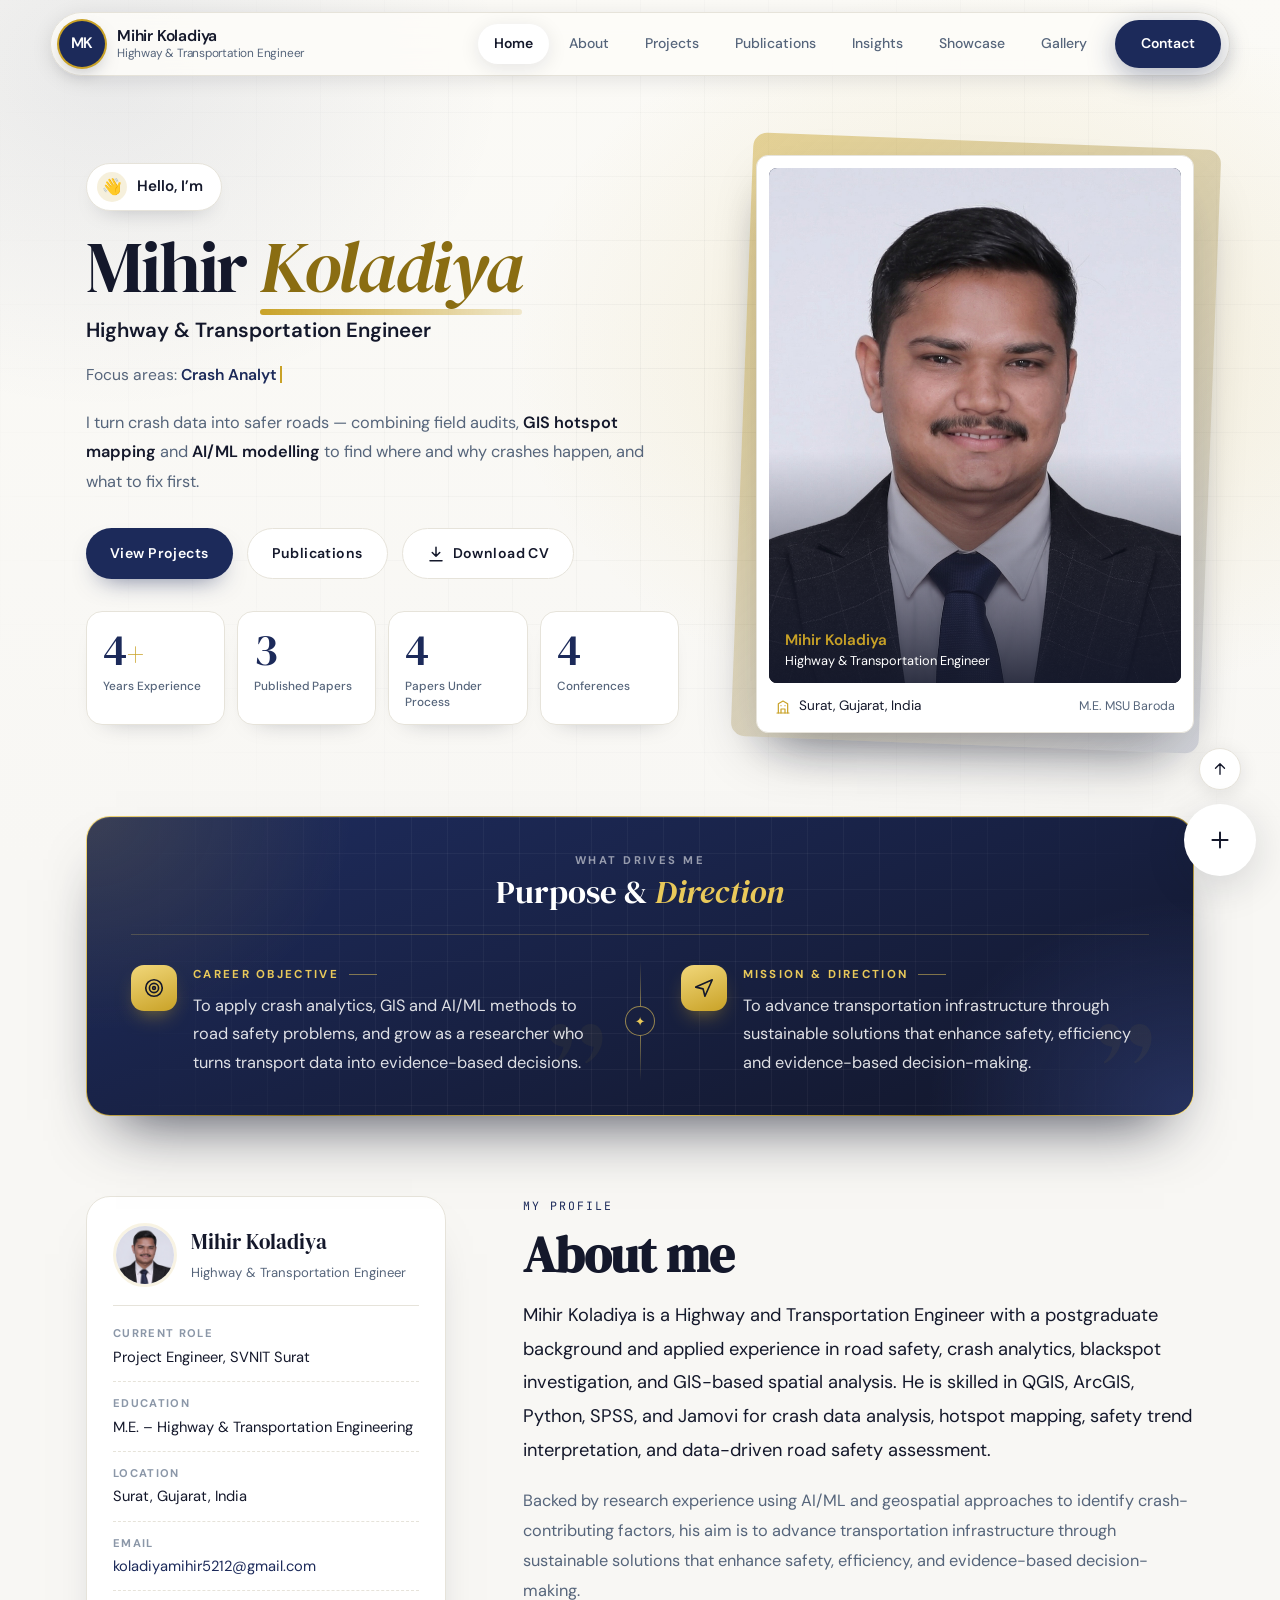
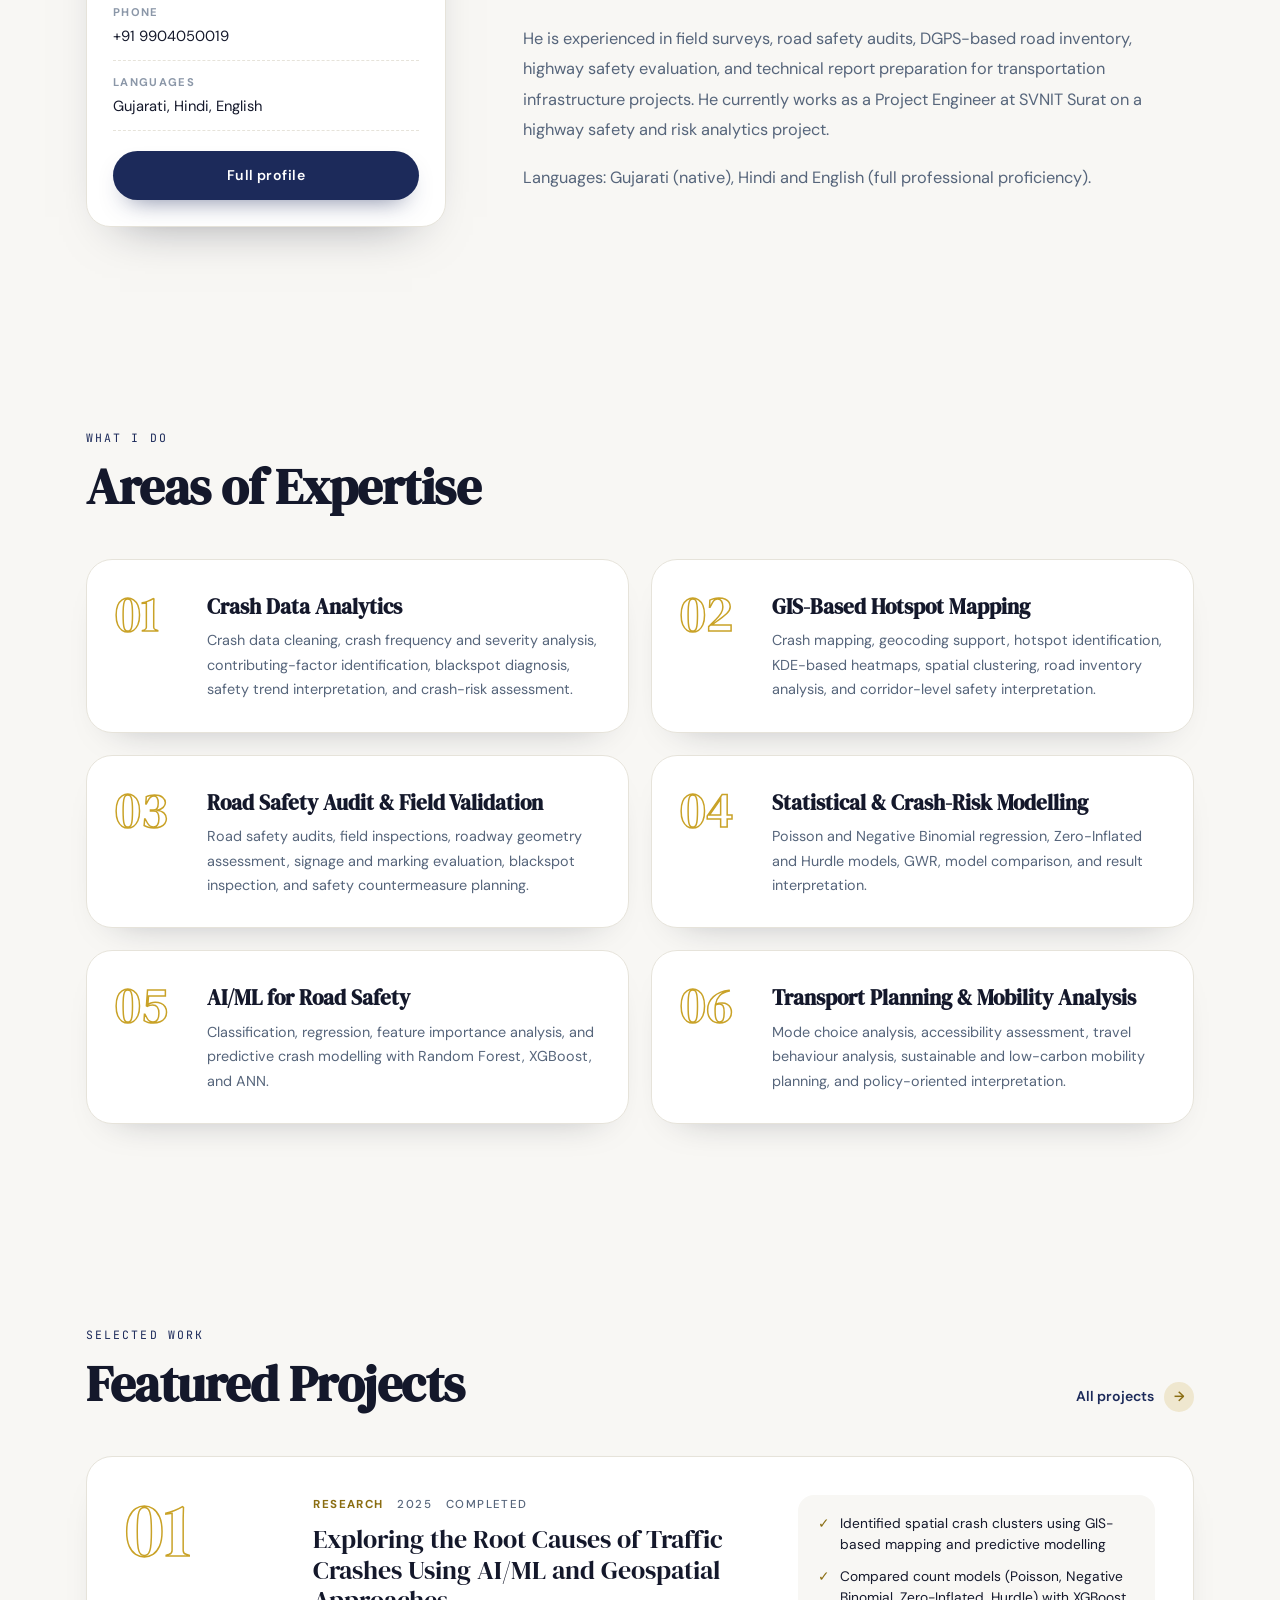
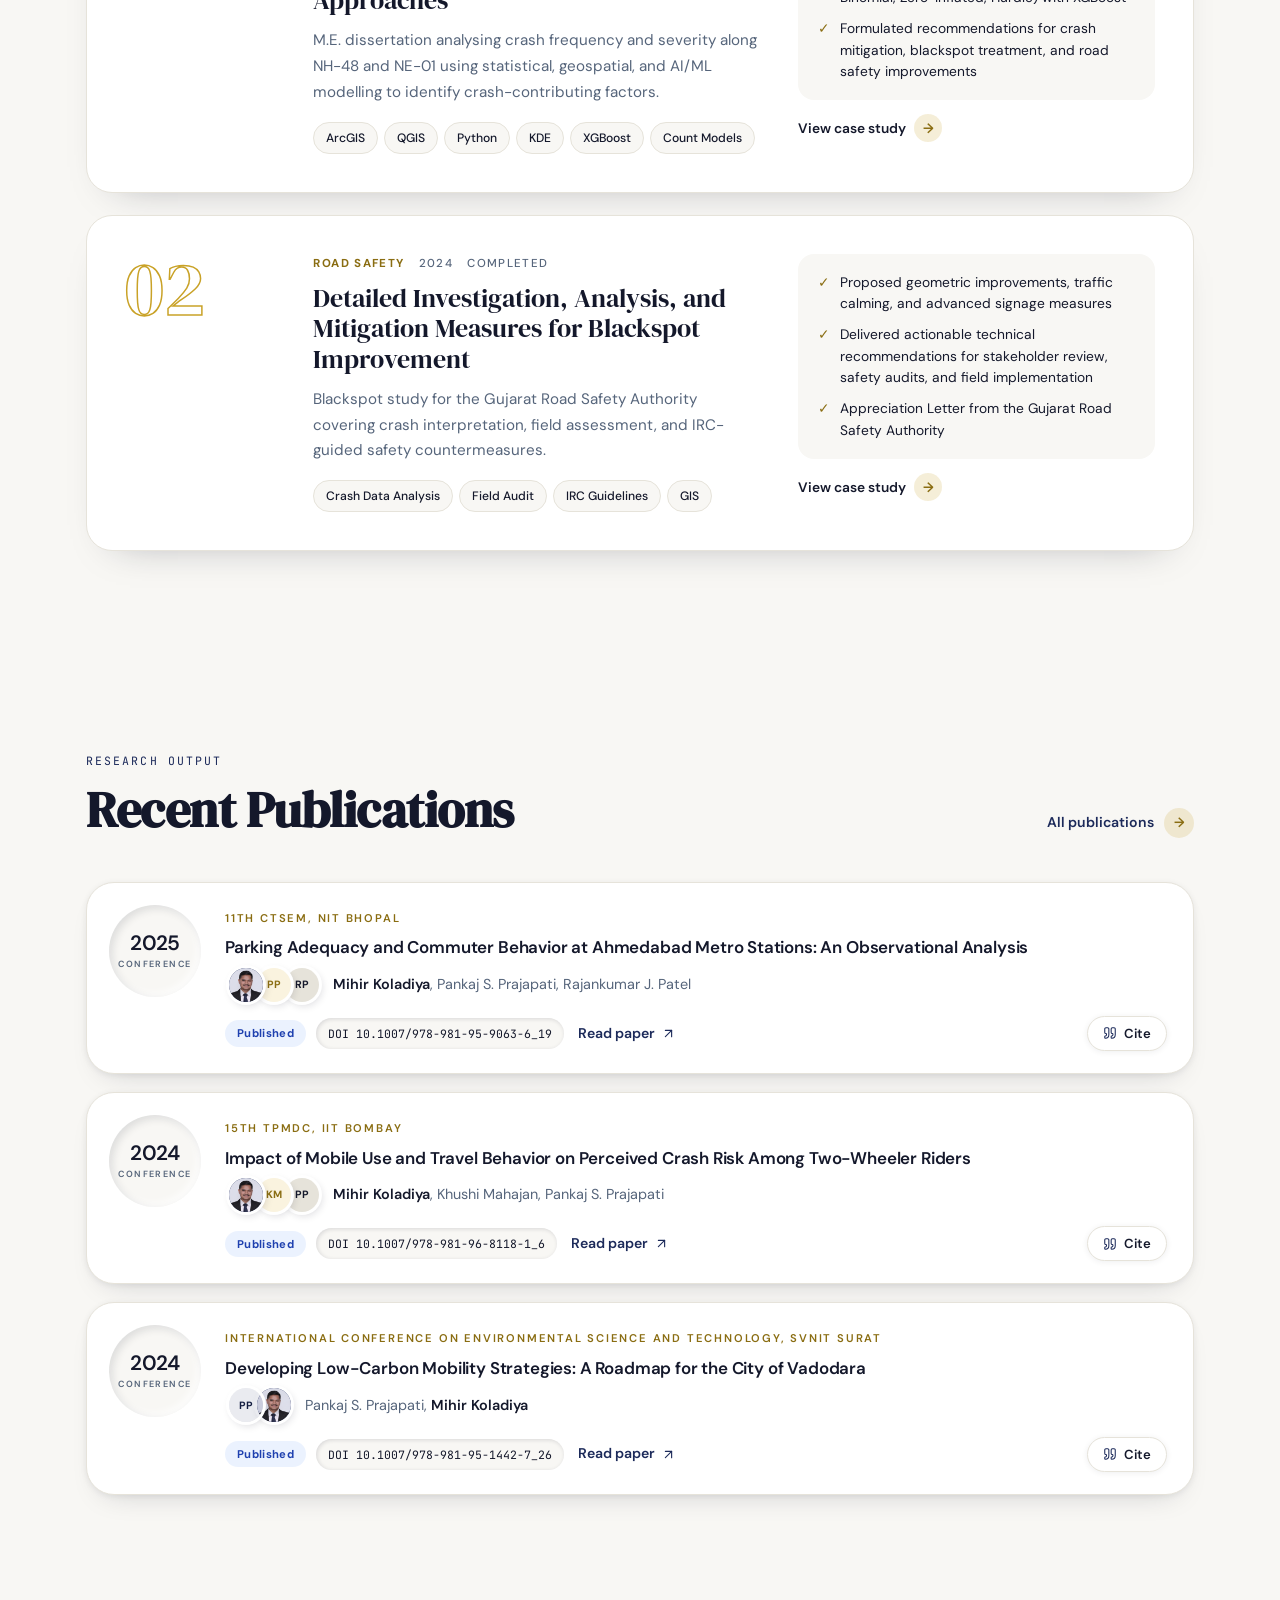
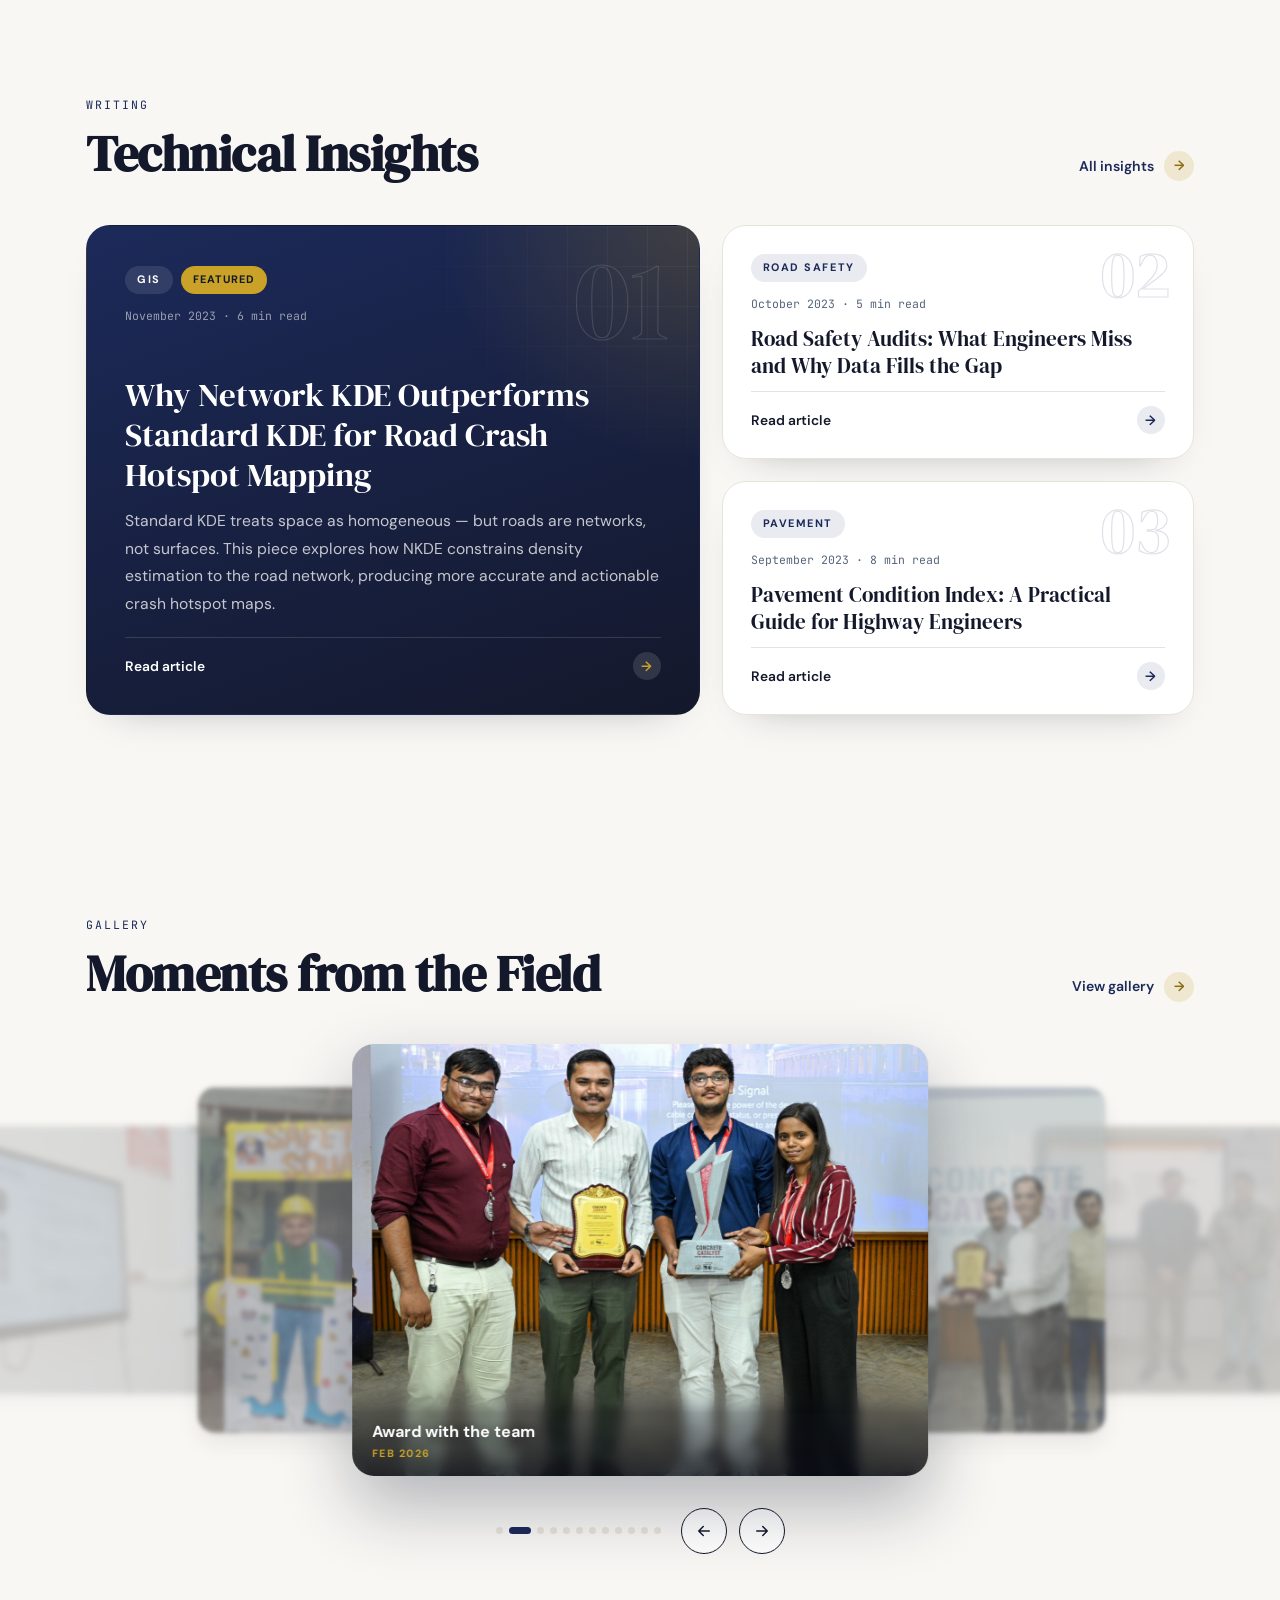
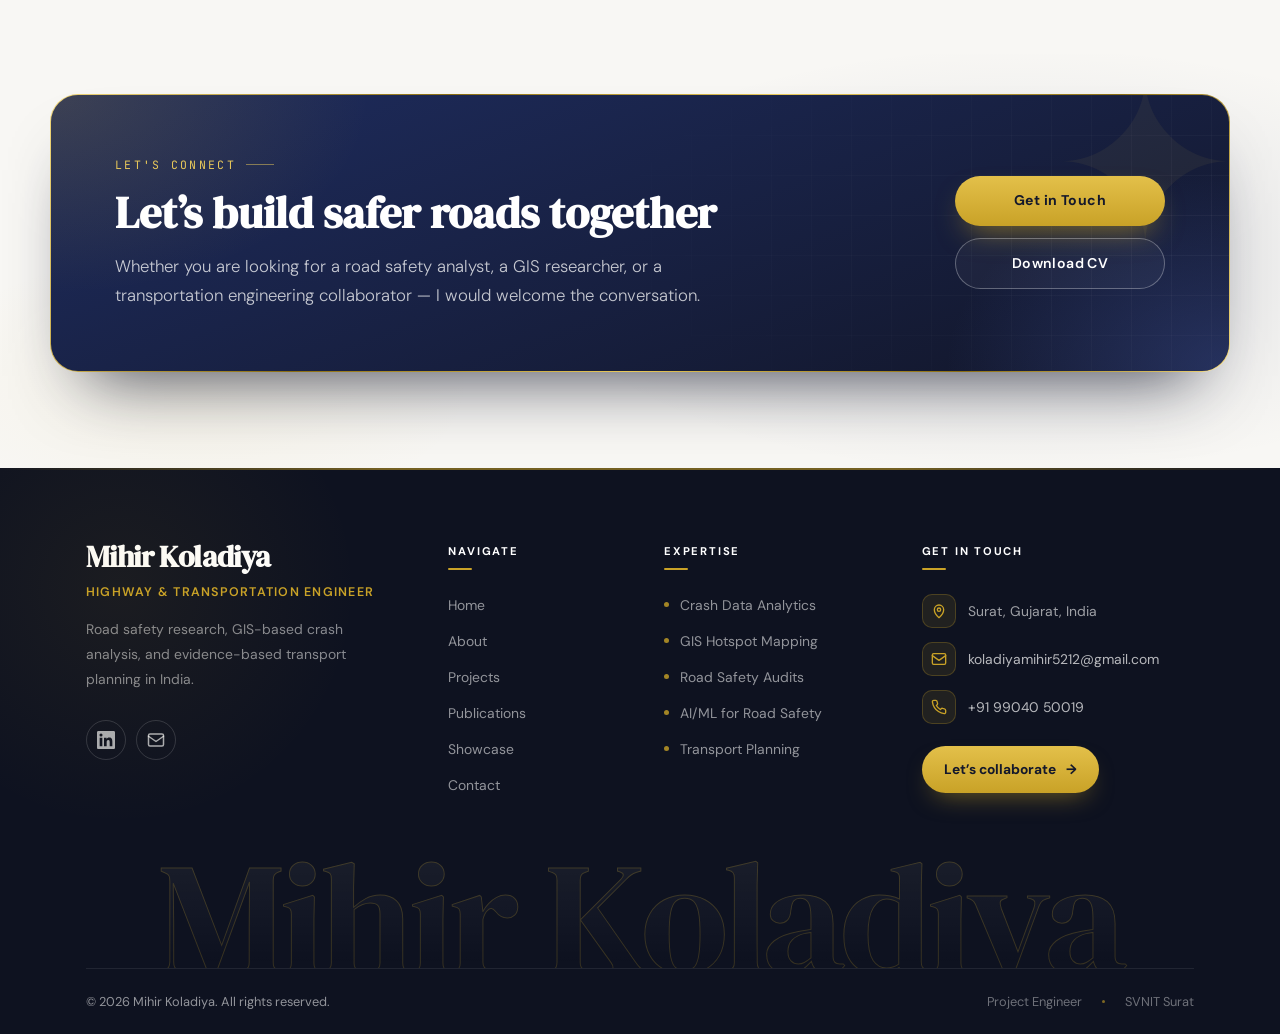
==== index.html @ ffaed769 "Home gallery carousel and balanced gallery layout Home: left-aligned 'Moments from the Field' carous" ====
<!DOCTYPE html>
<html lang="en">
<head>
  <meta charset="UTF-8" />
  <meta name="viewport" content="width=device-width, initial-scale=1.0" />
  <meta name="description" content="Mihir Koladiya — Highway & Transportation Engineer. Road safety researcher, GIS analyst, and transportation engineering professional based in Surat, Gujarat." />
  <title>Mihir Koladiya — Highway & Transportation Engineer</title>
  <link rel="stylesheet" href="css/style.css" />
  <link rel="stylesheet" href="css/home.css" />
  <link rel="preconnect" href="https://fonts.googleapis.com" />
  <link rel="preconnect" href="https://fonts.gstatic.com" crossorigin />
  <link rel="icon" type="image/svg+xml" href="data:image/svg+xml,<svg xmlns='http://www.w3.org/2000/svg' viewBox='0 0 32 32'><rect width='32' height='32' rx='6' fill='%2314182B'/><text x='16' y='22' text-anchor='middle' font-family='serif' font-size='18' font-weight='bold' fill='%23C9A227'>M</text></svg>" />
</head>
<body class="home">

  <!-- ── NAVBAR ── -->
  <nav class="navbar" role="navigation" aria-label="Main navigation">
    <div class="navbar__inner">
      <a href="index.html" class="navbar__logo navbar__logo--brand" aria-label="Mihir Koladiya, home"><span class="navbar__mark" aria-hidden="true">MK</span><span class="navbar__wordmark">Mihir Koladiya<small>Highway &amp; Transportation Engineer</small></span></a>
      <div class="navbar__links" id="nav-links">
        <a href="index.html">Home</a>
        <a href="about.html">About</a>
        <a href="projects.html">Projects</a>
        <a href="publications.html">Publications</a>
        <a href="insights.html">Insights</a>
        <a href="showcase.html">Showcase</a>
<a href="gallery.html">Gallery</a>
        <a href="contact.html" class="nav-cta">Contact</a>
      </div>
      <button class="navbar__toggle" id="nav-toggle" aria-label="Toggle navigation" aria-expanded="false">
        <span></span><span></span><span></span>
      </button>
    </div>
  </nav>

  <!-- ── HERO (dark) ── -->
  <section class="mh-hero mh-hero--light" aria-label="Introduction">
    <div class="mh-hero__inner">
      <div class="mh-hero__text hx2">
        <p class="hx2-hello mh-in" style="--i:0"><span class="hx2-hello__wave" aria-hidden="true">👋</span>Hello, I&rsquo;m</p>

        <h1 class="hx2-name mh-in" style="--i:1" id="hero-name">Mihir <span>Koladiya</span></h1>
        <p class="h5-title mh-in" style="--i:2" id="hero-title">Highway &amp; Transportation Engineer</p>

        <p class="h5-focus mh-in" style="--i:2">Focus areas: <span class="hx2-role__rotate" aria-live="polite"><span id="hx2-rotate">Road Safety</span><i class="hx2-caret" aria-hidden="true"></i></span></p>

        <p class="hx2-lead mh-in" style="--i:3">I turn crash data into safer roads &mdash; combining field audits, <strong>GIS hotspot mapping</strong> and <strong>AI/ML modelling</strong> to find where and why crashes happen, and what to fix first.</p>

        <div class="hx2-actions mh-in" style="--i:4">
          <a href="projects.html" class="btn h5-btn h5-btn--solid">View Projects</a>
          <a href="publications.html" class="btn h5-btn h5-btn--line">Publications</a>
          <a href="assets/docs/Mihir_Koladiya_CV.pdf" download class="btn h5-btn h5-btn--line">
            <svg viewBox="0 0 24 24" fill="none" stroke="currentColor" stroke-width="2" stroke-linecap="round" stroke-linejoin="round" aria-hidden="true"><path d="M12 3v12m0 0-5-5m5 5 5-5M4 21h16"/></svg>
            Download CV
          </a>
        </div>

        <dl class="hx2-stats mh-in" style="--i:5" id="stats-grid" aria-label="Career highlights"></dl>

      </div>

      <div class="mh-hero__visual mh-in" style="--i:2">
        <figure class="mh-photo">
          <span class="mh-photo__back" aria-hidden="true"></span>
          <div class="mh-photo__card">
            <div class="mh-photo__img">
              <img src="assets/images/profile.jpg" alt="Portrait of Mihir Koladiya"
                onerror="this.style.display='none';this.nextElementSibling.style.display='grid';" />
              <span class="mh-photo__fallback" aria-hidden="true">MK</span>
              <figcaption class="mh-photo__caption">
                <strong>Mihir Koladiya</strong>
                <span>Highway &amp; Transportation Engineer</span>
              </figcaption>
            </div>
            <div class="mh-photo__foot">
              <span class="mh-photo__place">
                <svg viewBox="0 0 24 24" fill="none" stroke="currentColor" stroke-width="1.8" stroke-linecap="round" stroke-linejoin="round" aria-hidden="true"><path d="M3 21h18"/><path d="M5 21V7l7-4 7 4v14"/><path d="M9 21v-6h6v6"/><path d="M9 10h.01M15 10h.01"/></svg>
                Surat, Gujarat, India
              </span>
              <span class="mh-photo__degree">M.E. MSU Baroda</span>
            </div>
          </div>
        </figure>
      </div>
    </div>

    <a href="#mh-about" class="mh-scroll" aria-label="Scroll to the next section"><span></span></a>
  </section>

  <!-- ── OBJECTIVE / MISSION STRIP ── -->
  <div class="container h10-wrap">
    <div class="h10-strip reveal">
      <div class="h10-head"><span>What drives me</span><h2>Purpose &amp; <em>Direction</em></h2></div>
      <div class="h10-item">
        <span class="h10-icon" aria-hidden="true"><svg viewBox="0 0 24 24" fill="none" stroke="currentColor" stroke-width="1.8" stroke-linecap="round" stroke-linejoin="round"><circle cx="12" cy="12" r="9"/><circle cx="12" cy="12" r="5"/><circle cx="12" cy="12" r="1.5"/></svg></span>
        <div>
        <span class="h10-label">Career Objective</span>
        <p>To apply crash analytics, GIS and AI/ML methods to road safety problems, and grow as a researcher who turns transport data into evidence-based decisions.</p>
        </div>
      </div>
      <span class="h10-divider" aria-hidden="true"><i>✦</i></span>
      <div class="h10-item">
        <span class="h10-icon" aria-hidden="true"><svg viewBox="0 0 24 24" fill="none" stroke="currentColor" stroke-width="1.8" stroke-linecap="round" stroke-linejoin="round"><path d="m3 11 18-8-8 18-2-8z"/></svg></span>
        <div>
        <span class="h10-label">Mission &amp; Direction</span>
        <p>To advance transportation infrastructure through sustainable solutions that enhance safety, efficiency and evidence-based decision-making.</p>
        </div>
      </div>
    </div>
  </div>

  <!-- ── MY PROFILE ── -->
  <section class="section" id="mh-about" aria-labelledby="h5-profile-title">
    <div class="container h5-profile">
      <aside class="h5-card reveal">
        <div class="h5-card__top">
          <img src="assets/images/profile.jpg" alt="" onerror="this.remove()" />
          <div><strong>Mihir Koladiya</strong><span>Highway &amp; Transportation Engineer</span></div>
        </div>
        <dl class="h5-facts" id="h5-facts"></dl>
        <a href="about.html" class="btn h5-btn h5-btn--solid h5-card__btn">Full profile</a>
      </aside>
      <div class="h5-bio reveal reveal-delay-1">
        <span class="section-label">My profile</span>
        <h2 class="section-title" id="h5-profile-title">About me</h2>
        <div id="h5-bio"></div>
      </div>
    </div>
  </section>

  <!-- ── AREAS OF EXPERTISE ── -->
  <section class="section h5-areas" aria-labelledby="h5-areas-title">
    <div class="container">
      <div class="hp-head reveal">
        <div><span class="section-label">What I do</span><h2 class="section-title" id="h5-areas-title">Areas of Expertise</h2></div>
      </div>
      <div class="research-grid" id="research-areas"></div>
    </div>
  </section>

  <!-- ── FEATURED PROJECTS ── -->
  <section class="section" aria-labelledby="h5-proj-title">
    <div class="container">
      <div class="hp-head reveal">
        <div><span class="section-label">Selected work</span><h2 class="section-title" id="h5-proj-title">Featured Projects</h2></div>
        <a href="projects.html" class="btn-ghost">All projects</a>
      </div>
      <div class="hp-work" id="hp-work"></div>
    </div>
  </section>

  <!-- ── RECENT PUBLICATIONS ── -->
  <section class="section section--alt" aria-labelledby="h5-pubs-title">
    <div class="container">
      <div class="hp-head reveal">
        <div><span class="section-label">Research output</span><h2 class="section-title" id="h5-pubs-title">Recent Publications</h2></div>
        <a href="publications.html" class="btn-ghost">All publications</a>
      </div>
      <div id="pubs-preview"></div>
    </div>
  </section>

  <!-- ── TECHNICAL INSIGHTS ── -->
  <section class="section" aria-labelledby="h5-ins-title">
    <div class="container">
      <div class="hp-head reveal">
        <div><span class="section-label">Writing</span><h2 class="section-title" id="h5-ins-title">Technical Insights</h2></div>
        <a href="insights.html" class="btn-ghost">All insights</a>
      </div>
      <div class="insights-grid" id="insights-preview"></div>
    </div>
  </section>

  <!-- ── GALLERY CAROUSEL ── -->
  <section class="section hg" aria-labelledby="hg-title">
    <div class="container">
      <div class="hp-head reveal">
        <div><span class="section-label">Gallery</span><h2 class="section-title" id="hg-title">Moments from the Field</h2></div>
        <a href="gallery.html" class="btn-ghost">View gallery</a>
      </div>
    </div>
    <div class="hg__stage" id="hg-stage" aria-roledescription="carousel" aria-label="Photo highlights"></div>
    <div class="container">
      <div class="hg__bar">
        <div class="hg__cap" id="hg-cap" aria-live="polite"></div>
        <div class="hg__controls">
          <div class="hg__dots" id="hg-dots"></div>
          <button class="hg__btn" id="hg-prev" aria-label="Previous photo"><svg viewBox="0 0 24 24" fill="none" stroke="currentColor" stroke-width="2" stroke-linecap="round" stroke-linejoin="round"><path d="M19 12H5M11 18l-6-6 6-6"/></svg></button>
          <button class="hg__btn" id="hg-next" aria-label="Next photo"><svg viewBox="0 0 24 24" fill="none" stroke="currentColor" stroke-width="2" stroke-linecap="round" stroke-linejoin="round"><path d="M5 12h14M13 6l6 6-6 6"/></svg></button>
        </div>
      </div>
    </div>
  </section>

  <!-- ── CTA ── -->
  <section class="cta-section" aria-label="Call to action">
    <div class="cta-section__inner">
      <span class="cta-section__label">Let's Connect</span>
      <h2 class="cta-section__title">Let&rsquo;s build safer roads together</h2>
      <p class="cta-section__desc">
        Whether you are looking for a road safety analyst, a GIS researcher, or a transportation engineering collaborator — I would welcome the conversation.
      </p>
      <div class="cta-section__actions">
        <a href="contact.html" class="btn btn-white">Get in Touch</a>
        <a href="assets/docs/Mihir_Koladiya_CV.pdf" download class="btn btn-outline-white">Download CV</a>
      </div>
    </div>
  </section>

  <!-- ── FOOTER ── -->
  <footer class="footer footer--v2" role="contentinfo">
    <div class="footer__rule"></div>
    <div class="container">
      <div class="fx-main">
        <div class="fx-brand">
          <div class="footer__logo">Mihir Koladiya</div>
          <p class="footer__tagline">Highway &amp; Transportation Engineer</p>
          <p class="footer__desc">Road safety research, GIS-based crash analysis, and evidence-based transport planning in India.</p>
          <div class="footer__socials">
            <a href="https://linkedin.com/in/mihir-koladiya" class="footer__social-btn" target="_blank" rel="noopener" aria-label="LinkedIn"><svg viewBox="0 0 24 24" fill="currentColor"><path d="M20.447 20.452h-3.554v-5.569c0-1.328-.027-3.037-1.852-3.037-1.853 0-2.136 1.445-2.136 2.939v5.667H9.351V9h3.414v1.561h.046c.477-.9 1.637-1.85 3.37-1.85 3.601 0 4.267 2.37 4.267 5.455v6.286zM5.337 7.433a2.062 2.062 0 01-2.063-2.065 2.064 2.064 0 112.063 2.065zm1.782 13.019H3.555V9h3.564v11.452zM22.225 0H1.771C.792 0 0 .774 0 1.729v20.542C0 23.227.792 24 1.771 24h20.451C23.2 24 24 23.227 24 22.271V1.729C24 .774 23.2 0 22.222 0h.003z"/></svg></a>
            <a href="mailto:koladiyamihir5212@gmail.com" class="footer__social-btn" aria-label="Email"><svg viewBox="0 0 24 24" fill="none" stroke="currentColor" stroke-width="2" stroke-linecap="round" stroke-linejoin="round"><rect x="2" y="4" width="20" height="16" rx="2"/><path d="m2 7 10 7 10-7"/></svg></a>
          </div>
        </div>
        <div>
          <div class="footer__col-head">Navigate</div>
          <nav class="footer__nav" aria-label="Footer navigation">
            <a href="index.html">Home</a>
            <a href="about.html">About</a>
            <a href="projects.html">Projects</a>
            <a href="publications.html">Publications</a>
            <a href="showcase.html">Showcase</a>
            <a href="contact.html">Contact</a>
          </nav>
        </div>
        <div>
          <div class="footer__col-head">Expertise</div>
          <ul class="fx-list">
            <li>Crash Data Analytics</li>
            <li>GIS Hotspot Mapping</li>
            <li>Road Safety Audits</li>
            <li>AI/ML for Road Safety</li>
            <li>Transport Planning</li>
          </ul>
        </div>
        <div>
          <div class="footer__col-head">Get in touch</div>
          <ul class="fx-contact">
            <li><span class="fx-ico"><svg viewBox="0 0 24 24" fill="none" stroke="currentColor" stroke-width="2" stroke-linecap="round" stroke-linejoin="round"><path d="M12 22s7-6.2 7-12a7 7 0 0 0-14 0c0 5.8 7 12 7 12z"/><circle cx="12" cy="10" r="2.5"/></svg></span><span>Surat, Gujarat, India</span></li>
            <li><span class="fx-ico"><svg viewBox="0 0 24 24" fill="none" stroke="currentColor" stroke-width="2" stroke-linecap="round" stroke-linejoin="round"><rect x="2" y="4" width="20" height="16" rx="2"/><path d="m2 7 10 7 10-7"/></svg></span><a href="mailto:koladiyamihir5212@gmail.com">koladiyamihir5212@gmail.com</a></li>
            <li><span class="fx-ico"><svg viewBox="0 0 24 24" fill="none" stroke="currentColor" stroke-width="2" stroke-linecap="round" stroke-linejoin="round"><path d="M22 16.9v3a2 2 0 0 1-2.2 2 19.8 19.8 0 0 1-8.6-3.1 19.5 19.5 0 0 1-6-6A19.8 19.8 0 0 1 2.1 4.2 2 2 0 0 1 4.1 2h3a2 2 0 0 1 2 1.7c.1.9.4 1.8.7 2.7a2 2 0 0 1-.5 2.1L8 9.8a16 16 0 0 0 6 6l1.3-1.3a2 2 0 0 1 2.1-.4c.9.3 1.8.6 2.7.7a2 2 0 0 1 1.7 2z"/></svg></span><a href="tel:+919904050019">+91 99040 50019</a></li>
          </ul>
          <a href="contact.html" class="fx-cta">Let&rsquo;s collaborate <span aria-hidden="true">&rarr;</span></a>
        </div>
      </div>
      <div class="fx-word" aria-hidden="true">Mihir Koladiya</div>
      <div class="footer__bar">
        <span>&copy; 2026 Mihir Koladiya. All rights reserved.</span>
        <div class="footer__bar-right">
          <span>Project Engineer</span>
          <span class="footer__bar-dot"></span>
          <span>SVNIT Surat</span>
        </div>
      </div>
    </div>
  </footer>

  <script src="js/data.js"></script>
  <script src="js/main.js"></script>
</body>
</html>
---- css/style.css ----
/* ============================================================
   style.css — Mihir Koladiya Portfolio
   Merged design system: D (base) + B (backgrounds/cards) +
   A (page heroes/headings) + C (gallery/inputs)
   ============================================================ */

/* ── Google Fonts ── */
@import url('https://fonts.googleapis.com/css2?family=DM+Serif+Display:ital@0;1&family=DM+Sans:opsz,wght@9..40,300;9..40,400;9..40,500;9..40,600&family=JetBrains+Mono:wght@400;500&display=swap');

/* ── CSS Variables ── */
:root {
  /* ── Crimson & Ink ── */
  --dark:        #14182B;
  --dark-soft:   #252B48;
  --light:       #F8F7F4;
  --white:       #FFFFFF;
  --accent:      #1C2A5A;
  --accent-dark: #131D40;
  --accent-soft: rgba(28,42,90,0.09);
  --gold:        #C9A227;
  --gold-soft:   rgba(201,162,39,0.13);
  --gray:        #56657B;
  --gray-lt:     #E6E3DA;
  --gray-mid:    #8B97A8;

  --font-display: 'DM Serif Display', Georgia, serif;
  --font-body:    'DM Sans', system-ui, sans-serif;
  --font-mono:    'JetBrains Mono', monospace;

  --radius:    6px;
  --radius-lg: 14px;
  --radius-xl: 20px;

  --shadow-sm:   0 1px 6px rgba(20,24,43,0.07);
  --shadow:      0 4px 20px rgba(20,24,43,0.10);
  --shadow-md:   0 10px 40px rgba(20,24,43,0.15);
  --shadow-lg:   0 24px 64px rgba(20,24,43,0.20);
  --accent-glow: 0 8px 28px rgba(28,42,90,0.35);

  --nav-h:  72px;
  --max-w:  1180px;

  --transition:      0.22s cubic-bezier(0.4,0,0.2,1);
  --transition-slow: 0.4s cubic-bezier(0.4,0,0.2,1);
}


/* ── Reset ── */
*, *::before, *::after { box-sizing: border-box; margin: 0; padding: 0; }
html { scroll-behavior: smooth; font-size: 16px; }
body {
  font-family: var(--font-body);
  background: var(--white);
  color: var(--dark);
  line-height: 1.65;
  -webkit-font-smoothing: antialiased;
}
a { color: inherit; text-decoration: none; }
img { display: block; max-width: 100%; }
ul, ol { list-style: none; }
button { cursor: pointer; font-family: var(--font-body); border: none; background: none; }

/* ── Layout Utilities ── */
.container {
  max-width: var(--max-w);
  margin: 0 auto;
  padding: 0 36px;
}
.section { padding: 100px 0; }
.section--alt { background: var(--light); }
.section--dark { background: var(--dark); }

/* ── Typography Utilities ── */
.section-label {
  font-family: var(--font-mono);
  font-size: 0.72rem;
  letter-spacing: 0.16em;
  text-transform: uppercase;
  color: var(--accent);
  display: block;
  margin-bottom: 14px;
}
.section-title {
  font-family: var(--font-display);
  font-size: clamp(2rem, 4vw, 3.1rem);
  line-height: 1.08;
  color: var(--dark);
  margin-bottom: 16px;
  letter-spacing: -0.01em;
}
.section-title--light { color: var(--white); }
.section-subtitle {
  font-size: 1.05rem;
  color: var(--gray);
  max-width: 580px;
  line-height: 1.75;
  font-weight: 300;
}
.section-subtitle--light { color: rgba(255,255,255,0.65); }

.divider {
  width: 48px;
  height: 3px;
  background: var(--accent);
  border-radius: 2px;
  margin-bottom: 36px;
}
.divider--center { margin-left: auto; margin-right: auto; }

/* ── Section Header ── */
.section-header { margin-bottom: 56px; }
.section-header--center { text-align: center; }
.section-header--center .section-subtitle { margin: 0 auto; }
.section-header--center .divider { margin: 0 auto 36px; }

/* ── Tags / Badges ── */
.tag {
  display: inline-block;
  padding: 3px 12px;
  background: rgba(201,162,39,0.14);
  color: #7a5500;
  border-radius: 40px;
  font-size: 0.72rem;
  font-weight: 700;
  letter-spacing: 0.05em;
  text-transform: uppercase;
}
.tag--accent {
  background: rgba(28,42,90,0.1);
  color: var(--accent);
}
.tag--dark {
  background: var(--dark);
  color: var(--white);
}
.tag--outline {
  background: transparent;
  border: 1px solid var(--gray-lt);
  color: var(--gray);
}

/* ── Status Badges ── */
.status-badge {
  font-size: 0.7rem;
  font-weight: 700;
  padding: 4px 12px;
  border-radius: 40px;
  white-space: nowrap;
  letter-spacing: 0.03em;
}
.status--completed { background: rgba(34,197,94,0.1);  color: #166534; }
.status--progress  { background: rgba(201,162,39,0.15); color: #AD4C0B; }
.status--published { background: rgba(59,130,246,0.1);  color: #1e40af; }
.status--review    { background: rgba(28,42,90,0.1);   color: var(--accent); }
.status--presented { background: rgba(59,130,246,0.1);  color: #1e40af; }

/* ═══════════════════════════════════════════
   BUTTONS
   ═══════════════════════════════════════════ */
.btn {
  display: inline-flex;
  align-items: center;
  gap: 8px;
  padding: 13px 28px;
  border-radius: var(--radius);
  font-size: 0.88rem;
  font-weight: 600;
  letter-spacing: 0.03em;
  transition: all var(--transition);
  white-space: nowrap;
  cursor: pointer;
  border: none;
}

.btn-primary {
  background: var(--accent);
  color: var(--white);
}
.btn-primary:hover {
  background: #131D40;
  transform: translateY(-2px);
  box-shadow: 0 8px 24px rgba(28,42,90,0.32);
}

.btn-outline {
  background: transparent;
  color: var(--dark);
  border: 1.5px solid var(--dark);
}
.btn-outline:hover {
  background: var(--dark);
  color: var(--white);
  transform: translateY(-2px);
}

.btn-white {
  background: var(--white);
  color: var(--dark);
}
.btn-white:hover {
  background: var(--light);
  transform: translateY(-2px);
  box-shadow: var(--shadow);
}

.btn-outline-white {
  background: transparent;
  color: var(--white);
  border: 1.5px solid rgba(255,255,255,0.35);
}
.btn-outline-white:hover {
  border-color: var(--white);
  background: rgba(255,255,255,0.1);
}

.btn-ghost {
  background: transparent;
  color: var(--accent);
  padding: 0;
  font-weight: 600;
  font-size: 0.88rem;
  display: inline-flex;
  align-items: center;
  gap: 6px;
}
.btn-ghost::after { content: '→'; transition: transform var(--transition); }
.btn-ghost:hover::after { transform: translateX(4px); }

/* ═══════════════════════════════════════════
   NAVBAR
   ═══════════════════════════════════════════ */
.navbar {
  position: sticky;
  top: 0;
  z-index: 100;
  height: var(--nav-h);
  background: rgba(255,255,255,0.93);
  backdrop-filter: blur(20px);
  -webkit-backdrop-filter: blur(20px);
  border-bottom: 1px solid var(--gray-lt);
  transition: box-shadow var(--transition);
}
.navbar.scrolled { box-shadow: var(--shadow); }

.navbar__inner {
  max-width: var(--max-w);
  margin: 0 auto;
  padding: 0 36px;
  height: 100%;
  display: flex;
  align-items: center;
  justify-content: space-between;
}

.navbar__logo {
  font-family: var(--font-display);
  font-size: 1.3rem;
  color: var(--dark);
  letter-spacing: -0.01em;
  flex-shrink: 0;
}
.navbar__logo span { color: var(--accent); }

.navbar__links {
  display: flex;
  gap: 28px;
  align-items: center;
}
.navbar__links a {
  font-size: 0.875rem;
  font-weight: 500;
  color: var(--gray);
  transition: color var(--transition);
  position: relative;
}
.navbar__links a::after {
  content: '';
  position: absolute;
  bottom: -4px; left: 0;
  width: 0; height: 2px;
  background: var(--accent);
  transition: width var(--transition);
  border-radius: 2px;
}
.navbar__links a:hover,
.navbar__links a.active { color: var(--dark); }
.navbar__links a:hover::after,
.navbar__links a.active::after { width: 100%; }

.navbar__links a.nav-cta {
  background: var(--accent);
  color: var(--white);
  padding: 9px 20px;
  border-radius: var(--radius);
  font-weight: 600;
}
.navbar__links a.nav-cta::after { display: none; }
.navbar__links a.nav-cta:hover { background: #131D40; color: var(--white); }

.navbar__toggle {
  display: none;
  flex-direction: column;
  gap: 5px;
  width: 28px;
  cursor: pointer;
  padding: 4px;
}
.navbar__toggle span {
  display: block;
  height: 2px;
  background: var(--dark);
  border-radius: 2px;
  transition: all var(--transition);
}

/* ═══════════════════════════════════════════
   PAGE HERO (inner pages) — inspired by Project A
   ═══════════════════════════════════════════ */
.page-hero {
  background: var(--dark);
  padding: 80px 0 72px;
  position: relative;
  overflow: hidden;
}
.page-hero::before {
  content: '';
  position: absolute;
  inset: 0;
  background:
    radial-gradient(ellipse 60% 80% at 90% 50%, rgba(28,42,90,0.08) 0%, transparent 70%),
    radial-gradient(ellipse 40% 60% at 10% 80%, rgba(201,162,39,0.05) 0%, transparent 60%);
}
.page-hero__bg-text {
  position: absolute;
  right: 36px;
  bottom: -20px;
  font-family: var(--font-display);
  font-size: clamp(5rem, 12vw, 11rem);
  color: rgba(255,255,255,0.03);
  pointer-events: none;
  line-height: 1;
  user-select: none;
  letter-spacing: -0.04em;
}
.page-hero__inner {
  position: relative;
  z-index: 1;
  max-width: var(--max-w);
  margin: 0 auto;
  padding: 0 36px;
}
.page-hero__eyebrow {
  display: flex;
  align-items: center;
  gap: 12px;
  margin-bottom: 20px;
}
.page-hero__eyebrow-line {
  width: 32px; height: 2px;
  background: var(--accent);
}
.page-hero__label {
  font-family: var(--font-mono);
  font-size: 0.72rem;
  letter-spacing: 0.18em;
  text-transform: uppercase;
  color: var(--accent);
}
.page-hero__title {
  font-family: var(--font-display);
  font-size: clamp(2.4rem, 5vw, 4rem);
  color: var(--white);
  line-height: 1.05;
  margin-bottom: 18px;
  letter-spacing: -0.02em;
}
.page-hero__desc {
  font-size: 1.05rem;
  color: rgba(255,255,255,0.6);
  max-width: 560px;
  line-height: 1.75;
  font-weight: 300;
}

/* ═══════════════════════════════════════════
   FOOTER — redesigned
   ═══════════════════════════════════════════ */
.footer {
  background: #0E1220;
  color: rgba(255,255,255,0.55);
  padding: 0;
  position: relative;
  overflow: hidden;
}
/* subtle radial glow top-left */
.footer::before {
  content: '';
  position: absolute;
  top: -120px; left: -120px;
  width: 480px; height: 480px;
  background: radial-gradient(circle, rgba(201,162,39,0.07) 0%, transparent 70%);
  pointer-events: none;
}

/* gold top rule */
.footer__rule {
  height: 2px;
  background: linear-gradient(90deg, transparent, #C9A227 30%, #C9A227 70%, transparent);
  opacity: .55;
}

/* main content area */
.footer__main {
  display: grid;
  grid-template-columns: 1.8fr 1fr 1fr;
  gap: 56px;
  padding: 64px 0 52px;
}

/* brand column */
.footer__logo {
  font-family: var(--font-display);
  font-size: 2.2rem;
  font-weight: 700;
  color: #fff;
  letter-spacing: -0.02em;
  line-height: 1;
  margin-bottom: 10px;
}
.footer__logo span { color: #C9A227; }
.footer__tagline {
  font-size: 0.78rem;
  font-weight: 600;
  letter-spacing: 0.1em;
  text-transform: uppercase;
  color: #C9A227;
  margin: 0 0 14px;
}
.footer__desc {
  font-size: 0.87rem;
  line-height: 1.8;
  max-width: 290px;
  margin: 0 0 28px;
  color: rgba(255,255,255,0.5);
}
.footer__socials {
  display: flex;
  gap: 10px;
}
.footer__social-btn {
  display: grid;
  place-items: center;
  width: 40px; height: 40px;
  border-radius: 50%;
  border: 1px solid rgba(255,255,255,0.15);
  color: rgba(255,255,255,0.65);
  transition: border-color .25s, color .25s, background .25s, transform .3s cubic-bezier(.34,1.56,.64,1);
}
.footer__social-btn svg { width: 18px; height: 18px; }
.footer__social-btn:hover {
  border-color: #C9A227;
  color: #C9A227;
  background: rgba(201,162,39,0.1);
  transform: translateY(-3px);
}

/* nav / connect columns */
.footer__col-head {
  font-size: 0.7rem;
  font-weight: 700;
  letter-spacing: 0.16em;
  text-transform: uppercase;
  color: #fff;
  margin-bottom: 24px;
  position: relative;
  padding-bottom: 10px;
}
.footer__col-head::after {
  content: '';
  position: absolute;
  left: 0; bottom: 0;
  width: 24px; height: 2px;
  background: #C9A227;
  border-radius: 2px;
}
.footer__nav {
  display: flex;
  flex-direction: column;
  gap: 13px;
}
.footer__nav a {
  font-size: 0.87rem;
  color: rgba(255,255,255,0.55);
  transition: color .2s, padding-left .2s;
  display: inline-block;
}
.footer__nav a:hover {
  color: #C9A227;
  padding-left: 6px;
}

/* bottom bar */
.footer__bar {
  border-top: 1px solid rgba(255,255,255,0.08);
  padding: 22px 0;
  display: flex;
  justify-content: space-between;
  align-items: center;
  gap: 12px;
  font-size: 0.8rem;
  flex-wrap: wrap;
}
.footer__bar-right {
  display: flex;
  align-items: center;
  gap: 20px;
  color: rgba(255,255,255,0.4);
}
.footer__bar-dot {
  width: 3px; height: 3px;
  border-radius: 50%;
  background: #C9A227;
  opacity: .6;
  display: inline-block;
}

/* ═══════════════════════════════════════════
   HOME HERO
   ═══════════════════════════════════════════ */
.hero {
  min-height: calc(100vh - var(--nav-h));
  display: flex;
  align-items: center;
  position: relative;
  overflow: hidden;
  padding: 80px 0;
}
.hero__bg {
  position: absolute;
  inset: 0;
  z-index: 0;
  background:
    radial-gradient(ellipse 65% 55% at 72% 50%, rgba(28,42,90,0.055) 0%, transparent 70%),
    radial-gradient(ellipse 50% 50% at 18% 80%, rgba(201,162,39,0.04) 0%, transparent 60%);
}
.hero__grid-overlay {
  position: absolute;
  inset: 0;
  z-index: 0;
  background-image:
    linear-gradient(rgba(20,24,43,0.035) 1px, transparent 1px),
    linear-gradient(90deg, rgba(20,24,43,0.035) 1px, transparent 1px);
  background-size: 52px 52px;
}
.hero__inner {
  position: relative;
  z-index: 1;
  max-width: var(--max-w);
  margin: 0 auto;
  padding: 0 36px;
  display: grid;
  grid-template-columns: 1fr auto;
  gap: 80px;
  align-items: center;
  width: 100%;
}
.hero__eyebrow {
  display: flex;
  align-items: center;
  gap: 14px;
  margin-bottom: 28px;
}
.hero__eyebrow-line {
  width: 40px; height: 2px;
  background: var(--accent);
  flex-shrink: 0;
}
.hero__eyebrow-text {
  font-family: var(--font-mono);
  font-size: 0.72rem;
  letter-spacing: 0.16em;
  text-transform: uppercase;
  color: var(--accent);
}
.hero__name {
  font-family: var(--font-display);
  font-size: clamp(3rem, 6vw, 5.8rem);
  line-height: 0.98;
  color: var(--dark);
  margin-bottom: 14px;
  letter-spacing: -0.025em;
}
.hero__title {
  font-size: clamp(1rem, 2vw, 1.25rem);
  font-weight: 400;
  color: var(--gray);
  margin-bottom: 28px;
  letter-spacing: 0.01em;
}
.hero__tagline {
  font-size: 1.08rem;
  line-height: 1.8;
  color: var(--dark);
  max-width: 520px;
  margin-bottom: 48px;
  font-weight: 300;
}
.hero__actions {
  display: flex;
  gap: 14px;
  flex-wrap: wrap;
}

/* Hero card — info panel */
.hero__card {
  background: var(--white);
  border: 1px solid var(--gray-lt);
  border-radius: var(--radius-lg);
  padding: 36px 30px;
  min-width: 250px;
  box-shadow: var(--shadow-md);
  display: flex;
  flex-direction: column;
  gap: 22px;
  flex-shrink: 0;
}
.hero__card-item { display: flex; flex-direction: column; gap: 3px; }
.hero__card-label {
  font-size: 0.7rem;
  letter-spacing: 0.12em;
  text-transform: uppercase;
  color: var(--gray);
  font-weight: 700;
}
.hero__card-value {
  font-weight: 600;
  color: var(--dark);
  font-size: 0.92rem;
  line-height: 1.4;
}
.hero__card-divider { height: 1px; background: var(--gray-lt); }

/* ═══════════════════════════════════════════
   STATS / HIGHLIGHTS
   ═══════════════════════════════════════════ */
.stats-wrapper {
  position: relative;
  z-index: 2;
  margin-top: -36px;
}
.stats-wrapper .container {
  /* uses container */
}
.stats__grid {
  display: grid;
  grid-template-columns: repeat(4, 1fr);
  border: 1px solid var(--gray-lt);
  border-radius: var(--radius-lg);
  overflow: hidden;
  background: var(--white);
  box-shadow: var(--shadow-md);
}
.stat-card {
  padding: 36px 28px;
  border-right: 1px solid var(--gray-lt);
  text-align: center;
  transition: background var(--transition);
  position: relative;
}
.stat-card:last-child { border-right: none; }
.stat-card:hover { background: var(--light); }
.stat-card__icon {
  font-size: 1.5rem;
  margin-bottom: 8px;
  display: block;
}
.stat-card__value {
  font-family: var(--font-display);
  font-size: 2.8rem;
  color: var(--accent);
  line-height: 1;
  margin-bottom: 8px;
  font-style: italic;
}
.stat-card__label {
  font-size: 0.82rem;
  color: var(--gray);
  font-weight: 500;
}

/* ═══════════════════════════════════════════
   ABOUT SUMMARY (Home)
   ═══════════════════════════════════════════ */
.about-summary { padding: 100px 0; }
.about-summary__inner {
  max-width: var(--max-w);
  margin: 0 auto;
  padding: 0 36px;
  display: grid;
  grid-template-columns: 1fr 1.1fr;
  gap: 80px;
  align-items: center;
}
.about-summary__image-wrap { position: relative; }
.about-summary__image-box {
  width: 100%;
  aspect-ratio: 4/5;
  background: var(--light);
  border-radius: var(--radius-xl);
  overflow: hidden;
  border: 1px solid var(--gray-lt);
  position: relative;
  z-index: 1;
}
.about-summary__image-box img {
  width: 100%; height: 100%; object-fit: cover;
}
.about-summary__image-placeholder {
  width: 100%; height: 100%;
  display: flex;
  align-items: center;
  justify-content: center;
  flex-direction: column;
  gap: 12px;
  color: var(--gray);
  font-size: 0.85rem;
  text-align: center;
  padding: 20px;
}
.about-summary__accent-block {
  position: absolute;
  bottom: -24px; right: -24px;
  width: 130px; height: 130px;
  background: var(--accent);
  border-radius: var(--radius-lg);
  z-index: 0;
  opacity: 0.9;
}
.about-summary__gold-block {
  position: absolute;
  top: -14px; left: -14px;
  width: 70px; height: 70px;
  background: var(--gold);
  border-radius: var(--radius);
  z-index: 0;
  opacity: 0.75;
}

/* ═══════════════════════════════════════════
   RESEARCH AREAS GRID
   ═══════════════════════════════════════════ */
.research-grid {
  display: grid;
  grid-template-columns: repeat(3, 1fr);
  gap: 22px;
}
.research-card {
  background: var(--white);
  border: 1px solid var(--gray-lt);
  border-radius: var(--radius-lg);
  padding: 30px;
  transition: all var(--transition);
  position: relative;
  overflow: hidden;
}
.research-card::after {
  content: '';
  position: absolute;
  bottom: 0; left: 0;
  width: 100%; height: 3px;
  background: linear-gradient(90deg, var(--accent), var(--gold));
  transform: scaleX(0);
  transform-origin: left;
  transition: transform var(--transition-slow);
}
.research-card:hover { box-shadow: var(--shadow-md); transform: translateY(-4px); }
.research-card:hover::after { transform: scaleX(1); }
.research-card__icon { font-size: 1.8rem; margin-bottom: 16px; display: block; }
.research-card__title { font-weight: 700; color: var(--dark); margin-bottom: 10px; font-size: 0.96rem; line-height: 1.4; }
.research-card__desc { font-size: 0.85rem; color: var(--gray); line-height: 1.7; }

/* ═══════════════════════════════════════════
   PROJECT CARDS (B style: rich, detailed)
   ═══════════════════════════════════════════ */
.projects-grid {
  display: grid;
  grid-template-columns: repeat(3, 1fr);
  gap: 24px;
}
.project-card {
  background: var(--white);
  border: 1px solid var(--gray-lt);
  border-radius: var(--radius-lg);
  padding: 0;
  display: flex;
  flex-direction: column;
  transition: all var(--transition-slow);
  position: relative;
  overflow: hidden;
}
.project-card:hover {
  box-shadow: var(--shadow-lg);
  transform: translateY(-5px);
  border-color: transparent;
}
/* Top accent bar */
.project-card__bar {
  height: 4px;
  background: linear-gradient(90deg, var(--accent), var(--gold));
  width: 0;
  transition: width var(--transition-slow);
}
.project-card:hover .project-card__bar { width: 100%; }

.project-card__body { padding: 26px 26px 20px; flex: 1; display: flex; flex-direction: column; gap: 10px; }
.project-card__header { display: flex; justify-content: space-between; align-items: flex-start; gap: 8px; }
.project-card__title {
  font-family: var(--font-display);
  font-size: 1.08rem;
  line-height: 1.3;
  color: var(--dark);
  flex: 1;
}
.project-card__year {
  font-family: var(--font-mono);
  font-size: 0.75rem;
  color: var(--gray-mid);
  flex-shrink: 0;
  margin-top: 2px;
}
.project-card__desc {
  font-size: 0.875rem;
  color: var(--gray);
  line-height: 1.7;
  flex: 1;
}
.project-card__footer {
  padding: 16px 26px 22px;
  border-top: 1px solid var(--gray-lt);
  display: flex;
  justify-content: space-between;
  align-items: center;
  flex-wrap: wrap;
  gap: 10px;
}
.project-card__tools { display: flex; flex-wrap: wrap; gap: 6px; }
.project-card__tool {
  font-family: var(--font-mono);
  font-size: 0.68rem;
  padding: 3px 9px;
  background: var(--light);
  border-radius: 4px;
  color: var(--dark);
  border: 1px solid var(--gray-lt);
  font-weight: 500;
}

/* ═══════════════════════════════════════════
   FILTER BAR
   ═══════════════════════════════════════════ */
.filter-bar { display: flex; gap: 10px; flex-wrap: wrap; margin-bottom: 44px; }
.filter-btn {
  padding: 9px 22px;
  border-radius: 40px;
  font-size: 0.82rem;
  font-weight: 600;
  background: var(--white);
  color: var(--gray);
  border: 1.5px solid var(--gray-lt);
  transition: all var(--transition);
  letter-spacing: 0.02em;
  cursor: pointer;
}
.filter-btn:hover { border-color: var(--accent); color: var(--accent); }
.filter-btn.active { background: var(--accent); color: var(--white); border-color: var(--accent); }

/* ═══════════════════════════════════════════
   PUBLICATION CARDS — Project A/D style
   ═══════════════════════════════════════════ */
.pub-section { margin-bottom: 64px; }
.pub-section__heading {
  font-family: var(--font-display);
  font-size: 1.6rem;
  color: var(--dark);
  margin-bottom: 28px;
  padding-bottom: 18px;
  border-bottom: 2px solid var(--gray-lt);
  display: flex;
  align-items: center;
  gap: 14px;
}
.pub-section__heading-dot {
  width: 10px; height: 10px;
  border-radius: 50%;
  background: var(--accent);
  flex-shrink: 0;
}
.pub-cards { display: flex; flex-direction: column; gap: 16px; }
.pub-card {
  background: var(--white);
  border: 1px solid var(--gray-lt);
  border-radius: var(--radius-lg);
  padding: 24px 28px;
  display: flex;
  gap: 20px;
  align-items: flex-start;
  transition: all var(--transition);
}
.pub-card:hover {
  box-shadow: var(--shadow);
  transform: translateX(5px);
  border-color: rgba(28,42,90,0.2);
}
.pub-card__accent {
  width: 4px;
  flex-shrink: 0;
  background: var(--accent);
  border-radius: 2px;
  align-self: stretch;
  min-height: 40px;
}
.pub-card__accent--gold { background: var(--gold); }
.pub-card__body { flex: 1; }
.pub-card__title {
  font-weight: 600;
  color: var(--dark);
  margin-bottom: 6px;
  line-height: 1.45;
  font-size: 0.97rem;
}
.pub-card__meta {
  font-size: 0.83rem;
  color: var(--gray);
  margin-bottom: 12px;
  font-style: italic;
  line-height: 1.5;
}
.pub-card__footer {
  display: flex;
  gap: 12px;
  align-items: center;
  flex-wrap: wrap;
}
.pub-card__doi {
  font-family: var(--font-mono);
  font-size: 0.73rem;
  color: var(--accent);
  background: rgba(28,42,90,0.06);
  padding: 3px 8px;
  border-radius: 4px;
}
.pub-card__link {
  font-size: 0.8rem;
  font-weight: 600;
  color: var(--accent);
  display: inline-flex;
  align-items: center;
  gap: 4px;
  transition: gap var(--transition);
}
.pub-card__link:hover { gap: 8px; }

/* ═══════════════════════════════════════════
   INSIGHT CARDS
   ═══════════════════════════════════════════ */
.insights-grid {
  display: grid;
  grid-template-columns: repeat(3, 1fr);
  gap: 24px;
}
.insight-card {
  background: var(--white);
  border: 1px solid var(--gray-lt);
  border-radius: var(--radius-xl);
  padding: 28px 28px 24px;
  display: flex;
  flex-direction: column;
  gap: 10px;
  transition: all var(--transition-slow);
  cursor: pointer;
  position: relative;
  overflow: hidden;
}
/* Left accent bar on hover */
.insight-card::before {
  content: '';
  position: absolute;
  top: 0; left: 0;
  width: 3px; height: 100%;
  background: linear-gradient(180deg, var(--accent), var(--gold));
  transform: scaleY(0);
  transform-origin: top;
  transition: transform 0.3s ease;
  border-radius: 0;
}
.insight-card:hover {
  box-shadow: 0 8px 32px rgba(0,0,0,0.09);
  transform: translateY(-3px);
  border-color: rgba(28,42,90,0.15);
}
.insight-card:hover::before {
  transform: scaleY(1);
}
.insight-card__meta {
  display: flex;
  justify-content: space-between;
  align-items: center;
  gap: 8px;
  flex-wrap: wrap;
}
.insight-card__read {
  font-family: var(--font-mono);
  font-size: 0.68rem;
  color: var(--gray-mid);
  white-space: nowrap;
  background: var(--light);
  padding: 3px 8px;
  border-radius: 4px;
}
.insight-card__title {
  font-family: var(--font-display);
  font-size: 1.08rem;
  line-height: 1.35;
  color: var(--dark);
  font-weight: 400;
  margin-top: 2px;
}
.insight-card__date {
  font-size: 0.73rem;
  color: var(--gray-mid);
  font-family: var(--font-mono);
  letter-spacing: 0.04em;
}
.insight-card__excerpt {
  font-size: 0.875rem;
  color: var(--gray);
  line-height: 1.75;
  flex: 1;
  display: -webkit-box;
  -webkit-line-clamp: 3;
  -webkit-box-orient: vertical;
  overflow: hidden;
}
.insight-card__action {
  margin-top: auto;
  padding-top: 14px;
  border-top: 1px solid var(--gray-lt);
}

/* ── Insights Sections ── */
.insights-section {
  margin-bottom: 60px;
}
.insights-section__heading {
  font-family: var(--font-display);
  font-size: 1.3rem;
  line-height: 1.3;
  margin-bottom: 20px;
  color: var(--dark);
}


/* ═══════════════════════════════════════════
   GALLERY — Project C style
   ═══════════════════════════════════════════ */
.gallery-grid {
  display: grid;
  grid-template-columns: repeat(4, 1fr);
  gap: 16px;
}
.gallery-item {
  position: relative;
  border-radius: var(--radius-lg);
  overflow: hidden;
  aspect-ratio: 1;
  background: var(--light);
  cursor: pointer;
  border: 1px solid var(--gray-lt);
}
.gallery-item img {
  width: 100%; height: 100%;
  object-fit: cover;
  transition: transform 0.5s cubic-bezier(0.4,0,0.2,1);
  display: block;
}
.gallery-item:hover img { transform: scale(1.08); }
.gallery-item__placeholder {
  display: flex;
  flex-direction: column;
  align-items: center;
  justify-content: center;
  gap: 8px;
  width: 100%; height: 100%;
  color: var(--gray);
  font-size: 0.78rem;
  text-align: center;
  padding: 12px;
}
.gallery-item__overlay {
  position: absolute;
  inset: 0;
  background: linear-gradient(to top, rgba(20,24,43,0.85) 0%, rgba(20,24,43,0.2) 50%, transparent 100%);
  display: flex;
  flex-direction: column;
  justify-content: flex-end;
  padding: 18px;
  opacity: 0;
  transition: opacity var(--transition-slow);
}
.gallery-item:hover .gallery-item__overlay { opacity: 1; }
.gallery-item__caption {
  color: var(--white);
  font-size: 0.82rem;
  line-height: 1.4;
  font-weight: 500;
  margin-top: 6px;
}

/* ═══════════════════════════════════════════
   TIMELINE (About page) — Project A style
   ═══════════════════════════════════════════ */
.timeline {
  position: relative;
  padding-left: 32px;
}
.timeline::before {
  content: '';
  position: absolute;
  left: 0; top: 8px;
  width: 2px;
  height: calc(100% - 16px);
  background: var(--gray-lt);
}
.timeline-item {
  position: relative;
  padding: 0 0 44px 32px;
}
.timeline-item::before {
  content: '';
  position: absolute;
  left: -5px; top: 6px;
  width: 12px; height: 12px;
  border-radius: 50%;
  background: var(--white);
  border: 2.5px solid var(--accent);
  z-index: 1;
}
.timeline-item:last-child { padding-bottom: 0; }
.timeline-item__period {
  font-family: var(--font-mono);
  font-size: 0.72rem;
  letter-spacing: 0.1em;
  color: var(--accent);
  text-transform: uppercase;
  margin-bottom: 6px;
  font-weight: 500;
}
.timeline-item__title { font-weight: 700; color: var(--dark); margin-bottom: 3px; font-size: 0.97rem; }
.timeline-item__org { font-size: 0.875rem; color: var(--gray); margin-bottom: 10px; }
.timeline-item__desc { font-size: 0.875rem; color: var(--gray); line-height: 1.7; }
.timeline-item__tags { display: flex; flex-wrap: wrap; gap: 8px; margin-top: 14px; }

/* ═══════════════════════════════════════════
   SKILLS (About)
   ═══════════════════════════════════════════ */
.skills-grid {
  display: grid;
  grid-template-columns: repeat(2, 1fr);
  gap: 20px;
}
.skill-group {
  background: var(--white);
  border: 1px solid var(--gray-lt);
  border-radius: var(--radius-lg);
  padding: 26px;
  transition: all var(--transition);
}
.skill-group:hover { box-shadow: var(--shadow); border-color: rgba(28,42,90,0.15); }
.skill-group__title {
  font-weight: 700;
  color: var(--dark);
  margin-bottom: 18px;
  font-size: 0.92rem;
  display: flex;
  align-items: center;
  gap: 10px;
}
.skill-group__title::before {
  content: '';
  display: block;
  width: 6px; height: 6px;
  border-radius: 50%;
  background: var(--accent);
  flex-shrink: 0;
}
.skill-tags { display: flex; flex-wrap: wrap; gap: 8px; }
.skill-tag {
  font-size: 0.8rem;
  padding: 5px 14px;
  background: var(--light);
  border: 1px solid var(--gray-lt);
  border-radius: 4px;
  color: var(--dark);
  font-weight: 500;
  transition: all var(--transition);
}
.skill-tag:hover { border-color: var(--accent); color: var(--accent); background: rgba(28,42,90,0.04); }

/* ═══════════════════════════════════════════
   CERTIFICATIONS (About)
   ═══════════════════════════════════════════ */
.certs-grid {
  display: grid;
  grid-template-columns: repeat(2, 1fr);
  gap: 18px;
}
.cert-card {
  border: 1px solid var(--gray-lt);
  border-radius: var(--radius-lg);
  padding: 0;
  background: var(--white);
  transition: all var(--transition);
  overflow: hidden;
}
.cert-card:hover { border-color: var(--accent); box-shadow: var(--shadow); transform: translateY(-2px); }
.cert-card__photo {
  width: 100%;
  aspect-ratio: 16/7;
  background: var(--light);
  overflow: hidden;
  border-bottom: 1px solid var(--gray-lt);
}
.cert-card__photo img { width: 100%; height: 100%; object-fit: cover; }
.cert-card__photo-placeholder {
  width: 100%; height: 100%;
  display: flex;
  align-items: center;
  justify-content: center;
  flex-direction: column;
  gap: 6px;
  color: var(--gray);
  font-size: 0.75rem;
}
.cert-card__info {
  padding: 18px 20px;
  display: flex;
  gap: 14px;
  align-items: center;
}
.cert-card__icon { font-size: 1.4rem; flex-shrink: 0; }
.cert-card__title { font-weight: 600; font-size: 0.88rem; color: var(--dark); margin-bottom: 2px; }
.cert-card__meta { font-size: 0.78rem; color: var(--gray); }

/* ═══════════════════════════════════════════
   CONTACT PAGE
   ═══════════════════════════════════════════ */
.contact-grid {
  display: grid;
  grid-template-columns: 1fr 1.5fr;
  gap: 72px;
  align-items: flex-start;
}
.contact-info-block { display: flex; flex-direction: column; gap: 32px; }
.contact-info-item { display: flex; gap: 18px; align-items: flex-start; }
.contact-info-icon {
  width: 44px; height: 44px;
  border-radius: var(--radius);
  background: rgba(28,42,90,0.08);
  display: flex;
  align-items: center;
  justify-content: center;
  font-size: 1.1rem;
  flex-shrink: 0;
}
.contact-info-text {}
.contact-info-label {
  font-size: 0.72rem;
  letter-spacing: 0.1em;
  text-transform: uppercase;
  color: var(--gray);
  font-weight: 700;
  margin-bottom: 5px;
}
.contact-info-value { font-size: 0.95rem; color: var(--dark); font-weight: 500; line-height: 1.5; }

.contact-links { display: flex; flex-wrap: wrap; gap: 10px; margin-top: 4px; }
.contact-link {
  display: inline-flex;
  align-items: center;
  gap: 6px;
  padding: 9px 16px;
  background: var(--light);
  border: 1px solid var(--gray-lt);
  border-radius: var(--radius);
  font-size: 0.82rem;
  font-weight: 600;
  color: var(--dark);
  transition: all var(--transition);
}
.contact-link:hover {
  border-color: var(--accent);
  color: var(--accent);
  background: var(--white);
  transform: translateY(-1px);
}

/* Form — Project C input style */
.contact-form { display: flex; flex-direction: column; gap: 22px; }
.form-row { display: grid; grid-template-columns: 1fr 1fr; gap: 16px; }
.form-group { display: flex; flex-direction: column; gap: 7px; }
.form-label {
  font-size: 0.82rem;
  font-weight: 700;
  color: var(--dark);
  letter-spacing: 0.03em;
}
.form-input,
.form-textarea {
  padding: 13px 16px;
  border: 1.5px solid var(--gray-lt);
  border-radius: var(--radius);
  font-family: var(--font-body);
  font-size: 0.92rem;
  color: var(--dark);
  background: var(--white);
  transition: all var(--transition);
  outline: none;
  width: 100%;
  line-height: 1.5;
}
.form-input::placeholder,
.form-textarea::placeholder { color: var(--gray-mid); }
.form-input:focus,
.form-textarea:focus {
  border-color: var(--accent);
  background: rgba(28,42,90,0.015);
  box-shadow: 0 0 0 3px rgba(28,42,90,0.08);
}
.form-textarea { resize: vertical; min-height: 150px; }
.form-input.input-error,
.form-textarea.input-error { border-color: var(--accent); }
.form-error { font-size: 0.78rem; color: var(--accent); display: none; margin-top: 2px; }
.form-error.visible { display: block; }

/* Polished feedback messages */
.form-feedback {
  padding: 16px 20px;
  border-radius: var(--radius);
  font-size: 0.9rem;
  font-weight: 500;
  display: none;
  align-items: center;
  gap: 10px;
  line-height: 1.5;
}
.form-feedback.success {
  background: rgba(34,197,94,0.08);
  color: #15803d;
  border: 1.5px solid rgba(34,197,94,0.25);
  display: flex;
}
.form-feedback.error {
  background: rgba(28,42,90,0.07);
  color: var(--accent);
  border: 1.5px solid rgba(28,42,90,0.2);
  display: flex;
}
.form-feedback__icon {
  width: 28px; height: 28px;
  border-radius: 50%;
  display: flex;
  align-items: center;
  justify-content: center;
  font-size: 0.9rem;
  flex-shrink: 0;
}
.form-feedback.success .form-feedback__icon { background: rgba(34,197,94,0.15); }
.form-feedback.error .form-feedback__icon { background: rgba(28,42,90,0.1); }

/* ═══════════════════════════════════════════
   CTA SECTION
   ═══════════════════════════════════════════ */
.cta-section { background: var(--dark); padding: 100px 0; position: relative; overflow: hidden; }
.cta-section::before {
  content: '';
  position: absolute;
  inset: 0;
  background:
    radial-gradient(ellipse 60% 80% at 80% 50%, rgba(28,42,90,0.1) 0%, transparent 65%),
    radial-gradient(ellipse 40% 60% at 15% 80%, rgba(201,162,39,0.06) 0%, transparent 55%);
}
.cta-section__inner {
  position: relative;
  z-index: 1;
  max-width: var(--max-w);
  margin: 0 auto;
  padding: 0 36px;
  text-align: center;
}
.cta-section__label {
  font-family: var(--font-mono);
  font-size: 0.72rem;
  letter-spacing: 0.18em;
  text-transform: uppercase;
  color: var(--accent);
  margin-bottom: 20px;
  display: block;
}
.cta-section__title {
  font-family: var(--font-display);
  font-size: clamp(2rem, 4.5vw, 3.2rem);
  color: var(--white);
  margin-bottom: 18px;
  line-height: 1.1;
}
.cta-section__desc {
  font-size: 1.05rem;
  color: rgba(255,255,255,0.6);
  max-width: 520px;
  margin: 0 auto 44px;
  line-height: 1.75;
  font-weight: 300;
}
.cta-section__actions { display: flex; gap: 14px; justify-content: center; flex-wrap: wrap; }

/* ═══════════════════════════════════════════
   PROFILE / EXTERNAL LINKS
   ═══════════════════════════════════════════ */
.profile-links { display: flex; flex-wrap: wrap; gap: 12px; }
.profile-link {
  display: inline-flex;
  align-items: center;
  gap: 8px;
  padding: 11px 20px;
  border: 1.5px solid var(--gray-lt);
  border-radius: var(--radius);
  font-size: 0.85rem;
  font-weight: 600;
  color: var(--dark);
  background: var(--white);
  transition: all var(--transition);
}
.profile-link:hover { border-color: var(--accent); color: var(--accent); transform: translateY(-2px); box-shadow: var(--shadow-sm); }
.profile-link__icon { font-size: 1rem; }

/* ═══════════════════════════════════════════
   MISSION / CAREER OBJECTIVE (About)
   ═══════════════════════════════════════════ */
.mission-block {
  background: var(--dark);
  border-radius: var(--radius-xl);
  padding: 60px;
  position: relative;
  overflow: hidden;
}
.mission-block::before {
  content: '';
  position: absolute;
  inset: 0;
  background:
    radial-gradient(ellipse 50% 80% at 90% 50%, rgba(28,42,90,0.12) 0%, transparent 70%);
}
.mission-block__inner { position: relative; z-index: 1; }
.mission-block__quote {
  font-family: var(--font-display);
  font-size: clamp(1.4rem, 3vw, 2rem);
  color: var(--white);
  line-height: 1.45;
  margin-bottom: 28px;
  font-style: italic;
}
.mission-block__quote::before { content: '\201C'; color: var(--accent); }
.mission-block__quote::after  { content: '\201D'; color: var(--accent); }
.mission-block__sig { font-family: var(--font-mono); font-size: 0.78rem; color: rgba(255,255,255,0.5); letter-spacing: 0.12em; text-transform: uppercase; }

/* ═══════════════════════════════════════════
   REVEAL ANIMATIONS
   ═══════════════════════════════════════════ */
.reveal {
  opacity: 0;
  transform: translateY(28px);
  transition: opacity 0.65s ease, transform 0.65s ease;
}
.reveal.visible { opacity: 1; transform: none; }
.reveal-delay-1 { transition-delay: 0.1s; }
.reveal-delay-2 { transition-delay: 0.2s; }
.reveal-delay-3 { transition-delay: 0.3s; }
.reveal-delay-4 { transition-delay: 0.45s; }

/* Counter animation */
@keyframes countUp {
  from { opacity: 0; transform: translateY(16px); }
  to   { opacity: 1; transform: none; }
}
.stat-card.animating .stat-card__value {
  animation: countUp 0.5s ease forwards;
}

/* ═══════════════════════════════════════════
   BACKGROUND TREATMENTS (Project B inspired)
   ═══════════════════════════════════════════ */
.bg-pattern {
  background-image:
    repeating-linear-gradient(
      -45deg,
      transparent,
      transparent 40px,
      rgba(20,24,43,0.018) 40px,
      rgba(20,24,43,0.018) 41px
    );
}
.bg-dots {
  background-image: radial-gradient(rgba(20,24,43,0.07) 1px, transparent 1px);
  background-size: 24px 24px;
}

/* Two-column grid layouts */
.two-col { display: grid; grid-template-columns: 1fr 1fr; gap: 80px; }
.three-col { display: grid; grid-template-columns: repeat(3,1fr); gap: 32px; }

/* ═══════════════════════════════════════════
   MOBILE NAVBAR
   ═══════════════════════════════════════════ */
@media (max-width: 900px) {
  .navbar__links {
    position: fixed;
    top: var(--nav-h); left: 0; right: 0;
    background: var(--white);
    flex-direction: column;
    gap: 0;
    padding: 20px 0 24px;
    border-bottom: 1px solid var(--gray-lt);
    box-shadow: var(--shadow-md);
    display: none;
    z-index: 99;
  }
  .navbar__links.open { display: flex; }
  .navbar__links a { padding: 13px 36px; border-radius: 0; }
  .navbar__links a::after { display: none; }
  .navbar__links a.nav-cta { margin: 14px 36px 0; border-radius: var(--radius); text-align: center; justify-content: center; display: block; padding: 12px 36px; }
  .navbar__toggle { display: flex; }
}

/* ═══════════════════════════════════════════
   RESPONSIVE
   ═══════════════════════════════════════════ */
@media (max-width: 1100px) {
  .hero__card { display: none; }
  .hero__inner { grid-template-columns: 1fr; gap: 0; }
  .research-grid { grid-template-columns: repeat(2, 1fr); }
  .projects-grid { grid-template-columns: repeat(2, 1fr); }
  .insights-grid { grid-template-columns: repeat(2, 1fr); }
  .insight-card--viewer { grid-column: 1 / -1; }
  .insight-pdf-iframe { height: 520px; }
  .gallery-grid { grid-template-columns: repeat(3, 1fr); }
  .footer__main { grid-template-columns: 1fr 1fr; }
}

@media (max-width: 768px) {
  .container,
  .hero__inner,
  .about-summary__inner,
  .page-hero__inner,
  .cta-section__inner { padding: 0 22px; }

  .section { padding: 72px 0; }
  .two-col { grid-template-columns: 1fr; gap: 44px; }
  .three-col { grid-template-columns: 1fr; }
  .skills-grid { grid-template-columns: 1fr; }
  .certs-grid { grid-template-columns: 1fr; }

  .about-summary__inner { grid-template-columns: 1fr; gap: 44px; }
  .stats__grid { grid-template-columns: repeat(2, 1fr); }
  .projects-grid { grid-template-columns: 1fr; }
  .insights-grid { grid-template-columns: 1fr; }
  .insight-card--viewer { padding: 22px; grid-column: 1 / -1; }
  .insight-pdf-iframe { height: 420px; }
  .insight-pdf-toolbar__label { display: none; }
  .insight-card__actions { gap: 8px; }
  .research-grid { grid-template-columns: 1fr; }
  .gallery-grid { grid-template-columns: repeat(2, 1fr); }
  .contact-grid { grid-template-columns: 1fr; gap: 48px; }
  .form-row { grid-template-columns: 1fr; }
  .footer__main { grid-template-columns: 1fr; gap: 36px; }
  .footer__bar { flex-direction: column; gap: 12px; text-align: center; }
  .footer__bar-right { justify-content: center; }
  .hero__actions { flex-direction: column; align-items: flex-start; }
  .mission-block { padding: 40px 28px; }
}

@media (max-width: 480px) {
  .gallery-grid { grid-template-columns: 1fr 1fr; }
  .stat-card { padding: 24px 16px; }
  .stat-card__value { font-size: 2.2rem; }
}


/* ═══════════════════════════════════════════
   ABOUT PAGE — PHOTO CARD + 2-COLUMN LAYOUT
   ═══════════════════════════════════════════ */

/* 2-column: photo card | bio text */
.about-bio-grid {
  display: grid;
  grid-template-columns: 320px 1fr;
  gap: 56px;
  align-items: start;
}

/* ── Photo column — sticky ── */
.about-photo-col {
  position: sticky;
  top: calc(var(--nav-h) + 24px);
}

/* Card shell */
.about-photo-card {
  background: var(--white);
  border: 1px solid var(--gray-lt);
  border-radius: var(--radius-xl);
  overflow: hidden;
  box-shadow: var(--shadow-md);
}

/* Top accent bar */
.about-photo-card__accent-line {
  height: 4px;
  background: linear-gradient(90deg, var(--accent), var(--gold));
}

/* Photo */
.about-photo-card__img-wrap {
  width: 100%;
  aspect-ratio: 4/5;
  background: var(--light);
  overflow: hidden;
  position: relative;
}
.about-photo-card__img {
  width: 100%; height: 100%;
  object-fit: cover;
  display: block;
  transition: transform 0.5s ease;
}
.about-photo-card:hover .about-photo-card__img { transform: scale(1.03); }

.about-photo-card__placeholder {
  display: flex;
  flex-direction: column;
  align-items: center;
  justify-content: center;
  gap: 12px;
  width: 100%; height: 100%;
  color: var(--gray);
  font-size: 0.78rem;
  text-align: center;
  padding: 20px;
  line-height: 1.6;
}
.about-photo-card__placeholder code {
  font-family: var(--font-mono);
  font-size: 0.7rem;
  background: var(--gray-lt);
  padding: 3px 8px;
  border-radius: 4px;
  color: var(--dark);
}

/* Name / role / location */
.about-photo-card__identity {
  padding: 20px 22px 0;
}
.about-photo-card__name {
  font-family: var(--font-display);
  font-size: 1.18rem;
  color: var(--dark);
  margin-bottom: 4px;
  letter-spacing: -0.01em;
}
.about-photo-card__role {
  font-size: 0.8rem;
  color: var(--gray);
  font-weight: 500;
  line-height: 1.45;
  margin-bottom: 8px;
}
.about-photo-card__location {
  font-size: 0.78rem;
  color: var(--gray-mid);
  display: flex;
  align-items: center;
  gap: 5px;
}

/* Status pill wrapper */
.about-photo-card__status-wrap {
  padding: 14px 22px 0;
}
.about-photo-card__status {
  display: inline-flex;
  align-items: center;
  gap: 7px;
  background: rgba(34,197,94,0.08);
  border: 1px solid rgba(34,197,94,0.22);
  color: #15803d;
  font-size: 0.74rem;
  font-weight: 700;
  padding: 6px 14px;
  border-radius: 40px;
  letter-spacing: 0.02em;
}
.about-photo-card__status-dot {
  width: 7px; height: 7px;
  border-radius: 50%;
  background: #22c55e;
  flex-shrink: 0;
  animation: pulse-dot 2s ease-in-out infinite;
}
@keyframes pulse-dot {
  0%, 100% { opacity: 1; transform: scale(1); }
  50%       { opacity: 0.5; transform: scale(0.8); }
}

/* ── Quick Facts inside card ── */
.about-photo-card__facts {
  margin: 18px 22px 0;
  background: var(--light);
  border: 1px solid var(--gray-lt);
  border-radius: var(--radius-lg);
  padding: 18px;
}
.about-photo-card__facts-heading {
  font-family: var(--font-mono);
  font-size: 0.68rem;
  letter-spacing: 0.16em;
  text-transform: uppercase;
  color: var(--accent);
  margin-bottom: 14px;
  font-weight: 500;
}

/* Quick facts rows (rendered by JS into #about-quick-facts) */
#about-quick-facts .qf-row {
  display: flex;
  justify-content: space-between;
  align-items: baseline;
  gap: 8px;
  padding-bottom: 10px;
  margin-bottom: 10px;
  border-bottom: 1px solid var(--gray-lt);
}
#about-quick-facts .qf-row:last-child {
  padding-bottom: 0;
  margin-bottom: 0;
  border-bottom: none;
}
#about-quick-facts .qf-label {
  font-size: 0.72rem;
  color: var(--gray);
  font-weight: 600;
  text-transform: uppercase;
  letter-spacing: 0.06em;
  flex-shrink: 0;
}
#about-quick-facts .qf-value {
  font-size: 0.82rem;
  color: var(--dark);
  font-weight: 600;
  text-align: right;
}
#about-quick-facts .qf-value.accent { color: var(--accent); }

/* ── CTA buttons ── */
.about-photo-card__actions {
  padding: 18px 22px;
  display: flex;
  flex-direction: column;
  gap: 10px;
  border-bottom: 1px solid var(--gray-lt);
  margin-top: 18px;
}

/* ── Social icons row ── */
.about-photo-card__socials {
  padding: 14px 22px;
  display: flex;
  gap: 8px;
  justify-content: center;
}
.about-photo-card__social-link {
  display: inline-flex;
  align-items: center;
  justify-content: center;
  width: 36px; height: 36px;
  border-radius: var(--radius);
  border: 1.5px solid var(--gray-lt);
  font-family: var(--font-mono);
  font-size: 0.65rem;
  font-weight: 700;
  color: var(--gray);
  background: var(--white);
  transition: all var(--transition);
}
.about-photo-card__social-link:hover {
  border-color: var(--accent);
  color: var(--accent);
  background: rgba(28,42,90,0.04);
  transform: translateY(-2px);
}

/* ── Bio column ── */
.about-bio-col { min-width: 0; }

/* ── Responsive ── */
@media (max-width: 900px) {
  .about-bio-grid {
    grid-template-columns: 1fr;
    gap: 36px;
  }
  .about-photo-col {
    position: static;
    max-width: 360px;
    margin: 0 auto;
    width: 100%;
  }
}

/* ── Clickable card link reset (project + insight cards are now <a> tags) ── */
a.project-card,
a.insight-card {
  text-decoration: none;
  color: inherit;
  display: flex;
  flex-direction: column;
}
a.project-card:focus-visible,
a.insight-card:focus-visible {
  outline: 2px solid var(--accent);
  outline-offset: 3px;
  border-radius: var(--radius-lg);
}

/* ═══════════════════════════════════════════
   CRIMSON & INK — THEME REINFORCEMENT
   Ensures the palette is applied boldly and
   consistently across every component.
   ═══════════════════════════════════════════ */

/* ── Tags — gold tint, proper contrast ── */
.tag {
  background: var(--gold-soft);
  color: #6B4500;
  border: 1px solid rgba(201,162,39,0.25);
}
.tag--accent {
  background: var(--accent-soft);
  color: var(--accent);
  border: 1px solid rgba(28,42,90,0.18);
}
.tag--dark {
  background: var(--dark);
  color: var(--white);
  border: none;
}
.tag--outline {
  background: transparent;
  border: 1px solid var(--gray-lt);
  color: var(--gray);
}

/* ── Section label — sharper mono accent ── */
.section-label {
  color: var(--accent);
  letter-spacing: 0.18em;
}

/* ── Divider — crimson bar ── */
.divider {
  background: var(--accent);
  height: 3px;
  width: 48px;
  border-radius: 2px;
  margin-bottom: 36px;
}

/* ── Primary button — rich crimson + glow ── */
.btn-primary {
  background: var(--accent);
  color: var(--white);
  box-shadow: none;
  transition: all var(--transition);
}
.btn-primary:hover {
  background: var(--accent-dark);
  transform: translateY(-2px);
  box-shadow: var(--accent-glow);
}

/* ── Outline button ── */
.btn-outline {
  border-color: var(--dark);
  color: var(--dark);
}
.btn-outline:hover {
  background: var(--dark);
  color: var(--white);
  transform: translateY(-2px);
}

/* ── Ghost button — crimson arrow ── */
.btn-ghost { color: var(--accent); }

/* ── Navbar — ink dark active state ── */
.navbar__links a:hover,
.navbar__links a.active { color: var(--dark); }
.navbar__links a::after { background: var(--accent); }
.navbar__links a.nav-cta {
  background: var(--accent);
  color: var(--white);
}
.navbar__links a.nav-cta:hover {
  background: var(--accent-dark);
  box-shadow: var(--accent-glow);
}

/* ── Page hero — ink dark background ── */
.page-hero { background: var(--dark); }
.page-hero__label { color: var(--accent); }
.page-hero__eyebrow-line { background: var(--accent); }

/* ── Home hero ── */
.hero__eyebrow-line { background: var(--accent); }
.hero__eyebrow-text { color: var(--accent); }

/* ── Stat card — crimson value ── */
.stat-card__value { color: var(--accent); }
.stat-card:hover  { background: var(--light); }

/* ── Research card — bottom bar gradient ── */
.research-card::after {
  background: linear-gradient(90deg, var(--accent), var(--gold));
}

/* ── Project card top bar ── */
.project-card__bar {
  background: linear-gradient(90deg, var(--accent), var(--gold));
}
.project-card:hover {
  border-color: rgba(28,42,90,0.22);
  box-shadow: var(--shadow-md);
}

/* ── Filter buttons — crimson active ── */
.filter-btn.active {
  background: var(--accent);
  border-color: var(--accent);
  color: var(--white);
}
.filter-btn:hover {
  border-color: var(--accent);
  color: var(--accent);
}

/* ── Publication card accent bar ── */
.pub-card__accent         { background: var(--accent); }
.pub-card__accent--gold   { background: var(--gold); }
.pub-card__doi            { color: var(--accent); background: var(--accent-soft); }
.pub-card:hover           { border-color: rgba(28,42,90,0.22); }
.pub-section__heading-dot { background: var(--accent); }

/* ── Timeline dot — crimson ── */
.timeline-item::before {
  border-color: var(--accent);
  background: var(--white);
}
.timeline-item__period { color: var(--accent); }

/* ── Skill group dot ── */
.skill-group__title::before { background: var(--accent); }
.skill-tag:hover {
  border-color: var(--accent);
  color: var(--accent);
  background: var(--accent-soft);
}
.skill-group:hover { border-color: rgba(28,42,90,0.18); }

/* ── Cert card hover ── */
.cert-card:hover { border-color: var(--accent); }

/* ── About photo card — accent line ── */
.about-photo-card__accent-line {
  background: linear-gradient(90deg, var(--accent), var(--gold));
  height: 4px;
}
/* Status pill stays green — intentional semantic color */

/* ── Quick facts accent heading ── */
.about-photo-card__facts-heading { color: var(--accent); }
#about-quick-facts .qf-value.accent { color: var(--accent); }

/* ── Mission block — dark with crimson radial ── */
.mission-block { background: var(--dark); }
.mission-block__quote::before,
.mission-block__quote::after { color: var(--accent); }

/* ── CTA section — ink dark base ── */
.cta-section { background: var(--dark); }
.cta-section__label { color: var(--accent); }

/* ── Footer — ink dark (theme override kept minimal; base styles define all) ── */
.footer { background: #0E1220; }

/* ── Contact form focus — crimson ring ── */
.form-input:focus,
.form-textarea:focus {
  border-color: var(--accent);
  box-shadow: 0 0 0 3px var(--accent-soft);
}
.contact-link:hover {
  border-color: var(--accent);
  color: var(--accent);
}

/* ── Profile link hover ── */
.profile-link:hover {
  border-color: var(--accent);
  color: var(--accent);
}

/* ── Social links in photo card ── */
.about-photo-card__social-link:hover {
  border-color: var(--accent);
  color: var(--accent);
  background: var(--accent-soft);
}

/* ── Gallery item overlay gradient ── */
.gallery-item__overlay {
  background: linear-gradient(
    to top,
    rgba(20,24,43,0.88) 0%,
    rgba(20,24,43,0.25) 55%,
    transparent 100%
  );
}

/* ── Mini stat card ── */
.about-mini-stat__value { color: var(--accent); }
.about-mini-stat:hover  { border-color: rgba(28,42,90,0.22); }

/* ── Detail/insight page back link ── */
.detail-hero__back:hover  { color: var(--white); }
.insight-hero__back:hover { color: var(--white); }
.detail-card__heading,
.article-card__heading    { color: var(--accent); }

/* ── Reading progress bar ── */
.reading-progress {
  background: linear-gradient(90deg, var(--accent), var(--gold));
}

/* ── Hover card accent bar in related grid ── */
.related-insight:hover { padding-left: 6px; }
.related-insight__cat  { color: var(--accent); }


/* ═══════════════════════════════════════════
   INSIGHTS — REPORT & PRESENTATION CARDS
   ═══════════════════════════════════════════ */

/* Content type badge inside card */
.insight-type-badge {
  display: inline-flex;
  align-items: center;
  gap: 5px;
  font-size: 0.7rem;
  font-weight: 700;
  padding: 4px 10px;
  border-radius: 4px;
  letter-spacing: 0.04em;
  margin-bottom: 4px;
}
.insight-type-badge--report {
  background: rgba(59,130,246,0.1);
  color: #1e40af;
  border: 1px solid rgba(59,130,246,0.2);
}
.insight-type-badge--ppt {
  background: rgba(201,162,39,0.12);
  color: #7a5500;
  border: 1px solid rgba(201,162,39,0.25);
}

/* Poster badge styling */
.insight-type-badge--poster {
  background: rgba(34,197,94,0.12);
  color: #065f46;
  border: 1px solid rgba(34,197,94,0.3);
}
.insight-type-badge--note {
  background: rgba(139,92,246,0.12);
  color: #5b21b6;
  border: 1px solid rgba(139,92,246,0.25);
}
.insight-type-badge--book {
  background: rgba(236,72,153,0.12);
  color: #9d174d;
  border: 1px solid rgba(236,72,153,0.25);
}
.insight-type-badge--doc {
  background: rgba(100,116,139,0.12);
  color: #334155;
  border: 1px solid rgba(100,116,139,0.25);
}

/* Special card variant (report / ppt) — slightly different styling */
.insight-card--special {
  border-color: var(--gray-lt);
}
.insight-card--special:hover {
  border-color: rgba(59,130,246,0.25);
}

/* Preview image strip at top of card */
.insight-card__preview {
  margin: -28px -28px 20px;
  border-radius: var(--radius-lg) var(--radius-lg) 0 0;
  overflow: hidden;
  height: 140px;
  background: var(--light);
  border-bottom: 1px solid var(--gray-lt);
  flex-shrink: 0;
}
.insight-card__preview img {
  width: 100%; height: 100%;
  object-fit: cover;
  display: block;
  transition: transform 0.5s ease;
}
.insight-card:hover .insight-card__preview img { transform: scale(1.05); }
.insight-card--article {
  gap: 12px;
}
.insight-card__preview--article {
  height: 168px;
  background: linear-gradient(135deg, rgba(28,42,90, 0.08), rgba(198, 164, 105, 0.12));
}

/* ═══════════════════════════════════════════
   INSIGHT VIEWER CARD (Report / Presentation inline PDF)
   ═══════════════════════════════════════════ */

/* Viewer cards span full grid width */
.insight-card--viewer {
  grid-column: 1 / -1;
  background: var(--white);
  border: 1px solid var(--gray-lt);
  border-radius: var(--radius-xl);
  padding: 32px;
  display: flex;
  flex-direction: column;
  gap: 16px;
  transition: border-color var(--transition-slow), box-shadow var(--transition-slow);
  position: relative;
  overflow: hidden;
}
.insight-card--viewer::after {
  content: '';
  position: absolute;
  top: 0; left: 0; right: 0;
  height: 3px;
  background: linear-gradient(90deg, var(--accent), var(--gold));
  border-radius: var(--radius-xl) var(--radius-xl) 0 0;
}
.insight-card--viewer:hover {
  border-color: rgba(28,42,90,0.18);
  box-shadow: var(--shadow-md);
}

/* Header row */
.insight-card__header {
  display: flex;
  justify-content: space-between;
  align-items: flex-start;
  gap: 16px;
  flex-wrap: wrap;
}
.insight-card__header-left {
  display: flex;
  flex-direction: column;
  gap: 8px;
}
.insight-card__header-right {
  flex-shrink: 0;
}

/* Highlights inside card */
.insight-card__highlights {
  display: flex;
  flex-direction: column;
  gap: 7px;
  padding: 16px 18px;
  background: var(--light);
  border-radius: var(--radius);
  border: 1px solid var(--gray-lt);
}
.insight-card__highlight-item {
  display: flex;
  align-items: flex-start;
  gap: 10px;
  font-size: 0.83rem;
  color: var(--gray);
  line-height: 1.6;
}
.insight-card__highlight-dot {
  width: 6px; height: 6px;
  border-radius: 50%;
  background: var(--accent);
  flex-shrink: 0;
  margin-top: 6px;
}

/* PDF wrapper */
.insight-pdf-wrap {
  border-radius: var(--radius-lg);
  overflow: hidden;
  border: 1px solid var(--gray-lt);
  box-shadow: var(--shadow-lg);
  margin-top: 4px;
}
.insight-pdf-toolbar {
  background: #1a1a26;
  display: flex;
  align-items: center;
  gap: 12px;
  padding: 10px 16px;
  flex-wrap: wrap;
}
.insight-pdf-toolbar__dots {
  display: flex;
  gap: 5px;
  align-items: center;
  flex-shrink: 0;
}
.insight-pdf-toolbar__dots span {
  width: 10px; height: 10px;
  border-radius: 50%;
  display: block;
}
.insight-pdf-toolbar__label {
  font-family: var(--font-mono);
  font-size: 0.7rem;
  color: rgba(255,255,255,0.45);
  letter-spacing: 0.08em;
  flex: 1;
  white-space: nowrap;
  overflow: hidden;
  text-overflow: ellipsis;
}
.insight-pdf-toolbar__actions {
  display: flex;
  gap: 8px;
  align-items: center;
  flex-shrink: 0;
}
.insight-pdf-btn {
  display: inline-flex;
  align-items: center;
  gap: 5px;
  font-family: var(--font-mono);
  font-size: 0.68rem;
  font-weight: 600;
  letter-spacing: 0.06em;
  padding: 5px 12px;
  border-radius: 5px;
  border: 1px solid rgba(255,255,255,0.15);
  background: rgba(255,255,255,0.06);
  color: rgba(255,255,255,0.7);
  cursor: pointer;
  text-decoration: none;
  transition: all var(--transition);
}
.insight-pdf-btn:hover {
  background: var(--accent);
  border-color: var(--accent);
  color: var(--white);
}
.insight-pdf-btn--close:hover {
  background: rgba(255,95,87,0.7);
  border-color: rgba(255,95,87,0.7);
}
.insight-pdf-iframe {
  width: 100%;
  height: 680px;
  border: none;
  display: block;
  background: #f5f5f0;
}

/* Action buttons row */
.insight-card__actions {
  display: flex;
  align-items: center;
  gap: 10px;
  flex-wrap: wrap;
  margin-top: 4px;
}
.insight-view-btn {
  display: inline-flex;
  align-items: center;
  gap: 7px;
  font-size: 0.85rem;
  font-weight: 700;
  padding: 10px 22px;
  border-radius: var(--radius);
  background: var(--dark);
  color: var(--white);
  border: none;
  cursor: pointer;
  transition: background var(--transition), transform var(--transition);
  letter-spacing: 0.01em;
  line-height: 1;
}
.insight-view-btn:hover {
  background: var(--accent);
  transform: translateY(-1px);
}
.insight-detail-btn {
  display: inline-flex;
  align-items: center;
  gap: 6px;
  font-size: 0.82rem;
  font-weight: 600;
  padding: 10px 18px;
  border-radius: var(--radius);
  border: 1.5px solid var(--gray-lt);
  color: var(--dark);
  text-decoration: none;
  transition: all var(--transition);
}
.insight-detail-btn:hover {
  border-color: var(--dark);
  background: var(--dark);
  color: var(--white);
}
.insight-download-btn {
  display: inline-flex;
  align-items: center;
  justify-content: center;
  width: 40px; height: 40px;
  border-radius: var(--radius);
  border: 1.5px solid var(--gray-lt);
  color: var(--gray);
  text-decoration: none;
  font-size: 0.95rem;
  transition: all var(--transition);
}
.insight-download-btn:hover {
  border-color: var(--accent);
  color: var(--accent);
  background: rgba(28,42,90,0.05);
}

/* ── Insight detail: highlights list ── */
.highlights-list {
  list-style: none !important;
  display: flex;
  flex-direction: column;
  gap: 10px;
  margin-bottom: 28px;
}
.highlights-list li {
  display: flex;
  align-items: flex-start;
  gap: 12px;
  font-size: 0.96rem;
  color: var(--gray);
  line-height: 1.7;
}
.highlights-list li::before {
  content: '✓';
  color: var(--accent);
  font-weight: 700;
  flex-shrink: 0;
  margin-top: 1px;
}

/* ── Table of contents ── */
.toc-block {
  background: var(--light);
  border: 1px solid var(--gray-lt);
  border-radius: var(--radius-lg);
  padding: 8px 0;
  margin-bottom: 28px;
}
.toc-item {
  display: flex;
  align-items: baseline;
  gap: 14px;
  padding: 10px 22px;
  border-bottom: 1px solid var(--gray-lt);
  transition: background var(--transition);
}
.toc-item:last-child { border-bottom: none; }
.toc-item:hover { background: rgba(28,42,90,0.03); }
.toc-num {
  font-family: var(--font-mono);
  font-size: 0.68rem;
  color: var(--accent);
  font-weight: 700;
  flex-shrink: 0;
  letter-spacing: 0.06em;
}
.toc-title {
  font-size: 0.88rem;
  color: var(--dark);
  font-weight: 500;
  line-height: 1.5;
}

/* ═══════════════════════════════════════════
   FLOATING PILL NAVBAR (layout only — site colours/fonts)
   ═══════════════════════════════════════════ */
.navbar {
  top: 12px;
  height: auto;
  background: transparent;
  border-bottom: 0;
  backdrop-filter: none; -webkit-backdrop-filter: none;
  padding: 0 20px;
  margin-top: 12px;
}
.navbar.scrolled { box-shadow: none; }
.navbar__inner {
  max-width: var(--max-w);
  height: 64px;
  padding: 0 8px 0 8px;
  background: rgba(255,255,255,0.86);
  backdrop-filter: blur(20px); -webkit-backdrop-filter: blur(20px);
  border: 1px solid var(--gray-lt);
  border-radius: 999px;
  box-shadow: var(--shadow);
  transition: box-shadow var(--transition);
}
.navbar.scrolled .navbar__inner { box-shadow: var(--shadow-md); }

.navbar__logo--brand { display: flex; align-items: center; gap: 12px; font-family: var(--font-body); }
.navbar__logo--brand span { color: inherit; }
.navbar__mark {
  width: 46px; height: 46px; border-radius: 50%;
  display: grid; place-items: center; flex-shrink: 0;
  background: var(--accent); color: var(--white) !important;
  font-family: var(--font-body); font-weight: 600; font-size: 0.95rem;
  box-shadow: var(--accent-glow);
}
.navbar__wordmark { display: flex; flex-direction: column; font-size: 0.98rem; font-weight: 600; line-height: 1.2; color: var(--dark); }
.navbar__wordmark small { font-size: 0.74rem; font-weight: 400; color: var(--gray); }

.navbar__links { gap: 4px; }
.navbar__links a { padding: 10px 16px; border-radius: 999px; transition: color var(--transition), background var(--transition), box-shadow var(--transition); }
.navbar__links a::after { display: none; }
.navbar__links a:hover { background: var(--accent-soft); color: var(--dark); }
.navbar__links a.active { background: var(--white); color: var(--dark); font-weight: 600; box-shadow: var(--shadow); }
.navbar__links a.nav-cta { margin-left: 8px; padding: 12px 26px; border-radius: 999px; box-shadow: var(--accent-glow); }
.navbar__toggle { margin-right: 14px; }

@media (max-width: 1100px) {
  .navbar__links a { padding: 9px 11px; }
}
@media (max-width: 900px) {
  .navbar { padding: 0 12px; }
  .navbar__links {
    top: calc(64px + 24px); left: 12px; right: 12px;
    border: 1px solid var(--gray-lt); border-radius: var(--radius-xl);
    padding: 12px;
  }
  .navbar__links a { padding: 12px 18px; border-radius: 12px; }
  .navbar__links a.nav-cta { margin: 10px 0 0; border-radius: 999px; }
}
@media (max-width: 480px) {
  .navbar__wordmark small { display: none; }
  .navbar__mark { width: 40px; height: 40px; }
}

/* ═══════════════════════════════════════════
   QUICK DOCK — back to top + progress ring FAB + quick menu
   ═══════════════════════════════════════════ */
.dock { position: fixed; right: 24px; bottom: 24px; z-index: 1000; display: flex; flex-direction: column; align-items: center; gap: 14px; }
.dock__top {
  width: 48px; height: 48px; border-radius: 50%;
  display: grid; place-items: center;
  background: var(--white); color: var(--dark);
  border: 1px solid var(--gray-lt); box-shadow: var(--shadow);
  cursor: pointer;
  opacity: 0; transform: translateY(12px) scale(.8); pointer-events: none;
  transition: opacity var(--transition), transform var(--transition), box-shadow var(--transition);
}
.dock.is-scrolled .dock__top { opacity: 1; transform: none; pointer-events: auto; }
.dock__top:hover { box-shadow: var(--shadow-md); transform: translateY(-2px); }
.dock__fab {
  position: relative;
  width: 72px; height: 72px; border-radius: 50%;
  display: grid; place-items: center;
  background: var(--white); color: var(--dark);
  border: 0; box-shadow: var(--shadow-md);
  cursor: pointer;
  transition: background var(--transition), color var(--transition), transform var(--transition);
}
.dock__fab:hover { transform: translateY(-2px); }
.dock__ring { position: absolute; inset: -5px; width: calc(100% + 10px); height: calc(100% + 10px); transform: rotate(-90deg); pointer-events: none; }
.dock__ring circle { fill: none; stroke-width: 3; }
.dock__ring .track { stroke: transparent; }
.dock__ring .bar { stroke: var(--accent); stroke-linecap: round; stroke-dasharray: 1; stroke-dashoffset: 1; transition: stroke-dashoffset .1s linear, opacity var(--transition); }
.dock__icon { width: 26px; height: 26px; transition: transform .35s cubic-bezier(.3,1.4,.5,1); }
.dock.is-open .dock__fab { background: var(--accent); color: var(--white); box-shadow: var(--accent-glow); }
.dock.is-open .dock__icon { transform: rotate(135deg); }
.dock.is-open .dock__ring .bar { opacity: 0; }
.dock.is-open .dock__top { opacity: 0; pointer-events: none; }

.dock__panel {
  position: absolute; right: 0; bottom: calc(100% + 18px);
  display: grid; grid-template-columns: repeat(3, 116px); gap: 12px;
  padding: 14px;
  background: rgba(255,255,255,0.92);
  backdrop-filter: blur(20px); -webkit-backdrop-filter: blur(20px);
  border: 1px solid var(--gray-lt); border-radius: 26px;
  box-shadow: var(--shadow-lg);
  opacity: 0; transform: translateY(16px) scale(.92); transform-origin: bottom right;
  pointer-events: none; visibility: hidden;
  transition: opacity .25s ease, transform .3s cubic-bezier(.3,1.3,.5,1), visibility 0s .3s;
}
.dock.is-open .dock__panel { opacity: 1; transform: none; pointer-events: auto; visibility: visible; transition-delay: 0s; }
.dock__item {
  display: flex; flex-direction: column; align-items: center; justify-content: center; gap: 10px;
  height: 108px; border-radius: 20px;
  background: var(--white); border: 1px solid var(--gray-lt); box-shadow: var(--shadow-sm);
  font-size: 0.9rem; font-weight: 600; color: var(--dark);
  opacity: 0; transform: translateY(8px);
  transition: transform var(--transition), box-shadow var(--transition), border-color var(--transition), opacity .25s ease;
}
.dock.is-open .dock__item { opacity: 1; transform: none; transition-delay: calc(var(--i) * 35ms); }
.dock__item svg { width: 24px; height: 24px; color: var(--accent); }
.dock__item:hover { transform: translateY(-3px); border-color: var(--accent); box-shadow: var(--shadow); }

@media (max-width: 520px) {
  .dock { right: 16px; bottom: 16px; }
  .dock__panel { grid-template-columns: repeat(3, minmax(0, 1fr)); width: calc(100vw - 32px); gap: 8px; padding: 10px; }
  .dock__item { height: 92px; font-size: 0.82rem; }
  .dock__fab { width: 62px; height: 62px; }
}
@media (prefers-reduced-motion: reduce) {
  .dock *, .dock__panel { transition: none !important; }
}

/* ═══════════════════════════════════════════
   PUBLICATION CARDS — row layout: year dial · venue · title · authors · actions
   ═══════════════════════════════════════════ */
.pub-cards { display: flex; flex-direction: column; gap: 18px; }
.pub-card {
  display: flex; align-items: flex-start; gap: 24px;
  padding: 24px 26px 22px;
  background: var(--white);
  border: 1px solid var(--gray-lt);
  border-radius: 24px;
  box-shadow: var(--shadow-sm), 0 14px 30px -18px rgba(20,24,43,0.22);
  transition: transform var(--transition), box-shadow var(--transition), border-color var(--transition);
}
.pub-card:hover { transform: translateY(-3px); border-color: rgba(28,42,90,0.25); box-shadow: var(--shadow-md); }
.pub-card__year {
  flex: none; width: 84px; height: 84px; border-radius: 50%;
  display: flex; flex-direction: column; align-items: center; justify-content: center;
  background: radial-gradient(circle at 35% 30%, #fff, var(--light) 60%, #F1F1F5);
  box-shadow: inset 0 0 0 1px var(--gray-lt), 0 8px 18px -10px rgba(20,24,43,0.3);
  font-size: 1.3rem; font-weight: 600; color: var(--dark); line-height: 1.1;
}
.pub-card__year small { font-size: 0.56rem; font-weight: 600; letter-spacing: 0.14em; text-transform: uppercase; color: var(--gray); margin-top: 3px; }
.pub-card--gold .pub-card__year { box-shadow: inset 0 0 0 2px var(--gold-soft), 0 8px 18px -10px rgba(20,24,43,0.3); }
.pub-card__body { flex: 1; min-width: 0; display: flex; flex-direction: column; gap: 8px; }
.pub-card__venue { font-family: var(--font-mono); font-size: 0.68rem; font-weight: 500; letter-spacing: 0.1em; text-transform: uppercase; color: var(--accent); }
.pub-card--gold .pub-card__venue { color: #8A6D12; }
.pub-card__title { font-family: var(--font-body); font-size: 1.05rem; font-weight: 600; line-height: 1.45; color: var(--dark); margin: 0; }
.pub-card__authors { display: flex; align-items: center; gap: 12px; flex-wrap: wrap; font-size: 0.86rem; color: var(--gray); }
.pub-card__names strong { color: var(--dark); font-weight: 600; }
.pub-avs { display: flex; }
.pub-av {
  position: relative; width: 30px; height: 30px; border-radius: 50%;
  display: grid; place-items: center; overflow: hidden;
  border: 2px solid var(--white); margin-left: -8px;
  font-size: 0.6rem; font-weight: 700;
}
.pub-av:first-child { margin-left: 0; }
.pub-av img { width: 100%; height: 100%; object-fit: cover; }
.pub-av--me { background: var(--accent); }
.pub-av--0 { background: var(--accent-soft); color: var(--accent-dark); }
.pub-av--1 { background: var(--gold-soft); color: #8A6D12; }
.pub-av--2 { background: var(--gray-lt); color: var(--dark); }
.pub-card__footer { display: flex; align-items: center; flex-wrap: wrap; gap: 10px 14px; margin-top: 6px; }
.pub-card__doi {
  font-family: var(--font-mono); font-size: 0.7rem; color: var(--gray);
  padding: 5px 12px; border-radius: 999px;
  background: var(--light); border: 1px solid var(--gray-lt);
}
.pub-card__link { font-size: 0.84rem; font-weight: 600; color: var(--accent); display: inline-flex; gap: 4px; }
.pub-card__link:hover { color: var(--accent-dark); }
.pub-card__cite {
  margin-left: auto;
  display: inline-flex; align-items: center; gap: 6px;
  padding: 7px 14px; border-radius: 999px;
  background: var(--white); border: 1px solid var(--gray-lt); box-shadow: var(--shadow-sm);
  font: 600 0.8rem var(--font-body); color: var(--dark); cursor: pointer;
  transition: border-color var(--transition), color var(--transition);
}
.pub-card__cite span { color: var(--accent); }
.pub-card__cite:hover, .pub-card__cite.is-copied { border-color: var(--accent); color: var(--accent); }
@media (max-width: 640px) {
  .pub-card { flex-direction: column; gap: 14px; padding: 20px; }
  .pub-card__year { width: 68px; height: 68px; font-size: 1.1rem; }
  .pub-card__cite { margin-left: 0; }
}

/* ═══════════════════════════════════════════
   MOTION LAYER — animations & button behaviour
   (ported from the earlier site; colours stay crimson/ink)
   ═══════════════════════════════════════════ */
:root {
  --ease:   cubic-bezier(0.22, 1, 0.36, 1);
  --spring: cubic-bezier(0.34, 1.56, 0.64, 1);
  --transition-slow: 0.5s cubic-bezier(0.22, 1, 0.36, 1);
  --press: inset 0 2px 6px rgba(20,24,43,0.28);
}

/* ── Buttons: pills that lift on hover and press in on click ── */
.btn,
.btn-primary,
.btn-outline,
.btn-white,
.btn-outline-white {
  border-radius: 999px;
  transition: transform 0.25s var(--spring), box-shadow var(--transition), background var(--transition), color var(--transition), border-color var(--transition);
}
.btn { display: inline-flex; align-items: center; justify-content: center; gap: 10px; }
.btn svg { width: 18px; height: 18px; }
.btn:hover { transform: translateY(-2px); }
.btn:active { transform: translateY(1px); box-shadow: var(--press); }
.btn-primary:hover { box-shadow: 0 14px 28px -10px rgba(28,42,90,0.55); }
.btn-outline:hover { box-shadow: 0 10px 24px -14px rgba(20,24,43,0.35); }

/* Ghost link: arrow in a round chip that slides */
.btn-ghost { display: inline-flex; align-items: center; gap: 10px; font-weight: 600; transition: color var(--transition); }
.btn-ghost::after {
  content: '→';
  display: inline-grid; place-items: center;
  width: 30px; height: 30px; border-radius: 50%;
  background: var(--accent-soft); color: var(--accent);
  font-size: 0.85rem;
  transition: transform 0.3s var(--spring), background var(--transition), color var(--transition);
}
.btn-ghost:hover::after { transform: translateX(4px); background: var(--accent); color: var(--white); }

/* ── Nav: a pill that slides between links ── */
.navbar__links { position: relative; }
.navbar__indicator {
  position: absolute; left: 0; top: 50%;
  height: 40px; width: 0;
  border-radius: 999px;
  background: var(--white);
  box-shadow: var(--shadow);
  transform: translate(0, -50%);
  opacity: 0; pointer-events: none;
  transition: transform 0.5s var(--spring), width 0.5s var(--spring), opacity 0.25s ease;
}
.navbar__links a { z-index: 1; }
.navbar__links.has-indicator a.active { background: transparent; box-shadow: none; }
.navbar__links.has-indicator a:hover { background: transparent; }
.navbar__links a.nav-cta { transition: transform 0.25s var(--spring), box-shadow var(--transition), background var(--transition); }
.navbar__links a.nav-cta:hover { transform: translateY(-1px); }
.navbar__links a.nav-cta:active { transform: translateY(1px); box-shadow: var(--press); }

/* Hamburger turns into an X; mobile menu drops in */
.navbar__toggle span { transition: transform var(--transition), opacity var(--transition); }
.navbar__toggle.is-open span:nth-child(1) { transform: translateY(7px) rotate(45deg); }
.navbar__toggle.is-open span:nth-child(2) { opacity: 0; }
.navbar__toggle.is-open span:nth-child(3) { transform: translateY(-7px) rotate(-45deg); }
@media (max-width: 900px) {
  .navbar__indicator { display: none; }
  .navbar__links.open { animation: menu-in 0.35s var(--ease); }
  .navbar__links.has-indicator a.active { background: var(--accent-soft); color: var(--accent); }
}

/* ── Scroll reveal: rise + settle (only hidden while JS runs) ── */
.reveal { opacity: 1; transform: none; transition: none; }
.js-reveal .reveal { opacity: 0; }
.reveal.visible { opacity: 1; animation: reveal-up 0.85s var(--ease) backwards; }
.reveal-delay-1.visible { animation-delay: 0.08s; }
.reveal-delay-2.visible { animation-delay: 0.16s; }
.reveal-delay-3.visible { animation-delay: 0.24s; }
.reveal-delay-4.visible { animation-delay: 0.32s; }

/* ── Cards lift on hover ── */
.research-card, .project-card, .insight-card, .skill-group, .cert-card,
.timeline-item, .gallery-item, .contact-info-item, .stat-card, .pub-stat {
  transition: transform var(--transition-slow), box-shadow var(--transition-slow), border-color var(--transition);
}
.research-card:hover, .project-card:hover, .insight-card:hover,
.cert-card:hover, .gallery-item:hover, .stat-card:hover, .pub-stat:hover { transform: translateY(-5px); box-shadow: var(--shadow-md); }
.timeline-item:hover, .contact-info-item:hover { transform: translateX(4px); }
.pub-card { transition: transform var(--transition-slow), box-shadow var(--transition-slow), border-color var(--transition); }

/* Icons inside cards pop a little */
.research-card__icon, .project-card__cover-icon { transition: transform 0.6s var(--spring); }
.research-card:hover .research-card__icon,
.project-card:hover .project-card__cover-icon { transform: scale(1.08); }

/* ── Tooltips on icon-only controls ── */
[data-tip] { position: relative; }
[data-tip]::after {
  content: attr(data-tip);
  position: absolute; left: 50%; bottom: calc(100% + 10px); z-index: 5;
  padding: 6px 10px; border-radius: 10px;
  background: var(--dark); color: var(--white);
  font: 600 0.72rem/1.2 var(--font-body);
  white-space: nowrap;
  box-shadow: 0 8px 18px -8px rgba(20,24,43,0.45);
  opacity: 0; transform: translate(-50%, 4px);
  pointer-events: none;
  transition: opacity 0.2s ease, transform 0.2s ease;
}
[data-tip]:hover::after, [data-tip]:focus-visible::after { opacity: 1; transform: translate(-50%, 0); }
.dock.is-open [data-tip]::after { display: none; }

/* ── Page fade between pages ── */
body { animation: page-in 0.45s var(--ease) backwards; }
body.is-leaving { opacity: 0; transition: opacity 0.17s ease; }

/* ── Status dots breathe ── */
.status-badge::before { animation: pulse-dot 2.4s ease-in-out infinite; }

@keyframes reveal-up { from { opacity: 0; transform: translateY(26px) scale(0.985); } to { opacity: 1; transform: none; } }
@keyframes menu-in   { from { opacity: 0; transform: translateY(-8px) scale(0.98); } to { opacity: 1; transform: none; } }
@keyframes page-in   { from { opacity: 0; } to { opacity: 1; } }

@media (prefers-reduced-motion: reduce) {
  html { scroll-behavior: auto; }
  body { animation: none; }
  .js-reveal .reveal, .reveal.visible { opacity: 1; animation: none; }
  .status-badge::before { animation: none; }
  *, *::before, *::after { transition-duration: 0.01ms !important; }
}

/* ── Cite button icon + copy toast (earlier site's behaviour, crimson colours) ── */
.pub-card__cite svg { width: 14px; height: 14px; color: var(--accent); }
.pub-card__cite { transition: color var(--transition), box-shadow var(--transition), transform 0.25s var(--spring), border-color var(--transition); }
.pub-card__cite:hover { transform: translateY(-1px); box-shadow: var(--shadow); }
.pub-card__cite:active { transform: none; box-shadow: var(--press); }
.toast-stack {
  position: fixed; left: 50%; bottom: 28px; z-index: 1200;
  display: flex; flex-direction: column; align-items: center; gap: 10px;
  transform: translateX(-50%); pointer-events: none;
}
.toast {
  display: flex; align-items: center; gap: 12px;
  padding: 9px 20px 9px 9px; border-radius: 999px;
  background: rgba(255,255,255,0.96);
  backdrop-filter: blur(12px); -webkit-backdrop-filter: blur(12px);
  border: 1px solid var(--gray-lt);
  box-shadow: var(--shadow-lg);
  font: 600 0.9rem var(--font-body); color: var(--dark); white-space: nowrap;
  opacity: 0; transform: translateY(18px) scale(0.95);
  transition: opacity 0.3s ease, transform 0.5s var(--spring);
}
.toast.is-in { opacity: 1; transform: none; }
.toast__icon {
  width: 32px; height: 32px; border-radius: 50%;
  display: grid; place-items: center; flex-shrink: 0;
  background: var(--accent-soft); color: var(--accent); font-weight: 700;
}
.toast--error .toast__icon { background: #FBEAE8; color: #B42318; }
.toast__icon svg { width: 16px; height: 16px; }

/* ═══════════════════════════════════════════
   PUBLICATION CARD — earlier site's layout, crimson colours
   ═══════════════════════════════════════════ */
.pub-section__heading { display: flex; align-items: center; gap: 12px; }
.pub-section__count {
  padding: 4px 11px; border-radius: 999px;
  background: var(--light); box-shadow: inset 0 1px 3px rgba(20,24,43,0.12);
  font: 600 0.78rem var(--font-body); color: var(--gray);
}
.pub-cards { gap: 18px; }
.pub-card {
  display: grid; grid-template-columns: 92px minmax(0, 1fr); gap: 24px; align-items: start;
  padding: 22px 26px 22px 22px; border-radius: 28px;
}
.pub-card__year {
  width: 92px; height: 92px;
  background: var(--light);
  box-shadow: inset 3px 3px 8px rgba(20,24,43,0.12), inset -3px -3px 8px rgba(255,255,255,0.9);
  font-size: 1.3rem; letter-spacing: -0.03em; line-height: 1;
}
.pub-card__year small { margin-top: 6px; font-size: 0.56rem; letter-spacing: 0.16em; }
.pub-card--gold .pub-card__year { box-shadow: inset 3px 3px 8px rgba(201,162,39,0.25), inset -3px -3px 8px rgba(255,255,255,0.9); }
.pub-card__body { padding-top: 4px; gap: 0; }
.pub-card__venue { margin-bottom: 8px; font-family: var(--font-body); font-size: 0.7rem; font-weight: 600; letter-spacing: 0.16em; }
.pub-card__title { margin-bottom: 8px; font-size: 1.06rem; letter-spacing: -0.01em; }
.pub-card__authors { gap: 14px; margin-bottom: 14px; font-size: 0.9rem; }
.pub-card__note { margin: 0 0 6px; font-size: 0.92rem; line-height: 1.6; color: var(--gray); }
.pub-avs { padding-left: 4px; }
.pub-av {
  width: 34px; height: 34px; margin-left: -6px; border: 0;
  font-size: 0.66rem; letter-spacing: 0.02em; overflow: visible;
  box-shadow: 0 0 0 3px var(--white), 2px 3px 8px rgba(20,24,43,0.18);
  transition: transform var(--transition);
}
.pub-av img { border-radius: 50%; object-position: 50% 20%; }
.pub-av:hover { transform: translateY(-3px); z-index: 20 !important; }
.pub-card__footer { gap: 10px; margin-top: 0; }
.pub-card__doi {
  padding: 6px 12px; border: 0;
  background: var(--light); box-shadow: inset 1px 1px 4px rgba(20,24,43,0.14);
  font-size: 0.72rem; color: var(--dark);
}
.pub-card__link { gap: 6px; padding: 6px 4px; font-size: 0.88rem; transition: gap var(--transition), color var(--transition); }
.pub-card__link svg { width: 15px; height: 15px; }
.pub-card__link:hover { gap: 9px; }
.pub-card__cite { gap: 7px; padding: 8px 15px; font-size: 0.82rem; }
@media (max-width: 768px) {
  .pub-card { grid-template-columns: 1fr; gap: 14px; padding: 20px; }
  .pub-card__year {
    flex-direction: row; gap: 8px; width: auto; height: auto;
    justify-content: flex-start; justify-self: start;
    padding: 8px 14px; border-radius: 999px; font-size: 1rem;
  }
  .pub-card__year small { margin-top: 0; }
  .pub-card__cite { margin-left: 0; }
}

/* ═══════════════════════════════════════════
   THEME — Navy & Teal (cobalt actions, teal info, orange = in progress)
   ═══════════════════════════════════════════ */
:root {
  --teal-700: #8A6D12;
  --orange-700: #AD4C0B;
}
body { background: #F8F7F4; }
.navbar__inner, .dock__panel { background: rgba(253,252,249,0.9); }
.pub-card__venue { color: var(--teal-700); }
.pub-card--gold .pub-card__venue { color: var(--teal-700); }
.status--progress, .status--review { background: #FFF3EA; color: var(--orange-700); }
.pub-av--1 { background: #FAF3DF; color: var(--teal-700); }
.dock__item svg { color: var(--teal-700); }

/* ── Midnight & Gold: gold accents where midnight would disappear or look flat ── */
.page-hero__label { color: #C9A227 !important; }
.page-hero__eyebrow-line { background: #C9A227 !important; }
.hero__label { color: #8A6D12; }
.hero__eyebrow-line, .hero__line { background: #C9A227; }
.navbar__mark { box-shadow: 0 0 0 2px #C9A227, 0 8px 20px -8px rgba(20,24,43,0.5); }
.btn-ghost::after { background: rgba(201,162,39,0.18); color: #8A6D12; }
.btn-ghost:hover::after { background: #C9A227; color: #14182B; }
.dock__ring .bar { stroke: #C9A227; }
.pub-section__heading-dot { background: #C9A227 !important; }

/* Smaller back-to-top button */
.dock__top { width: 42px; height: 42px; }
.dock__top svg { width: 18px; height: 18px; }
@media (max-width: 520px) { .dock__top { width: 40px; height: 40px; } }

/* Publication count tiles (rendered from data.js) */
.pub-stats { display: grid; grid-template-columns: repeat(4, minmax(0, 1fr)); gap: 20px; margin-bottom: 56px; }
.pub-stat { padding: 22px 24px; text-align: center; background: #fff; border: 1px solid var(--gray-lt); border-radius: 18px; box-shadow: 0 14px 30px -26px rgba(20,24,43,0.35); }
.pub-stat__value { font-family: var(--font-display); font-size: 2.3rem; line-height: 1; color: var(--accent); margin-bottom: 8px; }
.pub-stat:last-child .pub-stat__value { color: #C9A227; }
.pub-stat__label { font-size: 0.78rem; font-weight: 600; letter-spacing: 0.06em; text-transform: uppercase; color: var(--gray); }
@media (max-width: 700px) { .pub-stats { grid-template-columns: repeat(2, minmax(0, 1fr)); } }

/* ═══════════ FOOTER v2 ═══════════ */
.footer--v2 .fx-main { display: grid; grid-template-columns: 1.5fr 0.8fr 1fr 1.3fr; gap: 48px; padding: 72px 0 40px; }
.fx-list { list-style: none; margin: 0; padding: 0; display: grid; gap: 13px; }
.fx-list li { position: relative; padding-left: 16px; font-size: .87rem; color: rgba(255,255,255,.55); }
.fx-list li::before { content: ''; position: absolute; left: 0; top: .6em; width: 5px; height: 5px; border-radius: 50%; background: #C9A227; opacity: .8; }
.fx-contact { list-style: none; margin: 0 0 22px; padding: 0; display: grid; gap: 14px; }
.fx-contact li { display: flex; align-items: center; gap: 12px; font-size: .87rem; color: rgba(255,255,255,.6); }
.fx-contact a { color: rgba(255,255,255,.7); word-break: break-all; transition: color .2s; }
.fx-contact a:hover { color: #C9A227; }
.fx-ico { flex: none; display: grid; place-items: center; width: 34px; height: 34px; border-radius: 10px; background: rgba(201,162,39,.1); border: 1px solid rgba(201,162,39,.25); color: #C9A227; }
.fx-ico svg { width: 16px; height: 16px; }
.fx-cta {
  display: inline-flex; align-items: center; gap: 10px; padding: 12px 22px; border-radius: 999px;
  background: linear-gradient(180deg, #E3C04A, #C9A227); color: #14182B; font-size: .86rem; font-weight: 700;
  box-shadow: 0 12px 26px -12px rgba(201,162,39,.6); transition: transform .3s cubic-bezier(.34,1.56,.64,1), box-shadow .3s;
}
.fx-cta:hover { color: #14182B; transform: translateY(-2px); box-shadow: 0 18px 32px -12px rgba(201,162,39,.75); }
.fx-word {
  margin: 0 0 -0.18em; text-align: center; white-space: nowrap; overflow: hidden;
  font-family: var(--font-display); font-size: clamp(3rem, 12.5vw, 11rem); line-height: 1; letter-spacing: -.03em;
  color: transparent; -webkit-text-stroke: 1px rgba(201,162,39,.22);
  background: linear-gradient(180deg, rgba(255,255,255,.06), transparent 80%); -webkit-background-clip: text; background-clip: text;
  user-select: none;
}
.footer--v2 .footer__bar { position: relative; z-index: 1; background: #0E1220; }
.fx-top { display: inline-flex; align-items: center; gap: 6px; margin-left: 10px; padding: 7px 14px; border-radius: 999px; border: 1px solid rgba(255,255,255,.15); color: rgba(255,255,255,.7); font-size: .78rem; transition: border-color .2s, color .2s; }
.fx-top:hover { border-color: #C9A227; color: #C9A227; }
@media (max-width: 1000px) { .footer--v2 .fx-main { grid-template-columns: 1fr 1fr; } }
@media (max-width: 640px) {
  .footer--v2 .fx-main { grid-template-columns: 1fr; gap: 34px; padding-top: 56px; }
  .footer__bar-right { flex-wrap: wrap; justify-content: center; }
}
.footer--v2 .footer__logo { font-size: 1.9rem; }

/* ═══════════ CTA v2 — gold-bordered navy card ═══════════ */
.cta-section { background: var(--light) !important; padding: 40px 24px 96px; }
.cta-section__inner {
  position: relative; overflow: hidden; isolation: isolate;
  max-width: var(--max-w); margin: 0 auto; text-align: left;
  display: grid; grid-template-columns: minmax(0, 1fr) auto; column-gap: 48px; align-items: center;
  padding: clamp(36px, 5vw, 60px) clamp(28px, 5vw, 64px);
  border: 1.5px solid transparent; border-radius: 28px;
  background:
    radial-gradient(45% 120% at 0% 0%, rgba(201,162,39,.18), transparent 60%) padding-box,
    radial-gradient(40% 120% at 100% 100%, rgba(63,84,160,.45), transparent 60%) padding-box,
    linear-gradient(160deg, #1E2C5E, #121629) padding-box,
    linear-gradient(120deg, #F1D77A, #8A6D12 30%, #E9C95A 55%, #8A6D12 80%, #F1D77A) border-box;
  box-shadow: 0 40px 70px -36px rgba(20,24,43,.8);
}
.cta-section__inner::before { content: ''; position: absolute; inset: 0; z-index: -1; pointer-events: none;
  background-image: linear-gradient(rgba(255,255,255,.045) 1px, transparent 1px), linear-gradient(90deg, rgba(255,255,255,.045) 1px, transparent 1px);
  background-size: 40px 40px; -webkit-mask: radial-gradient(60% 90% at 100% 50%, #000, transparent); mask: radial-gradient(60% 90% at 100% 50%, #000, transparent); }
.cta-section__inner::after { content: '\2726'; position: absolute; right: -10px; top: -40px; z-index: -1; font-size: 14rem; line-height: 1; color: rgba(233,201,90,.06); pointer-events: none; }
.cta-section__label { grid-column: 1; display: inline-flex; align-items: center; gap: 10px; margin-bottom: 14px; color: #E9C95A !important; letter-spacing: .2em; }
.cta-section__label::after { content: ''; width: 28px; height: 1px; background: rgba(233,201,90,.5); }
.cta-section__title { grid-column: 1; margin: 0 0 14px !important; max-width: 640px; font-size: clamp(1.9rem, 3.4vw, 2.8rem) !important; line-height: 1.15; color: #fff !important; }
.cta-section__desc { grid-column: 1; margin: 0 !important; max-width: 600px; color: rgba(255,255,255,.75) !important; }
.cta-section__actions { grid-column: 2; grid-row: 1 / span 3; display: flex; flex-direction: column; gap: 12px; margin: 0 !important; }
.cta-section__actions .btn { justify-content: center; min-width: 210px; border-radius: 999px; }
.cta-section__actions .btn-white { background: linear-gradient(180deg, #E3C04A, #C9A227) !important; color: #14182B !important; border: 0; font-weight: 700; box-shadow: 0 14px 30px -12px rgba(201,162,39,.7); }
.cta-section__actions .btn-white:hover { transform: translateY(-2px); }
.cta-section__actions .btn-outline-white { border: 1.5px solid rgba(255,255,255,.3) !important; color: #fff !important; background: rgba(255,255,255,.04); }
.cta-section__actions .btn-outline-white:hover { border-color: #E9C95A !important; color: #E9C95A !important; }
@media (max-width: 820px) {
  .cta-section__inner { grid-template-columns: 1fr; }
  .cta-section__actions { grid-column: 1; grid-row: auto; flex-direction: row; flex-wrap: wrap; margin-top: 26px !important; }
  .cta-section__actions .btn { flex: 1 1 auto; min-width: 0; }
}

/* ── Gallery: free-style masonry (natural photo shapes) ── */
.gallery-grid { display: block; columns: 4 240px; column-gap: 16px; }
.gallery-item { aspect-ratio: auto; break-inside: avoid; margin-bottom: 16px; display: block; }
.gallery-item img { height: auto; }
.gallery-item__placeholder { display: none; aspect-ratio: 4/3; }
.gallery-item__overlay { opacity: 0; }
@media (max-width: 600px) { .gallery-grid { columns: 2; column-gap: 10px; } .gallery-item { margin-bottom: 10px; } }
.gallery-item__date { color: rgba(255,255,255,0.85); font-size: 0.75rem; font-weight: 600; letter-spacing: 0.04em; text-transform: uppercase; }
/* Row-wise masonry: newest photos across the top */
.gallery-grid { columns: auto; display: flex; align-items: flex-start; gap: 16px; }
.gallery-col { flex: 1 1 0; min-width: 0; display: flex; flex-direction: column; gap: 16px; }
.gallery-col .gallery-item { margin-bottom: 0; }
@media (max-width: 600px) { .gallery-grid, .gallery-col { gap: 10px; } }
.gallery-item__num { position: absolute; top: 10px; left: 10px; z-index: 2; min-width: 30px; height: 30px; padding: 0 8px; border-radius: 15px; background: rgba(20,24,43,0.82); color: #fff; font-size: 0.85rem; font-weight: 700; display: flex; align-items: center; justify-content: center; pointer-events: none; }
/* Subtle reference number: tiny, bottom-right */
.gallery-item__num { top: auto; left: auto; bottom: 5px; right: 7px; min-width: 0; height: auto; padding: 0; border-radius: 0; background: none; font-size: 0.6rem; font-weight: 500; color: rgba(255,255,255,0.7); text-shadow: 0 0 3px rgba(0,0,0,0.6); display: block; }

/* Gallery cards: big rounded corners + soft floating shadow; date on hover */
.gallery-item { border: none; border-radius: 22px; background: var(--white); box-shadow: 0 10px 30px rgba(20,24,43,0.10), 0 2px 6px rgba(20,24,43,0.05); transition: transform .4s cubic-bezier(.2,.7,.2,1), box-shadow .4s ease; }
.gallery-item:hover { transform: translateY(-6px); box-shadow: 0 22px 48px rgba(20,24,43,0.16), 0 4px 10px rgba(20,24,43,0.06); }
.gallery-item img { border-radius: 22px; }
.gallery-item:hover img { transform: scale(1.03); }
.gallery-item__overlay { background: none; padding: 14px; justify-content: flex-start; align-items: flex-start; }
.gallery-item__date { background: rgba(255,255,255,0.92); color: var(--dark); padding: 5px 12px; border-radius: 999px; font-size: 0.7rem; letter-spacing: 0.05em; box-shadow: 0 4px 12px rgba(0,0,0,0.12); transform: translateY(-4px); transition: transform .3s ease; }
.gallery-item:hover .gallery-item__date { transform: none; }
.gallery-grid, .gallery-col { gap: 24px; }
@media (max-width: 600px) { .gallery-item, .gallery-item img { border-radius: 16px; } .gallery-grid, .gallery-col { gap: 12px; } }
/* Hover info: date pill top-left, title + description at bottom */
.gallery-item__overlay { justify-content: space-between; background: linear-gradient(to top, rgba(14,18,32,0.88) 0%, rgba(14,18,32,0.35) 38%, transparent 62%); }
.gallery-item__info { align-self: stretch; transform: translateY(8px); transition: transform .35s ease; }
.gallery-item:hover .gallery-item__info { transform: none; }
.gallery-item__caption { font-size: 0.95rem; font-weight: 700; margin: 0; line-height: 1.3; }
.gallery-item__desc { color: rgba(255,255,255,0.8); font-size: 0.78rem; line-height: 1.45; margin: 4px 0 0; display: -webkit-box; -webkit-line-clamp: 3; -webkit-box-orient: vertical; overflow: hidden; }
@media (hover: none) { .gallery-item__desc { display: none; } }
.gallery-item__overlay { background: linear-gradient(to top, rgba(14,18,32,0.94) 0%, rgba(14,18,32,0.6) 32%, rgba(14,18,32,0.1) 60%, transparent 75%); }

/* Photo-first hover: no dark shading, just a small frosted strip */
.gallery-item__overlay { background: none; padding: 10px; justify-content: flex-end; align-items: stretch; }
.gallery-item__bar { display: flex; align-items: center; justify-content: space-between; gap: 10px; padding: 8px 12px; border-radius: 12px; background: rgba(255,255,255,0.82); backdrop-filter: blur(10px); -webkit-backdrop-filter: blur(10px); box-shadow: 0 6px 18px rgba(0,0,0,0.12); transform: translateY(10px); transition: transform .35s cubic-bezier(.2,.7,.2,1); }
.gallery-item:hover .gallery-item__bar { transform: none; }
.gallery-item__bar .gallery-item__caption { color: var(--dark); font-size: 0.8rem; font-weight: 600; line-height: 1.3; margin: 0; white-space: nowrap; overflow: hidden; text-overflow: ellipsis; min-width: 0; }
.gallery-item__bar .gallery-item__date { flex-shrink: 0; background: none; box-shadow: none; padding: 0; transform: none; color: var(--gray); font-size: 0.66rem; font-weight: 600; letter-spacing: 0.05em; text-transform: uppercase; }
.gallery-item:hover img { transform: scale(1.02); }
.gallery-item__num { z-index: 3; }
.gallery-item:hover .gallery-item__num { opacity: 0; }

/* Bigger photos (3 columns) + smooth staggered entrance */
.gallery-grid, .gallery-col { gap: 28px; }
.gx-anim { opacity: 0; transform: translateY(28px) scale(0.985); transition: opacity .8s cubic-bezier(.2,.7,.2,1) var(--d, 0ms), transform .8s cubic-bezier(.2,.7,.2,1) var(--d, 0ms), box-shadow .4s ease; }
.gx-anim.gx-in { opacity: 1; transform: none; }
.gx-anim.gx-in:hover { transform: translateY(-6px); transition: transform .4s cubic-bezier(.2,.7,.2,1), box-shadow .4s ease; }
@media (prefers-reduced-motion: reduce) { .gx-anim { opacity: 1; transform: none; transition: none; } }
@media (max-width: 700px) { .gallery-grid, .gallery-col { gap: 12px; } }
/* 4-column free style */
.gallery-grid, .gallery-col { gap: 20px; }
.gallery-item { cursor: zoom-in; }
@media (max-width: 600px) { .gallery-grid, .gallery-col { gap: 10px; } }


/* ═══════════ HOME — gallery carousel ═══════════ */
.hg { overflow: hidden; }
.hg__head { text-align: center; max-width: 620px; margin: 0 auto; }
.hg__head .section-title { margin-bottom: 10px; }
.hg__sub { color: var(--gray); font-size: 1rem; line-height: 1.6; margin: 0; }
.hg__chips { display: flex; flex-wrap: wrap; justify-content: center; gap: 8px; margin: 28px auto 8px; }
.hg__chip { display: inline-flex; align-items: center; gap: 6px; padding: 8px 18px; border-radius: 999px; border: 1px solid var(--gray-lt); background: var(--white); color: var(--dark); font: inherit; font-size: 0.82rem; font-weight: 600; cursor: pointer; text-decoration: none; transition: all .2s ease; }
.hg__chip:hover { border-color: var(--accent); }
.hg__chip.active { background: var(--accent); border-color: var(--accent); color: #fff; }
.hg__chip--more { border-color: var(--dark); }
.hg__chip--more:hover { background: var(--dark); color: #fff; }

.hg__stage { position: relative; height: 460px; margin: 18px 0 6px; outline: none; }
.hg__card { position: absolute; left: 50%; top: 50%; width: min(560px, 60vw); aspect-ratio: 4 / 3; padding: 0; border: none; border-radius: 22px; overflow: hidden; background: var(--gray-lt); cursor: pointer;
  box-shadow: 0 24px 50px rgba(20,24,43,0.22); transition: transform .6s cubic-bezier(.2,.75,.2,1), opacity .5s ease, filter .5s ease; }
.hg__card img { width: 100%; height: 100%; object-fit: cover; display: block; }
.hg__card.is-active { cursor: zoom-in; box-shadow: 0 30px 70px rgba(20,24,43,0.3); }
.hg__stage:focus-visible .hg__card.is-active { outline: 3px solid var(--gold); outline-offset: 4px; }

.hg__cap { text-align: center; min-height: 48px; margin-top: 4px; }
.hg__cap strong { display: block; font-size: 1.05rem; color: var(--dark); }
.hg__cap span { display: block; margin-top: 3px; font-size: 0.7rem; font-weight: 700; letter-spacing: 0.12em; text-transform: uppercase; color: var(--gold); }

.hg__controls { display: flex; align-items: center; justify-content: center; gap: 18px; margin-top: 18px; }
.hg__btn { width: 46px; height: 46px; border-radius: 50%; border: 1.5px solid var(--dark); background: var(--white); color: var(--dark); cursor: pointer; display: flex; align-items: center; justify-content: center; transition: all .2s ease; }
.hg__btn svg { width: 18px; height: 18px; }
.hg__btn:hover { background: var(--dark); color: #fff; }
.hg__dots { display: flex; gap: 6px; }
.hg__dot { width: 7px; height: 7px; padding: 0; border-radius: 999px; border: none; background: var(--gray-lt); cursor: pointer; transition: all .3s ease; }
.hg__dot.active { width: 22px; background: var(--accent); }

@media (max-width: 700px) {
  .hg__stage { height: 300px; }
  .hg__card { width: 68vw; border-radius: 16px; }
  .hg__chips { gap: 6px; } .hg__chip { padding: 7px 14px; font-size: 0.76rem; }
}
@media (prefers-reduced-motion: reduce) { .hg__card { transition: none; } }
/* Home gallery: left-aligned like the other home sections */
.hg__chips { justify-content: flex-start; margin: 0 0 8px; }
.hg__bar { display: flex; align-items: center; justify-content: space-between; gap: 20px; margin-top: 8px; }
.hg__bar .hg__cap { text-align: left; min-height: 0; margin: 0; }
.hg__bar .hg__controls { margin: 0; gap: 12px; }
.hg__bar .hg__dots { margin-right: 8px; }
@media (max-width: 700px) { .hg__bar { flex-direction: column; align-items: flex-start; } }
.hg .hp-head { margin-bottom: 8px; }
.hg__card { aspect-ratio: auto; width: auto; transition: transform .6s cubic-bezier(.2,.75,.2,1), opacity .5s ease, filter .5s ease, width .3s ease, height .3s ease; }
.hg__stage { height: 480px; }
@media (max-width: 700px) { .hg__stage { height: 340px; } .hg__card { width: auto; } }
.hg__card:not(.is-active) { box-shadow: 0 14px 30px rgba(20,24,43,0.12); }
.hg__card:not(.is-active):hover { filter: blur(1px) brightness(0.9) !important; opacity: 0.85 !important; }
/* 3D coverflow + caption on centre photo */
.hg__stage { perspective: 1600px; }
.hg__card { transform-style: preserve-3d; }
.hg__over { position: absolute; left: 0; right: 0; bottom: 0; padding: 60px 20px 16px; text-align: left; color: #fff; pointer-events: none;
  background: linear-gradient(to top, rgba(10,12,22,0.78), rgba(10,12,22,0.3) 60%, transparent);
  backdrop-filter: blur(6px); -webkit-backdrop-filter: blur(6px);
  -webkit-mask-image: linear-gradient(to top, #000 55%, transparent); mask-image: linear-gradient(to top, #000 55%, transparent);
  opacity: 0; transform: translateY(8px); transition: opacity .45s ease .15s, transform .45s ease .15s; }
.hg__card.is-active .hg__over { opacity: 1; transform: none; }
.hg__over strong { display: block; font-size: 1rem; font-weight: 700; line-height: 1.3; text-shadow: 0 1px 8px rgba(0,0,0,0.4); }
.hg__over em { display: block; margin-top: 4px; font-style: normal; font-size: 0.66rem; font-weight: 700; letter-spacing: 0.12em; text-transform: uppercase; color: var(--gold); }
.hg__bar .hg__cap { display: none; }
.hg__bar { justify-content: center; }
@media (max-width: 700px) { .hg__over { padding: 44px 14px 12px; } .hg__over strong { font-size: 0.88rem; } .hg__bar { align-items: center; } }
.hg__stage { perspective: none; }
.hg__card { transform-style: flat; }
---- css/home.css ----
/* ============================================================
   home.css — home page (index.html, body.home)
   Uses the site tokens from style.css (Midnight & Gold).
   ============================================================ */

.home { --mh-gold: #C9A227; --mh-gold-text: #8A6D12; --mh-ink: var(--dark); }

/* ═══════════ HERO ═══════════ */
.mh-hero {
  position: relative;
  min-height: calc(100vh - 20px);
  min-height: calc(100svh - 20px);
  margin-top: -92px;
  padding: 140px 0 96px;
  display: flex; align-items: center;
  overflow: hidden;
  isolation: isolate;
  background:
    radial-gradient(55% 60% at 78% 42%, rgba(201,162,39,0.16), transparent 70%),
    radial-gradient(45% 55% at 8% 10%, rgba(28,42,90,0.08), transparent 70%),
    linear-gradient(180deg, #FBFAF6 0%, var(--light) 100%);
}
.mh-hero::after {           /* fine survey grid, fades out at the edges */
  content: ''; position: absolute; inset: 0; z-index: -2;
  background-image:
    linear-gradient(rgba(20,24,43,0.045) 1px, transparent 1px),
    linear-gradient(90deg, rgba(20,24,43,0.045) 1px, transparent 1px);
  background-size: 64px 64px;
  -webkit-mask: radial-gradient(70% 70% at 60% 45%, #000, transparent);
          mask: radial-gradient(70% 70% at 60% 45%, #000, transparent);
}

/* road network that draws itself */
.mh-hero__map { position: absolute; inset: 0; width: 100%; height: 100%; z-index: -1; pointer-events: none; }
.mh-road {
  fill: none; stroke: rgba(20,24,43,0.14); stroke-width: 1.6; stroke-linecap: round;
  stroke-dasharray: 1; stroke-dashoffset: 1;
  animation: mh-draw 2s var(--d, .2s) cubic-bezier(.6,0,.2,1) forwards;
}
.mh-road--main { stroke: rgba(201,162,39,0.18); stroke-width: 26; animation-duration: 2.2s; }
.mh-road--lane { stroke: rgba(201,162,39,0.75); stroke-width: 1.6; stroke-dasharray: .012 .012; stroke-dashoffset: 0; opacity: 0; animation: mh-fade 1s 1.4s forwards; }
.mh-spot circle { transform-box: fill-box; transform-origin: center; }
.mh-spot .core { fill: var(--mh-gold); transform: scale(0); animation: mh-pop .5s var(--d) cubic-bezier(.3,1.8,.5,1) forwards; }
.mh-spot .ring { fill: none; stroke: var(--mh-gold); stroke-width: 1.2; opacity: 0; animation: mh-ping 2.4s var(--d) ease-out infinite; }

.mh-hero__inner {
  width: 100%; max-width: var(--max-w); margin: 0 auto; padding: 0 36px;
  display: grid; grid-template-columns: minmax(0, 1.15fr) minmax(0, 0.85fr);
  gap: clamp(40px, 6vw, 96px); align-items: center;
}

/* status pill */
.mh-pill {
  display: inline-flex; align-items: center; gap: 10px;
  padding: 8px 16px 8px 12px; margin: 0 0 28px;
  border-radius: 999px; background: var(--white);
  border: 1px solid var(--gray-lt);
  box-shadow: 0 8px 24px -14px rgba(20,24,43,0.35);
  font-size: 0.86rem; font-weight: 500; color: var(--gray);
}
.mh-pill__dot { width: 8px; height: 8px; border-radius: 50%; background: #2FA36B; box-shadow: 0 0 0 4px rgba(47,163,107,0.18); animation: pulse-dot 2.4s ease-in-out infinite; }

/* the name — the star of the page */
.mh-name {
  margin: 0 0 22px;
  font-family: var(--font-display);
  font-weight: 400;
  font-size: clamp(3.6rem, 9.2vw, 8.4rem);
  line-height: 0.92;
  letter-spacing: -0.035em;
  color: var(--mh-ink);
}
.mh-name__line { display: block; overflow: hidden; padding: 0.04em 0.08em 0.2em 0; margin-bottom: -0.14em; }
.mh-name__word { display: inline-block; transform: translateY(105%); animation: mh-rise 1s cubic-bezier(.2,.8,.2,1) forwards; }
.mh-name__line:nth-child(2) .mh-name__word { animation-delay: .12s; }
.mh-name__word--accent { font-style: italic; position: relative; }
.mh-name__word--accent::after {
  content: ''; position: absolute; left: 0.04em; right: 0.02em; bottom: 0.06em;
  height: 0.09em; border-radius: 999px;
  background: linear-gradient(90deg, var(--mh-gold), rgba(201,162,39,0.25));
  transform-origin: left; transform: scaleX(0);
  animation: mh-grow .9s 1s cubic-bezier(.2,.8,.2,1) forwards;
}

.mh-role {
  display: flex; align-items: center; gap: 14px; margin: 0 0 22px;
  font-size: clamp(0.82rem, 1vw, 0.95rem); font-weight: 600;
  letter-spacing: 0.24em; text-transform: uppercase; color: var(--mh-ink);
}
.mh-role__bar { width: 44px; height: 2px; background: var(--mh-gold); flex: none; }
.mh-lead {
  max-width: 560px; margin: 0 0 36px;
  font-size: clamp(1.04rem, 1.3vw, 1.18rem); line-height: 1.75; color: var(--gray);
}
.mh-lead strong { color: var(--mh-ink); font-weight: 600; }
.mh-actions { display: flex; flex-wrap: wrap; align-items: center; gap: 14px 18px; }
.mh-actions .btn { padding: 15px 28px; }

.mh-stats {
  display: grid; grid-template-columns: repeat(4, minmax(0, auto));
  justify-content: start; gap: 0;
  margin: 48px 0 0; padding-top: 26px;
  border-top: 1px solid var(--gray-lt);
}
.mh-stat { padding: 0 28px; display: flex; flex-direction: column-reverse; }
.mh-stat:first-child { padding-left: 0; }
.mh-stat + .mh-stat { border-left: 1px solid var(--gray-lt); }
.mh-stat dd { margin: 0; font-family: var(--font-display); font-size: clamp(2rem, 3vw, 2.6rem); line-height: 1; color: var(--mh-ink); }
.mh-stat dd em { font-style: normal; color: var(--mh-gold); }
.mh-stat dt { margin-top: 8px; font-size: 0.78rem; font-weight: 500; letter-spacing: 0.04em; color: var(--gray); }

/* portrait: arched frame + gold offset outline + floating cards */
.mh-hero__visual { display: grid; place-items: center; }
.mh-portrait { position: relative; width: min(100%, 420px); aspect-ratio: 4 / 5; }
.mh-portrait__frame {
  position: absolute; inset: 0; transform: translate(18px, 18px);
  border: 2px solid var(--mh-gold); border-radius: 999px 999px 28px 28px;
}
.mh-portrait__img {
  position: absolute; inset: 0; overflow: hidden;
  border-radius: 999px 999px 28px 28px;
  background: linear-gradient(160deg, #252B48, #14182B);
  box-shadow: 0 40px 80px -36px rgba(20,24,43,0.6);
}
.mh-portrait__img img { width: 100%; height: 100%; object-fit: cover; object-position: 50% 18%; transform: scale(1.04); transition: transform 1.2s var(--ease, ease); }
.mh-portrait:hover .mh-portrait__img img { transform: scale(1.09); }
.mh-portrait__fallback { display: none; place-items: center; width: 100%; height: 100%; font-family: var(--font-display); font-size: 5rem; color: var(--mh-gold); }

.mh-float {
  position: absolute; z-index: 2;
  display: grid; gap: 2px;
  padding: 12px 16px; border-radius: 16px;
  background: rgba(255,255,255,0.94);
  backdrop-filter: blur(10px); -webkit-backdrop-filter: blur(10px);
  border: 1px solid var(--gray-lt);
  box-shadow: 0 20px 40px -20px rgba(20,24,43,0.45);
  font-size: 0.82rem; line-height: 1.35; color: var(--gray);
  animation: mh-bob 6s ease-in-out infinite;
}
.mh-float strong { color: var(--mh-ink); font-size: 0.92rem; font-weight: 600; }
.mh-float__label { font-size: 0.66rem; font-weight: 700; letter-spacing: 0.16em; text-transform: uppercase; color: var(--mh-gold-text); }
.mh-float--role { left: -56px; bottom: 16%; max-width: 230px; }
.mh-float--role:empty { display: none; }
.mh-float--focus { right: -40px; top: 14%; animation-delay: -2s; }
.mh-float--loc {
  right: 8px; bottom: -18px; display: flex; align-items: center; gap: 8px;
  padding: 10px 16px; border-radius: 999px;
  background: var(--mh-ink); border-color: var(--mh-ink); color: #fff; font-weight: 600;
  animation-delay: -4s;
}
.mh-float--loc svg { width: 16px; height: 16px; color: var(--mh-gold); }

/* scroll cue */
.mh-scroll {
  position: absolute; left: 50%; bottom: 26px; transform: translateX(-50%);
  width: 26px; height: 42px; border-radius: 999px;
  border: 1.5px solid rgba(20,24,43,0.3);
  opacity: 0; animation: mh-fade .8s 1.8s forwards;
}
.mh-scroll span { position: absolute; left: 50%; top: 8px; width: 4px; height: 8px; margin-left: -2px; border-radius: 4px; background: var(--mh-gold); animation: mh-wheel 1.8s ease-in-out infinite; }

/* staggered entrance */
.mh-in { opacity: 0; animation: mh-up .9s calc(.25s + var(--i, 0) * .09s) cubic-bezier(.2,.8,.2,1) forwards; }

/* ═══════════ KEYWORD RIBBON ═══════════ */
.mh-ribbon {
  position: relative; overflow: hidden;
  padding: 18px 0;
  background: var(--mh-ink);
  -webkit-mask: linear-gradient(90deg, transparent, #000 8%, #000 92%, transparent);
          mask: linear-gradient(90deg, transparent, #000 8%, #000 92%, transparent);
}
.mh-ribbon__track { display: flex; align-items: center; gap: 28px; width: max-content; animation: mh-marquee 40s linear infinite; }
.mh-ribbon span { font-family: var(--font-display); font-size: 1.35rem; color: #F8F7F4; white-space: nowrap; }
.mh-ribbon i { font-style: normal; color: var(--mh-gold); font-size: 0.9rem; }

/* ═══════════ SECTIONS ═══════════ */
.mh-about__grid { display: grid; grid-template-columns: minmax(0, 0.9fr) minmax(0, 1.1fr); gap: clamp(32px, 6vw, 96px); align-items: start; }
.mh-about__lead { font-size: clamp(1.12rem, 1.6vw, 1.3rem); line-height: 1.7; color: var(--dark); margin: 0 0 16px; }
.mh-about__body { font-size: 1rem; line-height: 1.8; color: var(--gray); margin: 0 0 30px; }
.mh-about__actions { display: flex; flex-wrap: wrap; gap: 14px; }

.mh-head { display: flex; align-items: flex-end; justify-content: space-between; gap: 24px; margin-bottom: 44px; }
.mh-head .section-title { margin-bottom: 0; }

/* ═══════════ KEYFRAMES ═══════════ */
@keyframes mh-draw    { to { stroke-dashoffset: 0; } }
@keyframes mh-fade    { to { opacity: 1; } }
@keyframes mh-pop     { to { transform: scale(1); } }
@keyframes mh-ping    { 0% { opacity: .8; transform: scale(.3); } 100% { opacity: 0; transform: scale(1.8); } }
@keyframes mh-rise    { to { transform: none; } }
@keyframes mh-grow    { to { transform: scaleX(1); } }
@keyframes mh-up      { from { opacity: 0; transform: translateY(24px); } to { opacity: 1; transform: none; } }
@keyframes mh-bob     { 0%, 100% { transform: translateY(0); } 50% { transform: translateY(-8px); } }
@keyframes mh-wheel   { 0% { opacity: 0; transform: translateY(0); } 30% { opacity: 1; } 100% { opacity: 0; transform: translateY(14px); } }
@keyframes mh-marquee { to { transform: translateX(-50%); } }

/* ═══════════ RESPONSIVE ═══════════ */
@media (max-width: 1100px) {
  .mh-float--role { left: -24px; }
  .mh-float--focus { right: -16px; }
}
@media (max-width: 960px) {
  .mh-hero { min-height: 0; padding: 130px 0 80px; }
  .mh-hero__inner { grid-template-columns: 1fr; padding: 0 22px; gap: 56px; }
  .mh-hero__visual { order: -1; }
  .mh-portrait { width: min(78vw, 340px); }
  .mh-scroll { display: none; }
  .mh-about__grid { grid-template-columns: 1fr; }
}
@media (max-width: 640px) {
  .mh-name { font-size: clamp(3rem, 15vw, 4.4rem); }
  .mh-stats { grid-template-columns: repeat(2, minmax(0, 1fr)); row-gap: 22px; }
  .mh-stat, .mh-stat:first-child { padding: 0 16px; }
  .mh-stat:nth-child(odd) { padding-left: 0; border-left: 0; }
  .mh-float--role { left: -10px; bottom: 10%; max-width: 190px; }
  .mh-float--focus { right: -10px; }
  .mh-actions .btn { flex: 1 1 auto; }
  .mh-head { flex-direction: column; align-items: flex-start; }
}
@media (prefers-reduced-motion: reduce) {
  .mh-in, .mh-name__word, .mh-road, .mh-road--lane, .mh-spot .core, .mh-scroll { animation: none !important; opacity: 1; transform: none; stroke-dashoffset: 0; }
  .mh-name__word--accent::after { animation: none; transform: none; }
  .mh-float, .mh-ribbon__track, .mh-spot .ring { animation: none !important; }
}

/* polish: tidy stat row, keep the road band quieter behind text */
.mh-stat { justify-content: flex-end; }
.mh-stat dt { white-space: nowrap; }
.mh-stat dd, .mh-stat dd * { font-style: normal; }
.mh-road--main { stroke: rgba(201,162,39,0.12); }
.mh-hero__text { position: relative; }

/* ── Hero photo: framed card with a tilted backing card (reference style) ── */
.mh-photo { position: relative; width: min(100%, 440px); margin: 0; }
.mh-photo__back {
  position: absolute; inset: -14px -16px -12px -14px; z-index: 0;
  border-radius: 14px;
  background: linear-gradient(135deg, rgba(28,42,90,0.30), rgba(201,162,39,0.22));
  transform: rotate(2.2deg);
  box-shadow: 0 30px 60px -30px rgba(20,24,43,0.45);
}
.mh-photo__card {
  position: relative; z-index: 1;
  padding: 12px 12px 0;
  background: #fff;
  border-radius: 12px;
  border: 1px solid var(--gray-lt);
  box-shadow: 0 24px 50px -24px rgba(20,24,43,0.45);
}
.mh-photo__img {
  position: relative; overflow: hidden;
  aspect-ratio: 4 / 5;
  border-radius: 8px;
  background: linear-gradient(160deg, #252B48, #14182B);
}
.mh-photo__img img { width: 100%; height: 100%; object-fit: cover; object-position: 50% 18%; transition: transform 1.2s cubic-bezier(.22,1,.36,1); }
.mh-photo:hover .mh-photo__img img { transform: scale(1.04); }
.mh-photo__img::after {
  content: ''; position: absolute; inset: 0; pointer-events: none;
  background: linear-gradient(180deg, transparent 55%, rgba(20,24,43,0.88) 100%);
}
.mh-photo__fallback { display: none; place-items: center; width: 100%; height: 100%; font-family: var(--font-display); font-size: 5rem; color: var(--mh-gold); }
.mh-photo__caption {
  position: absolute; left: 16px; right: 16px; bottom: 14px; z-index: 1;
  display: grid; gap: 2px; color: #fff; font-size: 0.8rem; line-height: 1.35;
}
.mh-photo__caption strong { color: var(--mh-gold); font-size: 0.95rem; font-weight: 600; }
.mh-photo__foot {
  display: flex; align-items: center; justify-content: space-between; gap: 12px;
  padding: 12px 6px 14px;
  font-size: 0.85rem; color: var(--dark);
}
.mh-photo__place { display: inline-flex; align-items: center; gap: 8px; }
.mh-photo__place svg { width: 16px; height: 16px; color: var(--mh-gold); }
.mh-photo__degree { font-size: 0.78rem; color: var(--gray); }
@media (max-width: 960px) { .mh-photo { width: min(82vw, 360px); } }

/* ═══════════════════════════════════════════
   DARK SHOWCASE HERO + TILE GRID
   ═══════════════════════════════════════════ */
.mh-hero--dark {
  color: #fff;
  padding: 150px 0 110px;
  background:
    radial-gradient(48% 60% at 80% 38%, rgba(201,162,39,0.26), transparent 68%),
    radial-gradient(40% 50% at 0% 100%, rgba(63,84,160,0.35), transparent 70%),
    linear-gradient(150deg, #1C2A5A 0%, #14182B 55%, #0C0F1D 100%);
}
.mh-hero--dark::after {
  background-image:
    linear-gradient(rgba(255,255,255,0.05) 1px, transparent 1px),
    linear-gradient(90deg, rgba(255,255,255,0.05) 1px, transparent 1px);
  -webkit-mask: radial-gradient(75% 75% at 55% 45%, #000, transparent);
          mask: radial-gradient(75% 75% at 55% 45%, #000, transparent);
}
.mh-hero--dark .mh-name { color: #fff; margin-bottom: 26px; }
.mh-hero--dark .mh-name__word--accent {
  background: linear-gradient(100deg, #F1D77A 0%, #C9A227 55%, #E9C95A 100%);
  -webkit-background-clip: text; background-clip: text; color: transparent;
  padding-right: 0.08em;
}
.mh-hero--dark .mh-name__word--accent::after { display: none; }
.mh-hero--dark .mh-role { color: rgba(255,255,255,0.85); margin-bottom: 26px; }
.mh-hero--dark .mh-lead { color: rgba(245,243,236,0.78); }
.mh-hero--dark .mh-lead strong { color: #fff; }
.mh-hero--dark .mh-stats { border-top-color: rgba(255,255,255,0.16); }
.mh-hero--dark .mh-stat + .mh-stat { border-left-color: rgba(255,255,255,0.16); }
.mh-hero--dark .mh-stat dd { color: #fff; }
.mh-hero--dark .mh-stat dt { color: rgba(245,243,236,0.66); }
.mh-hero--dark .mh-scroll { border-color: rgba(255,255,255,0.4); }
.mh-hero--dark .mh-photo__back { background: linear-gradient(135deg, rgba(201,162,39,0.55), rgba(255,255,255,0.12)); box-shadow: 0 40px 80px -30px rgba(0,0,0,0.7); }
.mh-hero--dark .mh-photo__card { border-color: transparent; box-shadow: 0 30px 70px -24px rgba(0,0,0,0.7); }

/* hero buttons on dark */
.mh-btn-gold {
  background: linear-gradient(180deg, #E3C04A, #C9A227); color: #14182B; font-weight: 700;
  box-shadow: 0 14px 30px -12px rgba(201,162,39,0.7), inset 0 1px 0 rgba(255,255,255,0.45);
}
.mh-btn-gold:hover { color: #14182B; box-shadow: 0 20px 36px -12px rgba(201,162,39,0.85), inset 0 1px 0 rgba(255,255,255,0.45); }
.mh-hero--dark .btn-outline-white { border-radius: 999px; }
.mh-ghost-light { color: #fff; }
.mh-ghost-light::after { background: rgba(255,255,255,0.14) !important; color: #E9C95A !important; }
.mh-ghost-light:hover { color: #E9C95A; }
.mh-ghost-light:hover::after { background: #C9A227 !important; color: #14182B !important; }

/* gold ribbon under the dark hero */
.mh-ribbon--gold { background: linear-gradient(90deg, #C9A227, #E3C04A 50%, #C9A227); padding: 14px 0; }
.mh-ribbon--gold span { color: #14182B; font-size: 1.2rem; }
.mh-ribbon--gold i { color: rgba(20,24,43,0.55); }

/* ── tile grid ── */
.mh-bento { display: grid; grid-template-columns: repeat(12, minmax(0, 1fr)); gap: 22px; }
.mh-tile {
  position: relative; overflow: hidden;
  padding: clamp(24px, 3vw, 36px);
  background: #fff; border: 1px solid var(--gray-lt); border-radius: 26px;
  box-shadow: 0 18px 40px -30px rgba(20,24,43,0.4);
  transition: transform .5s cubic-bezier(.22,1,.36,1), box-shadow .5s cubic-bezier(.22,1,.36,1), border-color .25s;
}
.mh-tile:hover { transform: translateY(-4px); border-color: rgba(201,162,39,0.5); box-shadow: 0 30px 54px -32px rgba(20,24,43,0.5); }
.mh-tile--about { grid-column: span 7; }
.mh-tile--now   { grid-column: span 5; }
.mh-tile--areas { grid-column: span 8; }
.mh-tile--tools { grid-column: span 4; }
.mh-tile__head { display: flex; align-items: center; justify-content: space-between; gap: 16px; margin-bottom: 8px; }
.mh-tile__head .section-label { margin-bottom: 0; }
.mh-tile__title { margin: 0 0 16px; font-family: var(--font-display); font-weight: 400; font-size: clamp(1.7rem, 2.8vw, 2.5rem); line-height: 1.12; letter-spacing: -0.02em; color: var(--dark); }
.mh-tile__title em { font-style: italic; color: var(--mh-gold-text); }
.mh-tile__text { margin: 0 0 26px; max-width: 560px; font-size: 1rem; line-height: 1.8; color: var(--gray); }
.mh-tile__actions { display: flex; flex-wrap: wrap; gap: 12px; }

/* "now" tile — midnight */
.mh-tile--now {
  display: flex; flex-direction: column; color: #fff; border-color: transparent;
  background: radial-gradient(70% 90% at 100% 0%, rgba(201,162,39,0.3), transparent 60%), linear-gradient(150deg, #252B48, #14182B);
}
.mh-tile--now:hover { border-color: transparent; }
.mh-now__label { display: inline-flex; align-items: center; gap: 8px; font-size: 0.7rem; font-weight: 700; letter-spacing: 0.18em; text-transform: uppercase; color: #E9C95A; }
.mh-now__label i { width: 8px; height: 8px; border-radius: 50%; background: #2FA36B; box-shadow: 0 0 0 4px rgba(47,163,107,0.25); animation: pulse-dot 2.4s ease-in-out infinite; }
.mh-now__role { margin: 18px 0 6px; font-family: var(--font-display); font-weight: 400; font-size: clamp(1.5rem, 2.2vw, 2rem); line-height: 1.15; color: #fff; }
.mh-now__org { margin: 0; font-size: 0.95rem; color: rgba(245,243,236,0.8); }
.mh-now__period { margin: 4px 0 0; font-family: var(--font-mono); font-size: 0.76rem; color: rgba(245,243,236,0.55); }
.mh-now__tags { display: flex; flex-wrap: wrap; gap: 6px; margin-top: auto; padding-top: 24px; }
.mh-now__tags span { padding: 5px 12px; border-radius: 999px; background: rgba(255,255,255,0.1); border: 1px solid rgba(255,255,255,0.16); font-size: 0.76rem; color: #fff; }

/* research areas inside a tile */
.mh-areas { list-style: none; margin: 14px 0 0; padding: 0; display: grid; grid-template-columns: repeat(2, minmax(0, 1fr)); gap: 0 32px; }
.mh-areas li { display: grid; grid-template-columns: 38px minmax(0, 1fr); gap: 4px 10px; padding: 16px 0; border-top: 1px solid var(--gray-lt); }
.mh-areas li:nth-child(-n+2) { border-top: 0; }
.mh-areas__num { grid-row: span 2; font-family: var(--font-display); font-size: 1.35rem; line-height: 1.1; color: var(--mh-gold); }
.mh-areas h3 { margin: 0; font-family: var(--font-body); font-size: 0.98rem; font-weight: 600; color: var(--dark); }
.mh-areas p { margin: 0; font-size: 0.85rem; line-height: 1.55; color: var(--gray); display: -webkit-box; -webkit-line-clamp: 2; -webkit-box-orient: vertical; overflow: hidden; }

/* toolkit chips */
.mh-tools { display: flex; flex-wrap: wrap; gap: 8px; margin-top: 6px; }
.mh-tools span {
  padding: 8px 14px; border-radius: 999px; background: var(--light); border: 1px solid var(--gray-lt);
  font-size: 0.84rem; font-weight: 500; color: var(--dark);
  transition: background .2s, color .2s, border-color .2s, transform .25s cubic-bezier(.34,1.56,.64,1);
}
.mh-tools span:hover { background: var(--dark); border-color: var(--dark); color: #fff; transform: translateY(-2px); }

@media (max-width: 960px) {
  .mh-hero--dark { padding: 130px 0 80px; }
  .mh-tile--about, .mh-tile--now, .mh-tile--areas, .mh-tile--tools { grid-column: 1 / -1; }
}
@media (max-width: 640px) {
  .mh-areas { grid-template-columns: 1fr; }
  .mh-areas li:nth-child(2) { border-top: 1px solid var(--gray-lt); }
  .mh-hero--dark .mh-stat:nth-child(odd) { border-left: 0; }
}

/* dark hero fixes: white stat numbers, room for the italic descender */
.mh-hero--dark .mh-stat dd, .mh-hero--dark .mh-stat dd .stat-card__value { color: #fff; }
.mh-hero--dark .mh-stat dd em { color: #E9C95A; }
.mh-hero--dark .mh-name__line { padding-bottom: 0.3em; margin-bottom: -0.22em; }
.mh-hero--dark .mh-name__word--accent { padding-bottom: 0.12em; }
.mh-ribbon--gold { -webkit-mask: none; mask: none; }

/* light hero (dark background removed at the user's request) */
.mh-hero--light { padding: 150px 0 110px; }
.mh-hero--light .mh-name__word--accent {
  background: linear-gradient(100deg, #B8901A 0%, #8A6D12 55%, #C9A227 100%);
  -webkit-background-clip: text; background-clip: text; color: transparent;
  padding-right: 0.08em; padding-bottom: 0.12em;
}
.mh-hero--light .mh-name__word--accent::after { display: none; }
.mh-hero--light .mh-name__line { padding-bottom: 0.3em; margin-bottom: -0.22em; }
.mh-hero--light .mh-photo__back { background: linear-gradient(135deg, rgba(201,162,39,0.45), rgba(28,42,90,0.18)); }

/* ═══════════ HERO TEXT v2 (photo card unchanged) ═══════════ */
.hx2-hello {
  display: inline-flex; align-items: center; gap: 10px; margin: 0 0 18px;
  padding: 8px 18px 8px 10px; border-radius: 999px;
  background: #fff; border: 1px solid var(--gray-lt);
  box-shadow: 0 10px 24px -16px rgba(20,24,43,0.4);
  font-size: 0.95rem; font-weight: 600; color: var(--dark);
}
.hx2-hello__wave { display: inline-grid; place-items: center; width: 30px; height: 30px; border-radius: 50%; background: rgba(201,162,39,0.16); font-size: 1rem; transform-origin: 70% 70%; animation: hx2-wave 2.6s 1s ease-in-out infinite; }
.hx2-name {
  margin: 0 0 18px;
  font-family: var(--font-display); font-weight: 400;
  font-size: clamp(2.8rem, 5.6vw, 5rem); line-height: 1.08; letter-spacing: -0.03em;
  color: var(--dark);
}
.hx2-name span { font-style: italic; color: #8A6D12; position: relative; white-space: nowrap; }
.hx2-name span::after {
  content: ''; position: absolute; left: 0; right: 0; bottom: 0.02em; height: 0.08em; border-radius: 999px;
  background: linear-gradient(90deg, #C9A227, rgba(201,162,39,0.2));
  transform-origin: left; transform: scaleX(0); animation: mh-grow .9s 1s cubic-bezier(.2,.8,.2,1) forwards;
}
.hx2-role { display: flex; flex-wrap: wrap; align-items: baseline; gap: 6px 12px; margin: 0 0 22px; font-size: clamp(1rem, 1.4vw, 1.2rem); font-weight: 600; color: var(--dark); }
.hx2-role__sep { color: #C9A227; font-weight: 300; }
.hx2-role__rotate { color: #8A6D12; min-height: 1.4em; }
.hx2-caret { display: inline-block; width: 2px; height: 1.05em; margin-left: 3px; vertical-align: -0.15em; background: #C9A227; animation: hx2-blink 1s steps(1) infinite; }
.hx2-lead { max-width: 560px; margin: 0 0 32px; font-size: clamp(1.02rem, 1.25vw, 1.14rem); line-height: 1.8; color: var(--gray); }
.hx2-lead strong { color: var(--dark); font-weight: 600; }
.hx2-actions { display: flex; flex-wrap: wrap; gap: 14px; }
.hx2-actions .btn { padding: 15px 28px; }
.hx2-actions .btn svg { width: 18px; height: 18px; }

.hx2-stats { display: grid; grid-template-columns: repeat(4, minmax(0, 1fr)); gap: 12px; margin: 40px 0 0; max-width: 620px; }
.hx2-stat {
  display: flex; flex-direction: column; gap: 6px;
  padding: 16px 16px 14px; border-radius: 16px;
  background: #fff; border: 1px solid var(--gray-lt);
  box-shadow: 0 12px 26px -20px rgba(20,24,43,0.4);
  transition: transform .4s cubic-bezier(.34,1.56,.64,1), border-color .25s;
}
.hx2-stat:hover { transform: translateY(-4px); border-color: #C9A227; }
.hx2-stat dd { margin: 0; font-family: var(--font-display); font-size: clamp(1.7rem, 2.4vw, 2.1rem); line-height: 1; color: var(--dark); }
.hx2-stat dd em { font-style: normal; color: #C9A227; }
.hx2-stat dt { font-size: 0.74rem; font-weight: 500; line-height: 1.3; color: var(--gray); }

@keyframes hx2-wave  { 0%, 60%, 100% { transform: rotate(0); } 10%, 30% { transform: rotate(16deg); } 20%, 40% { transform: rotate(-8deg); } }
@keyframes hx2-blink { 50% { opacity: 0; } }
@media (max-width: 640px) {
  .hx2-stats { grid-template-columns: repeat(2, minmax(0, 1fr)); }
  .hx2-actions .btn { flex: 1 1 auto; justify-content: center; }
}
@media (prefers-reduced-motion: reduce) { .hx2-hello__wave, .hx2-caret { animation: none; } .hx2-name span::after { animation: none; transform: none; } }

.hx2-stat dd, .hx2-stat dd * { font-style: normal; }

/* ═══════════════════════════════════════════
   HOME v3 — sections below the hero (hp-*)
   ═══════════════════════════════════════════ */
.hp-head { display: flex; align-items: flex-end; justify-content: space-between; gap: 24px; margin-bottom: 44px; }
.hp-head .section-title { margin-bottom: 0; }
.hp-head .section-title em, .hp-head--center .section-title em { font-style: italic; color: #8A6D12; }
.hp-head--center { flex-direction: column; align-items: center; text-align: center; gap: 0; }
.hp-head__sub { margin: 14px 0 0; max-width: 520px; font-size: 1rem; line-height: 1.7; color: var(--gray); }

/* institutions strip */
.hp-inst { padding: 26px 0; background: #fff; border-top: 1px solid var(--gray-lt); border-bottom: 1px solid var(--gray-lt); }
.hp-inst__inner { display: flex; align-items: center; gap: 32px; flex-wrap: wrap; }
.hp-inst__label { flex: none; font-size: 0.7rem; font-weight: 700; letter-spacing: 0.16em; text-transform: uppercase; color: var(--gray); }
.hp-inst__list { list-style: none; margin: 0; padding: 0; flex: 1; display: flex; flex-wrap: wrap; justify-content: space-between; gap: 14px 28px; }
.hp-inst__list li { font-size: 0.95rem; color: var(--gray); white-space: nowrap; transition: color .2s; }
.hp-inst__list li strong { font-family: var(--font-display); font-weight: 400; font-size: 1.35rem; color: var(--dark); margin-right: 6px; }
.hp-inst__list li:hover strong { color: #8A6D12; }

/* process steps */
.hp-steps { list-style: none; margin: 0; padding: 0; display: grid; grid-template-columns: repeat(4, minmax(0, 1fr)); gap: 20px; position: relative; }
.hp-steps::before { content: ''; position: absolute; left: 8%; right: 8%; top: 62px; height: 2px; background: repeating-linear-gradient(90deg, #C9A227 0 10px, transparent 10px 20px); opacity: .6; }
.hp-step {
  position: relative; padding: 28px 24px 26px; text-align: center;
  background: #fff; border: 1px solid var(--gray-lt); border-radius: 22px;
  box-shadow: 0 16px 34px -28px rgba(20,24,43,0.4);
  transition: transform .5s cubic-bezier(.22,1,.36,1), border-color .25s, box-shadow .5s;
}
.hp-step:hover { transform: translateY(-6px); border-color: rgba(201,162,39,0.6); box-shadow: 0 30px 50px -30px rgba(20,24,43,0.5); }
.hp-step__num { position: absolute; top: 16px; right: 18px; font-family: var(--font-mono); font-size: 0.74rem; color: var(--gray-mid); }
.hp-step__icon { display: inline-grid; place-items: center; width: 68px; height: 68px; margin-bottom: 18px; border-radius: 50%; background: var(--dark); color: #E9C95A; box-shadow: 0 0 0 8px #fff, 0 14px 26px -12px rgba(20,24,43,0.6); transition: transform .5s cubic-bezier(.34,1.56,.64,1); }
.hp-step:hover .hp-step__icon { transform: scale(1.08) rotate(-4deg); }
.hp-step__icon svg { width: 28px; height: 28px; }
.hp-step h3 { margin: 0 0 8px; font-family: var(--font-body); font-size: 1.08rem; font-weight: 600; color: var(--dark); }
.hp-step p { margin: 0 0 14px; font-size: 0.9rem; line-height: 1.65; color: var(--gray); }
.hp-step__tools { display: inline-block; padding: 5px 12px; border-radius: 999px; background: rgba(201,162,39,0.14); font-size: 0.74rem; font-weight: 600; color: #8A6D12; }

/* career snapshot */
.hp-journey { list-style: none; margin: 0; padding: 0; display: grid; grid-template-columns: repeat(4, minmax(0, 1fr)); gap: 0; border-top: 2px solid var(--gray-lt); }
.hp-job { position: relative; padding: 30px 24px 6px 0; }
.hp-job::before { content: ''; position: absolute; left: 0; top: -9px; width: 16px; height: 16px; border-radius: 50%; background: #fff; border: 3px solid #C9A227; transition: transform .3s cubic-bezier(.34,1.56,.64,1), background .25s; }
.hp-job:hover::before { transform: scale(1.25); background: #C9A227; }
.hp-job.is-current::before { background: var(--dark); border-color: var(--dark); box-shadow: 0 0 0 5px rgba(201,162,39,0.35); }
.hp-job__period { font-family: var(--font-mono); font-size: 0.76rem; color: #8A6D12; }
.hp-job__role { margin: 10px 0 6px; font-family: var(--font-display); font-weight: 400; font-size: 1.3rem; line-height: 1.2; color: var(--dark); }
.hp-job__org { margin: 0 0 12px; font-size: 0.88rem; line-height: 1.5; color: var(--gray); }
.hp-job__type { display: inline-block; padding: 4px 11px; border-radius: 999px; background: #fff; border: 1px solid var(--gray-lt); font-size: 0.72rem; font-weight: 600; color: var(--dark); }
.hp-job.is-current .hp-job__type { background: rgba(47,163,107,0.12); border-color: transparent; color: #1F7A4E; }

/* selected work — case rows */
.hp-work { display: grid; gap: 22px; }
.hp-case {
  display: grid; grid-template-columns: 150px minmax(0, 1fr) minmax(0, 0.8fr); gap: clamp(20px, 3vw, 44px); align-items: start;
  padding: clamp(24px, 3vw, 38px); color: inherit;
  background: #fff; border: 1px solid var(--gray-lt); border-radius: 26px;
  box-shadow: 0 18px 40px -30px rgba(20,24,43,0.4);
  transition: transform .5s cubic-bezier(.22,1,.36,1), border-color .25s, box-shadow .5s;
}
.hp-case:hover { transform: translateY(-5px); border-color: rgba(201,162,39,0.6); box-shadow: 0 34px 56px -32px rgba(20,24,43,0.5); }
.hp-case__num { font-family: var(--font-display); font-size: clamp(3.4rem, 6vw, 5.4rem); line-height: 0.9; color: transparent; -webkit-text-stroke: 1.5px #C9A227; transition: color .3s; }
.hp-case:hover .hp-case__num { color: #C9A227; }
.hp-case__meta { display: flex; flex-wrap: wrap; gap: 8px 14px; margin-bottom: 10px; font-size: 0.72rem; font-weight: 700; letter-spacing: 0.12em; text-transform: uppercase; color: #8A6D12; }
.hp-case__meta span + span { color: var(--gray); font-weight: 500; }
.hp-case__title { margin: 0 0 12px; font-family: var(--font-display); font-weight: 400; font-size: clamp(1.3rem, 2vw, 1.7rem); line-height: 1.2; color: var(--dark); }
.hp-case__desc { margin: 0 0 16px; font-size: 0.95rem; line-height: 1.7; color: var(--gray); }
.hp-case__tools { display: flex; flex-wrap: wrap; gap: 6px; }
.hp-case__tools span { padding: 5px 12px; border-radius: 999px; background: var(--light); border: 1px solid var(--gray-lt); font-size: 0.76rem; font-weight: 500; color: var(--dark); }
.hp-case__out { margin: 0; padding: 18px 20px; list-style: none; display: grid; gap: 10px; border-radius: 16px; background: var(--light); }
.hp-case__out li { position: relative; padding-left: 22px; font-size: 0.86rem; line-height: 1.55; color: var(--dark); }
.hp-case__out li::before { content: '✓'; position: absolute; left: 0; top: 0; color: #8A6D12; font-weight: 700; }
.hp-case__more { display: inline-flex; align-items: center; gap: 8px; margin-top: 14px; font-size: 0.86rem; font-weight: 600; color: var(--dark); }
.hp-case__more i { font-style: normal; display: inline-grid; place-items: center; width: 28px; height: 28px; border-radius: 50%; background: rgba(201,162,39,0.18); color: #8A6D12; transition: transform .3s cubic-bezier(.34,1.56,.64,1), background .2s, color .2s; }
.hp-case:hover .hp-case__more i { transform: translateX(4px); background: #C9A227; color: var(--dark); }

/* publications band */
.hp-pubs { display: grid; grid-template-columns: minmax(0, 0.8fr) minmax(0, 1.4fr); gap: clamp(32px, 6vw, 88px); align-items: start; }
.hp-pubs__side { position: sticky; top: 120px; }
.hp-pubstats { display: grid; grid-template-columns: repeat(2, minmax(0, 1fr)); gap: 12px; margin: 26px 0 28px; }
.hp-pubstats div { padding: 16px 18px; background: #fff; border: 1px solid var(--gray-lt); border-radius: 16px; }
.hp-pubstats dd { margin: 0; font-family: var(--font-display); font-size: 2.1rem; line-height: 1; color: var(--dark); }
.hp-pubstats dt { margin-top: 6px; font-size: 0.76rem; font-weight: 500; color: var(--gray); }
.hp-publist { list-style: none; margin: 0; padding: 0; background: #fff; border: 1px solid var(--gray-lt); border-radius: 24px; overflow: hidden; box-shadow: 0 18px 40px -30px rgba(20,24,43,0.4); }
.hp-pub { display: grid; grid-template-columns: 64px minmax(0, 1fr) auto; gap: 18px; align-items: start; padding: 22px 24px; border-top: 1px solid var(--gray-lt); transition: background .2s; }
.hp-pub:first-child { border-top: 0; }
.hp-pub:hover { background: #FBFAF6; }
.hp-pub__year { font-family: var(--font-display); font-size: 1.5rem; line-height: 1.1; color: #C9A227; }
.hp-pub h3 { margin: 0 0 6px; font-family: var(--font-body); font-size: 1rem; font-weight: 600; line-height: 1.45; color: var(--dark); }
.hp-pub p { margin: 0; font-size: 0.84rem; line-height: 1.5; color: var(--gray); }
.hp-pub p strong { color: var(--dark); font-weight: 600; }
.hp-pub__venue { margin-top: 4px !important; font-size: 0.72rem !important; font-weight: 600; letter-spacing: 0.1em; text-transform: uppercase; color: #8A6D12 !important; }
.hp-pub__link { align-self: center; display: inline-grid; place-items: center; width: 40px; height: 40px; border-radius: 50%; border: 1px solid var(--gray-lt); color: var(--dark); transition: background .2s, color .2s, border-color .2s, transform .3s cubic-bezier(.34,1.56,.64,1); }
.hp-pub__link:hover { background: var(--dark); border-color: var(--dark); color: #E9C95A; transform: translate(2px, -2px); }
.hp-pub__link svg { width: 16px; height: 16px; }
.hp-pub__tag { align-self: center; padding: 4px 11px; border-radius: 999px; background: var(--light); border: 1px solid var(--gray-lt); font-size: 0.72rem; font-weight: 600; color: var(--gray); white-space: nowrap; }

/* awards */
.hp-awards { display: grid; grid-template-columns: repeat(3, minmax(0, 1fr)); gap: 18px; }
.hp-award {
  position: relative; overflow: hidden; padding: 24px 24px 22px;
  background: #fff; border: 1px solid var(--gray-lt); border-radius: 20px;
  box-shadow: 0 14px 30px -26px rgba(20,24,43,0.35);
  transition: transform .5s cubic-bezier(.22,1,.36,1), border-color .25s;
}
.hp-award::before { content: ''; position: absolute; left: 0; top: 0; bottom: 0; width: 4px; background: linear-gradient(180deg, #C9A227, rgba(201,162,39,0.2)); }
.hp-award:hover { transform: translateY(-4px); border-color: rgba(201,162,39,0.6); }
.hp-award__top { display: flex; align-items: center; justify-content: space-between; gap: 10px; margin-bottom: 12px; }
.hp-award__tag { padding: 4px 11px; border-radius: 999px; background: rgba(201,162,39,0.14); font-size: 0.72rem; font-weight: 700; color: #8A6D12; }
.hp-award__date { font-family: var(--font-mono); font-size: 0.72rem; color: var(--gray); }
.hp-award h3 { margin: 0 0 4px; font-family: var(--font-body); font-size: 1rem; font-weight: 600; line-height: 1.4; color: var(--dark); }
.hp-award p { margin: 0; font-size: 0.86rem; color: var(--gray); }

@media (max-width: 1000px) {
  .hp-steps { grid-template-columns: repeat(2, minmax(0, 1fr)); }
  .hp-steps::before { display: none; }
  .hp-journey { grid-template-columns: repeat(2, minmax(0, 1fr)); row-gap: 28px; border-top: 0; }
  .hp-job { border-top: 2px solid var(--gray-lt); }
  .hp-case { grid-template-columns: 90px minmax(0, 1fr); }
  .hp-case__side { grid-column: 1 / -1; }
  .hp-pubs { grid-template-columns: 1fr; }
  .hp-pubs__side { position: static; }
  .hp-awards { grid-template-columns: repeat(2, minmax(0, 1fr)); }
}
@media (max-width: 640px) {
  .hp-head { flex-direction: column; align-items: flex-start; }
  .hp-inst__list { justify-content: flex-start; }
  .hp-steps, .hp-journey, .hp-awards { grid-template-columns: 1fr; }
  .hp-case { grid-template-columns: 1fr; }
  .hp-case__num { font-size: 3rem; }
  .hp-pub { grid-template-columns: 1fr; gap: 8px; }
  .hp-pub__link, .hp-pub__tag { justify-self: start; }
}

/* ═══════════ HOME v5 ═══════════ */
.hx2-name { margin-bottom: 8px; }
.h5-title { margin: 0 0 14px; font-size: clamp(1.1rem, 1.6vw, 1.35rem); font-weight: 600; color: var(--dark); }
.h5-focus { margin: 0 0 20px; font-size: 0.98rem; color: var(--gray); }
.h5-focus .hx2-role__rotate { font-weight: 600; color: var(--accent); }
.h5-btn { display: inline-flex; align-items: center; gap: 8px; padding: 13px 24px !important; border-radius: 999px; font-weight: 600; transition: transform .3s var(--spring), background .25s, color .25s, border-color .25s; }
.h5-btn svg { width: 17px; height: 17px; }
.h5-btn--solid { background: var(--accent); color: #fff; box-shadow: 0 12px 26px -14px rgba(28,42,90,.7); }
.h5-btn--solid:hover { background: var(--dark); color: #fff; transform: translateY(-2px); }
.h5-btn--line { background: #fff; color: var(--dark); border: 1.5px solid var(--gray-lt); }
.h5-btn--line:hover { border-color: var(--accent); color: var(--accent); transform: translateY(-2px); }
.hx2-stats { margin-top: 32px; }
.h5-goals { display: grid; grid-template-columns: repeat(2, minmax(0, 1fr)); gap: 12px; margin-top: 14px; max-width: 620px; }
.h5-goal { padding: 16px 18px; border-radius: 16px; background: #fff; border: 1px solid var(--gray-lt); border-left: 3px solid var(--accent); }
.h5-goal__label { display: block; margin-bottom: 6px; font-size: 0.7rem; font-weight: 700; letter-spacing: .14em; text-transform: uppercase; color: var(--accent); }
.h5-goal p { margin: 0; font-size: 0.84rem; line-height: 1.6; color: var(--gray); }

.h5-profile { display: grid; grid-template-columns: minmax(0, 360px) minmax(0, 1fr); gap: clamp(32px, 6vw, 80px); align-items: start; }
.h5-card { position: sticky; top: 110px; padding: 26px; border-radius: 24px; background: #fff; border: 1px solid var(--gray-lt); box-shadow: 0 24px 50px -34px rgba(20,24,43,.5); }
.h5-card__top { display: flex; align-items: center; gap: 14px; padding-bottom: 18px; margin-bottom: 6px; border-bottom: 1px solid var(--gray-lt); }
.h5-card__top img { width: 64px; height: 64px; border-radius: 50%; object-fit: cover; object-position: 50% 20%; border: 3px solid var(--gold-soft); }
.h5-card__top strong { display: block; font-family: var(--font-display); font-weight: 400; font-size: 1.3rem; color: var(--dark); }
.h5-card__top span { font-size: 0.82rem; color: var(--gray); }
.h5-facts { margin: 0; }
.h5-facts div { display: grid; gap: 2px; padding: 12px 0; border-bottom: 1px dashed var(--gray-lt); }
.h5-facts dt { font-size: 0.7rem; font-weight: 700; letter-spacing: .12em; text-transform: uppercase; color: var(--gray-mid); }
.h5-facts dd { margin: 0; font-size: 0.92rem; color: var(--dark); word-break: break-word; }
.h5-facts a { color: var(--accent); }
.h5-card__btn { width: 100%; justify-content: center; margin-top: 20px; }
.h5-bio p { margin: 0 0 18px; font-size: 1.02rem; line-height: 1.85; color: var(--gray); }
.h5-bio p:first-child { font-size: 1.14rem; color: var(--dark); }

@media (max-width: 900px) {
  .h5-profile { grid-template-columns: 1fr; }
  .h5-card { position: static; }
}
@media (max-width: 640px) {
  .h5-goals { grid-template-columns: 1fr; }
}
.h5-goals-sec { padding-top: 72px; padding-bottom: 24px; }
.h5-goals-sec .h5-goals { max-width: none; margin: 0; gap: 24px; }
.h5-goals-sec .h5-goal { position: relative; padding: 34px 36px; border-radius: 22px; border-left-width: 4px; box-shadow: 0 20px 44px -34px rgba(20,24,43,.5); }
.h5-goals-sec .h5-goal__label { margin-bottom: 12px; font-size: 0.78rem; }
.h5-goals-sec .h5-goal p { font-family: var(--font-display); font-size: clamp(1.15rem, 1.6vw, 1.4rem); line-height: 1.5; color: var(--dark); }
.h5-goals-sec .h5-goal:nth-child(2) { background: linear-gradient(160deg, #1C2A5A, #14182B); border-color: transparent; border-left-color: var(--gold); }
.h5-goals-sec .h5-goal:nth-child(2) .h5-goal__label { color: var(--gold); }
.h5-goals-sec .h5-goal:nth-child(2) p { color: #fff; }

/* ── premium cards: expertise + insights ── */
.home .research-grid { display: grid; grid-template-columns: repeat(3, minmax(0, 1fr)); gap: 22px; counter-reset: area; }
.home .research-card {
  position: relative; counter-increment: area; text-align: center;
  padding: 32px 26px 28px; border-radius: 22px;
  background: #fff; border: 1px solid var(--gray-lt);
  box-shadow: 0 16px 34px -28px rgba(20,24,43,.4);
  transition: transform .5s cubic-bezier(.22,1,.36,1), border-color .25s, box-shadow .5s;
}
.home .research-card::before { content: counter(area, decimal-leading-zero); position: absolute; top: 16px; right: 18px; font-family: var(--font-mono); font-size: .74rem; color: var(--gray-mid); }
.home .research-card:hover { transform: translateY(-6px); border-color: rgba(201,162,39,.6); box-shadow: 0 30px 50px -30px rgba(20,24,43,.5); }
.home .research-card__icon {
  display: inline-grid; place-items: center; width: 68px; height: 68px; margin: 0 auto 18px; border-radius: 50%;
  background: var(--dark); font-size: 1.6rem;
  box-shadow: 0 0 0 8px #fff, 0 0 0 9px var(--gray-lt), 0 14px 26px -12px rgba(20,24,43,.6);
  transition: transform .5s cubic-bezier(.34,1.56,.64,1);
}
.home .research-card:hover .research-card__icon { transform: scale(1.08) rotate(-4deg); }
.home .research-card__title { margin: 0 0 10px; font-family: var(--font-display); font-size: 1.3rem; line-height: 1.25; color: var(--dark); }
.home .research-card__desc { font-size: .9rem; line-height: 1.7; color: var(--gray); }

.home .insights-grid { display: grid; grid-template-columns: repeat(3, minmax(0, 1fr)); gap: 22px; }
.home #insights-preview .insight-card__preview { display: none; }
.home #insights-preview .insight-card {
  position: relative; overflow: hidden; display: flex; flex-direction: column; gap: 10px;
  padding: 28px 26px 24px; border-radius: 22px;
  background: #fff; border: 1px solid var(--gray-lt);
  box-shadow: 0 16px 34px -28px rgba(20,24,43,.4);
  transition: transform .5s cubic-bezier(.22,1,.36,1), border-color .25s, box-shadow .5s;
}
.home #insights-preview .insight-card::before { content: ''; position: absolute; left: 0; top: 0; right: 0; height: 4px; background: linear-gradient(90deg, var(--accent), #C9A227); }
.home #insights-preview .insight-card:hover { transform: translateY(-6px); border-color: rgba(201,162,39,.6); box-shadow: 0 30px 50px -30px rgba(20,24,43,.5); }
.home #insights-preview .insight-card__title { font-family: var(--font-display); font-size: 1.28rem; line-height: 1.3; color: var(--dark); }
.home #insights-preview .insight-card__date { font-family: var(--font-mono); font-size: .74rem; color: var(--gray-mid); }

@media (max-width: 1000px) { .home .research-grid, .home .insights-grid { grid-template-columns: repeat(2, minmax(0, 1fr)); } }
@media (max-width: 640px)  { .home .research-grid, .home .insights-grid { grid-template-columns: 1fr; } }
.home .research-card__icon { background: linear-gradient(160deg, #FBF6E6, #F3EAD0); box-shadow: 0 0 0 8px #fff, 0 0 0 9px var(--gray-lt), 0 14px 26px -16px rgba(20,24,43,.45); }

/* objective & mission: separate navy band */
.h5-goals-sec {
  position: relative; overflow: hidden; padding: 96px 0;
  background: radial-gradient(50% 80% at 90% 0%, rgba(201,162,39,.16), transparent 60%), linear-gradient(160deg, #1C2A5A 0%, #14182B 70%);
}
.h5-goals-sec::after { content: ''; position: absolute; inset: 0; pointer-events: none;
  background-image: linear-gradient(rgba(255,255,255,.04) 1px, transparent 1px), linear-gradient(90deg, rgba(255,255,255,.04) 1px, transparent 1px);
  background-size: 64px 64px; -webkit-mask: radial-gradient(70% 70% at 50% 50%, #000, transparent); mask: radial-gradient(70% 70% at 50% 50%, #000, transparent); }
.h5-goals-sec .container { position: relative; z-index: 1; }
.h5-goals-head { text-align: center; margin-bottom: 44px; }
.h5-goals-head .section-label { color: var(--gold); }
.h5-goals-head .section-title { color: #fff; margin: 0; }
.h5-goals-head .section-title em { font-style: italic; color: var(--gold); }
.h5-goals-sec .h5-goal, .h5-goals-sec .h5-goal:nth-child(2) {
  padding: 40px 38px 36px; border-radius: 24px;
  background: rgba(255,255,255,.05); border: 1px solid rgba(255,255,255,.12); border-left: 1px solid rgba(255,255,255,.12);
  box-shadow: none; backdrop-filter: blur(4px);
  transition: transform .5s cubic-bezier(.22,1,.36,1), border-color .25s, background .25s;
}
.h5-goals-sec .h5-goal:hover { transform: translateY(-6px); border-color: rgba(201,162,39,.5); background: rgba(255,255,255,.08); }
.h5-goals-sec .h5-goal::before { content: '\201C'; display: block; height: 44px; font-family: var(--font-display); font-size: 4.2rem; line-height: 1; color: var(--gold); }
.h5-goals-sec .h5-goal__label, .h5-goals-sec .h5-goal:nth-child(2) .h5-goal__label { color: rgba(255,255,255,.6); }
.h5-goals-sec .h5-goal p, .h5-goals-sec .h5-goal:nth-child(2) p { color: #fff; }
@media (max-width: 640px) { .h5-goals-sec { padding: 72px 0; } .h5-goals-sec .h5-goal { padding: 30px 24px; } }

/* expertise v2: editorial numbered list */
.home .research-grid { grid-template-columns: repeat(2, minmax(0, 1fr)); gap: 0 28px; }
.home .research-card {
  display: grid; grid-template-columns: 72px minmax(0, 1fr); grid-template-rows: auto auto; column-gap: 20px;
  text-align: left; padding: 28px 26px; margin: 0;
  background: transparent; border: 0; border-top: 1px solid var(--gray-lt); border-radius: 0; box-shadow: none;
  transition: background .35s ease, border-radius .35s ease, color .35s ease;
}
.home .research-card:nth-last-child(-n+2) { border-bottom: 1px solid var(--gray-lt); }
.home .research-card::before {
  position: static; grid-row: 1 / span 2;
  font-family: var(--font-display); font-size: 2.6rem; line-height: 1; color: transparent;
  -webkit-text-stroke: 1.2px rgba(28,42,90,.45); transition: color .35s, -webkit-text-stroke-color .35s;
}
.home .research-card__icon { display: none; }
.home .research-card__title { margin: 4px 0 8px; font-size: 1.32rem; transition: color .35s; }
.home .research-card__desc { transition: color .35s; }
.home .research-card:hover {
  transform: none; border-radius: 20px; border-color: transparent; box-shadow: 0 24px 44px -28px rgba(20,24,43,.6);
  background: linear-gradient(160deg, #1C2A5A, #14182B);
}
.home .research-card:hover + .research-card, .home .research-card:hover + .research-card + .research-card { border-top-color: transparent; }
.home .research-card:hover::before { color: var(--gold); -webkit-text-stroke-color: var(--gold); }
.home .research-card:hover .research-card__title { color: #fff; }
.home .research-card:hover .research-card__desc { color: rgba(255,255,255,.72); }
@media (max-width: 760px) {
  .home .research-grid { grid-template-columns: 1fr; }
  .home .research-card:nth-last-child(2) { border-bottom: 0; }
  .home .research-card { grid-template-columns: 56px minmax(0, 1fr); padding: 22px 8px; }
}
.h5-areas { background: #fff; border-top: 1px solid var(--gray-lt); border-bottom: 1px solid var(--gray-lt); }
.h5-areas .hp-head--center { margin-bottom: 48px; }
.h5-areas .hp-head--center .section-title::after { content: ''; display: block; width: 48px; height: 3px; margin: 16px auto 0; border-radius: 3px; background: var(--gold); }
/* expertise: white cards on soft navy tint */
.h5-areas { background: linear-gradient(180deg, #EEF0F6, #E8EBF3); border-color: transparent; }
.home .h5-areas .research-grid { gap: 22px; }
.home .h5-areas .research-card,
.home .h5-areas .research-card:nth-last-child(-n+2) {
  padding: 30px 28px; background: #fff; border: 1px solid rgba(28,42,90,.08); border-radius: 22px;
  box-shadow: 0 18px 38px -30px rgba(20,24,43,.45);
  transition: transform .5s cubic-bezier(.22,1,.36,1), box-shadow .5s, background .35s, border-color .25s;
}
.home .h5-areas .research-card:hover { transform: translateY(-6px); box-shadow: 0 30px 50px -28px rgba(20,24,43,.55); }
.home .h5-areas .research-card:hover + .research-card,
.home .h5-areas .research-card:hover + .research-card + .research-card { border-top-color: rgba(28,42,90,.08); }
/* expertise cards styled like featured project cards */
.home .h5-areas .research-card,
.home .h5-areas .research-card:nth-last-child(-n+2) { border: 1px solid var(--gray-lt); border-radius: 26px; box-shadow: 0 18px 40px -30px rgba(20,24,43,.4); }
.home .h5-areas .research-card::before { font-size: clamp(2.6rem, 4vw, 3.4rem); line-height: .9; -webkit-text-stroke: 1.5px #C9A227; }
.home .h5-areas .research-card:hover { background: #fff; border-color: rgba(201,162,39,.6); border-radius: 26px; box-shadow: 0 34px 56px -32px rgba(20,24,43,.5); }
.home .h5-areas .research-card:hover::before { color: #C9A227; -webkit-text-stroke-color: #C9A227; }
.home .h5-areas .research-card:hover .research-card__title { color: var(--dark); }
.home .h5-areas .research-card:hover .research-card__desc { color: var(--gray); }
.h5-areas { background: var(--light); border-color: transparent; }
.h5-areas .section-title::after { display: none; }

/* purpose: split light section */
.h6-purpose { background: #fff; border-top: 1px solid var(--gray-lt); border-bottom: 1px solid var(--gray-lt); }
.h6-purpose__grid { display: grid; grid-template-columns: minmax(0, 0.8fr) minmax(0, 1.4fr); gap: clamp(32px, 6vw, 96px); align-items: start; }
.h6-purpose__head .section-title { margin: 0; }
.h6-purpose__head .section-title em { font-style: italic; color: var(--accent); }
.h6-purpose__bar { display: block; width: 56px; height: 3px; margin-top: 20px; border-radius: 3px; background: var(--gold); }
.h6-item { display: grid; grid-template-columns: 56px minmax(0, 1fr); gap: 22px; padding: 28px 0; }
.h6-item:first-child { padding-top: 0; }
.h6-item + .h6-item { border-top: 1px solid var(--gray-lt); }
.h6-item__icon { display: grid; place-items: center; width: 56px; height: 56px; border-radius: 16px; background: var(--accent); color: #fff; box-shadow: 0 12px 24px -12px rgba(28,42,90,.6); transition: transform .4s cubic-bezier(.34,1.56,.64,1); }
.h6-item:hover .h6-item__icon { transform: rotate(-6deg) scale(1.06); }
.h6-item__icon svg { width: 26px; height: 26px; }
.h6-item__label { margin: 4px 0 10px; font-family: var(--font-body); font-size: .76rem; font-weight: 700; letter-spacing: .16em; text-transform: uppercase; color: var(--accent); }
.h6-item p { margin: 0; font-family: var(--font-display); font-size: clamp(1.2rem, 1.8vw, 1.5rem); line-height: 1.5; color: var(--dark); }
@media (max-width: 860px) { .h6-purpose__grid { grid-template-columns: 1fr; } }
@media (max-width: 520px) { .h6-item { grid-template-columns: 1fr; gap: 14px; } }

/* objective + mission inside About me */
.h7-goals { display: grid; grid-template-columns: repeat(2, minmax(0, 1fr)); gap: 16px; margin-top: 10px; }
.h7-goal { padding: 22px 22px 20px; border-radius: 18px; background: #fff; border: 1px solid var(--gray-lt); border-top: 3px solid var(--accent); box-shadow: 0 16px 32px -26px rgba(20,24,43,.45); }
.h7-goal:nth-child(2) { border-top-color: var(--gold); }
.h7-goal__label { display: block; margin-bottom: 8px; font-size: .72rem; font-weight: 700; letter-spacing: .14em; text-transform: uppercase; color: var(--accent); }
.h7-goal p { margin: 0 !important; font-size: .95rem !important; line-height: 1.65 !important; color: var(--dark) !important; }
@media (max-width: 640px) { .h7-goals { grid-template-columns: 1fr; } }

/* insights: featured navy card + side list */
.h8-ins { display: grid; grid-template-columns: minmax(0, 1.3fr) minmax(0, 1fr); grid-template-rows: 1fr 1fr; gap: 22px; }
.h8-card {
  position: relative; display: flex; flex-direction: column; gap: 12px; padding: 28px 28px 24px;
  background: #fff; border: 1px solid var(--gray-lt); border-radius: 24px; color: inherit;
  box-shadow: 0 18px 40px -30px rgba(20,24,43,.4);
  transition: transform .5s cubic-bezier(.22,1,.36,1), border-color .25s, box-shadow .5s;
}
.h8-card:hover { transform: translateY(-5px); border-color: rgba(201,162,39,.6); box-shadow: 0 30px 50px -30px rgba(20,24,43,.5); }
.h8-card__meta { font-size: .74rem; letter-spacing: .06em; color: var(--gray); }
.h8-card__meta b { font-weight: 700; letter-spacing: .14em; text-transform: uppercase; color: var(--accent); }
.h8-card__title { margin: 0; font-family: var(--font-display); font-weight: 400; font-size: 1.3rem; line-height: 1.3; color: var(--dark); }
.h8-card__excerpt { margin: 0; font-size: .98rem; line-height: 1.75; color: rgba(255,255,255,.75); }
.h8-card__more { display: inline-flex; align-items: center; gap: 8px; margin-top: auto; font-size: .86rem; font-weight: 600; color: var(--dark); }
.h8-card__more i { font-style: normal; display: inline-grid; place-items: center; width: 28px; height: 28px; border-radius: 50%; background: var(--accent-soft); color: var(--accent); transition: transform .3s cubic-bezier(.34,1.56,.64,1), background .2s, color .2s; }
.h8-card:hover .h8-card__more i { transform: translateX(4px); background: var(--accent); color: #fff; }
.h8-card--lead {
  grid-row: 1 / span 2; padding: 40px 38px 34px; border-color: transparent; overflow: hidden;
  background: radial-gradient(70% 80% at 100% 0%, rgba(201,162,39,.22), transparent 60%), linear-gradient(160deg, #1C2A5A, #14182B);
}
.h8-card--lead:hover { border-color: transparent; }
.h8-card--lead .h8-card__meta { color: rgba(255,255,255,.6); }
.h8-card--lead .h8-card__meta b { color: var(--gold); }
.h8-card--lead .h8-card__title { font-size: clamp(1.6rem, 2.6vw, 2.2rem); line-height: 1.2; color: #fff; }
.h8-card--lead .h8-card__more { color: #fff; }
.h8-card--lead .h8-card__more i { background: rgba(255,255,255,.12); color: var(--gold); }
.h8-card--lead:hover .h8-card__more i { background: var(--gold); color: var(--dark); }
@media (max-width: 860px) { .h8-ins { grid-template-columns: 1fr; grid-template-rows: none; } .h8-card--lead { grid-row: auto; } }
/* insight cards polish */
.h8-card { overflow: hidden; isolation: isolate; }
.h8-card::after { content: ''; position: absolute; left: 0; bottom: 0; height: 3px; width: 100%; background: linear-gradient(90deg, var(--accent), var(--gold)); transform: scaleX(0); transform-origin: left; transition: transform .5s cubic-bezier(.22,1,.36,1); }
.h8-card:hover::after { transform: scaleX(1); }
.h8-card__num { position: absolute; right: 22px; top: 14px; z-index: -1; font-family: var(--font-display); font-size: 4.2rem; line-height: 1; color: transparent; -webkit-text-stroke: 1.2px rgba(28,42,90,.14); transition: -webkit-text-stroke-color .3s; }
.h8-card:hover .h8-card__num { -webkit-text-stroke-color: rgba(201,162,39,.6); }
.h8-card__top { display: flex; align-items: center; gap: 8px; }
.h8-card__tag { padding: 5px 12px; border-radius: 999px; background: var(--accent-soft); font-size: .68rem; font-weight: 700; letter-spacing: .14em; text-transform: uppercase; color: var(--accent); }
.h8-card__flag { padding: 5px 12px; border-radius: 999px; background: var(--gold); font-size: .68rem; font-weight: 700; letter-spacing: .1em; text-transform: uppercase; color: var(--dark); }
.h8-card__meta { font-family: var(--font-mono); font-size: .72rem; letter-spacing: 0; }
.h8-card__more { padding-top: 14px; border-top: 1px solid var(--gray-lt); width: 100%; justify-content: space-between; }
/* lead card */
.h8-card--lead::before { content: ''; position: absolute; inset: 0; z-index: -1; pointer-events: none;
  background-image: linear-gradient(rgba(255,255,255,.05) 1px, transparent 1px), linear-gradient(90deg, rgba(255,255,255,.05) 1px, transparent 1px);
  background-size: 40px 40px; -webkit-mask: radial-gradient(80% 80% at 100% 0%, #000, transparent 70%); mask: radial-gradient(80% 80% at 100% 0%, #000, transparent 70%); }
.h8-card--lead .h8-card__num { font-size: 7rem; right: 30px; top: 18px; -webkit-text-stroke-color: rgba(255,255,255,.12); }
.h8-card--lead .h8-card__tag { background: rgba(255,255,255,.1); color: #fff; }
.h8-card--lead .h8-card__meta { color: rgba(255,255,255,.55); }
.h8-card--lead .h8-card__title { margin-top: auto; padding-top: 30px; }
.h8-card--lead .h8-card__more { border-top-color: rgba(255,255,255,.14); }


/* objective / mission strip between hero and about */
.h10-wrap { position: relative; z-index: 3; margin-top: -48px; }
.h10-strip {
  display: grid; grid-template-columns: minmax(0, 1fr) 1px minmax(0, 1fr); gap: 32px; align-items: center;
  padding: 24px 36px; border-radius: 20px;
  background: radial-gradient(60% 120% at 100% 0%, rgba(201,162,39,.18), transparent 60%), linear-gradient(160deg, #1C2A5A, #14182B);
  box-shadow: 0 26px 50px -28px rgba(20,24,43,.7);
}
.h10-divider { align-self: stretch; background: linear-gradient(180deg, transparent, var(--gold), transparent); }
.h10-label { display: block; margin-bottom: 6px; font-size: .7rem; font-weight: 700; letter-spacing: .16em; text-transform: uppercase; color: var(--gold); }
.h10-item p { margin: 0; font-size: .92rem; line-height: 1.6; color: rgba(255,255,255,.88); }
.h10-wrap + .section { padding-top: 80px; }
@media (max-width: 760px) {
  .h10-wrap { margin-top: -24px; }
  .h10-strip { grid-template-columns: 1fr; gap: 18px; padding: 22px 22px; }
  .h10-divider { height: 1px; background: linear-gradient(90deg, transparent, var(--gold), transparent); }
}
.home .mh-scroll { display: none; }
.h10-strip { align-items: start; }
/* strip polish */
.h10-strip { position: relative; overflow: hidden; isolation: isolate; padding: 28px 40px; gap: 40px; border: 1px solid rgba(201,162,39,.25); }
.h10-strip::before { content: ''; position: absolute; inset: 0; z-index: -1; pointer-events: none;
  background-image: linear-gradient(rgba(255,255,255,.045) 1px, transparent 1px), linear-gradient(90deg, rgba(255,255,255,.045) 1px, transparent 1px);
  background-size: 36px 36px; -webkit-mask: linear-gradient(90deg, transparent, #000 30%, #000 70%, transparent); mask: linear-gradient(90deg, transparent, #000 30%, #000 70%, transparent); }
.h10-strip::after { content: ''; position: absolute; left: 0; right: 0; top: 0; height: 2px; background: linear-gradient(90deg, transparent, var(--gold), transparent); opacity: .7; }
.h10-item { display: grid; grid-template-columns: 46px minmax(0, 1fr); gap: 16px; align-items: start; padding: 6px; border-radius: 14px; transition: background .3s; }
.h10-item:hover { background: rgba(255,255,255,.04); }
.h10-icon { display: grid; place-items: center; width: 46px; height: 46px; border-radius: 13px; background: rgba(201,162,39,.14); border: 1px solid rgba(201,162,39,.35); color: var(--gold); transition: transform .4s cubic-bezier(.34,1.56,.64,1), background .3s, color .3s; }
.h10-item:hover .h10-icon { transform: rotate(-6deg) scale(1.06); background: var(--gold); color: var(--dark); }
.h10-icon svg { width: 22px; height: 22px; }
.h10-label { margin-bottom: 8px; }
.h10-item p { font-family: var(--font-display); font-size: 1.06rem; line-height: 1.55; color: #fff; }
@media (max-width: 760px) { .h10-strip { padding: 22px 20px; gap: 18px; } .h10-item { grid-template-columns: 40px minmax(0, 1fr); } .h10-icon { width: 40px; height: 40px; } }
/* strip: richer */
.h10-strip {
  padding: 34px 44px; border: 1.5px solid transparent; border-radius: 24px;
  background:
    radial-gradient(40% 120% at 0% 0%, rgba(201,162,39,.16), transparent 60%) padding-box,
    radial-gradient(40% 120% at 100% 100%, rgba(63,84,160,.45), transparent 60%) padding-box,
    linear-gradient(160deg, #1E2C5E, #121629) padding-box,
    linear-gradient(120deg, #F1D77A, #8A6D12 30%, #E9C95A 55%, #8A6D12 80%, #F1D77A) border-box;
  box-shadow: 0 34px 60px -30px rgba(20,24,43,.8), inset 0 1px 0 rgba(255,255,255,.08);
}
.h10-strip::after { display: none; }
.h10-item { position: relative; padding: 4px 4px 4px 0; }
.h10-item::after { content: '\201D'; position: absolute; right: 4px; bottom: -46px; z-index: -1; font-family: var(--font-display); font-size: 9rem; line-height: 1; color: rgba(201,162,39,.09); pointer-events: none; }
.h10-icon { background: linear-gradient(160deg, #F1D77A, #C9A227); border: 0; color: #14182B; box-shadow: 0 10px 22px -10px rgba(201,162,39,.8); }
.h10-item:hover .h10-icon { background: #fff; }
.h10-label { display: flex; align-items: center; gap: 10px; font-size: .72rem; letter-spacing: .2em; color: #E9C95A; }
.h10-label::after { content: ''; flex: 0 0 28px; height: 1px; background: rgba(233,201,90,.5); }
.h10-item p { font-family: var(--font-body); font-weight: 400; font-size: 1.02rem; line-height: 1.75; color: rgba(255,255,255,.86); }
.h10-divider { position: relative; background: linear-gradient(180deg, transparent, rgba(233,201,90,.7), transparent); }
.h10-divider i { position: absolute; left: 50%; top: 50%; transform: translate(-50%, -50%); display: grid; place-items: center; width: 30px; height: 30px; border-radius: 50%; background: #18203F; border: 1px solid rgba(233,201,90,.6); font-style: normal; font-size: .8rem; color: #E9C95A; }
@media (max-width: 760px) { .h10-strip { padding: 24px 20px; } .h10-divider i { width: 26px; height: 26px; } }
.h10-item::after { color: rgba(201,162,39,.06); bottom: -70px; right: -6px; }
.h10-head { grid-column: 1 / -1; display: flex; flex-direction: column; align-items: center; gap: 4px; padding-bottom: 22px; margin-bottom: 4px; border-bottom: 1px solid rgba(233,201,90,.22); text-align: center; }
.h10-head span { font-size: .7rem; font-weight: 700; letter-spacing: .22em; text-transform: uppercase; color: rgba(255,255,255,.55); }
.h10-head h2 { margin: 0; font-family: var(--font-display); font-weight: 400; font-size: clamp(1.6rem, 2.6vw, 2.1rem); line-height: 1.15; color: #fff; }
.h10-head h2 em { font-style: italic; color: #E9C95A; }
.h10-strip { row-gap: 22px; }
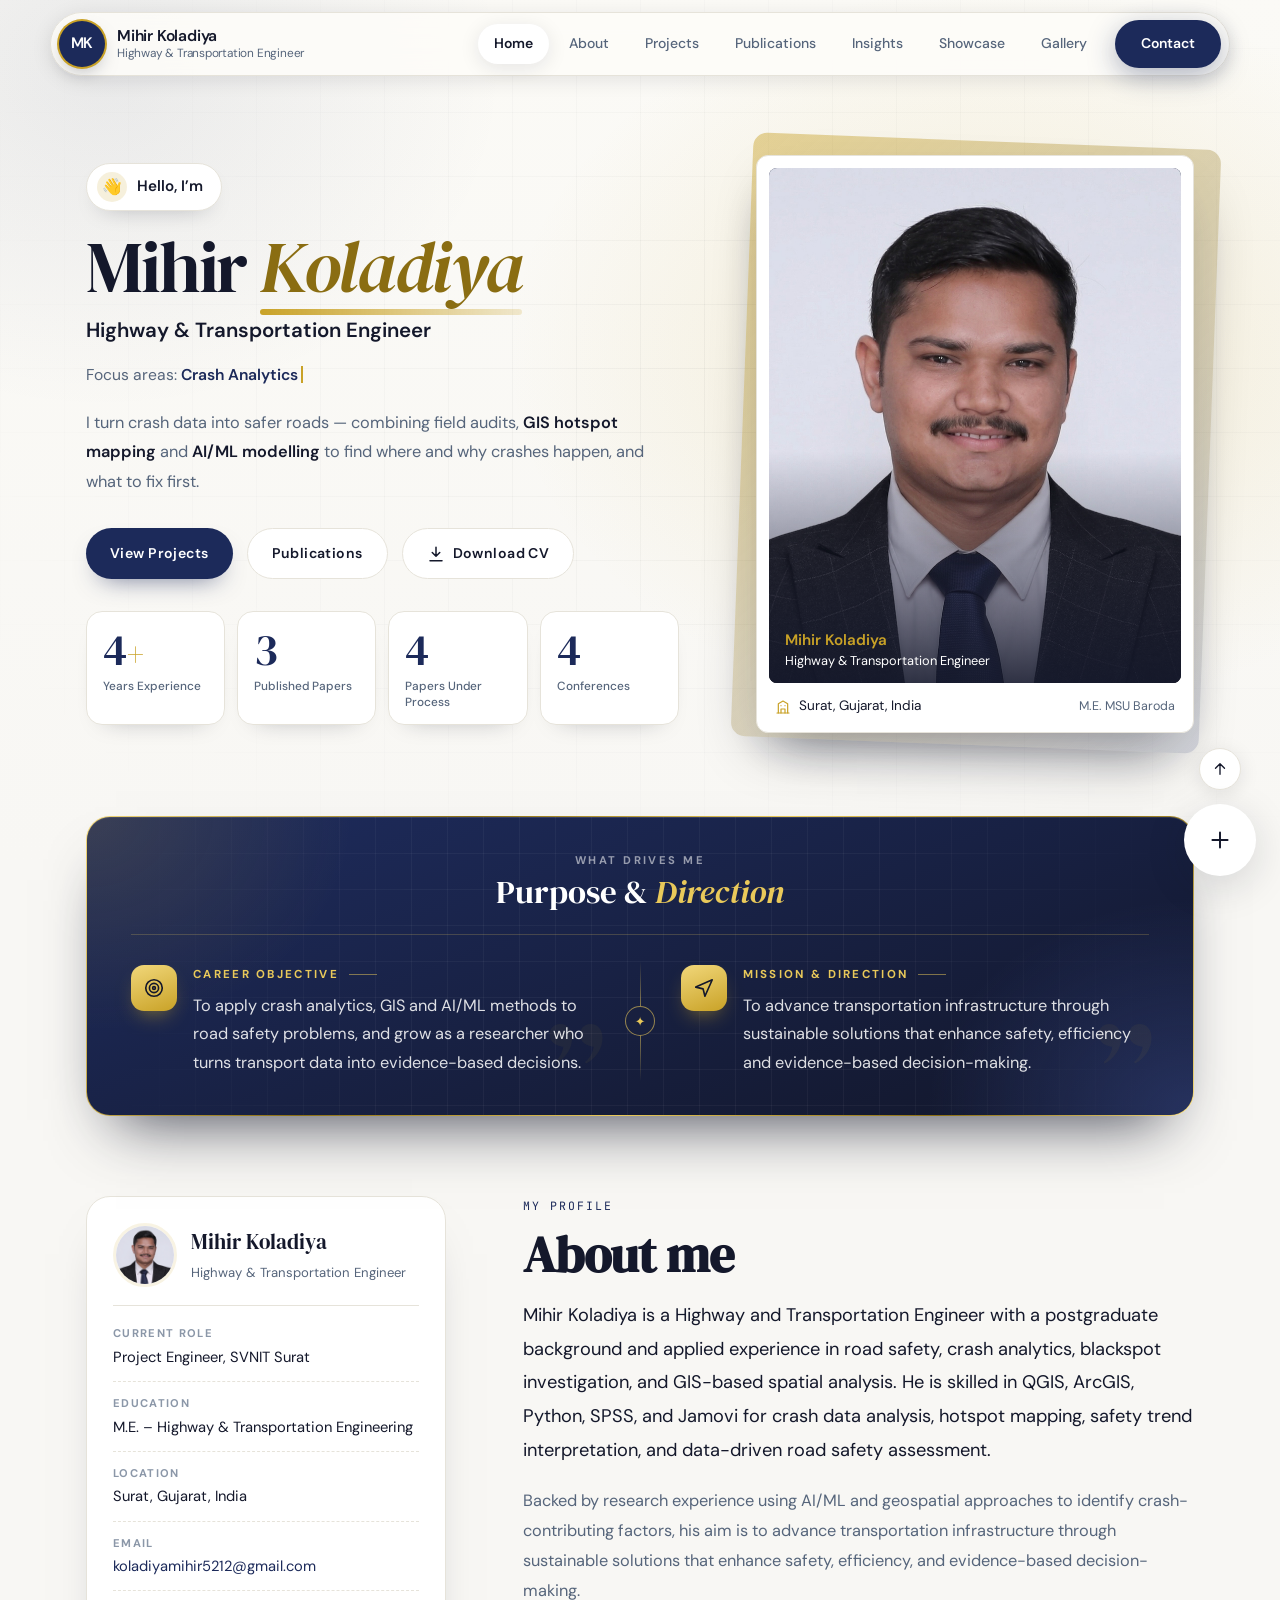
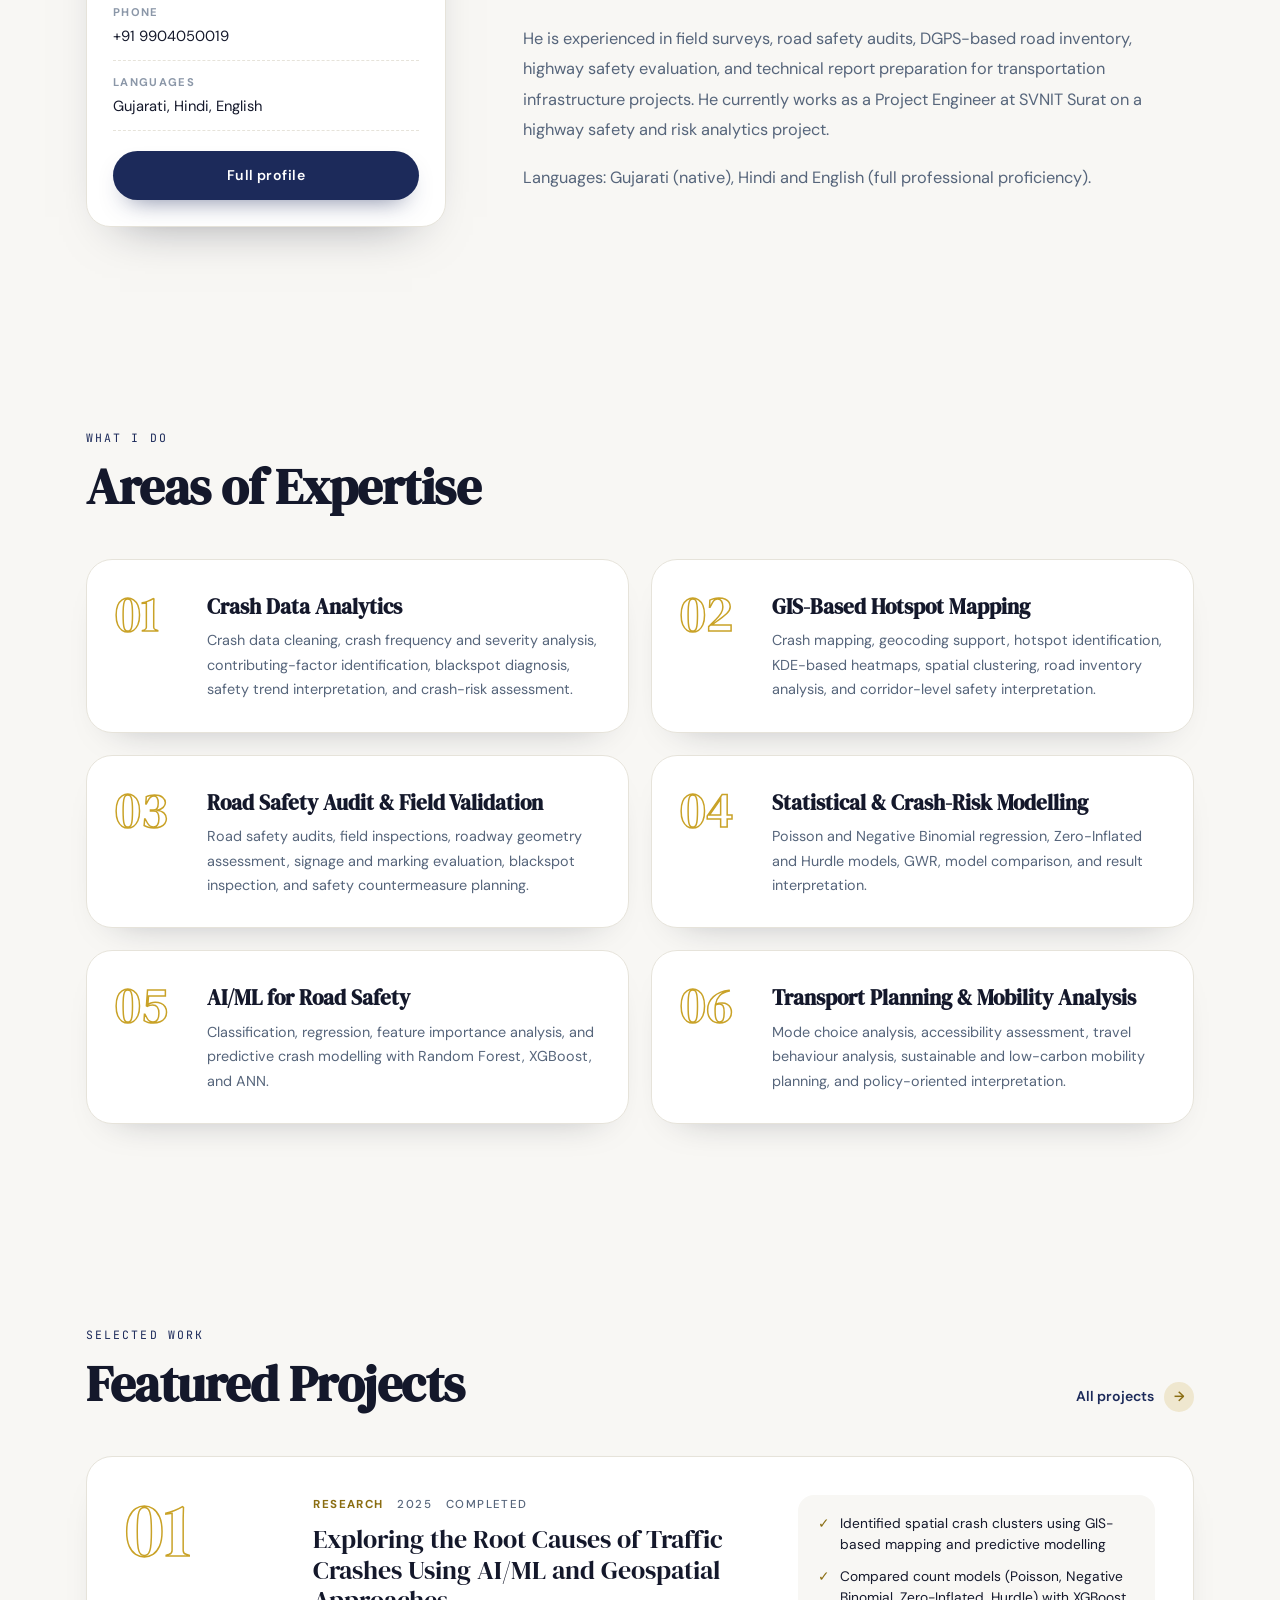
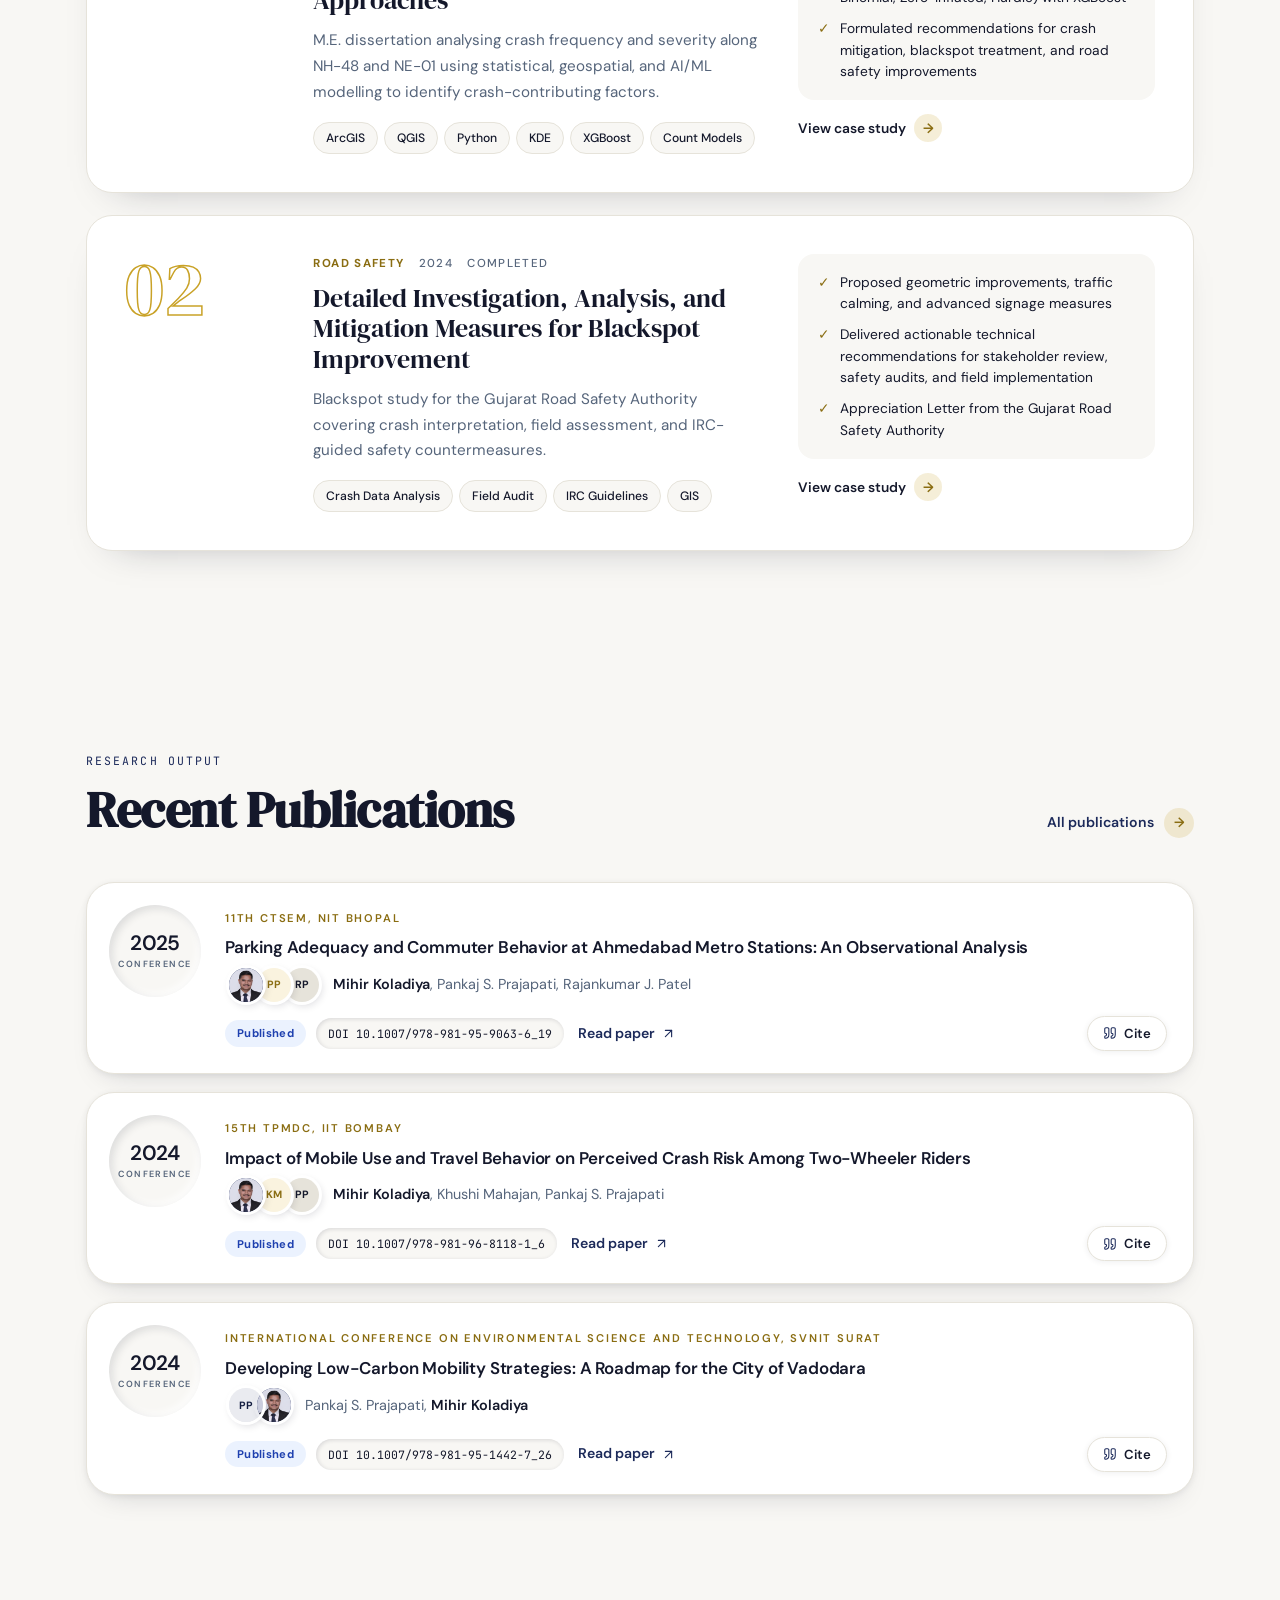
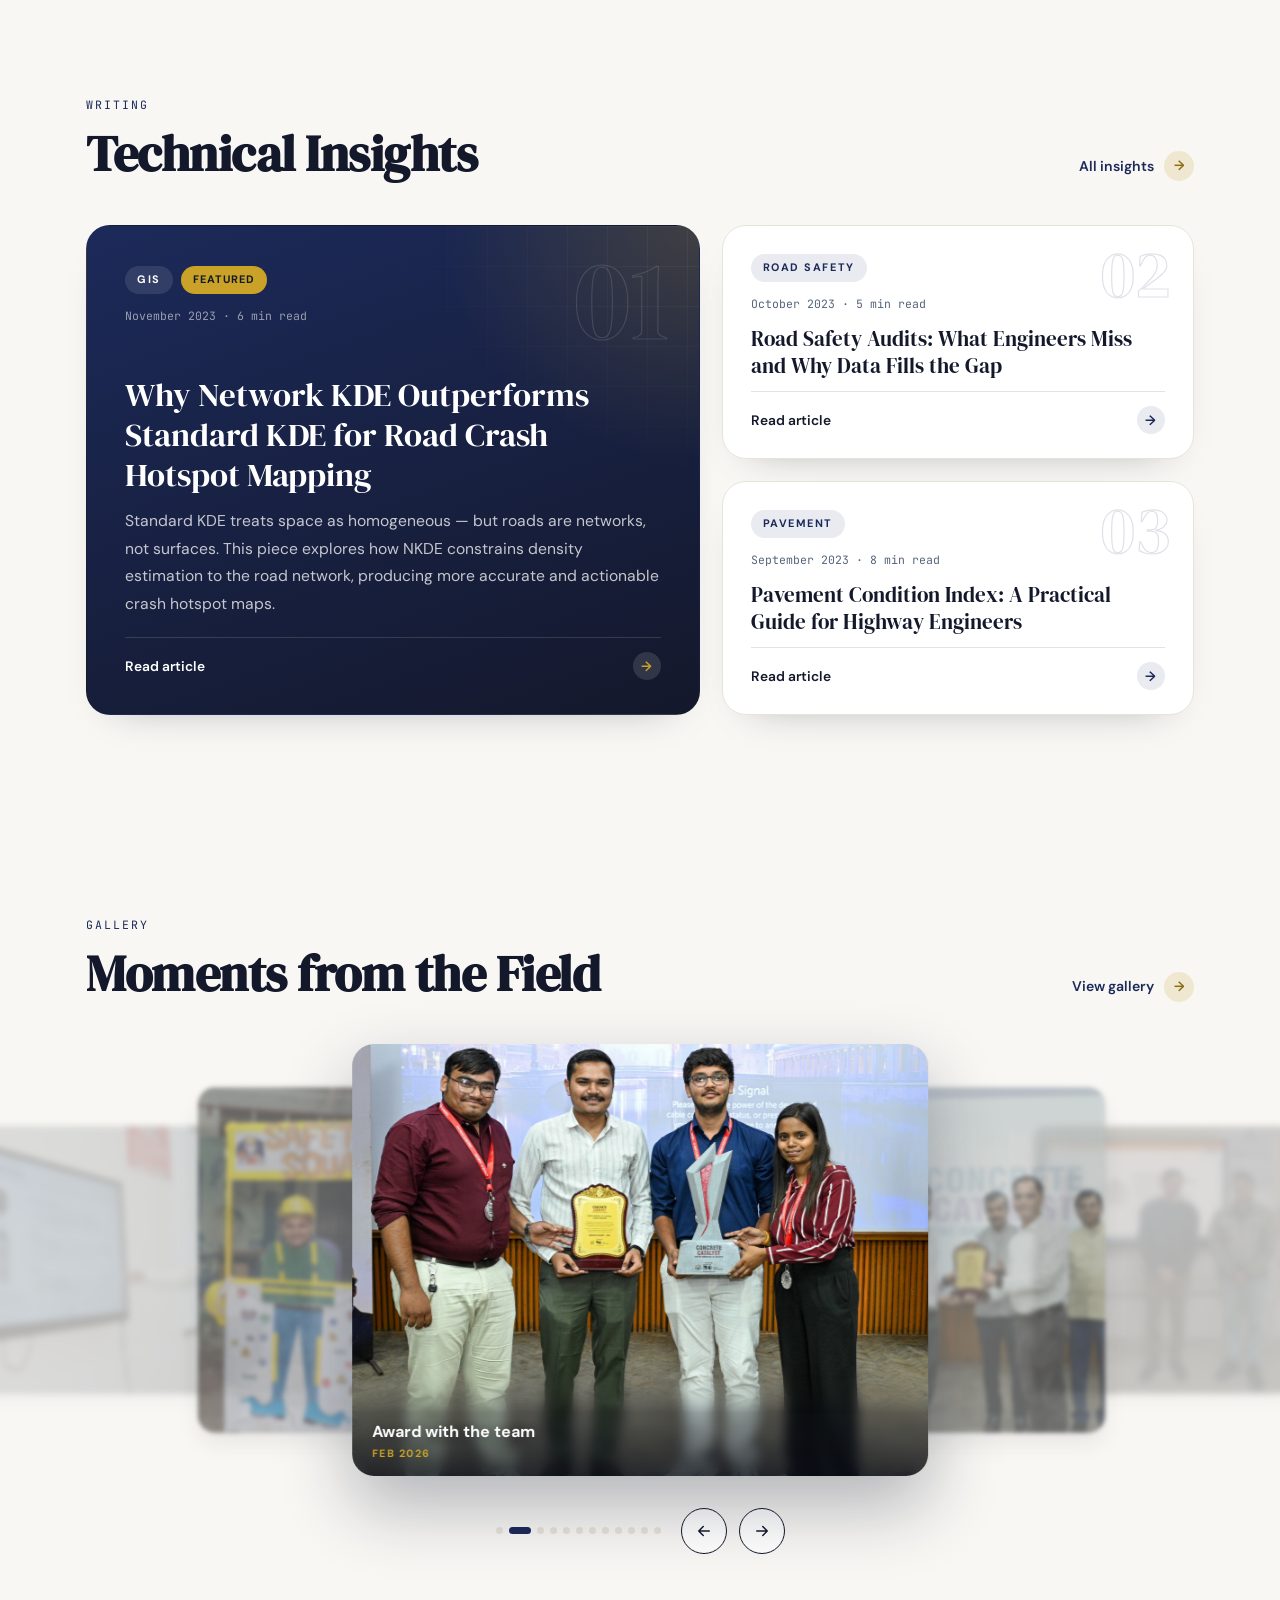
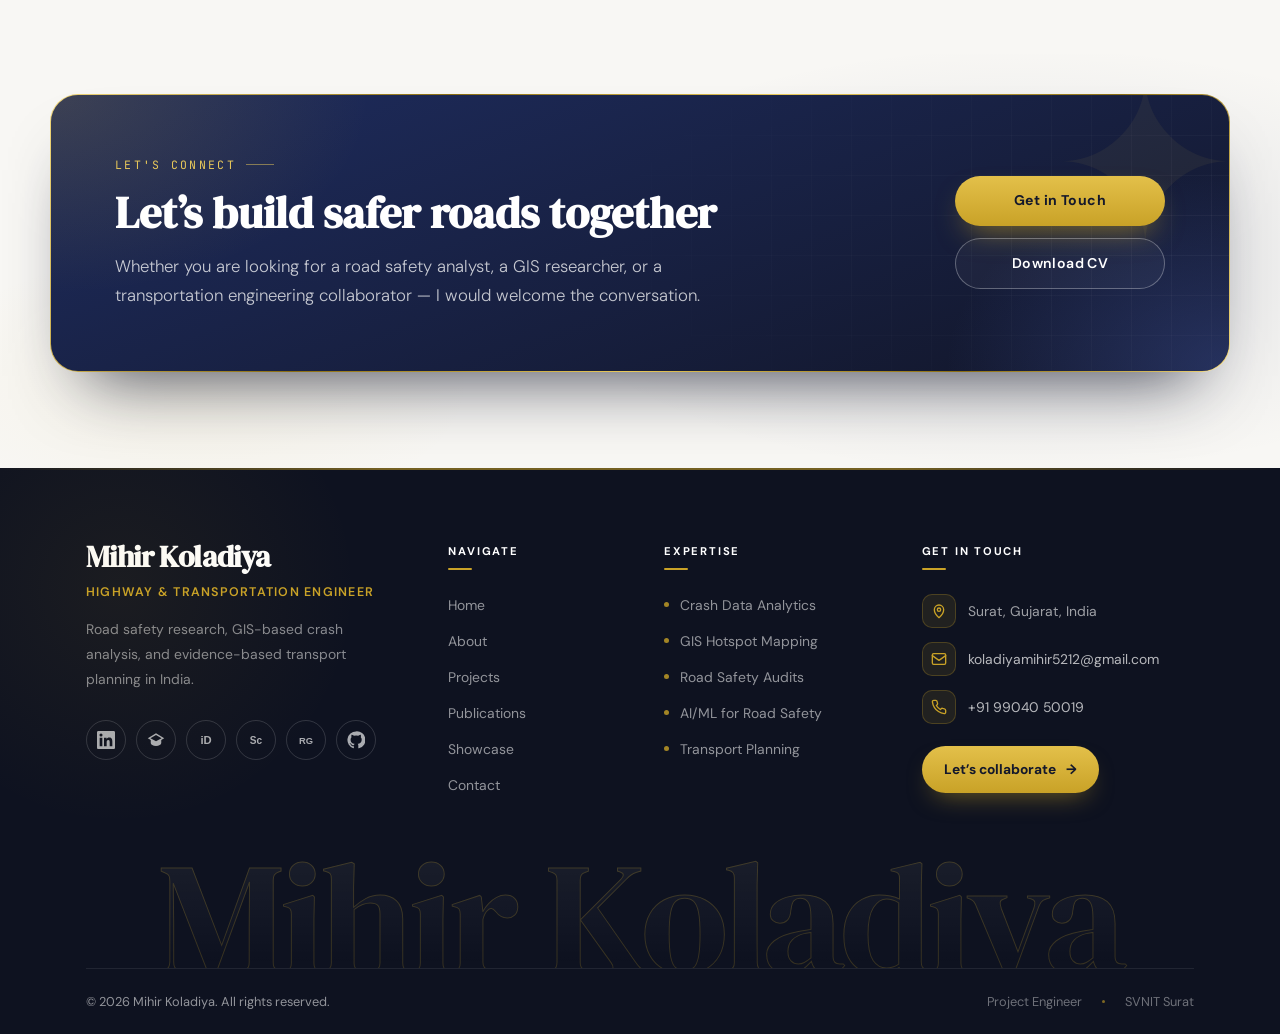
==== commit 0d1f329b: "Contact page redesign, research profile links, nav fix - Contact: reference-style card (details + fo" ====
--- a/index.html
+++ b/index.html
@@ -218,7 +218,11 @@
           <p class="footer__desc">Road safety research, GIS-based crash analysis, and evidence-based transport planning in India.</p>
           <div class="footer__socials">
             <a href="https://linkedin.com/in/mihir-koladiya" class="footer__social-btn" target="_blank" rel="noopener" aria-label="LinkedIn"><svg viewBox="0 0 24 24" fill="currentColor"><path d="M20.447 20.452h-3.554v-5.569c0-1.328-.027-3.037-1.852-3.037-1.853 0-2.136 1.445-2.136 2.939v5.667H9.351V9h3.414v1.561h.046c.477-.9 1.637-1.85 3.37-1.85 3.601 0 4.267 2.37 4.267 5.455v6.286zM5.337 7.433a2.062 2.062 0 01-2.063-2.065 2.064 2.064 0 112.063 2.065zm1.782 13.019H3.555V9h3.564v11.452zM22.225 0H1.771C.792 0 0 .774 0 1.729v20.542C0 23.227.792 24 1.771 24h20.451C23.2 24 24 23.227 24 22.271V1.729C24 .774 23.2 0 22.222 0h.003z"/></svg></a>
-            <a href="mailto:koladiyamihir5212@gmail.com" class="footer__social-btn" aria-label="Email"><svg viewBox="0 0 24 24" fill="none" stroke="currentColor" stroke-width="2" stroke-linecap="round" stroke-linejoin="round"><rect x="2" y="4" width="20" height="16" rx="2"/><path d="m2 7 10 7 10-7"/></svg></a>
+            <a href="https://scholar.google.com/citations?user=Jq_YwNsAAAAJ&amp;hl=en" class="footer__social-btn" target="_blank" rel="noopener" aria-label="Google Scholar" title="Google Scholar"><svg viewBox="0 0 24 24" fill="currentColor" aria-hidden="true"><path d="M12 3 1 9.5l4 2.4V16c0 2.2 3.1 4 7 4s7-1.8 7-4v-4.1l4-2.4zm0 2.3 7.4 4.2L12 13.8 4.6 9.5z"/></svg></a>
+            <a href="https://orcid.org/0009-0006-7006-9283" class="footer__social-btn" target="_blank" rel="noopener" aria-label="ORCID" title="ORCID"><svg viewBox="0 0 24 24" aria-hidden="true"><text x="12" y="17" text-anchor="middle" font-family="Arial, sans-serif" font-size="15" font-weight="700" fill="currentColor">iD</text></svg></a>
+            <a href="https://www.scopus.com/authid/detail.uri?authorId=60175628300" class="footer__social-btn" target="_blank" rel="noopener" aria-label="Scopus" title="Scopus"><svg viewBox="0 0 24 24" aria-hidden="true"><text x="12" y="17" text-anchor="middle" font-family="Arial, sans-serif" font-size="13.5" font-weight="700" fill="currentColor">Sc</text></svg></a>
+            <a href="https://www.researchgate.net/profile/Mihir-Koladiya" class="footer__social-btn" target="_blank" rel="noopener" aria-label="ResearchGate" title="ResearchGate"><svg viewBox="0 0 24 24" aria-hidden="true"><text x="12" y="17" text-anchor="middle" font-family="Arial, sans-serif" font-size="12.5" font-weight="700" fill="currentColor">RG</text></svg></a>
+            <a href="https://github.com/Mihir5212" class="footer__social-btn" target="_blank" rel="noopener" aria-label="GitHub" title="GitHub"><svg viewBox="0 0 24 24" fill="currentColor" aria-hidden="true"><path d="M12 .5a11.5 11.5 0 0 0-3.6 22.4c.6.1.8-.3.8-.6v-2c-3.2.7-3.9-1.5-3.9-1.5-.5-1.3-1.3-1.7-1.3-1.7-1-.7.1-.7.1-.7 1.2.1 1.8 1.2 1.8 1.2 1 1.8 2.8 1.3 3.5 1 .1-.8.4-1.3.7-1.6-2.6-.3-5.3-1.3-5.3-5.7 0-1.3.5-2.3 1.2-3.1-.1-.3-.5-1.5.1-3.1 0 0 1-.3 3.2 1.2a11 11 0 0 1 5.8 0c2.2-1.5 3.2-1.2 3.2-1.2.6 1.6.2 2.8.1 3.1.8.8 1.2 1.8 1.2 3.1 0 4.4-2.7 5.4-5.3 5.7.4.4.8 1.1.8 2.2v3.3c0 .3.2.7.8.6A11.5 11.5 0 0 0 12 .5z"/></svg></a>
           </div>
         </div>
         <div>
--- a/css/style.css
+++ b/css/style.css
@@ -3067,3 +3067,113 @@
 @media (max-width: 700px) { .hg__over { padding: 44px 14px 12px; } .hg__over strong { font-size: 0.88rem; } .hg__bar { align-items: center; } }
 .hg__stage { perspective: none; }
 .hg__card { transform-style: flat; }
+
+
+/* ═══════════ CONTACT — card layout (from references) ═══════════ */
+.cx { padding: 140px 0 96px; background: var(--light); }
+.cx-card { display: grid; grid-template-columns: 1fr 1.05fr; gap: 56px; align-items: center; padding: 64px; border-radius: 32px; background: #EEEDE8; }
+.cx-eyebrow { display: block; font-size: 0.74rem; font-weight: 600; letter-spacing: 0.12em; text-transform: uppercase; color: var(--gray); margin-bottom: 14px; }
+.cx-title { font-family: inherit; font-weight: 400; font-size: clamp(2.2rem, 4vw, 3.2rem); line-height: 1.12; letter-spacing: -0.02em; color: var(--dark); margin: 0 0 16px; }
+.cx-title b { font-weight: 800; }
+.cx-lead { font-size: 1rem; line-height: 1.65; color: var(--gray); margin: 0 0 32px; max-width: 440px; }
+
+.cx-items { display: grid; grid-template-columns: 1fr 1fr; gap: 22px 24px; }
+.cx-item { display: flex; align-items: center; gap: 14px; color: var(--dark); text-decoration: none; min-width: 0; }
+.cx-ico { flex-shrink: 0; width: 44px; height: 44px; border-radius: 50%; background: var(--white); color: var(--accent); display: flex; align-items: center; justify-content: center; box-shadow: 0 4px 12px rgba(20,24,43,0.06); transition: background .2s, color .2s; }
+.cx-ico svg { width: 19px; height: 19px; }
+a.cx-item:hover .cx-ico { background: var(--accent); color: #fff; }
+.cx-item small { display: block; font-size: 0.74rem; color: var(--gray); margin-bottom: 2px; }
+.cx-item strong { display: block; font-size: 0.92rem; font-weight: 600; color: var(--dark); overflow-wrap: anywhere; }
+
+.cx-social { display: flex; align-items: center; gap: 10px; margin-top: 32px; }
+.cx-social > span { font-size: 0.8rem; color: var(--gray); margin-right: 6px; }
+.cx-social a { width: 38px; height: 38px; border-radius: 50%; background: var(--dark); color: #fff; display: flex; align-items: center; justify-content: center; transition: transform .2s, background .2s; }
+.cx-social a:hover { background: var(--accent); transform: translateY(-2px); }
+.cx-social svg { width: 16px; height: 16px; }
+
+.cx-formcard { background: var(--white); border-radius: 26px; padding: 34px; box-shadow: 0 24px 60px rgba(20,24,43,0.10); }
+.cx-form { display: flex; flex-direction: column; gap: 16px; }
+.cx-row { display: grid; grid-template-columns: 1fr 1fr; gap: 14px; }
+.cx-field { display: flex; flex-direction: column; gap: 7px; }
+.cx-field > span:first-child { font-size: 0.8rem; font-weight: 600; color: var(--dark); }
+.cx-field i { font-style: normal; font-weight: 400; color: var(--gray); }
+.cx-field input, .cx-field textarea, .cx-field select { width: 100%; font: inherit; font-size: 0.9rem; color: var(--dark); background: #F2F2F0; border: 1.5px solid transparent; border-radius: 12px; padding: 12px 14px; outline: none; transition: border-color .2s, background .2s; }
+.cx-field textarea { resize: vertical; min-height: 120px; }
+.cx-field input::placeholder, .cx-field textarea::placeholder { color: #a3a9b5; }
+.cx-field input:focus, .cx-field textarea:focus, .cx-field select:focus { background: #fff; border-color: var(--accent); }
+.cx-select { position: relative; display: block; }
+.cx-select select { appearance: none; -webkit-appearance: none; padding-right: 40px; cursor: pointer; }
+.cx-select::after { content: ""; position: absolute; right: 16px; top: 50%; width: 8px; height: 8px; border-right: 2px solid var(--accent); border-bottom: 2px solid var(--accent); transform: translateY(-70%) rotate(45deg); pointer-events: none; }
+.cx-field .input-error { border-color: #d14343; background: #fff; }
+.cx-field .form-error { font-style: normal; }
+
+.cx-send { align-self: flex-start; display: inline-flex; align-items: center; gap: 14px; margin-top: 4px; padding: 6px 26px 6px 6px; border: none; border-radius: 999px; background: var(--accent); color: #fff; font: inherit; font-size: 0.92rem; font-weight: 700; cursor: pointer; box-shadow: 0 10px 24px rgba(28,42,90,0.28); transition: transform .2s, box-shadow .2s; }
+.cx-send__circle { width: 40px; height: 40px; border-radius: 50%; background: #fff; color: var(--accent); display: flex; align-items: center; justify-content: center; transition: transform .25s ease; }
+.cx-send__circle svg { width: 18px; height: 18px; }
+.cx-send:hover { transform: translateY(-2px); box-shadow: 0 14px 30px rgba(28,42,90,0.32); }
+.cx-send:hover .cx-send__circle { transform: translateX(3px); }
+.cx-note { margin: 0; font-size: 0.76rem; color: var(--gray); }
+.cx-item:focus-visible, .cx-social a:focus-visible, .cx-send:focus-visible, .cx-band__btn:focus-visible { outline: 2px solid var(--gold); outline-offset: 3px; }
+
+.cx-band { position: relative; overflow: hidden; padding: 96px 0; text-align: center; color: #fff;
+  background: radial-gradient(700px 300px at 50% 120%, rgba(60,80,170,0.45), transparent 70%), linear-gradient(180deg, #14182B, #1C2A5A); }
+.cx-band__inner { max-width: 720px; }
+.cx-band__pill { display: inline-flex; align-items: center; gap: 8px; padding: 7px 14px; border-radius: 999px; background: rgba(255,255,255,0.08); border: 1px solid rgba(255,255,255,0.15); font-size: 0.8rem; color: rgba(255,255,255,0.85); }
+.cx-band__dot { width: 7px; height: 7px; border-radius: 50%; background: #2fb36d; }
+.cx-band__title { font-size: clamp(2rem, 4vw, 3rem); font-weight: 700; letter-spacing: -0.02em; line-height: 1.15; margin: 22px 0 14px; color: #fff; }
+.cx-band__title span { color: rgba(255,255,255,0.55); }
+.cx-band__text { color: rgba(255,255,255,0.7); font-size: 1rem; line-height: 1.65; margin: 0 auto 30px; max-width: 560px; }
+.cx-band__btn { display: inline-flex; align-items: center; gap: 14px; padding: 6px 6px 6px 26px; border-radius: 999px; background: var(--gold); color: #14182B; font-weight: 700; text-decoration: none; transition: transform .2s; }
+.cx-band__btn:hover { transform: translateY(-2px); }
+.cx-band__btn-ico { width: 40px; height: 40px; border-radius: 50%; background: #fff; display: flex; align-items: center; justify-content: center; color: #14182B; }
+.cx-band__btn-ico svg { width: 17px; height: 17px; }
+
+@media (max-width: 980px) {
+  .cx { padding: 120px 0 64px; }
+  .cx-card { grid-template-columns: 1fr; padding: 40px 28px; gap: 36px; }
+}
+@media (max-width: 600px) {
+  .cx-card { padding: 28px 16px; border-radius: 24px; }
+  .cx-items, .cx-row { grid-template-columns: 1fr; }
+  .cx-formcard { padding: 22px 16px; }
+  .cx-band { padding: 72px 0; }
+}
+.cx-items { grid-template-columns: max-content max-content; }
+.cx-item strong { overflow-wrap: normal; white-space: nowrap; }
+.cx-band__inner { max-width: 900px; }
+@media (max-width: 600px) { .cx-items { grid-template-columns: 1fr; } .cx-item strong { white-space: normal; overflow-wrap: anywhere; } }
+/* Contact with standard page header */
+.cx { padding: 80px 0 96px; }
+.cx-title { margin-bottom: 28px; }
+@media (max-width: 980px) { .cx { padding: 56px 0 64px; } }
+/* Contact card — refined style */
+.cx-card { background: var(--white); border: 1px solid var(--gray-lt); box-shadow: 0 30px 80px rgba(20,24,43,0.08); padding: 14px; gap: 0; align-items: stretch; grid-template-columns: 0.95fr 1.05fr; border-radius: 32px; }
+.cx-info { position: relative; overflow: hidden; padding: 48px 44px; border-radius: 24px; background: linear-gradient(155deg, #F8F4E9 0%, #F1F2F6 60%, #EBEFF7 100%); display: flex; flex-direction: column; }
+.cx-deco { position: absolute; right: 0; bottom: 0; width: 70%; height: 45%; pointer-events: none; }
+.cx-deco path { fill: none; stroke: rgba(201,162,39,0.45); stroke-width: 2; stroke-dasharray: 10 9; stroke-linecap: round; }
+.cx-info > *:not(.cx-deco) { position: relative; }
+.cx-title { font-size: clamp(2rem, 3.4vw, 2.7rem); margin-bottom: 30px; }
+.cx-items { grid-template-columns: 1fr; gap: 6px; }
+.cx-item { padding: 10px 12px; margin: 0 -12px; border-radius: 16px; transition: background .25s ease; }
+a.cx-item:hover { background: rgba(255,255,255,0.75); }
+.cx-ico { background: var(--white); border: 1px solid rgba(20,24,43,0.06); box-shadow: 0 4px 12px rgba(20,24,43,0.06); }
+.cx-item strong { white-space: normal; overflow-wrap: anywhere; }
+.cx-social { margin-top: auto; padding-top: 28px; }
+.cx-formcard { background: transparent; border: none; box-shadow: none; padding: 40px 40px 34px 48px; border-radius: 0; }
+.cx-field input, .cx-field textarea, .cx-field select { background: #F4F4F1; border-color: transparent; }
+@media (max-width: 980px) {
+  .cx-card { grid-template-columns: 1fr; padding: 10px; }
+  .cx-info { padding: 32px 24px; }
+  .cx-formcard { padding: 28px 18px 22px; }
+}
+
+/* Keep the blue Contact button when it's the current page */
+.navbar__links a.nav-cta.active { background: var(--accent); color: var(--white); box-shadow: var(--accent-glow); }
+.navbar__links a.nav-cta.active:hover { background: var(--accent-dark, #131D40); color: var(--white); }
+
+
+/* Contact: plain, proper submit button (no hover effects) */
+.cx-btn { display: block; width: 100%; margin-top: 4px; padding: 15px 24px; border: none; border-radius: 12px; background: var(--accent); color: #fff; font: inherit; font-size: 0.95rem; font-weight: 700; letter-spacing: 0.01em; text-align: center; cursor: pointer; }
+.cx-btn:hover, .cx-btn:active { background: var(--accent); color: #fff; transform: none; box-shadow: none; }
+.cx-btn:focus-visible { outline: 2px solid var(--gold); outline-offset: 3px; }
+.cx-note { text-align: center; }
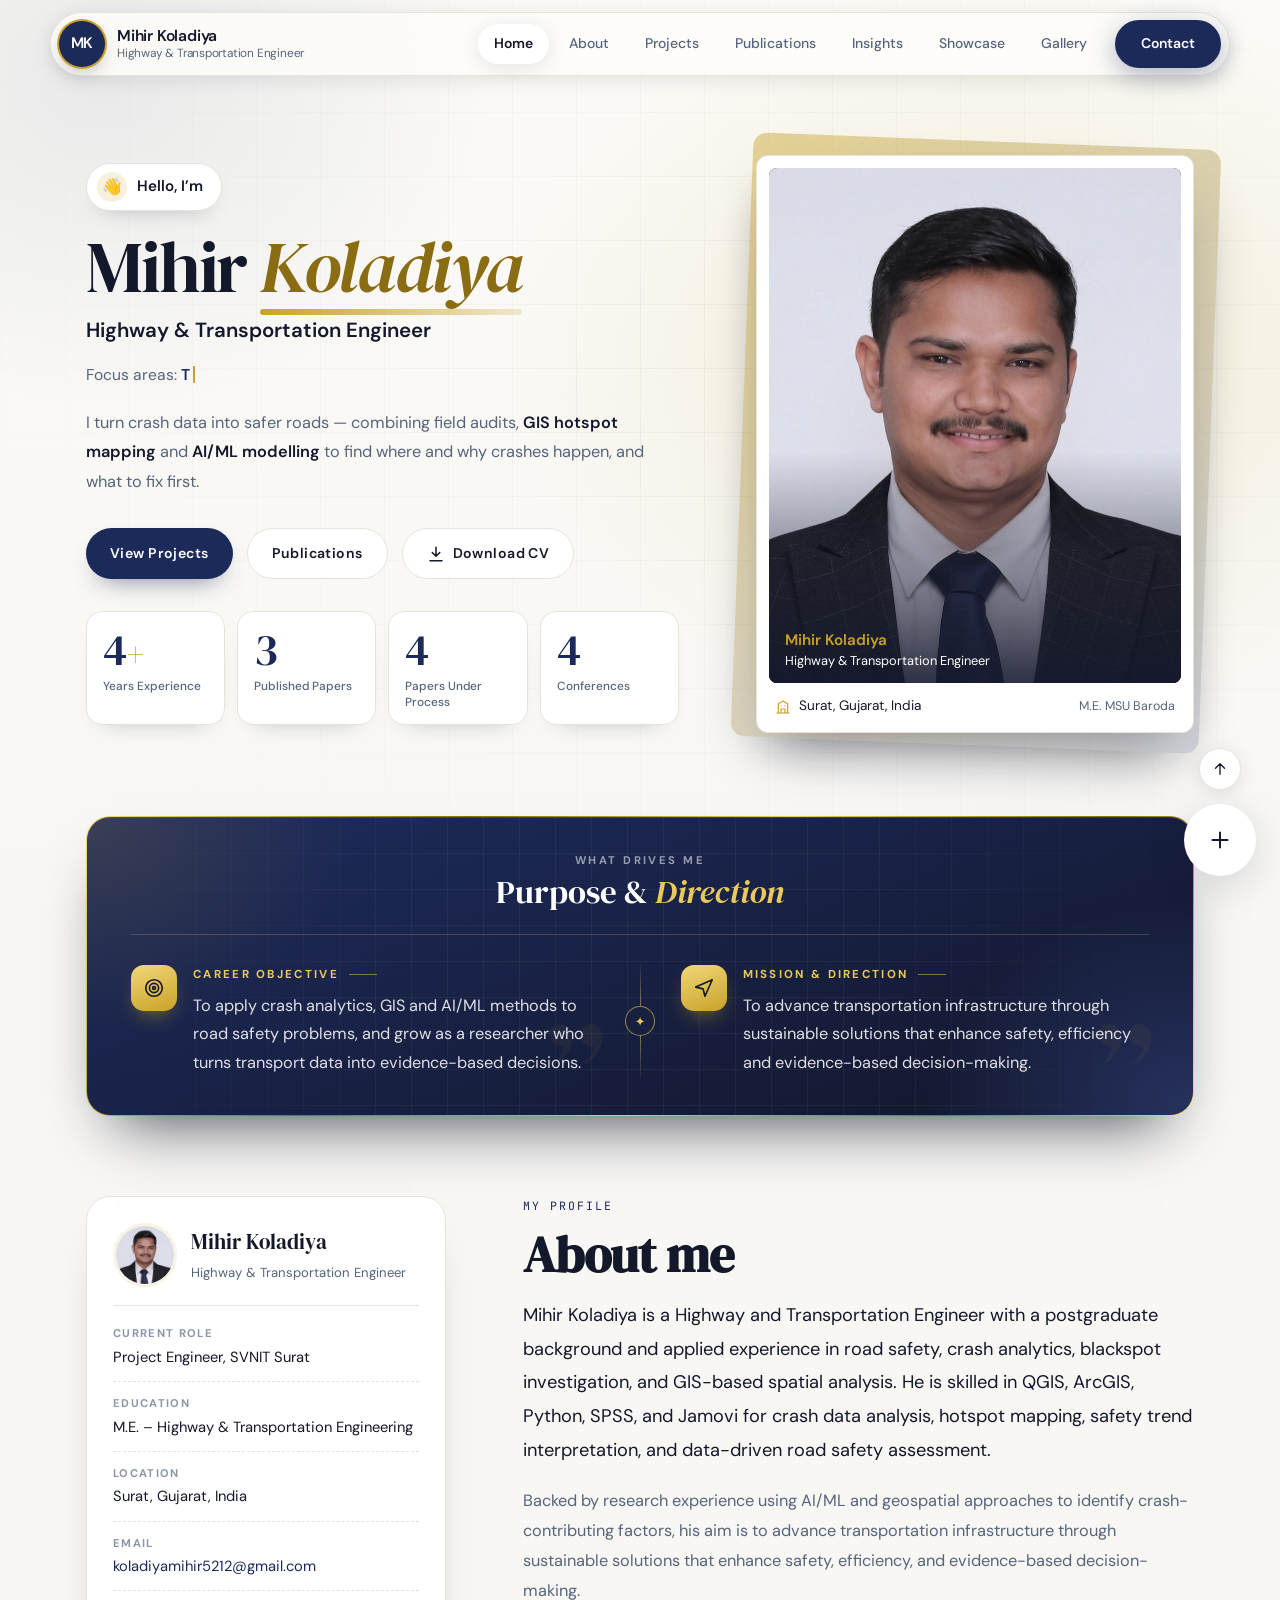
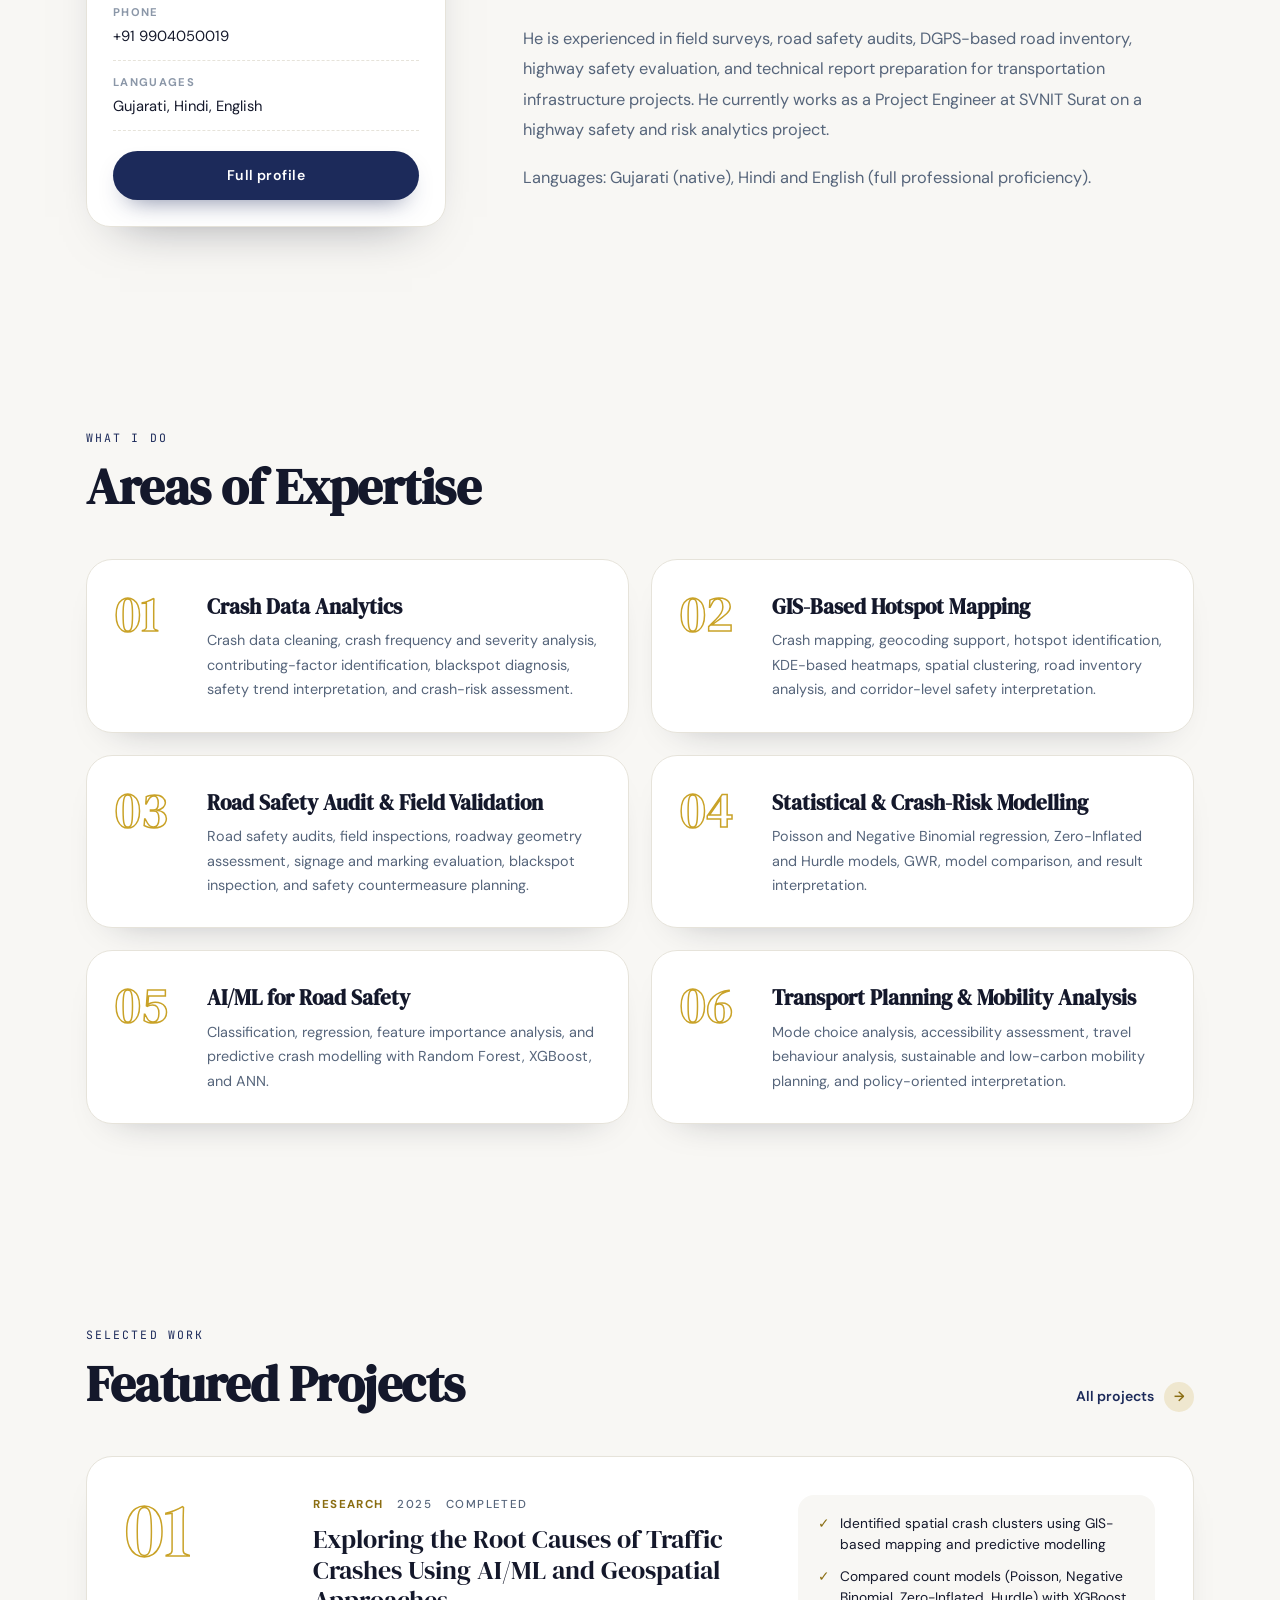
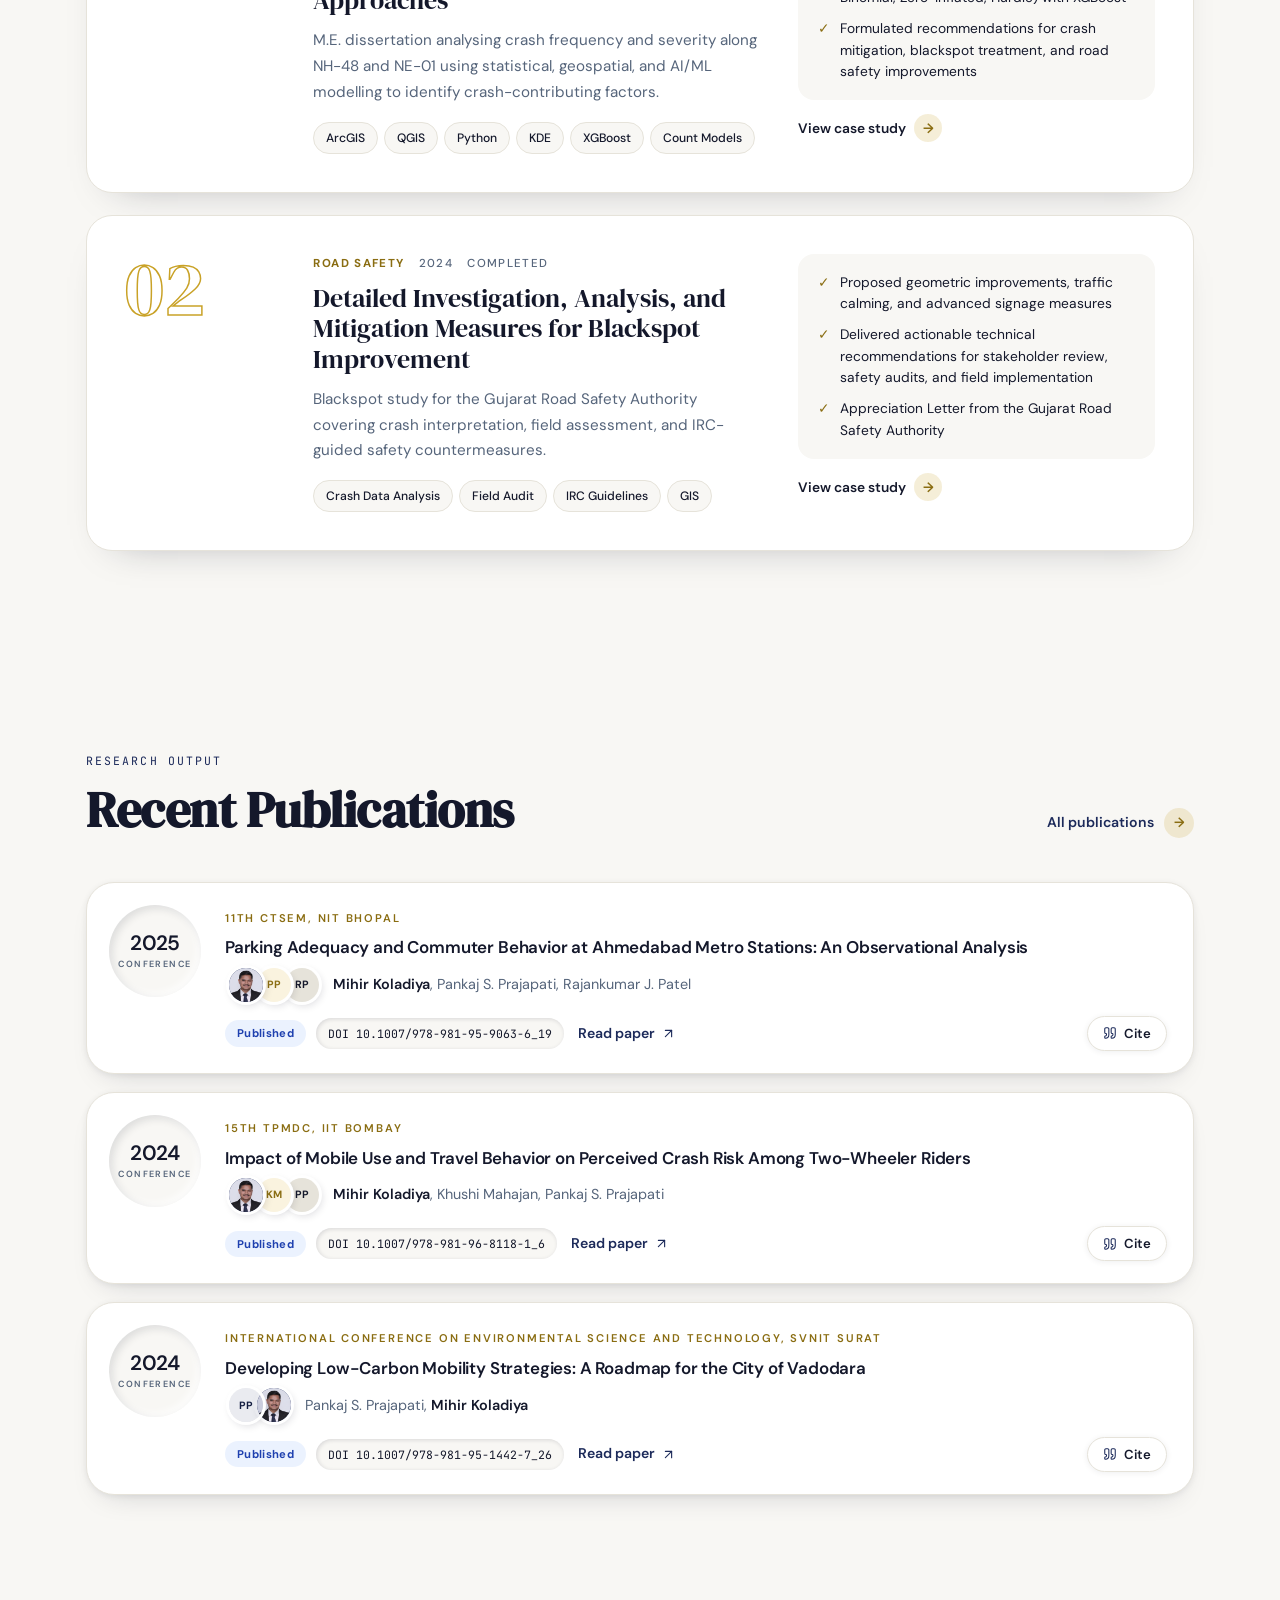
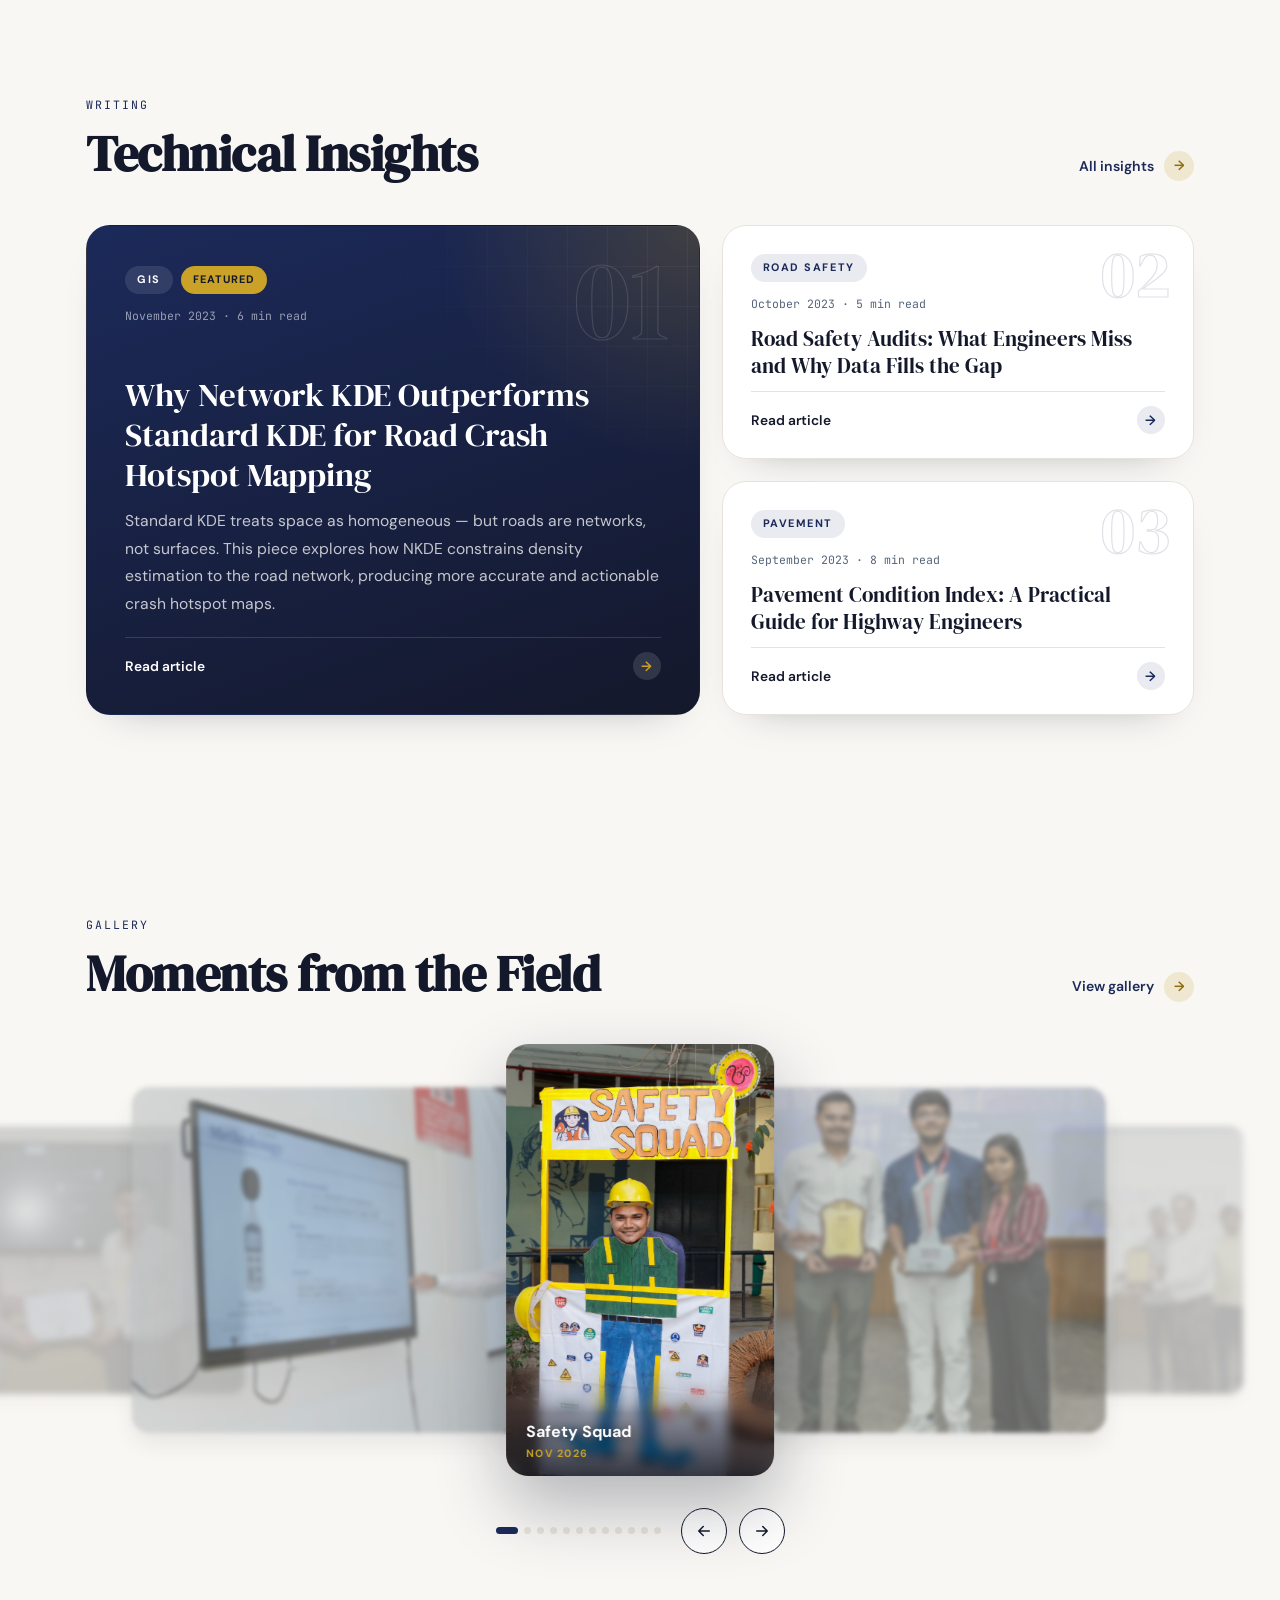
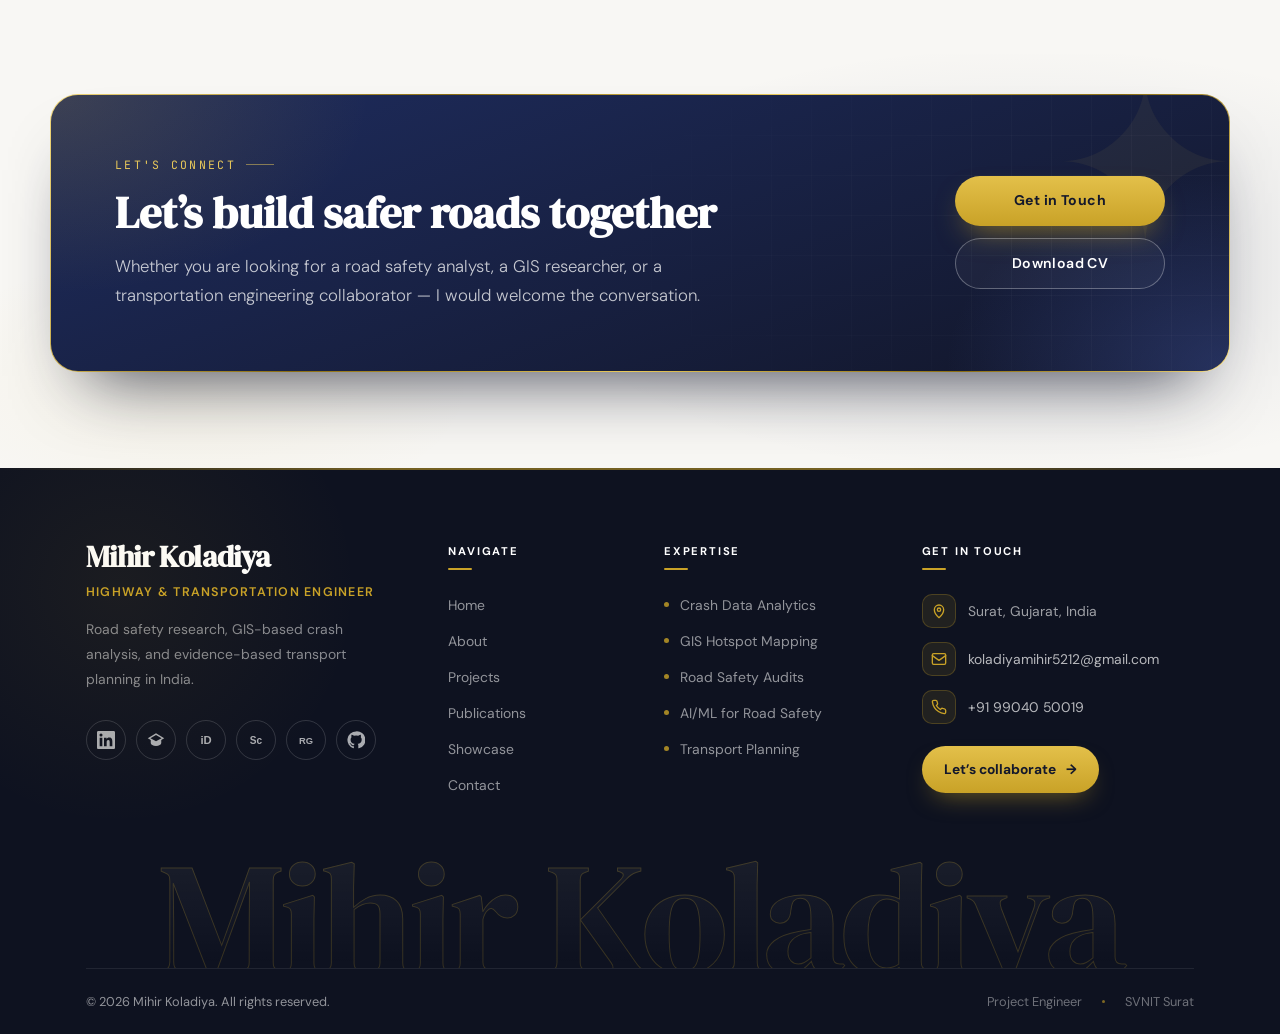
==== commit 500e9f3b: "About page polish, LinkedIn banner header, new focus areas - About: banner (assets/images/banner.jpg" ====
--- a/index.html
+++ b/index.html
@@ -42,7 +42,7 @@
         <h1 class="hx2-name mh-in" style="--i:1" id="hero-name">Mihir <span>Koladiya</span></h1>
         <p class="h5-title mh-in" style="--i:2" id="hero-title">Highway &amp; Transportation Engineer</p>
 
-        <p class="h5-focus mh-in" style="--i:2">Focus areas: <span class="hx2-role__rotate" aria-live="polite"><span id="hx2-rotate">Road Safety</span><i class="hx2-caret" aria-hidden="true"></i></span></p>
+        <p class="h5-focus mh-in" style="--i:2">Focus areas: <span class="hx2-role__rotate" aria-live="polite"><span id="hx2-rotate">Highway Design &amp; Road Safety</span><i class="hx2-caret" aria-hidden="true"></i></span></p>
 
         <p class="hx2-lead mh-in" style="--i:3">I turn crash data into safer roads &mdash; combining field audits, <strong>GIS hotspot mapping</strong> and <strong>AI/ML modelling</strong> to find where and why crashes happen, and what to fix first.</p>
 
--- a/css/style.css
+++ b/css/style.css
@@ -3177,3 +3177,72 @@
 .cx-btn:hover, .cx-btn:active { background: var(--accent); color: #fff; transform: none; box-shadow: none; }
 .cx-btn:focus-visible { outline: 2px solid var(--gold); outline-offset: 3px; }
 .cx-note { text-align: center; }
+
+
+/* ═══════════ ABOUT — polish ═══════════ */
+/* Experience timeline */
+.pf-tl { list-style: none; margin: 0; padding: 0 0 0 4px; position: relative; }
+.pf-tl::before { content: ""; position: absolute; left: 11px; top: 8px; bottom: 8px; width: 2px; background: linear-gradient(var(--accent), var(--gray-lt) 60%); border-radius: 2px; }
+.pf-tl__item { position: relative; display: grid; grid-template-columns: 24px 1fr; gap: 18px; padding: 0 0 26px; }
+.pf-tl__item.is-extra { display: none; }
+.pf-tl.show-all .pf-tl__item.is-extra { display: grid; }
+.pf-tl__dot { width: 16px; height: 16px; margin: 4px 0 0 0; border-radius: 50%; background: var(--white); border: 3px solid var(--accent); position: relative; z-index: 1; }
+.pf-tl__item.is-current .pf-tl__dot { background: var(--gold); border-color: var(--gold); box-shadow: 0 0 0 5px rgba(201,162,39,0.2); }
+.pf-tl__body { padding: 18px 20px; border-radius: 18px; background: var(--light); border: 1px solid transparent; transition: border-color .25s, background .25s; }
+.pf-tl__item.is-current .pf-tl__body { background: var(--white); border-color: rgba(201,162,39,0.4); box-shadow: 0 10px 26px rgba(20,24,43,0.06); }
+.pf-tl__top { display: flex; flex-wrap: wrap; align-items: center; gap: 8px; margin-bottom: 6px; }
+.pf-tl__when { font-size: 0.76rem; font-weight: 700; color: var(--gray); letter-spacing: 0.02em; }
+.pf-tl__body h3 { font-size: 1.02rem; margin: 0 0 2px; color: var(--dark); }
+.pf-type { font-size: 0.66rem; font-weight: 700; letter-spacing: 0.06em; text-transform: uppercase; padding: 3px 9px; border-radius: 999px; }
+.pf-type--pro { background: rgba(28,42,90,0.08); color: var(--accent); }
+.pf-type--teach { background: rgba(43,95,158,0.10); color: #2b5f9e; }
+.pf-type--lead { background: rgba(91,74,143,0.10); color: #5b4a8f; }
+.pf-type--intern { background: rgba(31,122,92,0.10); color: #1f7a5c; }
+.pf-more { display: inline-flex; align-items: center; gap: 8px; margin: 4px 0 0 46px; padding: 10px 20px; border-radius: 999px; border: 1px solid var(--gray-lt); background: var(--white); color: var(--accent); font: inherit; font-size: 0.85rem; font-weight: 700; cursor: pointer; transition: border-color .2s, background .2s; }
+.pf-more:hover { border-color: var(--accent); background: var(--light); }
+
+/* Education cards */
+.pf-edu { display: grid; grid-template-columns: repeat(2, 1fr); gap: 14px; }
+.pf-edu__card { position: relative; padding: 20px; border-radius: 18px; background: var(--light); border: 1px solid var(--gray-lt); }
+.pf-edu__card.is-top { background: linear-gradient(145deg, #1C2A5A, #14182B); border-color: transparent; color: #fff; }
+.pf-edu__card.is-top h3, .pf-edu__card.is-top .pf-org, .pf-edu__card.is-top .pf-desc { color: rgba(255,255,255,0.9); }
+.pf-edu__card.is-top .pf-edu__when { color: rgba(255,255,255,0.6); }
+.pf-edu__ico { width: 38px; height: 38px; border-radius: 12px; display: flex; align-items: center; justify-content: center; background: rgba(201,162,39,0.16); color: #9a7b14; margin-bottom: 12px; }
+.pf-edu__card.is-top .pf-edu__ico { color: var(--gold); background: rgba(201,162,39,0.18); }
+.pf-edu__ico svg { width: 18px; height: 18px; }
+.pf-edu__when { font-size: 0.74rem; font-weight: 700; color: var(--gray); margin: 0 0 4px; }
+.pf-edu__card h3 { font-size: 0.98rem; margin: 0 0 4px; color: var(--dark); }
+.pf-edu__grade { display: inline-block; margin: 10px 0 0; padding: 4px 10px; border-radius: 999px; font-size: 0.74rem; font-weight: 700; background: rgba(201,162,39,0.16); color: #7a5f0c; }
+.pf-edu__card.is-top .pf-edu__grade { background: var(--gold); color: #14182B; }
+
+/* Skills tiles */
+.pf-skill-grid { display: grid; grid-template-columns: repeat(2, 1fr); gap: 14px; }
+.pf-skill { padding: 18px; border-radius: 18px; border: 1px solid var(--gray-lt); background: var(--white); }
+.pf-skill:last-child:nth-child(odd) { grid-column: 1 / -1; }
+.pf-skill__head { display: flex; align-items: center; gap: 10px; margin-bottom: 12px; }
+.pf-skill__head h3 { flex: 1; font-size: 0.95rem; margin: 0; color: var(--dark); }
+.pf-skill__head em { font-style: normal; font-size: 0.72rem; font-weight: 700; color: var(--gray); background: var(--light); border-radius: 999px; padding: 2px 9px; }
+.pf-skill__ico { width: 34px; height: 34px; border-radius: 10px; background: var(--accent); color: var(--gold); display: flex; align-items: center; justify-content: center; }
+.pf-skill__ico svg { width: 17px; height: 17px; }
+
+/* Certifications + workshops side by side */
+.pf-pair { display: grid; grid-template-columns: 1fr 1fr; gap: 20px; align-items: start; }
+.pf-pair > .pf-card { margin: 0; }
+
+/* Awards grid */
+.pf-awards { display: grid; grid-template-columns: repeat(3, 1fr); gap: 14px; }
+.pf-award { position: relative; padding: 18px; border-radius: 18px; background: linear-gradient(160deg, rgba(201,162,39,0.10), var(--white) 60%); border: 1px solid rgba(201,162,39,0.25); }
+.pf-award__ico { width: 38px; height: 38px; border-radius: 50%; background: var(--gold); color: #14182B; display: flex; align-items: center; justify-content: center; margin-bottom: 12px; }
+.pf-award__ico svg { width: 18px; height: 18px; }
+.pf-award__tag { position: absolute; top: 16px; right: 16px; font-size: 0.64rem; font-weight: 700; letter-spacing: 0.06em; text-transform: uppercase; color: #7a5f0c; background: rgba(201,162,39,0.16); padding: 3px 8px; border-radius: 999px; }
+.pf-award h3 { font-size: 0.92rem; margin: 0 0 4px; color: var(--dark); line-height: 1.35; }
+
+@media (max-width: 900px) {
+  .pf-pair { grid-template-columns: 1fr; }
+  .pf-awards { grid-template-columns: repeat(2, 1fr); }
+}
+@media (max-width: 600px) {
+  .pf-edu, .pf-skill-grid, .pf-awards { grid-template-columns: 1fr; }
+  .pf-more { margin-left: 0; }
+  .pf-tl__item { gap: 12px; }
+}
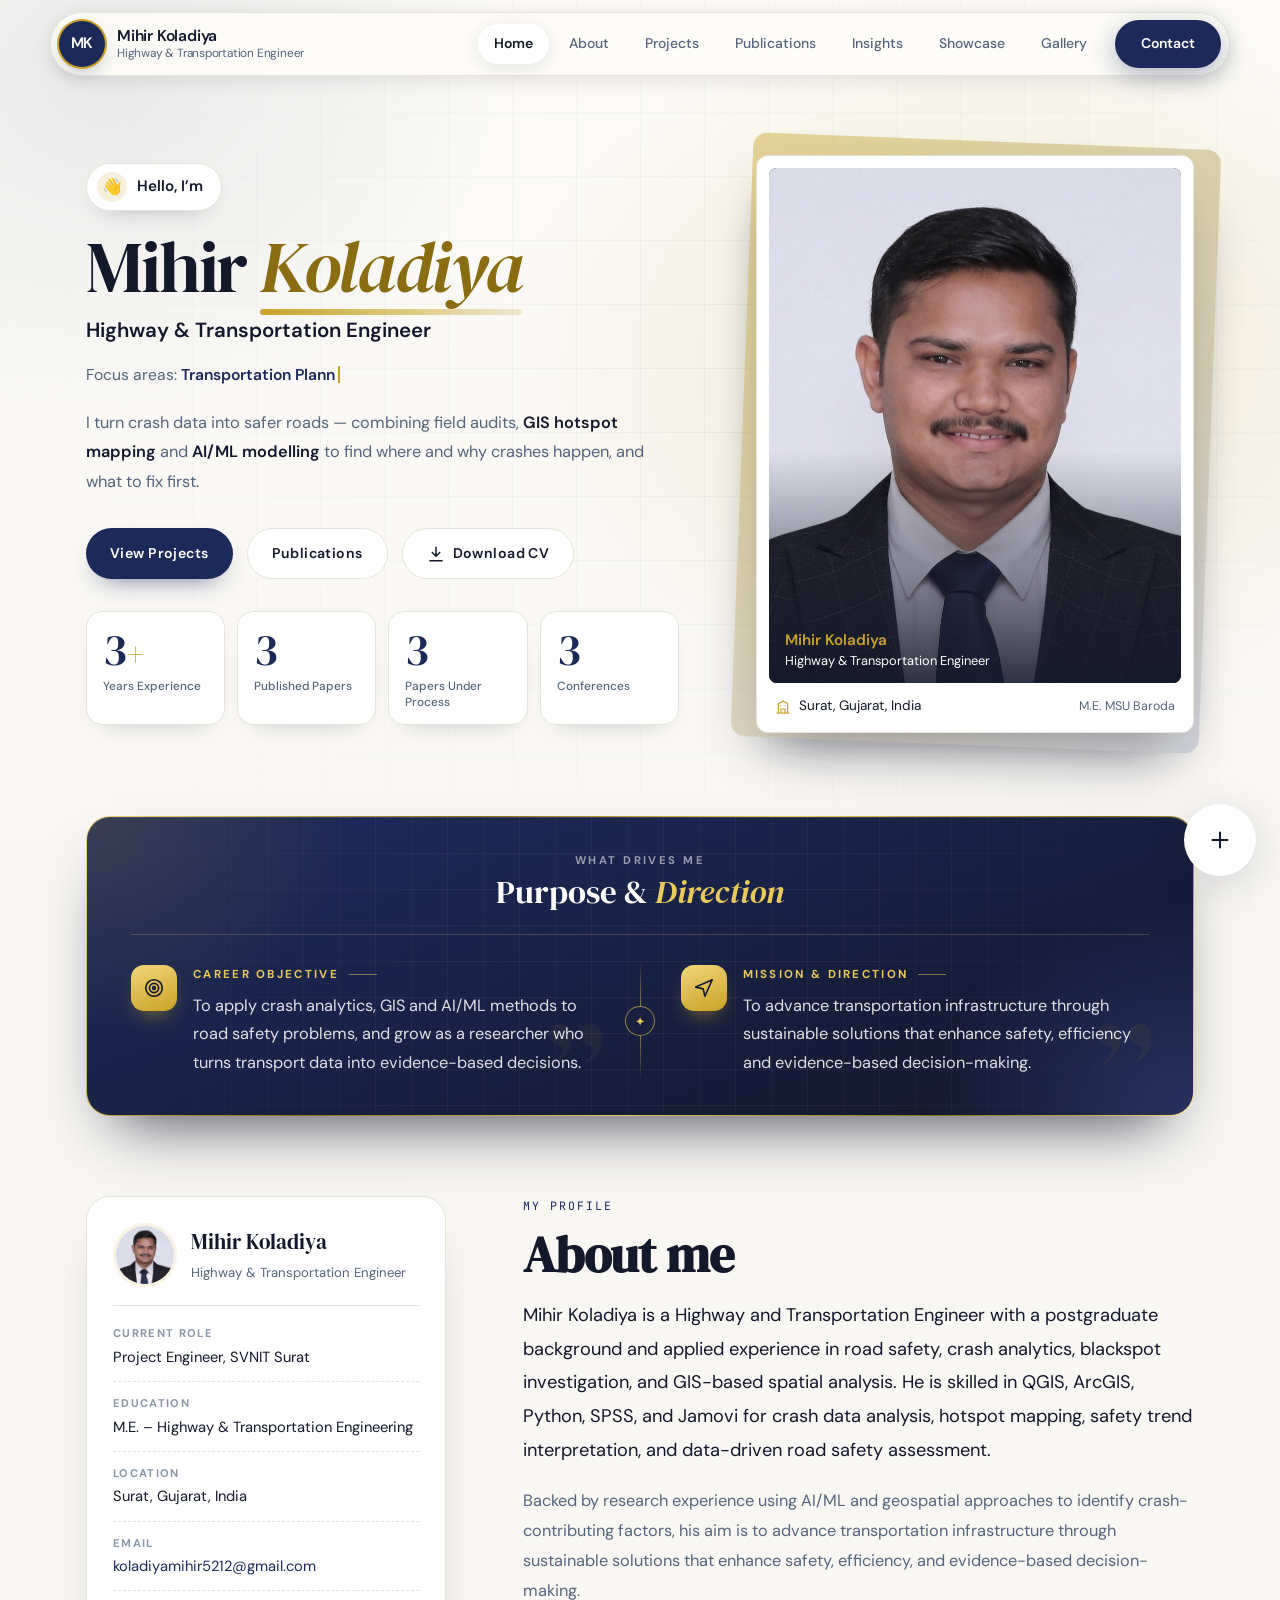
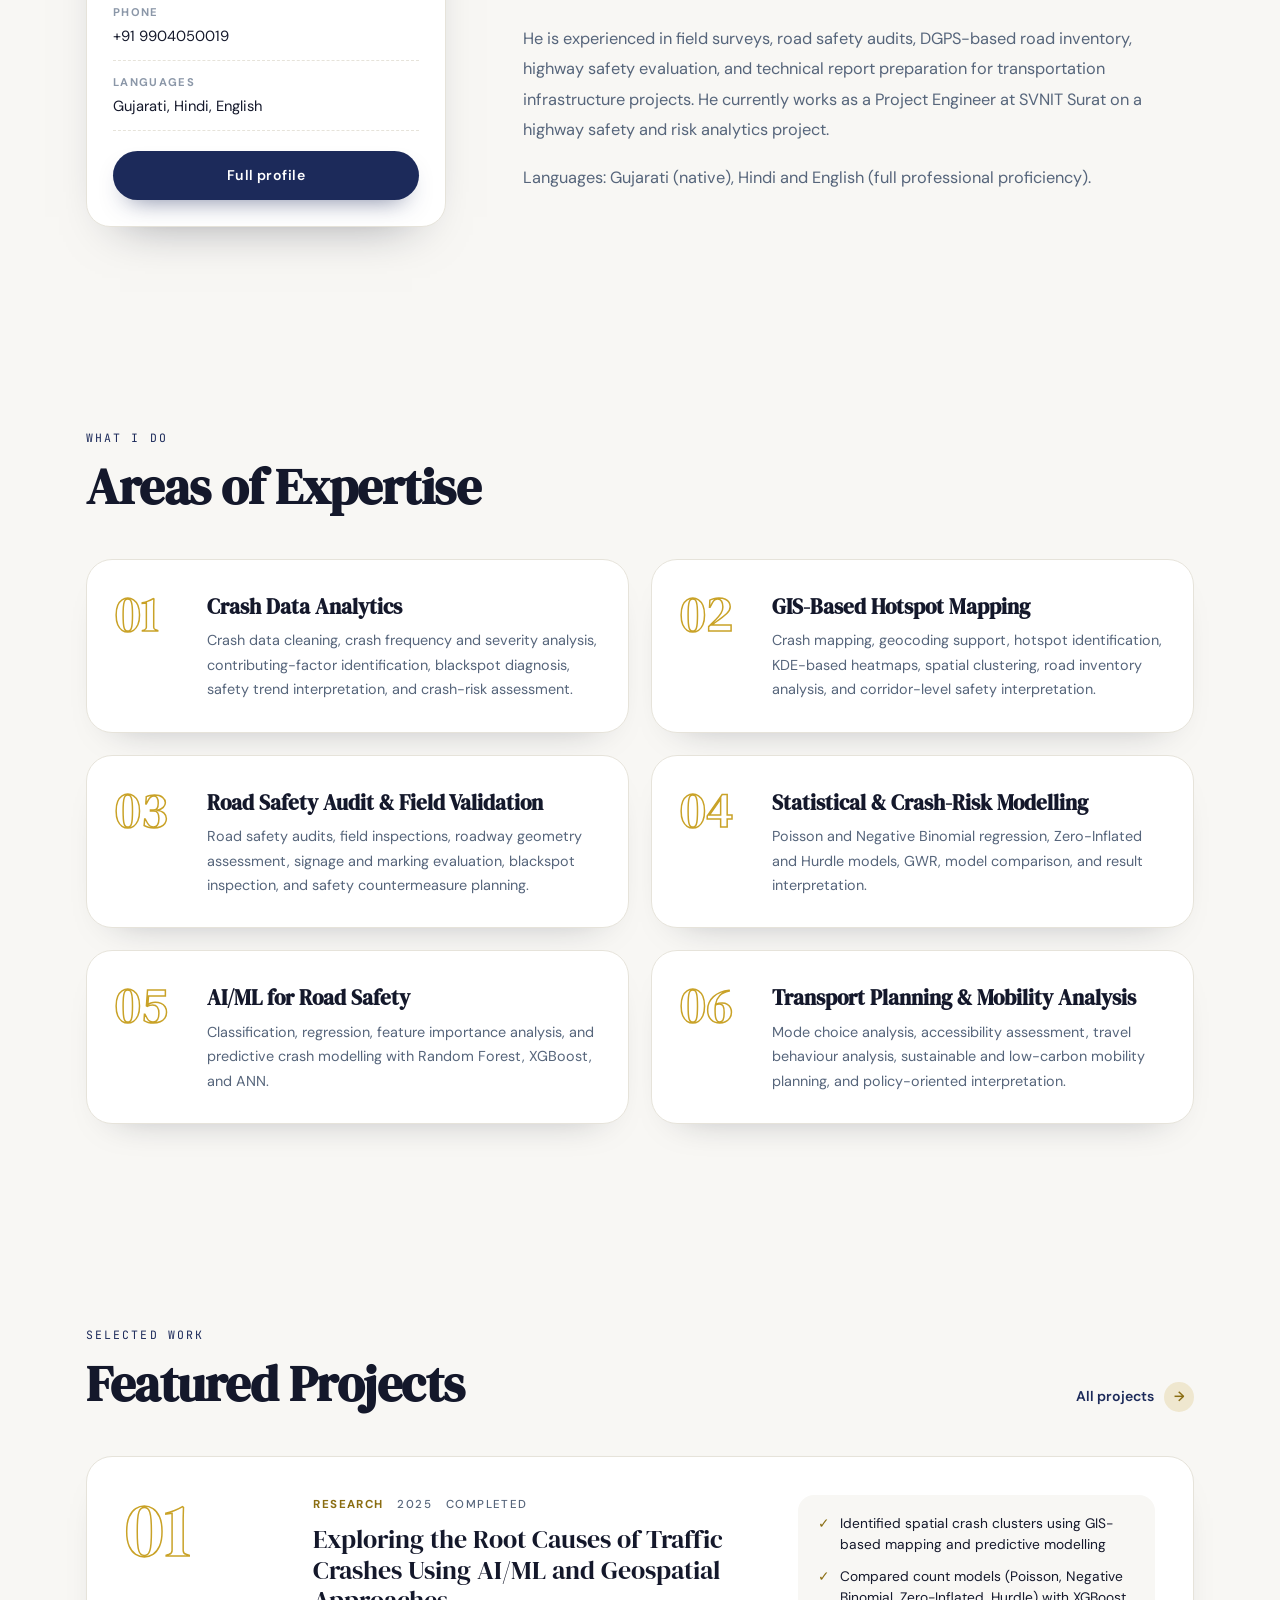
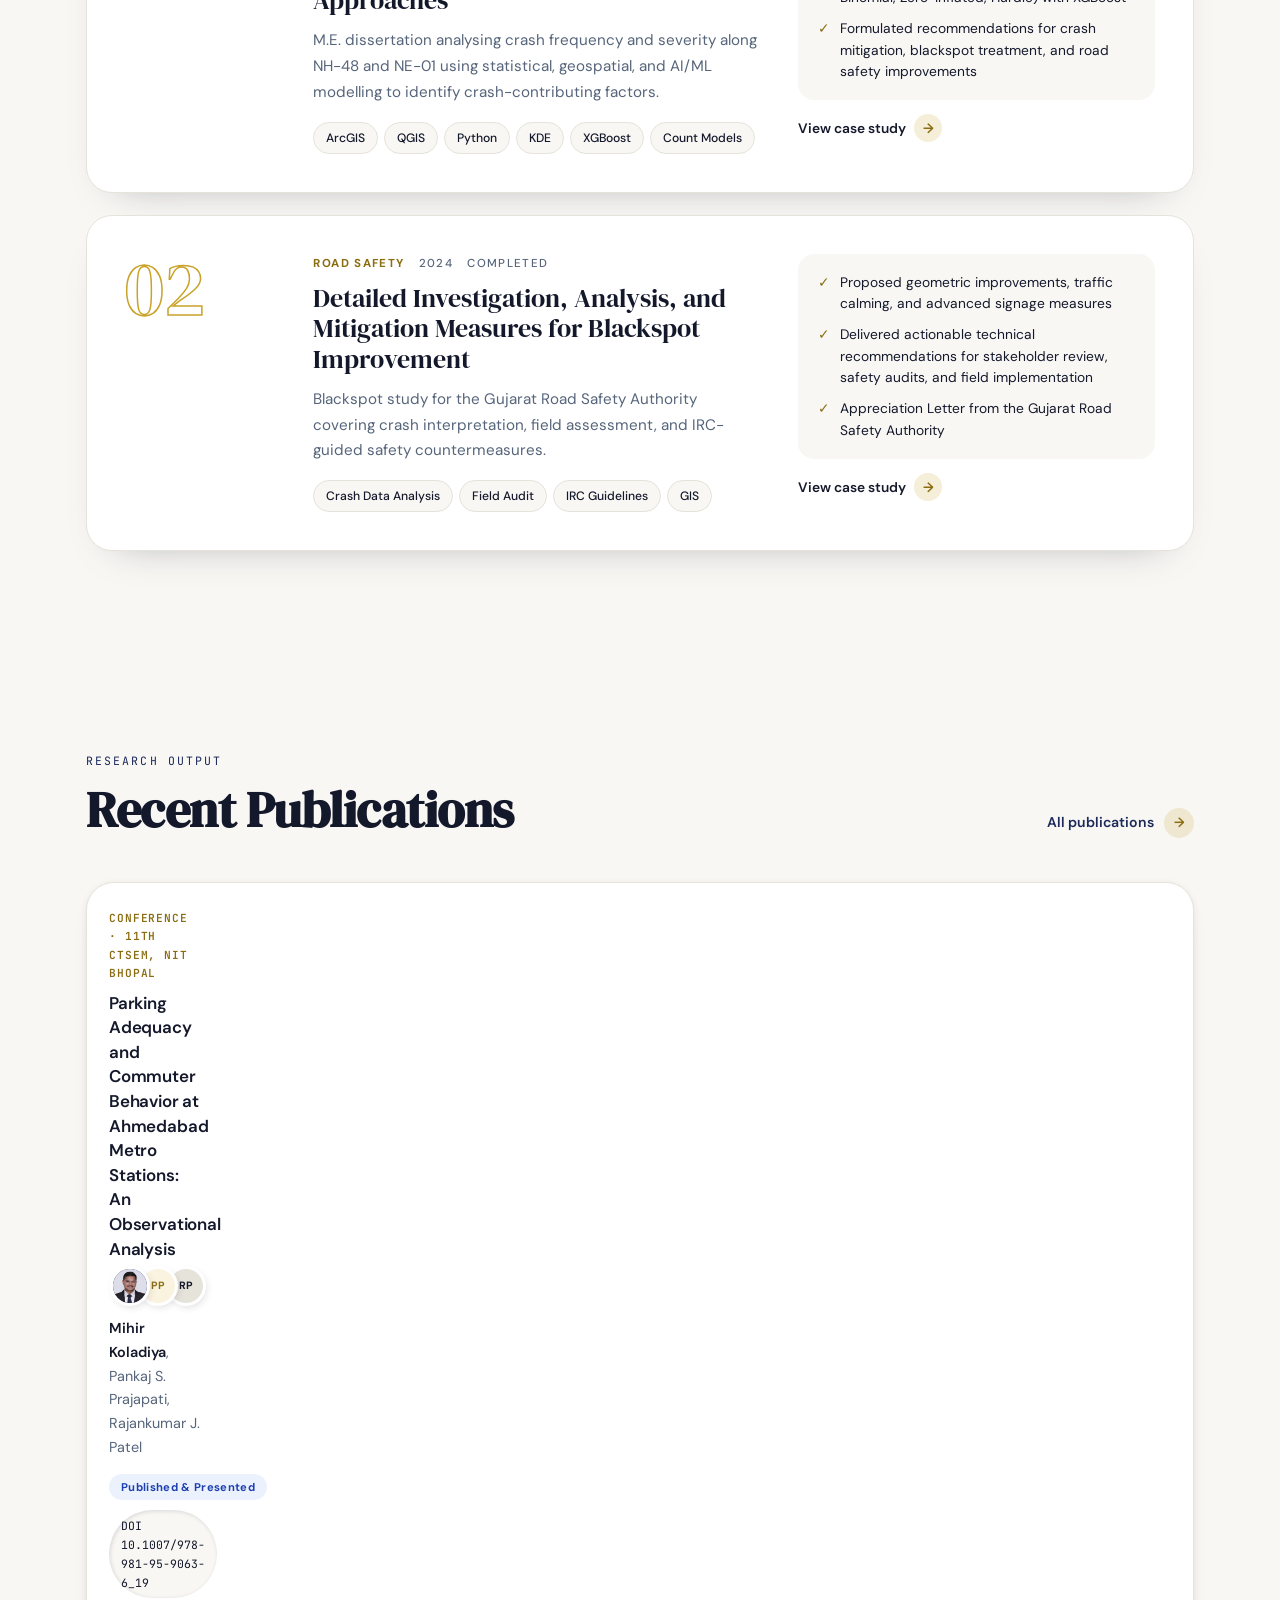
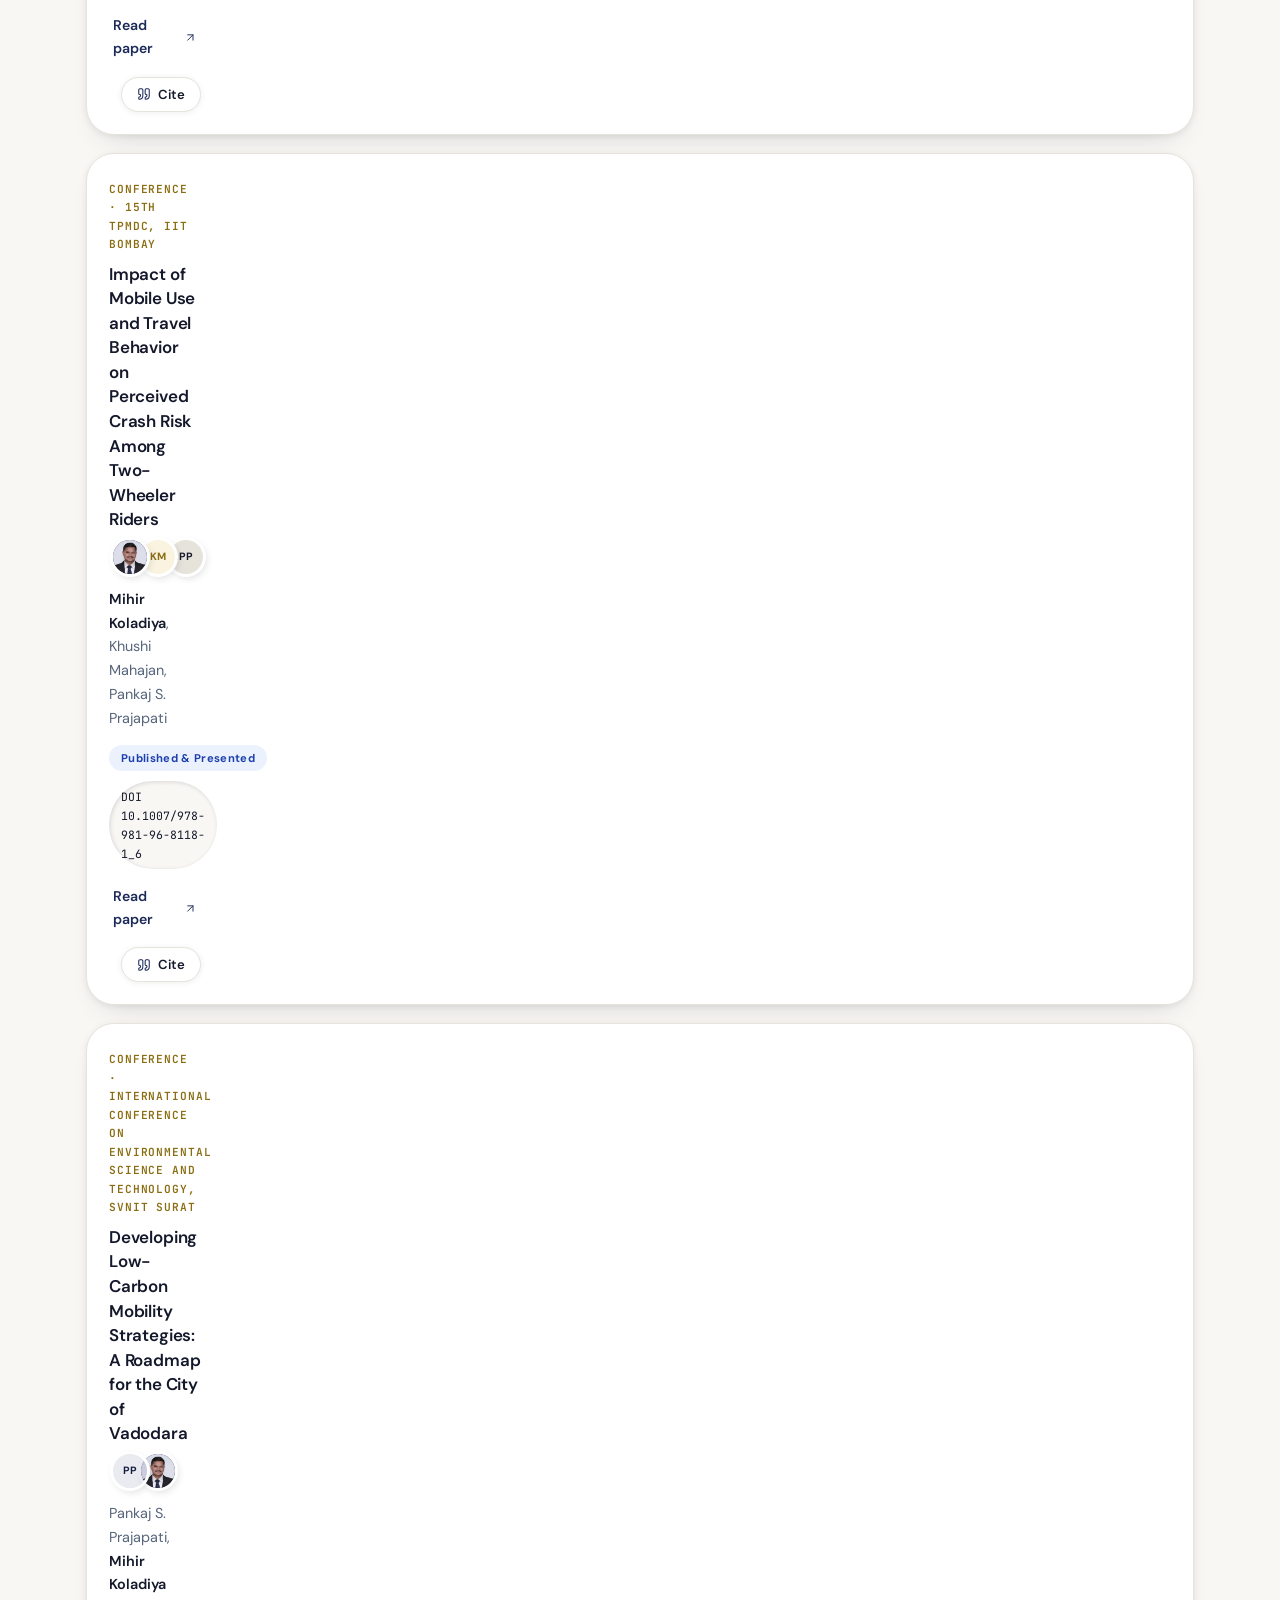
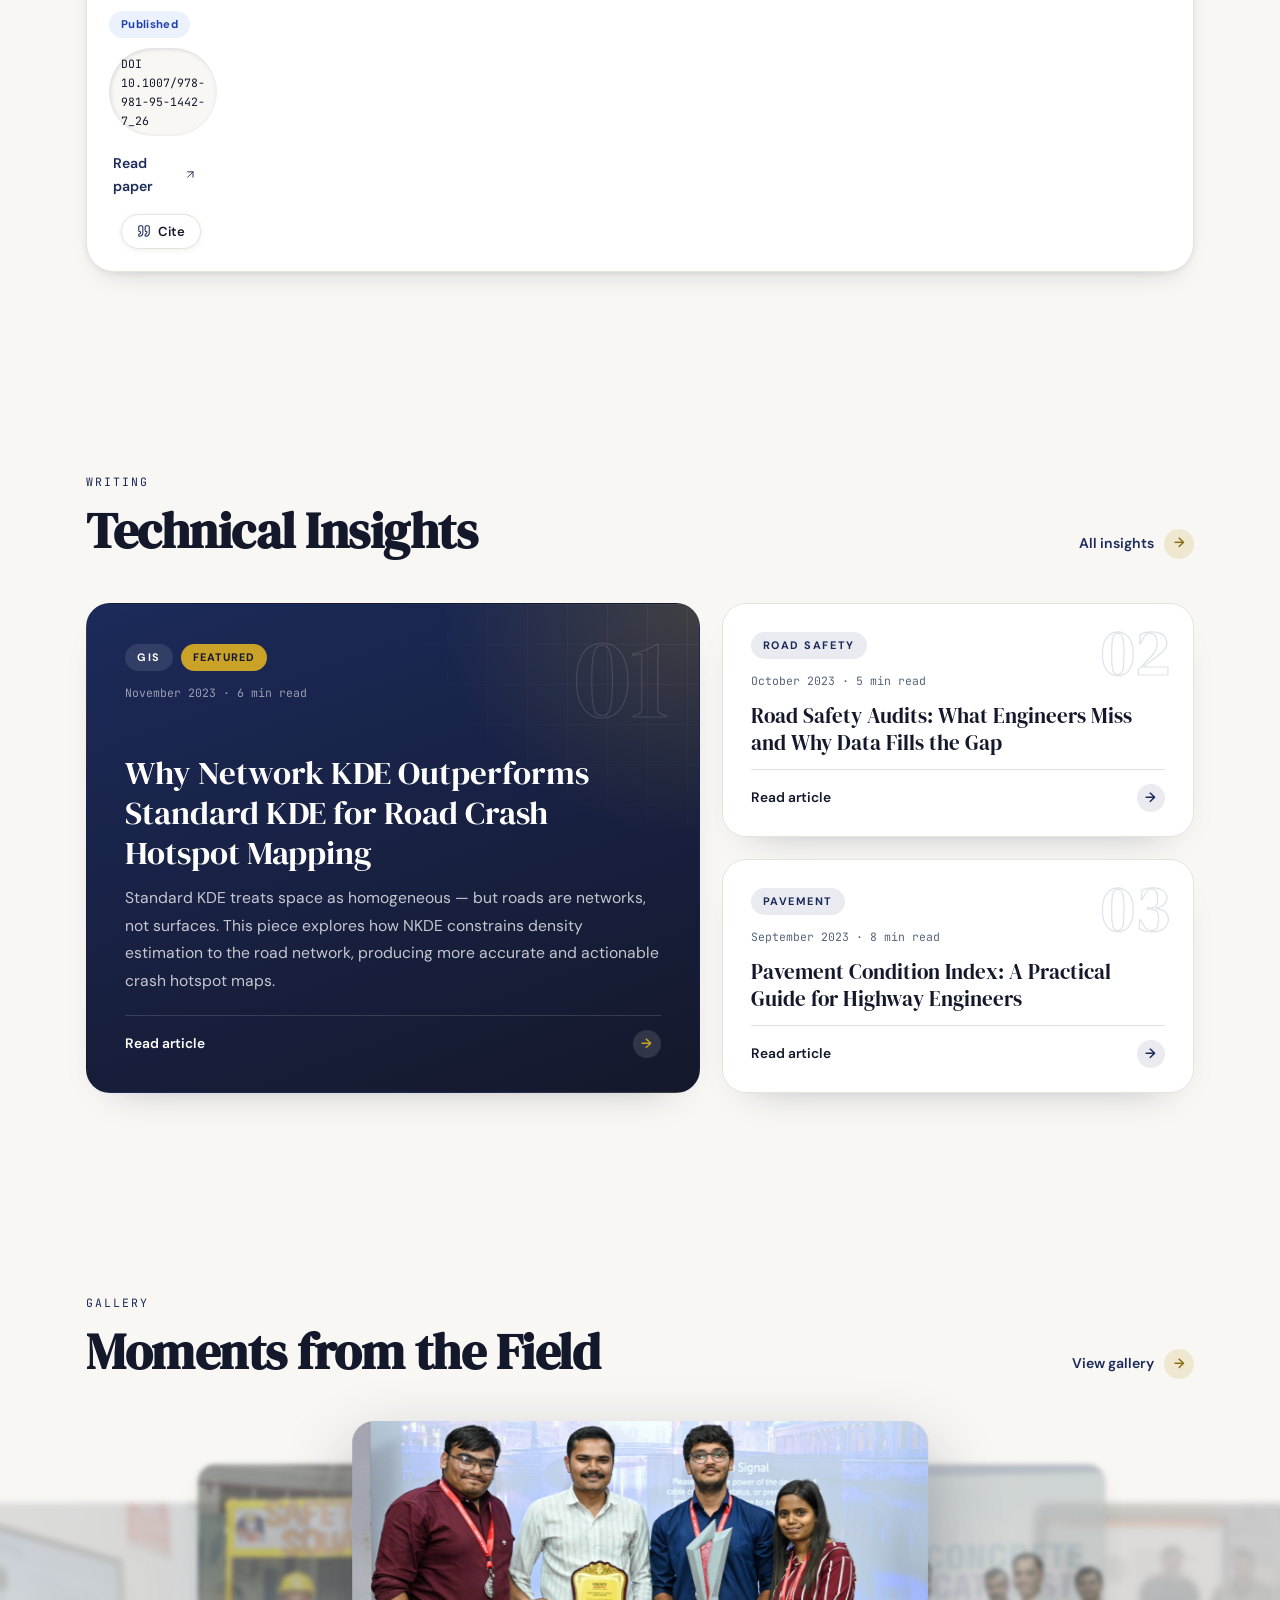
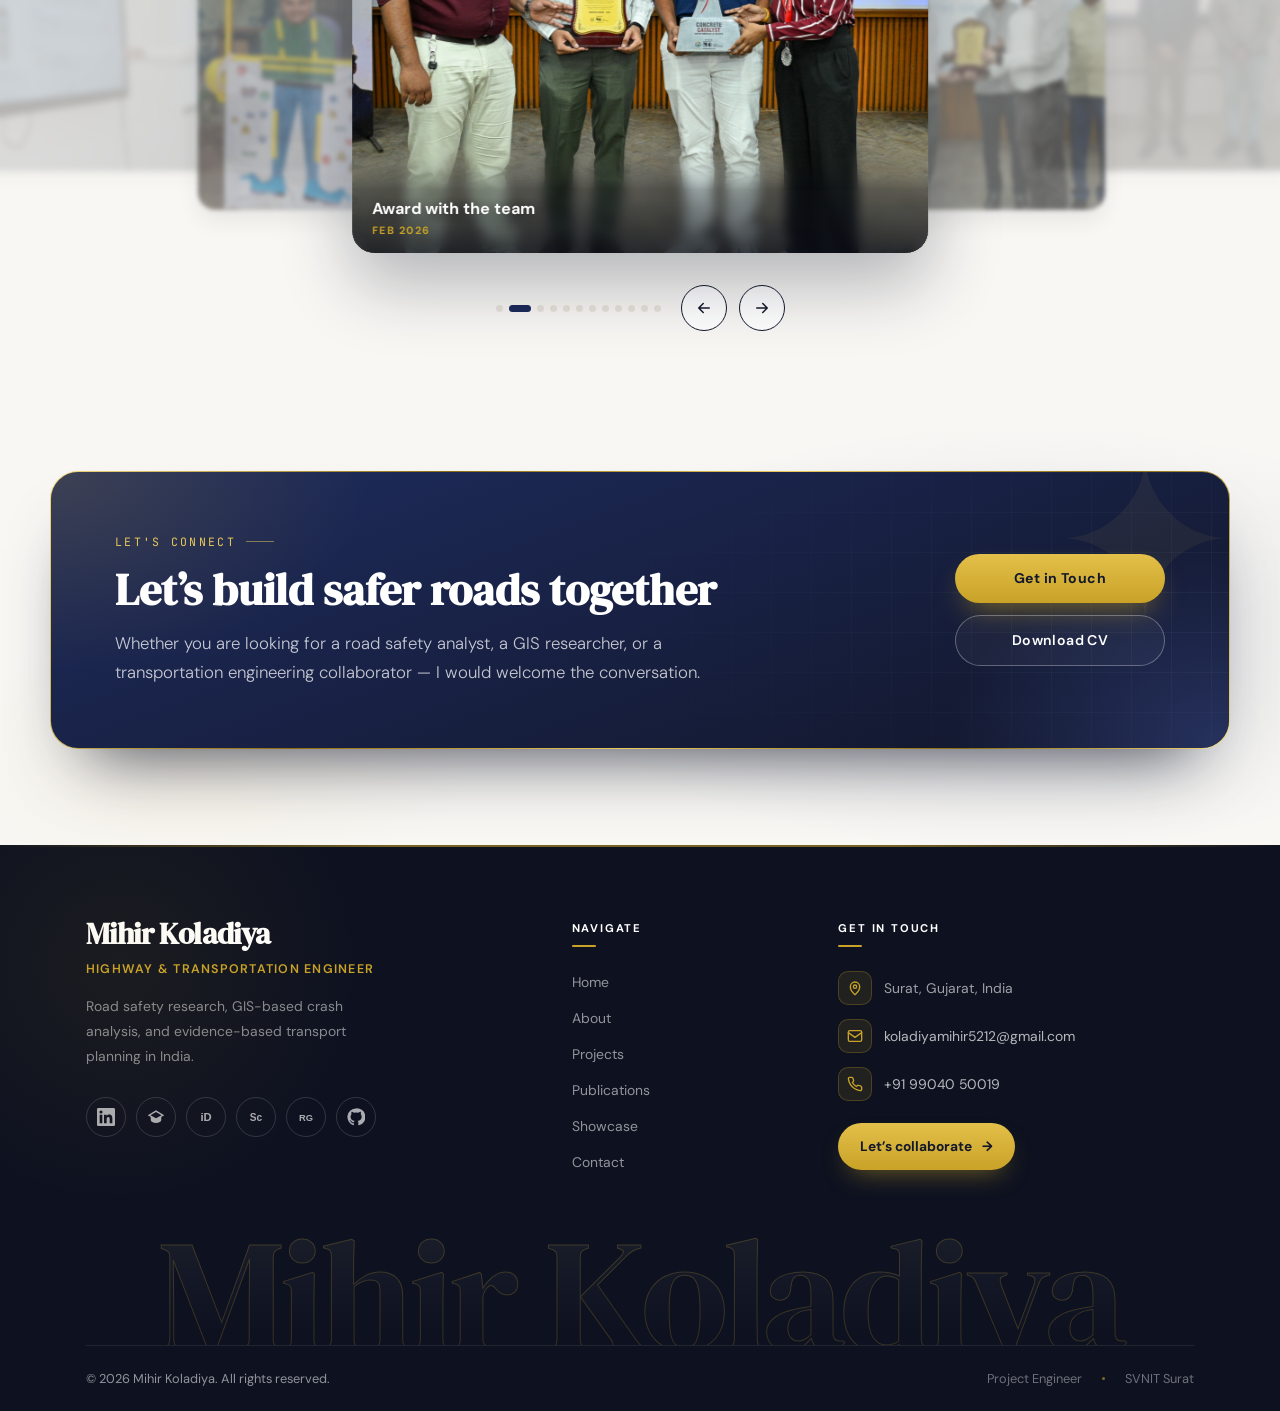
==== commit 35802874: "Publications by status with timeline, new accepted papers, footer and contact updates Co-Authored-By" ====
--- a/index.html
+++ b/index.html
@@ -237,16 +237,6 @@
           </nav>
         </div>
         <div>
-          <div class="footer__col-head">Expertise</div>
-          <ul class="fx-list">
-            <li>Crash Data Analytics</li>
-            <li>GIS Hotspot Mapping</li>
-            <li>Road Safety Audits</li>
-            <li>AI/ML for Road Safety</li>
-            <li>Transport Planning</li>
-          </ul>
-        </div>
-        <div>
           <div class="footer__col-head">Get in touch</div>
           <ul class="fx-contact">
             <li><span class="fx-ico"><svg viewBox="0 0 24 24" fill="none" stroke="currentColor" stroke-width="2" stroke-linecap="round" stroke-linejoin="round"><path d="M12 22s7-6.2 7-12a7 7 0 0 0-14 0c0 5.8 7 12 7 12z"/><circle cx="12" cy="10" r="2.5"/></svg></span><span>Surat, Gujarat, India</span></li>
--- a/css/style.css
+++ b/css/style.css
@@ -3201,19 +3201,105 @@
 .pf-more { display: inline-flex; align-items: center; gap: 8px; margin: 4px 0 0 46px; padding: 10px 20px; border-radius: 999px; border: 1px solid var(--gray-lt); background: var(--white); color: var(--accent); font: inherit; font-size: 0.85rem; font-weight: 700; cursor: pointer; transition: border-color .2s, background .2s; }
 .pf-more:hover { border-color: var(--accent); background: var(--light); }
 
-/* Education cards */
-.pf-edu { display: grid; grid-template-columns: repeat(2, 1fr); gap: 14px; }
-.pf-edu__card { position: relative; padding: 20px; border-radius: 18px; background: var(--light); border: 1px solid var(--gray-lt); }
-.pf-edu__card.is-top { background: linear-gradient(145deg, #1C2A5A, #14182B); border-color: transparent; color: #fff; }
-.pf-edu__card.is-top h3, .pf-edu__card.is-top .pf-org, .pf-edu__card.is-top .pf-desc { color: rgba(255,255,255,0.9); }
-.pf-edu__card.is-top .pf-edu__when { color: rgba(255,255,255,0.6); }
-.pf-edu__ico { width: 38px; height: 38px; border-radius: 12px; display: flex; align-items: center; justify-content: center; background: rgba(201,162,39,0.16); color: #9a7b14; margin-bottom: 12px; }
-.pf-edu__card.is-top .pf-edu__ico { color: var(--gold); background: rgba(201,162,39,0.18); }
-.pf-edu__ico svg { width: 18px; height: 18px; }
-.pf-edu__when { font-size: 0.74rem; font-weight: 700; color: var(--gray); margin: 0 0 4px; }
-.pf-edu__card h3 { font-size: 0.98rem; margin: 0 0 4px; color: var(--dark); }
-.pf-edu__grade { display: inline-block; margin: 10px 0 0; padding: 4px 10px; border-radius: 999px; font-size: 0.74rem; font-weight: 700; background: rgba(201,162,39,0.16); color: #7a5f0c; }
-.pf-edu__card.is-top .pf-edu__grade { background: var(--gold); color: #14182B; }
+/* ═══════════ EDUCATION REDESIGN (Featured Spotlight + Sleek Academic Rows) ═══════════ */
+.pf-edu-wrap { display: flex; flex-direction: column; gap: 16px; }
+
+/* Featured Master's Spotlight */
+.pf-edu-spotlight {
+  position: relative; overflow: hidden; padding: 24px 26px;
+  background: linear-gradient(145deg, #FFFFFF 0%, #F9F8F5 100%);
+  border: 1.5px solid rgba(201, 162, 39, 0.35); border-radius: 20px;
+  box-shadow: 0 12px 30px -18px rgba(20, 24, 43, 0.15);
+  transition: transform .3s ease, box-shadow .3s ease, border-color .3s ease;
+}
+.pf-edu-spotlight::before {
+  content: ''; position: absolute; left: 0; right: 0; top: 0; height: 3.5px;
+  background: linear-gradient(90deg, var(--gold), #E8C85A 45%, var(--accent) 100%);
+}
+.pf-edu-spotlight:hover {
+  transform: translateY(-2px); border-color: rgba(201, 162, 39, 0.6);
+  box-shadow: 0 18px 36px -18px rgba(20, 24, 43, 0.22);
+}
+.pf-edu-spotlight__top { display: flex; align-items: center; justify-content: space-between; gap: 12px; margin-bottom: 14px; }
+.pf-edu-tag {
+  display: inline-flex; align-items: center; gap: 7px; padding: 4px 12px;
+  border-radius: 999px; background: rgba(201, 162, 39, 0.13); color: #8A6D12;
+  font-size: 0.72rem; font-weight: 700; letter-spacing: 0.08em; text-transform: uppercase;
+}
+.pf-edu-tag__dot { width: 7px; height: 7px; border-radius: 50%; background: var(--gold); box-shadow: 0 0 0 3px rgba(201, 162, 39, 0.25); }
+.pf-edu-spotlight__period {
+  font-family: var(--font-mono); font-size: 0.8rem; font-weight: 700; color: var(--accent);
+  background: rgba(28, 42, 90, 0.06); padding: 4px 12px; border-radius: 999px; letter-spacing: 0.02em;
+}
+.pf-edu-spotlight__main { display: flex; align-items: center; gap: 16px; }
+.pf-edu-spotlight__icon {
+  flex-shrink: 0; width: 52px; height: 52px; border-radius: 16px;
+  background: linear-gradient(135deg, var(--accent), #252B48); color: var(--gold);
+  display: flex; align-items: center; justify-content: center; box-shadow: 0 8px 18px -6px rgba(28, 42, 90, 0.4);
+}
+.pf-edu-spotlight__icon svg { width: 24px; height: 24px; }
+.pf-edu-spotlight__body { flex: 1; min-width: 0; }
+.pf-edu-spotlight__title { font-size: 1.15rem; font-weight: 700; color: var(--dark); margin: 0 0 4px; line-height: 1.3; }
+.pf-edu-spotlight__inst { margin: 0; font-size: 0.92rem; color: #3E4A5E; line-height: 1.4; font-weight: 500; }
+.pf-edu-loc { color: var(--gray); font-weight: 400; }
+.pf-edu-spotlight__grade { flex-shrink: 0; }
+.pf-grade-pill {
+  display: inline-flex; align-items: center; padding: 5px 12px; border-radius: 999px;
+  font-size: 0.76rem; font-weight: 700; letter-spacing: 0.02em; background: var(--light);
+  border: 1px solid var(--gray-lt); color: var(--dark); white-space: nowrap;
+}
+.pf-grade-pill--gold {
+  background: linear-gradient(135deg, #FDF7E7 0%, #F8EBCC 100%);
+  border: 1px solid rgba(201, 162, 39, 0.45); color: #7A5F0C; font-weight: 800;
+  box-shadow: 0 2px 8px rgba(201, 162, 39, 0.12);
+}
+.pf-edu-thesis {
+  margin-top: 18px; padding: 14px 18px; border-radius: 14px;
+  background: rgba(28, 42, 90, 0.035); border: 1px solid rgba(28, 42, 90, 0.08); border-left: 3.5px solid var(--gold);
+}
+.pf-edu-thesis__head { display: flex; align-items: center; gap: 7px; margin-bottom: 6px; }
+.pf-edu-thesis__icon { display: flex; color: #8A6D12; }
+.pf-edu-thesis__icon svg { width: 15px; height: 15px; }
+.pf-edu-thesis__label { font-size: 0.7rem; font-weight: 700; letter-spacing: 0.1em; text-transform: uppercase; color: #8A6D12; }
+.pf-edu-thesis__title { margin: 0; font-size: 0.94rem; font-weight: 600; line-height: 1.55; color: var(--dark); }
+
+/* Subhead */
+.pf-edu-subhead { display: flex; align-items: center; gap: 14px; margin: 8px 0 2px; }
+.pf-edu-subhead span { font-size: 0.74rem; font-weight: 700; letter-spacing: 0.14em; text-transform: uppercase; color: var(--gray); }
+.pf-edu-subhead::after { content: ''; flex: 1; height: 1px; background: var(--gray-lt); }
+
+/* Prior rows */
+.pf-edu-rows { display: flex; flex-direction: column; gap: 10px; }
+.pf-edu-row {
+  display: grid; grid-template-columns: 46px 1fr auto; align-items: center; gap: 16px;
+  padding: 14px 18px; background: var(--white); border: 1px solid var(--gray-lt); border-radius: 16px;
+  transition: transform .25s cubic-bezier(.22,1,.36,1), border-color .25s ease, box-shadow .25s ease;
+}
+.pf-edu-row:hover {
+  transform: translateX(4px); border-color: rgba(201, 162, 39, 0.45);
+  box-shadow: 0 10px 24px -14px rgba(20, 24, 43, 0.18); background: #FCFBF9;
+}
+.pf-edu-row__badge {
+  width: 46px; height: 46px; border-radius: 12px; display: flex; align-items: center; justify-content: center;
+  background: rgba(28, 42, 90, 0.05); color: var(--accent); font-weight: 700; font-size: 0.82rem;
+  font-family: var(--font-mono); letter-spacing: 0.02em; border: 1px solid rgba(28, 42, 90, 0.06);
+}
+.pf-edu-row:hover .pf-edu-row__badge { background: rgba(201, 162, 39, 0.12); color: #8A6D12; border-color: rgba(201, 162, 39, 0.25); }
+.pf-edu-row__body { min-width: 0; }
+.pf-edu-row__title { margin: 0 0 2px; font-size: 0.98rem; font-weight: 600; color: var(--dark); line-height: 1.35; }
+.pf-edu-row__inst { margin: 0; font-size: 0.86rem; color: #4A5568; }
+.pf-edu-row__meta { display: flex; align-items: center; gap: 14px; text-align: right; justify-content: flex-end; }
+.pf-edu-row__period { font-family: var(--font-mono); font-size: 0.78rem; font-weight: 600; color: var(--gray); white-space: nowrap; }
+
+/* Responsiveness */
+@media (max-width: 768px) {
+  .pf-edu-spotlight { padding: 20px 18px; }
+  .pf-edu-spotlight__main { flex-wrap: wrap; }
+  .pf-edu-spotlight__grade { width: 100%; margin-top: 4px; }
+  .pf-edu-row { grid-template-columns: 42px 1fr; gap: 12px; padding: 14px 14px; }
+  .pf-edu-row__badge { width: 42px; height: 42px; font-size: 0.76rem; }
+  .pf-edu-row__meta { grid-column: 2 / -1; justify-content: space-between; margin-top: 2px; padding-top: 8px; border-top: 1px dashed var(--gray-lt); }
+}
 
 /* Skills tiles */
 .pf-skill-grid { display: grid; grid-template-columns: repeat(2, 1fr); gap: 14px; }
@@ -3246,3 +3332,50 @@
   .pf-more { margin-left: 0; }
   .pf-tl__item { gap: 12px; }
 }
+
+/* Typography consistency: contact headline uses the site heading font */
+.cx-title { font-family: var(--font-display); font-weight: 400; letter-spacing: -0.01em; }
+.cx-title b { font-weight: 400; }
+
+/* ═══ Mobile nav — compact bar + compact menu ═══ */
+@media (max-width: 900px) {
+  .navbar { top: 8px; margin-top: 8px; padding: 0 10px; }
+  .navbar__inner { height: 54px; padding: 0 4px 0 6px; }
+  .navbar__mark { width: 38px; height: 38px; font-size: .85rem; }
+  .navbar__wordmark { font-size: .9rem; }
+  .navbar__toggle { margin-right: 8px; }
+  .navbar__links { top: calc(54px + 16px); left: 10px; right: 10px; padding: 8px; max-height: calc(100vh - 90px); overflow-y: auto; }
+  .navbar__links a { padding: 9px 14px; font-size: .92rem; }
+  .navbar__links a.nav-cta { margin: 6px 0 0; padding: 10px 14px; }
+}
+/* Footer — 3 columns after removing Expertise */
+.footer--v2 .fx-main { grid-template-columns: 1.6fr 0.8fr 1.3fr; }
+@media (max-width: 1000px) { .footer--v2 .fx-main { grid-template-columns: 1fr 1fr; } }
+@media (max-width: 640px) { .footer--v2 .fx-main { grid-template-columns: 1fr; } }
+
+/* ═══ Publications — timeline + venue logos ═══ */
+.pub-tl { list-style: none; margin: 0; padding: 0; }
+.pub-tl__item { display: grid; grid-template-columns: 64px 28px 1fr; align-items: stretch; }
+.pub-tl__year { padding-top: 26px; font-family: var(--font-display); font-size: 1.35rem; line-height: 1; color: var(--accent); text-align: right; }
+.pub-tl__rail { position: relative; display: flex; justify-content: center; }
+.pub-tl__rail::before { content: ""; position: absolute; top: 0; bottom: 0; left: 50%; width: 2px; transform: translateX(-50%); background: #E4E0D6; }
+.pub-tl__item:first-child .pub-tl__rail::before { top: 30px; }
+.pub-tl__item:last-child .pub-tl__rail::before { bottom: calc(100% - 30px); }
+.pub-tl__dot { position: relative; z-index: 1; margin-top: 26px; width: 12px; height: 12px; border-radius: 50%; background: #fff; border: 3px solid var(--accent); }
+.pub-tl__item.is-first .pub-tl__dot { background: #C9A227; border-color: #C9A227; }
+.pub-tl .pub-card { margin: 0 0 16px; }
+.pub-logo { flex-shrink: 0; width: 60px; height: 60px; border-radius: 14px; overflow: hidden; display: flex; align-items: center; justify-content: center; background: #fff; border: 1px solid #ECE8DE; font-family: var(--font-mono); font-size: .72rem; color: var(--accent); }
+.pub-logo .pf-orglogo { width: 100%; height: 100%; object-fit: contain; padding: 5px; }
+.pub-card__venue { font-family: var(--font-mono); font-size: .7rem; letter-spacing: .08em; text-transform: uppercase; }
+@media (max-width: 700px) {
+  .pub-tl__item { grid-template-columns: 18px 1fr; }
+  .pub-tl__year { grid-column: 1 / -1; text-align: left; padding: 14px 0 8px; font-size: 1.2rem; }
+  .pub-tl__item:not(.is-first) .pub-tl__year { display: none; }
+  .pub-tl__dot { margin-top: 22px; }
+  .pub-tl__rail::before, .pub-tl__item:first-child .pub-tl__rail::before { top: 0; }
+}
+/* Publications timeline — card without year circle uses full width */
+.pub-tl .pub-card { display: block; padding: 22px 26px; border-radius: 22px; }
+.pub-tl .pub-card__body { width: 100%; }
+.pub-group + .pub-group { margin-top: 40px; }
+
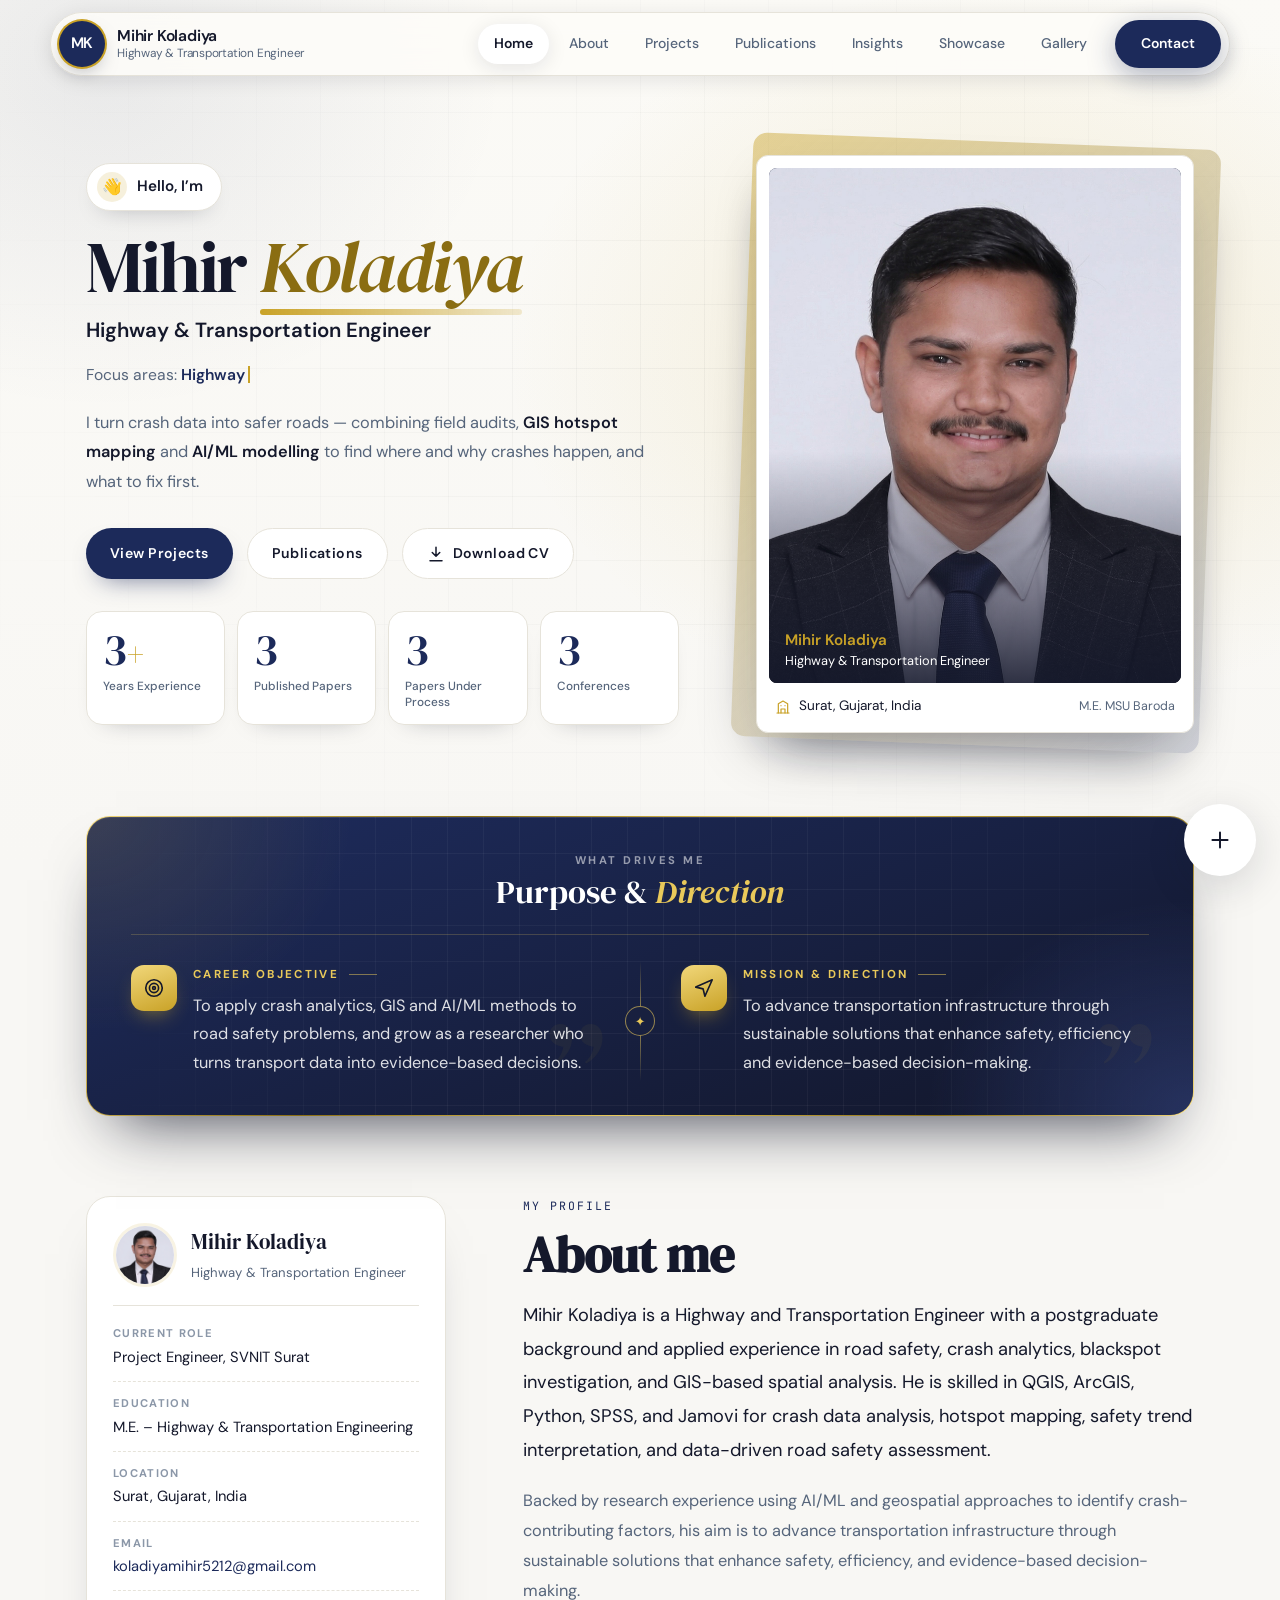
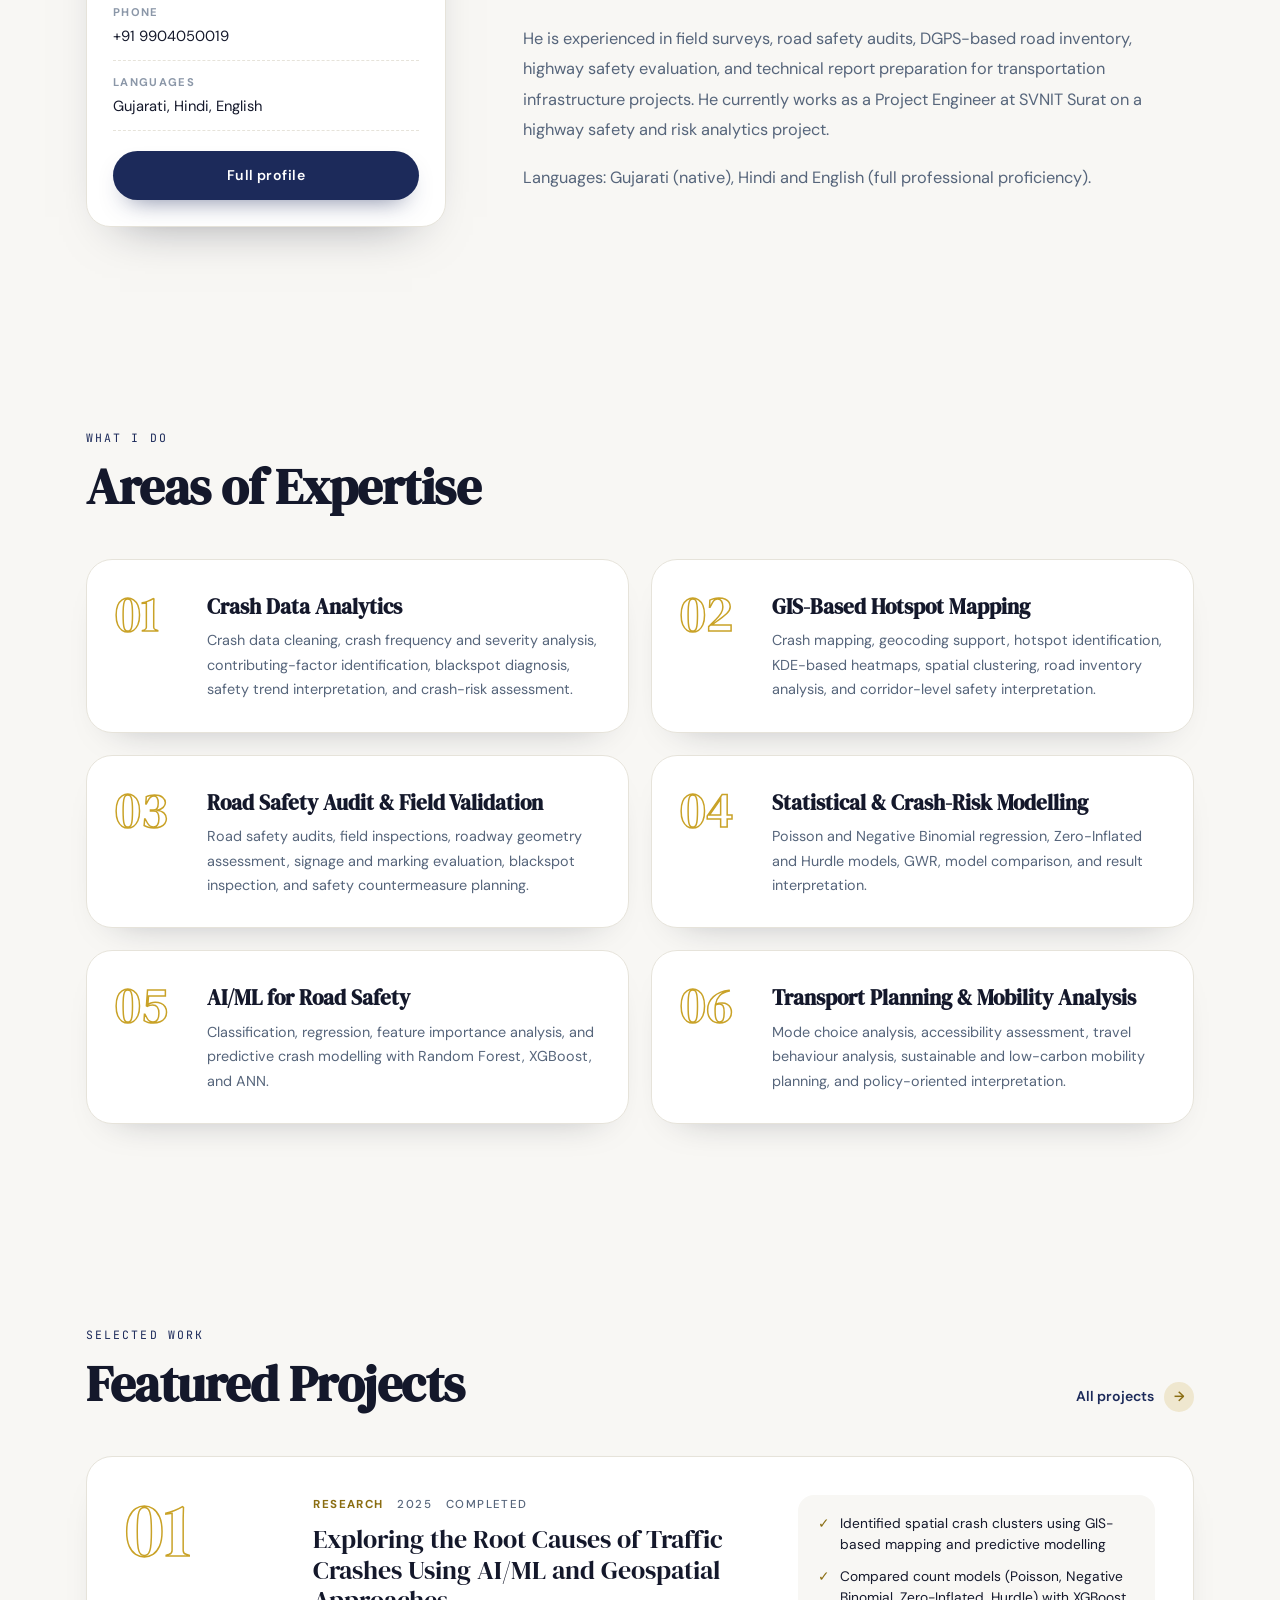
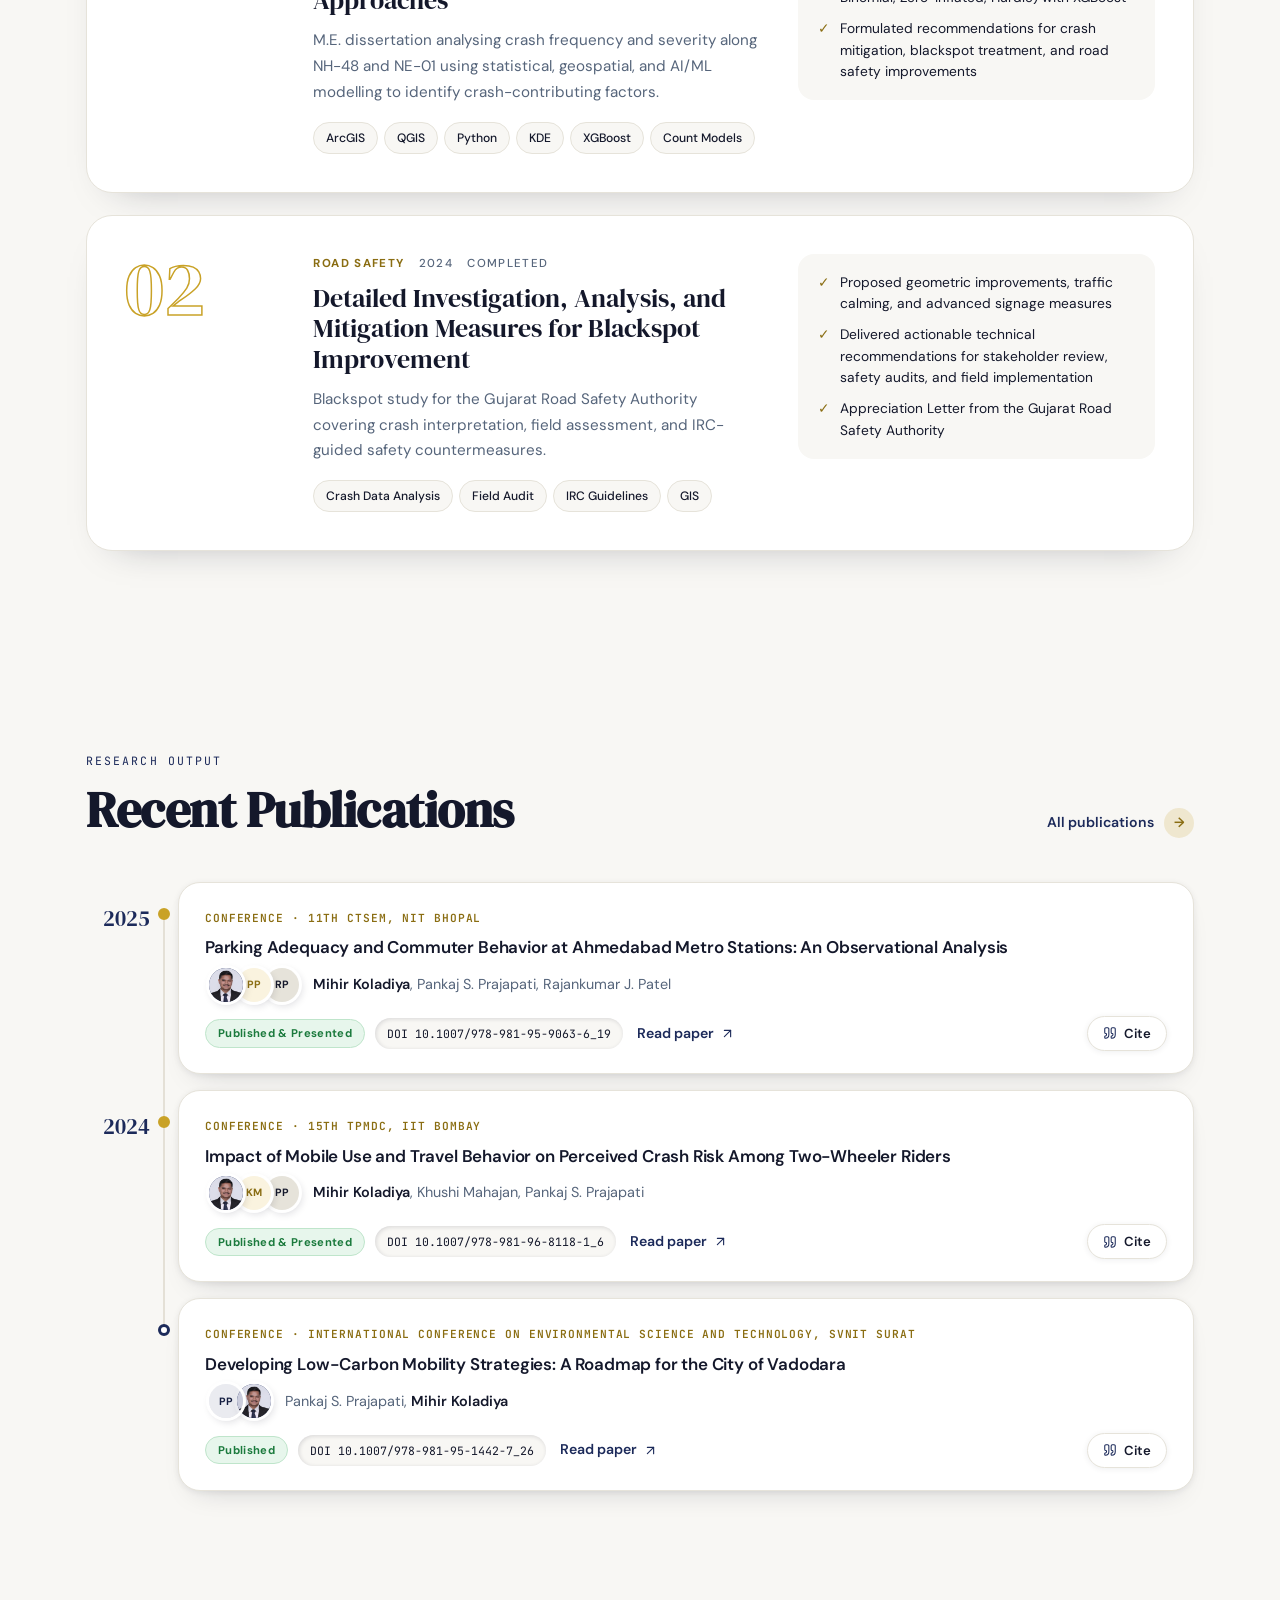
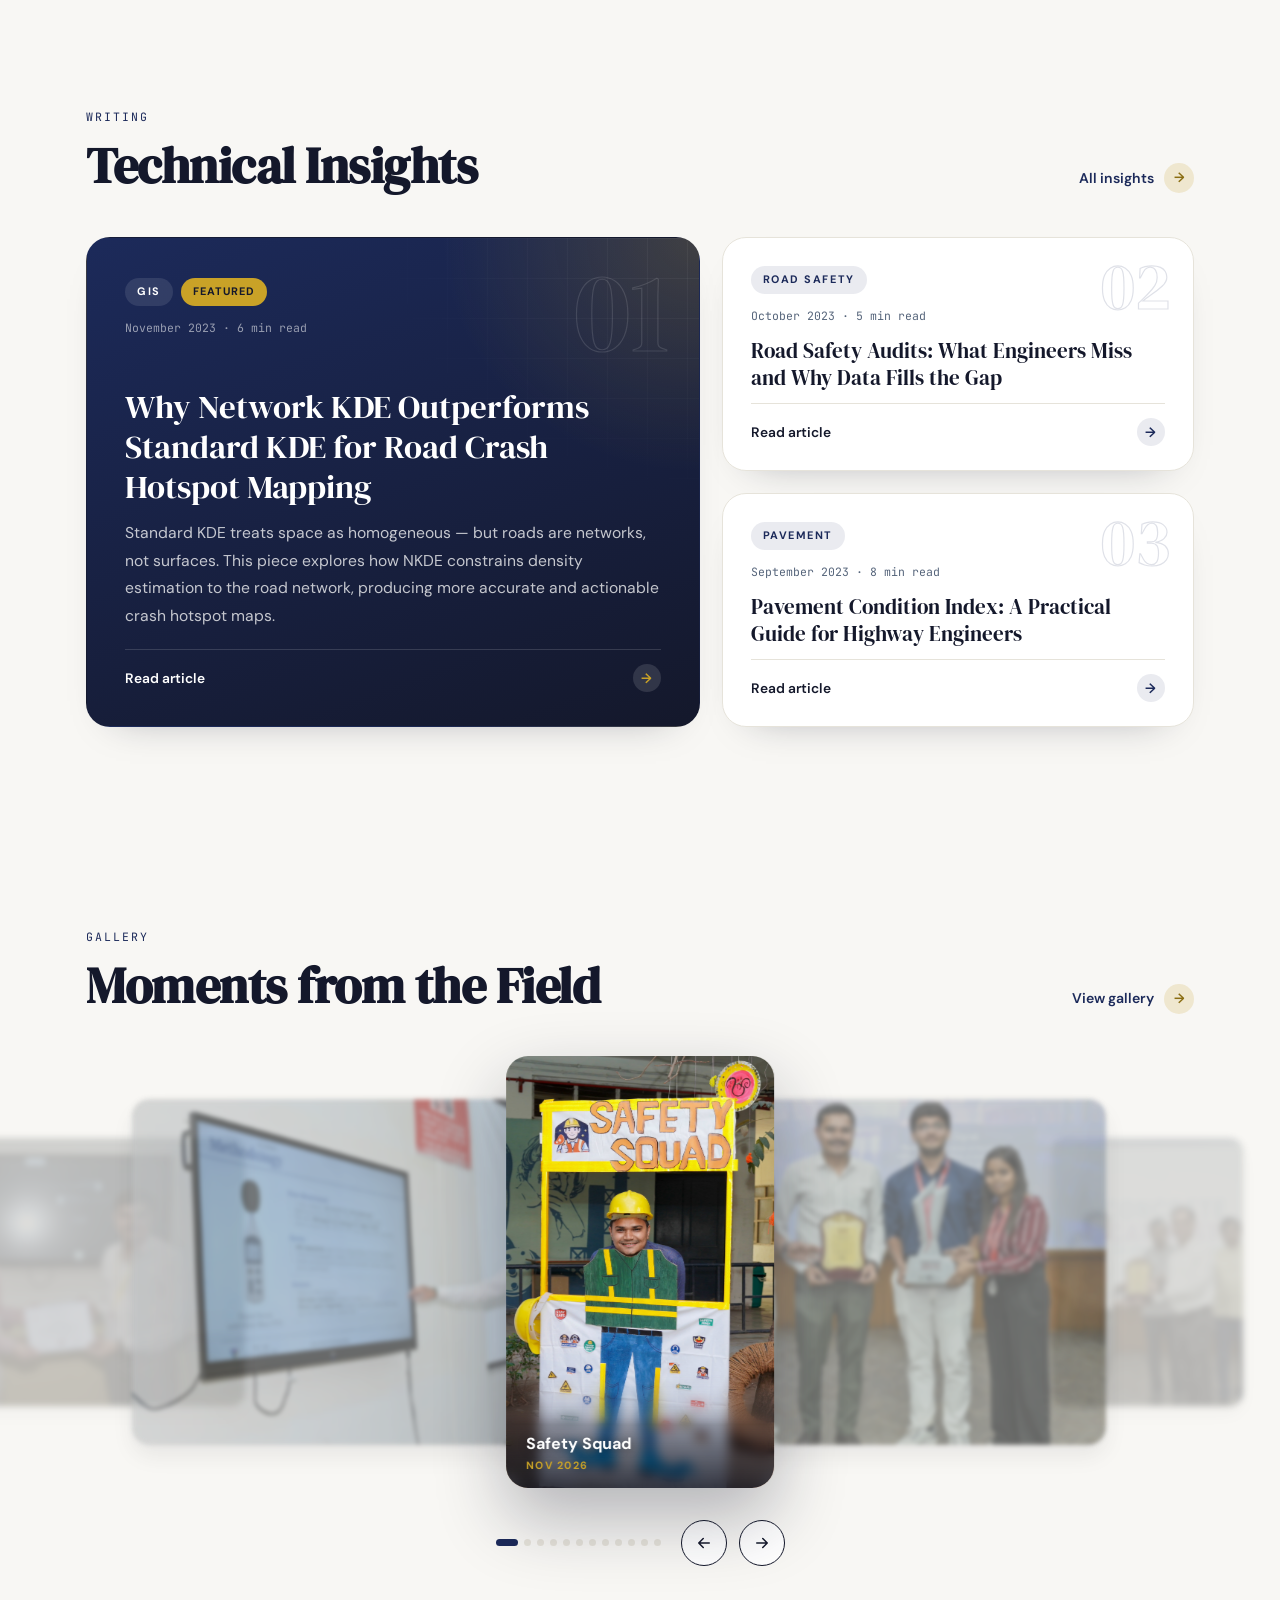
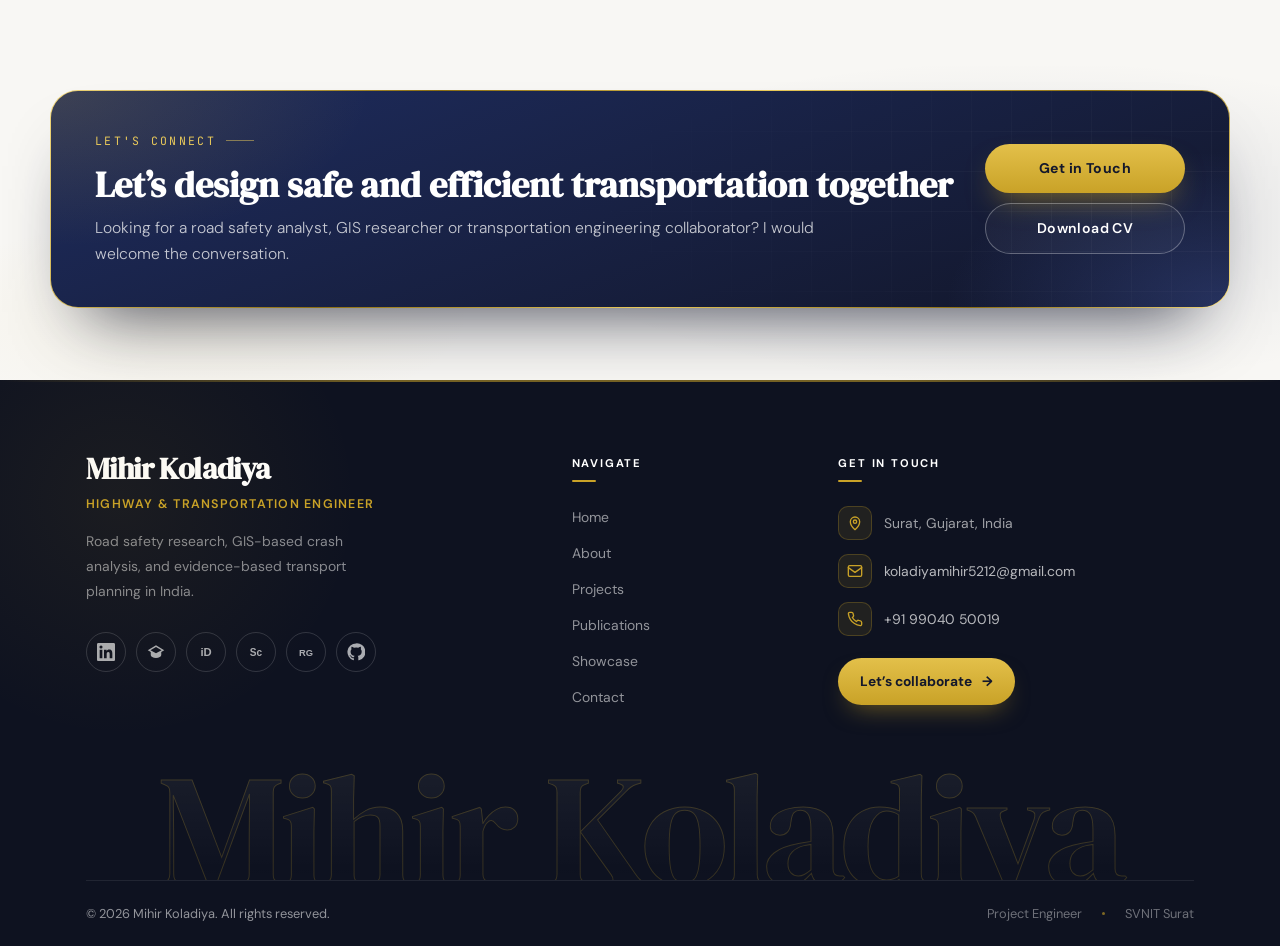
==== commit 9c07cb92: "CTA cards: page-specific messages, cleaner layout, stacked buttons, no sparkle background Co-Authore" ====
--- a/index.html
+++ b/index.html
@@ -196,13 +196,11 @@
   <section class="cta-section" aria-label="Call to action">
     <div class="cta-section__inner">
       <span class="cta-section__label">Let's Connect</span>
-      <h2 class="cta-section__title">Let&rsquo;s build safer roads together</h2>
-      <p class="cta-section__desc">
-        Whether you are looking for a road safety analyst, a GIS researcher, or a transportation engineering collaborator — I would welcome the conversation.
-      </p>
+      <h2 class="cta-section__title">Let&rsquo;s design safe and efficient transportation together</h2>
+      <p class="cta-section__desc">Looking for a road safety analyst, GIS researcher or transportation engineering collaborator? I would welcome the conversation.</p>
       <div class="cta-section__actions">
         <a href="contact.html" class="btn btn-white">Get in Touch</a>
-        <a href="assets/docs/Mihir_Koladiya_CV.pdf" download class="btn btn-outline-white">Download CV</a>
+        <a href="assets/docs/Mihir_Koladiya_CV.pdf" download="" class="btn btn-outline-white">Download CV</a>
       </div>
     </div>
   </section>
--- a/css/style.css
+++ b/css/style.css
@@ -3379,3 +3379,357 @@
 .pub-tl .pub-card__body { width: 100%; }
 .pub-group + .pub-group { margin-top: 40px; }
 
+
+
+
+
+/* ═══ Publication stats — icon cards ═══ */
+.pub-stats { gap: 16px; margin-bottom: 48px; }
+.pub-stat { --c: #1C2A5A; --bg: rgba(28,42,90,.08); display: flex; align-items: center; gap: 16px; padding: 20px 22px; text-align: left; background: #fff; border: 1px solid #E7E5DF; border-radius: 18px; box-shadow: 0 10px 24px -22px rgba(20,24,43,.35); transition: transform .25s ease, box-shadow .25s ease, border-color .25s ease; }
+.pub-stat:hover { transform: translateY(-3px); border-color: var(--c); box-shadow: 0 16px 30px -22px rgba(20,24,43,.45); }
+.pub-stat--2 { --c: #0F6E5F; --bg: rgba(15,110,95,.09); }
+.pub-stat--3 { --c: #B4651A; --bg: rgba(217,130,43,.12); }
+.pub-stat--4 { --c: #9A7B14; --bg: rgba(201,162,39,.14); }
+.pub-stat__ico { flex-shrink: 0; width: 48px; height: 48px; border-radius: 14px; display: grid; place-items: center; background: var(--bg); color: var(--c); }
+.pub-stat__ico svg { width: 22px; height: 22px; }
+.pub-stat__value, .pub-stat:last-child .pub-stat__value { margin: 0; font-family: var(--font-display); font-size: 2rem; line-height: 1; color: #14182B; }
+.pub-stat__label { margin-top: 5px; font-family: var(--font-body); font-size: .82rem; font-weight: 500; letter-spacing: 0; text-transform: none; color: #5B6474; line-height: 1.3; }
+@media (max-width: 900px) { .pub-stats { grid-template-columns: repeat(2, minmax(0, 1fr)); } }
+@media (max-width: 700px) { .pub-stats { gap: 10px; } .pub-stat { padding: 14px; gap: 12px; } .pub-stat__ico { width: 40px; height: 40px; border-radius: 12px; } .pub-stat__value, .pub-stat:last-child .pub-stat__value { font-size: 1.7rem; } .pub-stat__label { font-size: .76rem; } }
+.pub-stat__ico { display: none; }
+/* Publication stats — refined, no icons */
+.pub-stat { position: relative; overflow: hidden; padding: 22px 24px 20px; }
+.pub-stat::before { content: ""; position: absolute; left: 0; top: 18px; bottom: 18px; width: 3px; border-radius: 0 3px 3px 0; background: var(--c); }
+.pub-stat__value, .pub-stat:last-child .pub-stat__value { font-size: 2.6rem; color: var(--c); }
+.pub-stat__label { margin-top: 8px; font-family: var(--font-mono); font-size: .66rem; letter-spacing: .14em; text-transform: uppercase; color: #6B7280; }
+@media (max-width: 700px) { .pub-stat { padding: 16px 18px; } .pub-stat__value, .pub-stat:last-child .pub-stat__value { font-size: 2.1rem; } }
+
+/* ═══ Publication stats — research output bar ═══ */
+#pub-stats { display: block; }
+.ps { padding: 26px 30px 24px; background: #fff; border: 1px solid #E7E5DF; border-radius: 20px; box-shadow: 0 12px 28px -24px rgba(20,24,43,.35); }
+.ps__head { display: flex; justify-content: space-between; align-items: baseline; margin-bottom: 16px; }
+.ps__kicker { font-family: var(--font-display); font-size: 1.35rem; color: #14182B; }
+.ps__note { font-family: var(--font-mono); font-size: .66rem; letter-spacing: .14em; text-transform: uppercase; color: #8A93A3; }
+.ps__bar { display: flex; gap: 4px; height: 10px; margin-bottom: 22px; }
+.ps__seg { border-radius: 999px; background: var(--c); min-width: 10px; }
+.ps--1 { --c: #1C2A5A; } .ps--2 { --c: #2E8B7A; } .ps--3 { --c: #D9822B; } .ps--4 { --c: #C9A227; }
+.ps__list { list-style: none; margin: 0; padding: 0; display: grid; grid-template-columns: repeat(4, 1fr); }
+.ps__list li { display: flex; align-items: baseline; gap: 10px; padding: 0 18px; border-left: 1px solid #EFEDE7; }
+.ps__list li:first-child { padding-left: 0; border-left: 0; }
+.ps__list b { position: relative; font-family: var(--font-display); font-weight: 400; font-size: 2.4rem; line-height: 1; color: #14182B; padding-left: 16px; }
+.ps__list b::before { content: ""; position: absolute; left: 0; top: 50%; width: 8px; height: 8px; margin-top: -4px; border-radius: 50%; background: var(--c); }
+.ps__list span { font-size: .84rem; color: #5B6474; line-height: 1.3; }
+@media (max-width: 760px) {
+  .ps { padding: 20px 18px; }
+  .ps__list { grid-template-columns: 1fr 1fr; row-gap: 16px; }
+  .ps__list li { padding: 0 12px; }
+  .ps__list li:nth-child(3) { padding-left: 0; border-left: 0; }
+  .ps__list b { font-size: 2rem; }
+}
+/* Research output panel — refinement */
+.ps { padding: 28px 32px 26px; }
+.ps__head { margin-bottom: 18px; }
+.ps__bar { height: 12px; gap: 5px; margin-bottom: 26px; }
+.ps__seg { transition: opacity .2s ease, transform .2s ease; }
+.ps__list li { flex-direction: column; align-items: flex-start; gap: 6px; padding: 2px 22px; transition: opacity .2s ease; cursor: default; }
+.ps__list b { padding-left: 0; font-size: 2.6rem; color: var(--c); }
+.ps__list b::before { display: none; }
+.ps__list span { display: flex; align-items: center; gap: 8px; font-family: var(--font-mono); font-size: .66rem; letter-spacing: .12em; text-transform: uppercase; color: #5B6474; }
+.ps__list span::before { content: ""; width: 8px; height: 8px; border-radius: 2px; background: var(--c); flex-shrink: 0; }
+.ps[data-on="1"] [data-i]:not([data-i="1"]), .ps[data-on="2"] [data-i]:not([data-i="2"]),
+.ps[data-on="3"] [data-i]:not([data-i="3"]), .ps[data-on="4"] [data-i]:not([data-i="4"]) { opacity: .3; }
+.ps[data-on] .ps__seg[data-i] { transform-origin: center; }
+.ps[data-on="1"] .ps__seg[data-i="1"], .ps[data-on="2"] .ps__seg[data-i="2"],
+.ps[data-on="3"] .ps__seg[data-i="3"], .ps[data-on="4"] .ps__seg[data-i="4"] { transform: scaleY(1.35); }
+@media (max-width: 760px) { .ps { padding: 22px 18px; } .ps__list li { padding: 2px 12px; } .ps__list b { font-size: 2.1rem; } }
+.ps__bar { display: none; }
+.ps__head { margin-bottom: 20px; }
+/* Stats — label beside number */
+.ps__list li { flex-direction: row; align-items: center; gap: 12px; }
+.ps__list span { max-width: 11ch; line-height: 1.45; }
+.ps__list span::before { display: none; }
+/* Stats — visual hierarchy */
+.ps__head { margin-bottom: 18px; padding-bottom: 14px; border-bottom: 1px solid #F0EEE8; }
+.ps__kicker { font-size: 1.15rem; }
+.ps__note { color: #A3AAB8; }
+.ps__list b { font-size: 3rem; letter-spacing: -.02em; }
+.ps__list li:first-child b { font-size: 3.4rem; }
+.ps__list span { font-size: .64rem; color: #8A93A3; }
+.ps__list li:first-child span { color: #14182B; font-weight: 600; }
+@media (max-width: 760px) { .ps__list b { font-size: 2.3rem; } .ps__list li:first-child b { font-size: 2.6rem; } }
+/* Stats — polish */
+.ps { border-color: #E9E6DD; box-shadow: 0 1px 2px rgba(20,24,43,.04), 0 16px 34px -28px rgba(20,24,43,.4); }
+.ps__kicker { display: inline-flex; align-items: center; gap: 10px; }
+.ps__kicker::before { content: ""; width: 18px; height: 2px; border-radius: 2px; background: #C9A227; }
+.ps__list { align-items: center; }
+.ps__list li { padding-top: 4px; padding-bottom: 4px; border-left-color: #EEEBE3; }
+.ps__list b { font-variant-numeric: lining-nums tabular-nums; transition: transform .25s ease; }
+.ps__list li:hover b { transform: translateY(-2px); }
+/* Stats — readable labels */
+.ps__list span, .ps__list li:first-child span { font-family: var(--font-body); font-size: .9rem; font-weight: 500; letter-spacing: 0; text-transform: none; color: #3D4555; max-width: 12ch; line-height: 1.35; }
+.ps__list li:first-child span { color: #14182B; font-weight: 600; }
+.ps__note { font-size: .72rem; color: #6B7280; }
+@media (max-width: 760px) { .ps__list span, .ps__list li:first-child span { font-size: .84rem; } }
+.ps__list span, .ps__list li:first-child span { max-width: none; white-space: nowrap; }
+/* Published papers — green tag */
+.status-badge.is-published { background: #E7F6EC; color: #1B7A3D; border: 1px solid #BFE5CB; }
+
+/* ═══ Projects page — wide case-study cards ═══ */
+#projects-grid { display: flex; flex-direction: column; gap: 20px; }
+.pc { display: grid; grid-template-columns: 200px 1fr; overflow: hidden; background: #fff; border: 1px solid #E7E5DF; border-radius: 22px; box-shadow: 0 12px 28px -24px rgba(20,24,43,.4); text-decoration: none; color: inherit; transition: transform .25s ease, box-shadow .25s ease, border-color .25s ease; }
+.pc:hover { transform: translateY(-3px); border-color: #D6D1C2; box-shadow: 0 20px 38px -26px rgba(20,24,43,.5); }
+.pc__side { display: flex; flex-direction: column; gap: 10px; padding: 26px 24px; background: #14182B; color: #fff; }
+.pc__cat { font-family: var(--font-mono); font-size: .66rem; letter-spacing: .16em; text-transform: uppercase; color: #D9B44A; }
+.pc__year { font-family: var(--font-display); font-size: 2.6rem; line-height: 1; }
+.pc__status { margin-top: auto; align-self: flex-start; padding: 4px 11px; border-radius: 999px; font-size: .72rem; font-weight: 600; color: #BFE5CB; background: rgba(46,160,90,.18); border: 1px solid rgba(110,200,140,.35); }
+.pc__main { display: flex; flex-direction: column; padding: 26px 30px; }
+.pc__title { margin: 0 0 10px; font-family: var(--font-display); font-weight: 400; font-size: 1.45rem; line-height: 1.3; color: #14182B; }
+.pc__desc { margin: 0 0 18px; font-size: .93rem; line-height: 1.65; color: #5B6474; }
+.pc__foot { margin-top: auto; display: flex; align-items: center; justify-content: space-between; gap: 14px; flex-wrap: wrap; padding-top: 16px; border-top: 1px solid #F0EEE8; }
+.pc__tools { display: flex; flex-wrap: wrap; gap: 6px; }
+.pc__tool { padding: 4px 10px; border-radius: 999px; background: #F6F5F1; border: 1px solid #ECEAE4; font-size: .74rem; color: #3D4555; }
+.pc__go { font-size: .86rem; font-weight: 600; color: #1C2A5A; white-space: nowrap; transition: color .2s; }
+.pc:hover .pc__go { color: #9A7B14; }
+@media (max-width: 720px) {
+  .pc { grid-template-columns: 1fr; }
+  .pc__side { flex-direction: row; flex-wrap: wrap; align-items: center; gap: 10px 14px; padding: 18px 20px; }
+  .pc__year { font-size: 1.6rem; }
+  .pc__status { margin: 0 0 0 auto; }
+  .pc__main { padding: 20px; }
+  .pc__title { font-size: 1.2rem; }
+}
+/* Project cards — refinement */
+.pc { grid-template-columns: 210px 1fr; }
+.pc__side { position: relative; gap: 8px; padding: 28px 26px; }
+.pc__side::before { content: ""; position: absolute; left: 26px; top: 0; width: 28px; height: 3px; border-radius: 0 0 3px 3px; background: #C9A227; }
+.pc__idx { font-family: var(--font-mono); font-size: .7rem; letter-spacing: .14em; color: rgba(255,255,255,.45); }
+.pc__year { margin-top: 2px; }
+.pc__main { padding: 28px 32px 24px; }
+.pc__title { transition: color .2s; }
+.pc:hover .pc__title { color: #1C2A5A; }
+.pc__desc { display: -webkit-box; -webkit-line-clamp: 3; -webkit-box-orient: vertical; overflow: hidden; }
+.pc__tool--more { background: #fff; color: #8A93A3; }
+.pc__go { display: inline-flex; align-items: center; gap: 6px; padding: 7px 14px; border-radius: 999px; border: 1px solid #D9DCE3; transition: color .2s, border-color .2s, gap .2s; }
+.pc:hover .pc__go { border-color: #C9A227; gap: 10px; }
+@media (max-width: 720px) { .pc__side::before { left: 20px; } .pc__idx { display: none; } .pc__main { padding: 20px; } }
+/* Project cards — outcomes + facts */
+.pc__desc { margin-bottom: 14px; -webkit-line-clamp: 2; }
+.pc__outs { list-style: none; margin: 0 0 18px; padding: 0; display: grid; gap: 8px; }
+.pc__outs li { position: relative; padding-left: 24px; font-size: .88rem; line-height: 1.5; color: #2F3647; }
+.pc__outs li::before { content: ""; position: absolute; left: 0; top: .2em; width: 15px; height: 15px; border-radius: 50%; background: #E7F6EC url("data:image/svg+xml,%3Csvg xmlns='http://www.w3.org/2000/svg' viewBox='0 0 24 24' fill='none' stroke='%231B7A3D' stroke-width='3.2' stroke-linecap='round' stroke-linejoin='round'%3E%3Cpath d='M20 6 9 17l-5-5'/%3E%3C/svg%3E") center / 9px no-repeat; }
+.pc__facts { display: flex; gap: 22px; margin: 14px 0 18px; padding-top: 14px; border-top: 1px solid rgba(255,255,255,.1); }
+.pc__facts div { display: flex; flex-direction: column; }
+.pc__facts dt { order: 2; margin-top: 4px; font-family: var(--font-mono); font-size: .6rem; letter-spacing: .14em; text-transform: uppercase; color: rgba(255,255,255,.5); }
+.pc__facts dd { margin: 0; font-family: var(--font-display); font-size: 1.5rem; line-height: 1; color: #fff; }
+@media (max-width: 720px) { .pc__facts { display: none; } }
+/* Home "Recent Publications" — cards have no year circle, use full width */
+.pub-card { display: block; padding: 22px 26px; border-radius: 22px; }
+.pub-card__body { width: 100%; }
+@media (max-width: 640px) { .pub-card { padding: 20px; } }
+
+/* ═══ Projects — compact cards on a timeline ═══ */
+#projects-grid { display: block; }
+.pj-tl .pc { margin-bottom: 16px; grid-template-columns: 150px 1fr; }
+.pj-tl .pc__side { gap: 8px; padding: 20px 18px; }
+.pj-tl .pc__side::before { left: 18px; }
+.pj-tl .pc__main { padding: 18px 24px 16px; }
+.pj-tl .pc__title { margin-bottom: 6px; font-size: 1.2rem; }
+.pj-tl .pc__desc { margin-bottom: 10px; font-size: .9rem; -webkit-line-clamp: 2; }
+.pj-tl .pc__outs { margin-bottom: 12px; }
+.pj-tl .pc__foot { padding-top: 12px; }
+.pj-tl .pc__go { padding: 5px 12px; font-size: .8rem; }
+.pj-tl .pub-tl__dot { margin-top: 24px; }
+.pj-tl .pub-tl__year { padding-top: 20px; }
+@media (max-width: 720px) { .pj-tl .pc { grid-template-columns: 1fr; } .pj-tl .pc__side { padding: 14px 18px; } .pj-tl .pc__main { padding: 16px 18px; } }
+
+/* Projects — About-style timeline */
+#projects-grid { display: block; max-width: 920px; margin: 0 auto; }
+.pj-xp__go { display: inline-block; margin-top: 12px; font-size: .84rem; font-weight: 600; color: var(--accent); }
+.pj-xp__go:hover { color: #9A7B14; }
+
+/* ═══ Projects timeline — spec cards (collapsed / expanded) ═══ */
+.pj-xp .tl { grid-template-columns: 72px 32px 1fr; }
+.pj-xp .tl__year { padding-top: 34px; font-family: var(--font-display); font-size: 1.5rem; color: #1C2A5A; }
+.pj-xp .tl__rail::before { width: 1px; background: #DDD7C8; }
+.pj-xp .tl__dot { margin-top: 40px; width: 12px; height: 12px; background: #fff; border: 2px solid #1C2A5A; box-shadow: 0 0 0 4px #F7F5F0; }
+.pjx { position: relative; margin: 0 0 16px 8px; background: #fff; border: 1px solid #E7E3D8; border-radius: 20px; overflow: hidden;
+  box-shadow: 0 1px 2px rgba(20,24,43,.05), 0 8px 16px -12px rgba(20,24,43,.15), 0 22px 40px -32px rgba(20,24,43,.35); transition: box-shadow .25s ease, border-color .25s ease; }
+.pjx::before { content: ""; position: absolute; left: 0; top: 0; bottom: 0; width: 4px; background: #C9A227; }
+.pjx--road-safety::before { background: #0F766E; }
+.pjx:hover, .pjx[open] { border-color: #DCD3B8; box-shadow: 0 1px 2px rgba(20,24,43,.06), 0 12px 22px -14px rgba(20,24,43,.2), 0 28px 48px -34px rgba(20,24,43,.45); }
+.pjx__head { list-style: none; cursor: pointer; display: grid; grid-template-columns: minmax(0, 1fr) auto; gap: 24px; align-items: center; padding: 24px 24px 24px 32px; }
+.pjx__head::-webkit-details-marker { display: none; }
+.pjx__info { min-width: 0; }
+.pjx__eyebrow { font-family: var(--font-mono); font-size: .66rem; letter-spacing: .16em; text-transform: uppercase; color: #9A7B14; }
+.pjx--road-safety .pjx__eyebrow { color: #0F766E; }
+.pjx__title { margin: 8px 0 4px; font-family: var(--font-body); font-size: 1.08rem; font-weight: 600; line-height: 1.4; color: #14182B; white-space: nowrap; overflow: hidden; text-overflow: ellipsis; }
+.pjx__line { margin: 0; font-size: .9rem; line-height: 1.5; color: #5B6474; white-space: nowrap; overflow: hidden; text-overflow: ellipsis; }
+.pjx__meta { display: flex; align-items: center; flex-wrap: wrap; gap: 8px 18px; margin: 12px 0 0; font-size: .82rem; color: #3E4A5E; }
+.pjx__org { display: inline-flex; align-items: center; gap: 7px; font-weight: 600; }
+.pjx__org svg { width: 15px; height: 15px; color: #8A93A3; }
+.pjx__status { display: inline-flex; align-items: center; gap: 7px; font-weight: 600; color: #1B7A3D; }
+.pjx__status::before { content: ""; width: 8px; height: 8px; border-radius: 50%; background: #2E9A5B; }
+.pjx__aside { display: flex; align-items: center; gap: 16px; }
+.pjx__chips { display: flex; flex-wrap: wrap; gap: 6px; }
+.pjx__chips span { padding: 4px 10px; border-radius: 999px; background: #F6F5F1; border: 1px solid #ECEAE4; font-size: .74rem; color: #3D4555; white-space: nowrap; }
+.pjx__chips .is-more { background: #fff; color: #8A93A3; }
+.pjx__chev { width: 32px; height: 32px; border-radius: 50%; border: 1px solid #E2E4EA; display: grid; place-items: center; flex-shrink: 0; transition: transform .25s ease, border-color .2s, background .2s; }
+.pjx__chev::before { content: ""; width: 7px; height: 7px; margin-top: -3px; border-right: 2px solid #1C2A5A; border-bottom: 2px solid #1C2A5A; transform: rotate(45deg); }
+.pjx__head:hover .pjx__chev { border-color: #C9A227; }
+.pjx[open] .pjx__chev { transform: rotate(180deg); background: #FBF4E2; border-color: #EEDFB3; }
+.pjx[open] .pjx__line { white-space: normal; display: none; }
+.pjx[open] .pjx__title { white-space: normal; }
+.pjx__body { margin: 0 24px 24px 32px; padding-top: 18px; border-top: 1px solid #F0EEE8; }
+.pjx__summary { margin: 0 0 16px; font-size: .94rem; line-height: 1.7; color: #3D4555; }
+.pjx__outs { list-style: none; margin: 0 0 18px; padding: 0; display: grid; gap: 10px; }
+.pjx__outs li { position: relative; padding-left: 28px; font-size: .9rem; line-height: 1.55; color: #14182B; }
+.pjx__outs li::before { content: ""; position: absolute; left: 0; top: .15em; width: 18px; height: 18px; border-radius: 50%; background: #C9A227 url("data:image/svg+xml,%3Csvg xmlns='http://www.w3.org/2000/svg' viewBox='0 0 24 24' fill='none' stroke='%23ffffff' stroke-width='3.4' stroke-linecap='round' stroke-linejoin='round'%3E%3Cpath d='M20 6 9 17l-5-5'/%3E%3C/svg%3E") center / 11px no-repeat; }
+@media (max-width: 860px) {
+  .pjx__head { grid-template-columns: 1fr; gap: 14px; }
+  .pjx__aside { justify-content: space-between; }
+}
+@media (max-width: 700px) {
+  .pj-xp .tl { grid-template-columns: 22px 1fr; }
+  .pj-xp .tl__dot { margin-top: 30px; }
+  .pjx { margin-left: 6px; }
+  .pjx__head { padding: 18px 18px 18px 24px; }
+  .pjx__body { margin: 0 18px 18px 24px; }
+  .pjx__title { white-space: normal; }
+}
+/* Projects spec cards — refinements */
+.pjx { transition: transform .25s ease, box-shadow .25s ease, border-color .25s ease; }
+.pjx:not([open]):hover { transform: translateY(-2px); }
+.pjx::before { transition: width .25s ease; }
+.pjx:hover::before, .pjx[open]::before { width: 6px; }
+.pjx__head:hover .pjx__title { color: #1C2A5A; }
+.pjx__title { transition: color .2s; }
+.pjx[open] .pjx__head { padding-bottom: 18px; }
+.pjx__body { margin: 0; padding: 20px 24px 24px 32px; border-top: 1px solid #F0EADB; background: #FCFBF7; }
+.pjx__outs li { padding: 10px 14px 10px 40px; background: #fff; border: 1px solid #EFEBDF; border-radius: 12px; }
+.pjx__outs li::before { left: 12px; top: 12px; }
+.pjx__chips span { transition: border-color .2s, color .2s; }
+.pjx__head:hover .pjx__chips span:not(.is-more) { border-color: #E4D9B8; }
+.pj-xp .tl:hover .tl__dot { border-color: #C9A227; }
+@media (max-width: 700px) { .pjx__body { padding: 16px 18px 18px 24px; } }
+/* Projects cards — hide tool tags in header, full title */
+.pjx__head .pjx__chips { display: none; }
+.pjx__title { white-space: normal; overflow: visible; text-overflow: clip; }
+@media (max-width: 860px) { .pjx__head { grid-template-columns: minmax(0, 1fr) auto; } .pjx__aside { justify-content: flex-end; } }
+/* Projects cards — design polish */
+.pjx__head { padding: 26px 26px 24px 34px; gap: 28px; }
+.pjx__eyebrow { display: inline-flex; align-items: center; gap: 8px; }
+.pjx__eyebrow::before { content: ""; width: 18px; height: 2px; border-radius: 2px; background: currentColor; }
+.pjx__title { margin: 10px 0 6px; font-size: 1.16rem; line-height: 1.45; letter-spacing: -.005em; }
+.pjx__line { white-space: normal; display: -webkit-box; -webkit-line-clamp: 2; -webkit-box-orient: vertical; overflow: hidden; max-width: 68ch; }
+.pjx__meta { margin-top: 14px; padding-top: 12px; border-top: 1px dashed #ECE7DA; }
+.pjx__org + .pjx__status { padding-left: 18px; border-left: 1px solid #E7E3D8; }
+.pjx__chev { width: 36px; height: 36px; background: #fff; }
+.pjx__head:hover .pjx__chev { background: #1C2A5A; border-color: #1C2A5A; }
+.pjx__head:hover .pjx__chev::before { border-color: #fff; }
+.pjx[open] .pjx__chev::before { border-color: #1C2A5A; }
+.pjx[open] .pjx__head:hover .pjx__chev { background: #FBF4E2; border-color: #EEDFB3; }
+.pjx[open] .pjx__head:hover .pjx__chev::before { border-color: #1C2A5A; }
+@media (max-width: 700px) { .pjx__head { padding: 20px 18px 18px 26px; gap: 14px; } .pjx__title { font-size: 1.05rem; } }
+/* Projects cards — expanded content design */
+.pjx__body { display: grid; gap: 22px; padding: 22px 28px 26px 34px; }
+.pjx__h { display: flex; align-items: center; gap: 10px; margin: 0 0 10px; font-family: var(--font-mono); font-weight: 500; font-size: .64rem; letter-spacing: .16em; text-transform: uppercase; color: #9A7B14; }
+.pjx__h::after { content: ""; flex: 1; height: 1px; background: #EDE6D3; }
+.pjx__summary { margin: 0 0 10px; font-size: .93rem; line-height: 1.75; color: #3D4555; max-width: 75ch; }
+.pjx__summary:last-child { margin-bottom: 0; }
+.pjx__cols { display: grid; grid-template-columns: 1fr 1fr; gap: 22px; }
+.pjx__cols:empty { display: none; }
+.pjx__objs { list-style: none; counter-reset: ob; margin: 0; padding: 0; display: grid; gap: 8px; }
+.pjx__objs li { counter-increment: ob; position: relative; padding: 10px 14px 10px 46px; background: #fff; border: 1px solid #EFEBDF; border-radius: 12px; font-size: .88rem; line-height: 1.5; color: #2F3647; }
+.pjx__objs li::before { content: counter(ob, decimal-leading-zero); position: absolute; left: 14px; top: 10px; font-family: var(--font-display); font-size: 1rem; line-height: 1.4; color: #1C2A5A; }
+.pjx__outs { margin: 0; gap: 8px; }
+.pjx__outs li { font-size: .88rem; color: #2F3647; }
+.pjx__chips--all span { background: #fff; }
+@media (max-width: 760px) { .pjx__cols { grid-template-columns: 1fr; } .pjx__body { padding: 18px 18px 20px 26px; } }
+
+/* ═══ Showcase — same look as Publications ═══ */
+.sc-tools, .sc-count { display: none; }
+.sc-types-wrap { margin-bottom: 36px; }
+.sc-type__icon { display: none; }
+#sc-grid.sc-grid { display: block; }
+#sc-grid .pub-card__note { margin: 0 0 14px; font-size: .9rem; line-height: 1.6; color: #5B6474; }
+#sc-grid .pub-card__cite { margin-left: auto; }
+/* Showcase — vertical cards, 3 per row */
+#sc-grid.sc-grid { display: grid; grid-template-columns: repeat(3, minmax(0, 1fr)); gap: 20px; }
+#sc-grid .pub-card { display: flex; flex-direction: column; height: 100%; margin: 0; padding: 22px; }
+#sc-grid .pub-card__body { display: flex; flex-direction: column; flex: 1; }
+#sc-grid .pub-card__title { font-size: 1.02rem; }
+#sc-grid .pub-card__note { display: -webkit-box; -webkit-line-clamp: 3; -webkit-box-orient: vertical; overflow: hidden; }
+#sc-grid .pub-card__footer { margin-top: auto; padding-top: 14px; border-top: 1px solid #F0EEE8; }
+#sc-grid .pub-card__cite { margin-left: 0; width: 100%; justify-content: center; margin-top: 4px; }
+@media (max-width: 1000px) { #sc-grid.sc-grid { grid-template-columns: repeat(2, minmax(0, 1fr)); } }
+@media (max-width: 640px) { #sc-grid.sc-grid { grid-template-columns: 1fr; } }
+/* Showcase cards — hover animation + colour */
+#sc-grid .pub-card { position: relative; overflow: hidden; border-color: #E7E3D8; box-shadow: 0 1px 2px rgba(20,24,43,.04), 0 12px 26px -24px rgba(20,24,43,.4); transition: transform .35s cubic-bezier(.22,1,.36,1), box-shadow .35s ease, border-color .25s ease; }
+#sc-grid .pub-card::before { content: ""; position: absolute; left: 0; top: 0; height: 3px; width: 100%; background: #C9A227; transform: scaleX(0); transform-origin: left; transition: transform .45s cubic-bezier(.22,1,.36,1); }
+#sc-grid .pub-card:hover { transform: translateY(-6px); border-color: #DCCF9F; box-shadow: 0 2px 4px rgba(20,24,43,.05), 0 26px 44px -28px rgba(20,24,43,.55); }
+#sc-grid .pub-card:hover::before { transform: scaleX(1); }
+#sc-grid .pub-card__venue { color: #9A7B14; }
+#sc-grid .pub-card__title { color: #14182B; transition: color .25s ease; }
+#sc-grid .pub-card:hover .pub-card__title { color: #1C2A5A; }
+#sc-grid .pub-card__doi { transition: border-color .25s ease, background .25s ease; }
+#sc-grid .pub-card:hover .pub-card__doi { background: #FBF4E2; border-color: #EEDFB3; color: #8A6D12; }
+#sc-grid .pub-card__cite { transition: background .25s ease, color .25s ease, border-color .25s ease, box-shadow .25s ease; }
+#sc-grid .pub-card:hover .pub-card__cite { background: #1C2A5A; border-color: #1C2A5A; color: #fff; box-shadow: 0 10px 20px -12px rgba(28,42,90,.6); }
+@media (prefers-reduced-motion: reduce) { #sc-grid .pub-card, #sc-grid .pub-card::before { transition: none; } #sc-grid .pub-card:hover { transform: none; } }
+#sc-grid .pub-card::before { display: none; }
+
+/* ═══ Showcase — YouTube-style cards ═══ */
+#sc-grid.sc-grid { grid-template-columns: repeat(3, minmax(0, 1fr)); gap: 32px 22px; }
+.yt { display: flex; flex-direction: column; gap: 12px; }
+.yt__thumb { position: relative; display: block; width: 100%; aspect-ratio: 16 / 9; padding: 0; border: 0; border-radius: 14px; overflow: hidden; cursor: pointer; background: #14182B; box-shadow: 0 12px 24px -20px rgba(20,24,43,.6); }
+.yt__thumb img { width: 100%; height: 100%; object-fit: cover; transition: transform .45s cubic-bezier(.22,1,.36,1); }
+.yt__cover { position: absolute; inset: 0; display: flex; flex-direction: column; justify-content: flex-end; gap: 8px; padding: 18px; text-align: left; background: var(--bg, #14182B); transition: transform .45s cubic-bezier(.22,1,.36,1); }
+.yt__cover::before { content: ""; position: absolute; right: -30px; top: -30px; width: 140px; height: 140px; border-radius: 50%; border: 18px solid rgba(255,255,255,.06); }
+.yt__cover b { align-self: flex-start; padding: 3px 9px; border-radius: 6px; background: #C9A227; color: #14182B; font-family: var(--font-mono); font-size: .62rem; font-weight: 600; letter-spacing: .14em; text-transform: uppercase; }
+.yt__cover span { font-family: var(--font-display); font-size: 1.15rem; line-height: 1.25; color: #fff; display: -webkit-box; -webkit-line-clamp: 3; -webkit-box-orient: vertical; overflow: hidden; }
+.yt--report { --bg: #1C2A5A; } .yt--presentation { --bg: #14182B; } .yt--poster { --bg: #0F4F4A; } .yt--note { --bg: #5A3416; } .yt--book { --bg: #3A2F5E; }
+.yt__badge { position: absolute; right: 8px; bottom: 8px; padding: 2px 7px; border-radius: 5px; background: rgba(0,0,0,.78); color: #fff; font-size: .72rem; font-weight: 600; }
+.yt__play { position: absolute; left: 50%; top: 50%; width: 52px; height: 52px; margin: -26px 0 0 -26px; border-radius: 50%; display: grid; place-items: center; background: rgba(255,255,255,.92); color: #14182B; font-size: 1rem; padding-left: 3px; opacity: 0; transform: scale(.8); transition: opacity .25s ease, transform .25s ease; }
+.yt__thumb:hover img, .yt__thumb:hover .yt__cover { transform: scale(1.05); }
+.yt__thumb:hover .yt__play, .yt__thumb:focus-visible .yt__play { opacity: 1; transform: scale(1); }
+.yt__thumb:focus-visible { outline: 3px solid #C9A227; outline-offset: 3px; }
+.yt__info { display: grid; grid-template-columns: 36px 1fr; gap: 12px; align-items: start; }
+.yt__avatar { width: 36px; height: 36px; border-radius: 50%; display: grid; place-items: center; background: #1C2A5A; color: #E9C95A; font-size: .7rem; font-weight: 700; }
+.yt__title { margin: 0 0 4px; font-family: var(--font-body); font-size: .98rem; font-weight: 600; line-height: 1.4; color: #14182B; display: -webkit-box; -webkit-line-clamp: 2; -webkit-box-orient: vertical; overflow: hidden; }
+.yt__meta { margin: 0; font-size: .82rem; color: #6B7280; }
+@media (max-width: 1000px) { #sc-grid.sc-grid { grid-template-columns: repeat(2, minmax(0, 1fr)); } }
+@media (max-width: 640px) { #sc-grid.sc-grid { grid-template-columns: 1fr; } }
+.yt__avatar { position: relative; overflow: hidden; } .yt__avatar img { position: absolute; inset: 0; width: 100%; height: 100%; object-fit: cover; }
+.yt__play { padding-left: 0; } .yt__play svg { width: 20px; height: 20px; }
+.yt__date { position: absolute; left: 8px; bottom: 8px; padding: 2px 8px; border-radius: 5px; background: rgba(0,0,0,.78); color: #fff; font-size: .72rem; font-weight: 600; }
+.cta-section__inner::after { display: none !important; }
+
+/* CTA card — optimised (tighter, cleaner) */
+.cta-section { padding: 24px 24px 72px; }
+.cta-section__inner { padding: 40px 44px !important; gap: 0 40px; }
+.cta-section__title { font-size: clamp(1.6rem, 2.8vw, 2.3rem) !important; margin-bottom: 10px !important; }
+.cta-section__desc { font-size: .98rem; line-height: 1.65; }
+.cta-section__actions .btn { min-width: 200px; }
+@media (max-width: 760px) { .cta-section__inner { padding: 30px 24px !important; } .cta-section__actions { grid-column: 1; grid-row: auto; margin-top: 22px !important; } }
+/* CTA — full-width heading on one line (normal size), buttons below the text */
+.cta-section__inner { grid-template-columns: 1fr !important; }
+.cta-section__title { max-width: none !important; font-size: clamp(1.6rem, 2.8vw, 2.3rem) !important; }
+@media (min-width: 1000px) { .cta-section__title { white-space: nowrap; } }
+.cta-section__desc { max-width: 720px !important; }
+.cta-section__actions { grid-column: 1 !important; grid-row: auto !important; flex-direction: row !important; flex-wrap: wrap; margin-top: 24px !important; }
+/* CTA — heading full width on top; description left, buttons on the right side */
+@media (min-width: 761px) {
+  .cta-section__inner { grid-template-columns: minmax(0, 1fr) auto !important; column-gap: 40px; align-items: center; }
+  .cta-section__label, .cta-section__title { grid-column: 1 / -1 !important; }
+  .cta-section__desc { grid-column: 1 !important; }
+  .cta-section__actions { grid-column: 2 !important; grid-row: 3 !important; margin-top: 0 !important; flex-direction: row !important; flex-wrap: nowrap; }
+}
+/* CTA — buttons stacked (one above the other) on the right side */
+@media (min-width: 761px) {
+  .cta-section__actions { flex-direction: column !important; align-items: stretch; gap: 10px; grid-row: 3 !important; align-self: center; }
+}
+/* CTA — stacked buttons centred vertically on the right of the whole card */
+@media (min-width: 761px) {
+  .cta-section__label, .cta-section__title, .cta-section__desc { grid-column: 1 !important; }
+  .cta-section__actions { grid-column: 2 !important; grid-row: 1 / span 3 !important; align-self: center; }
+}
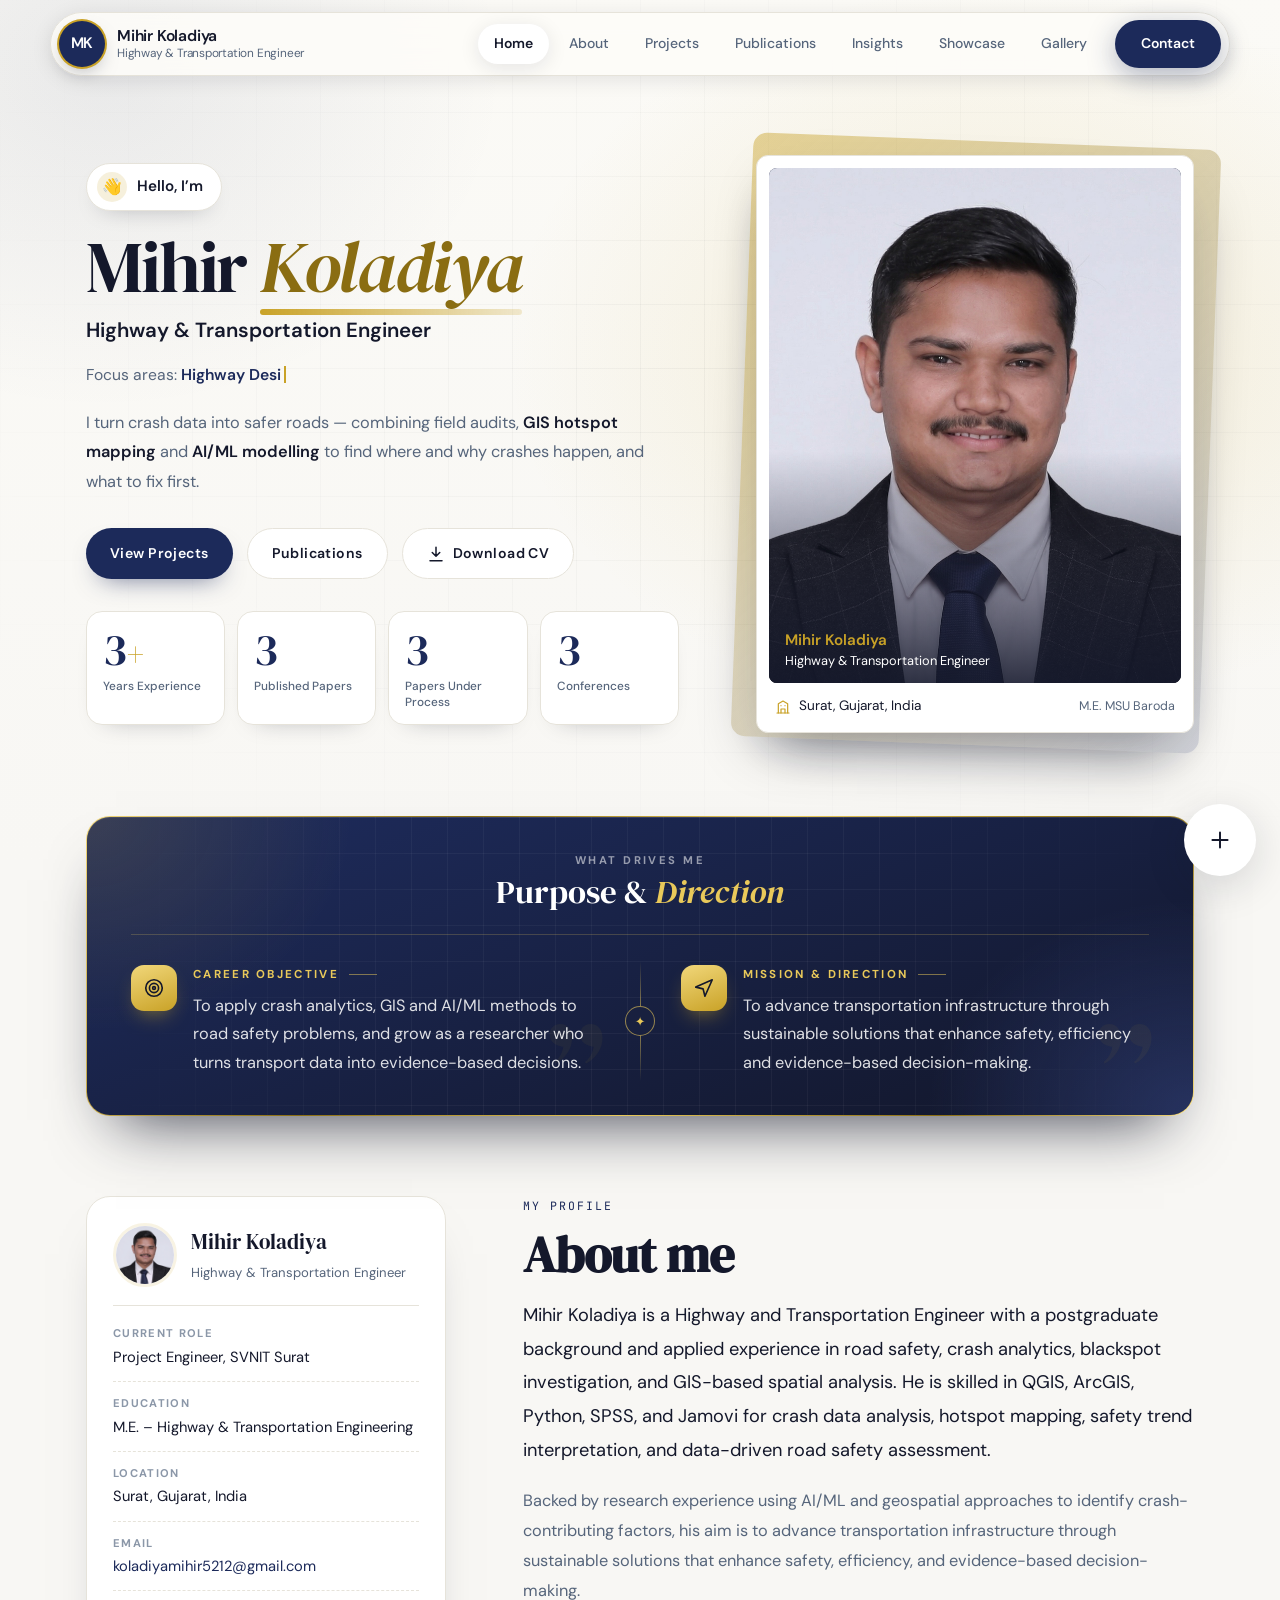
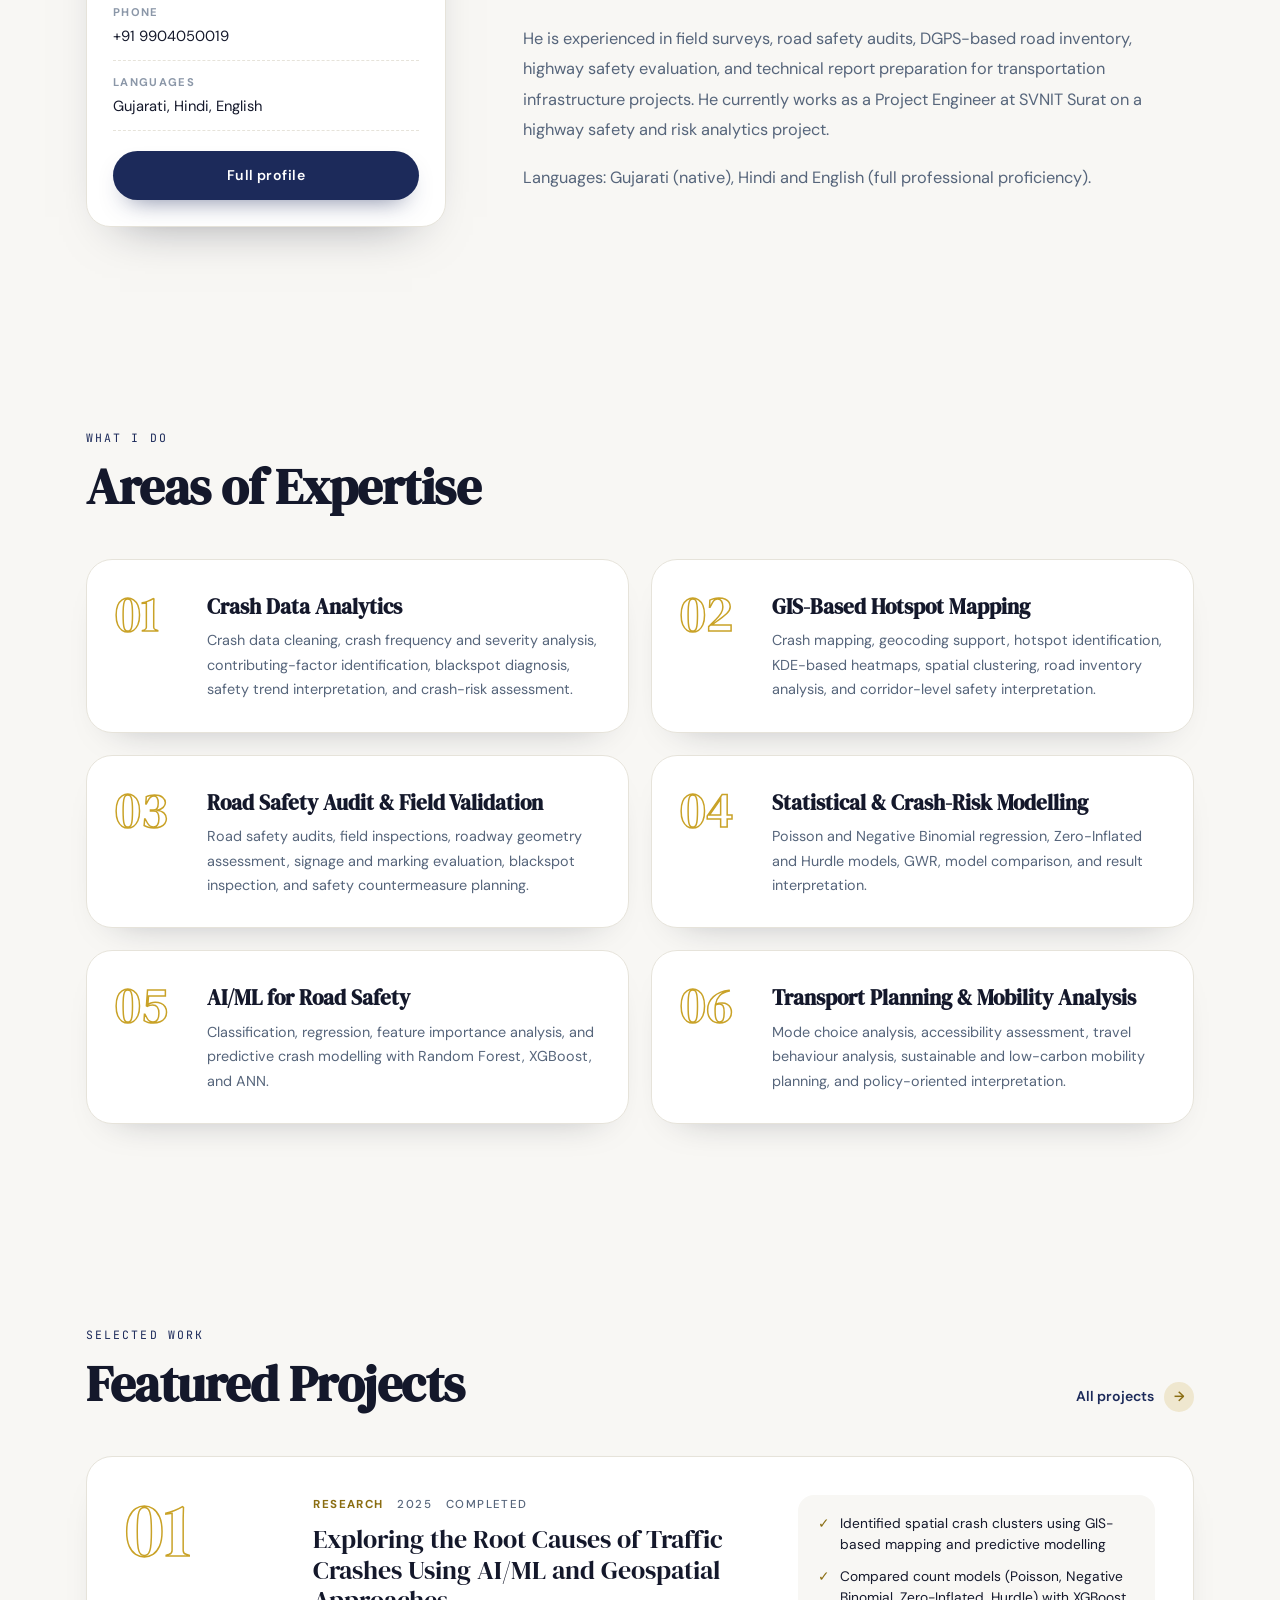
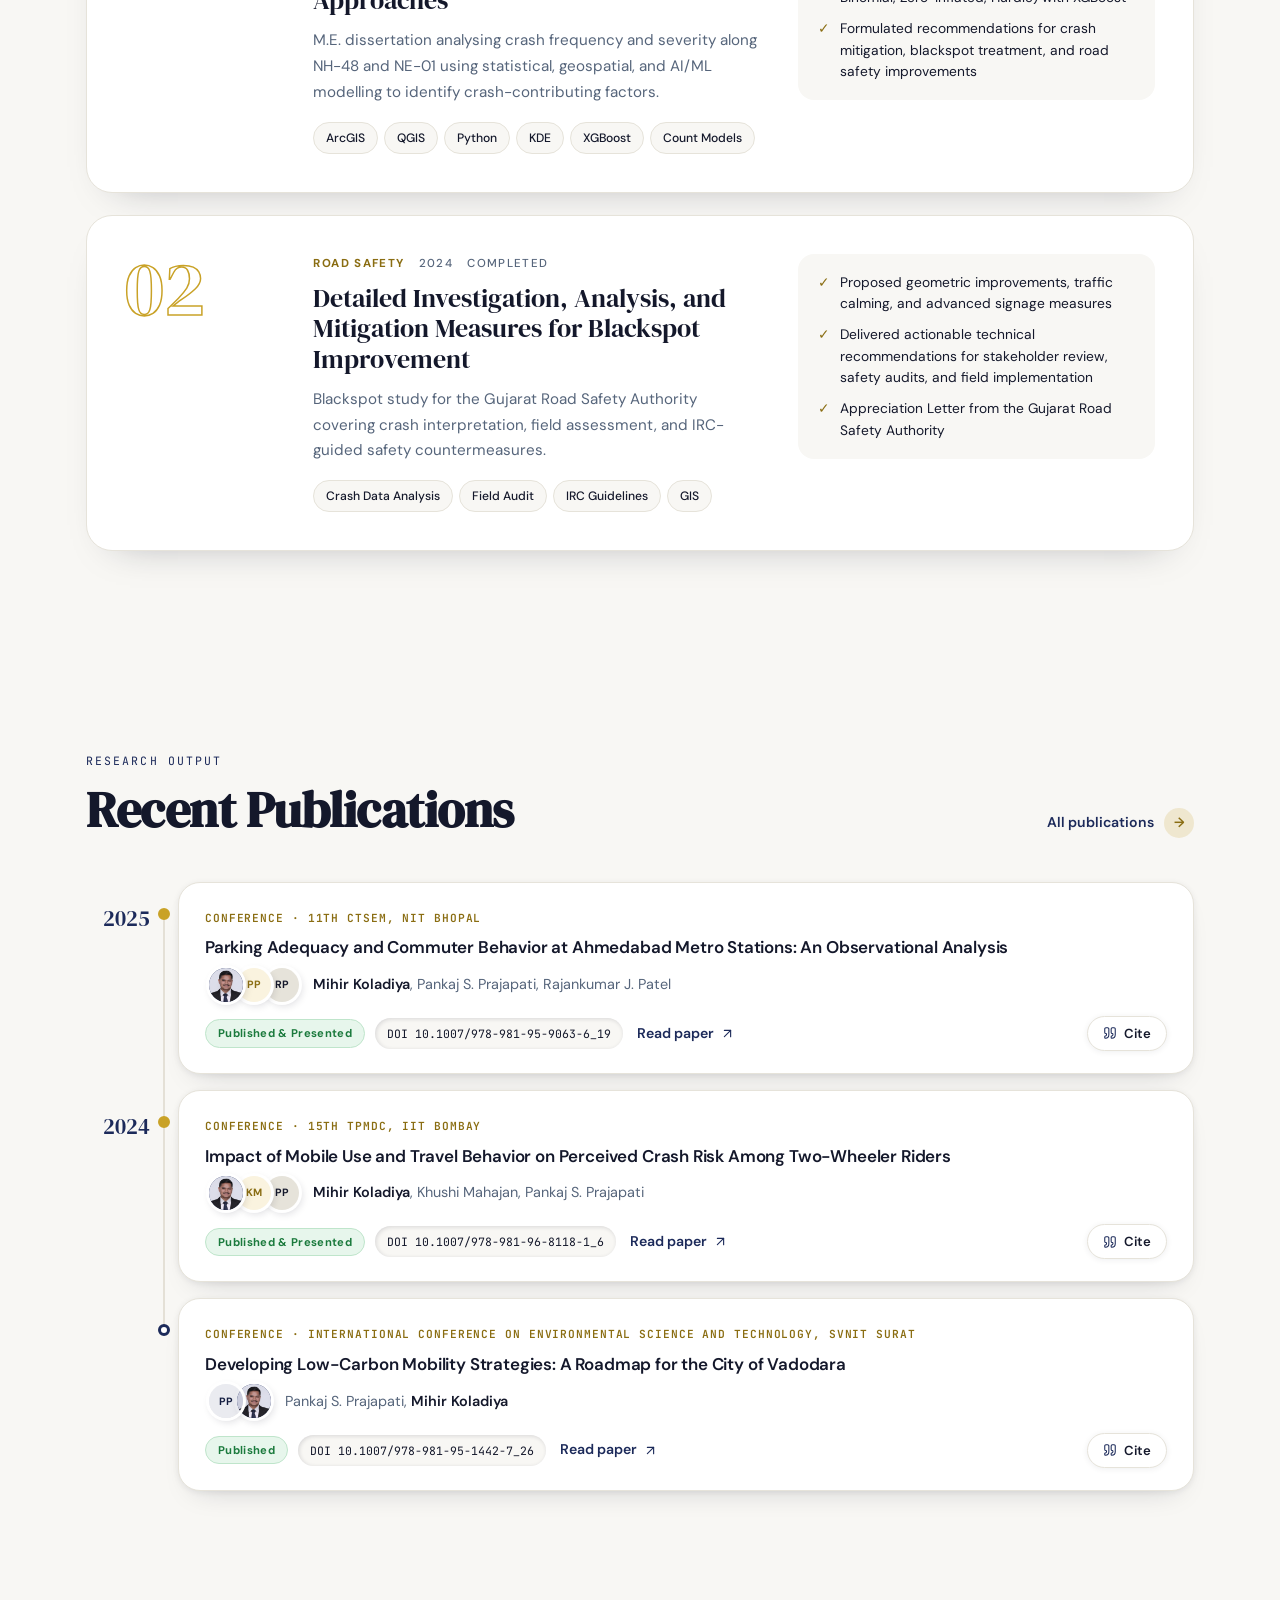
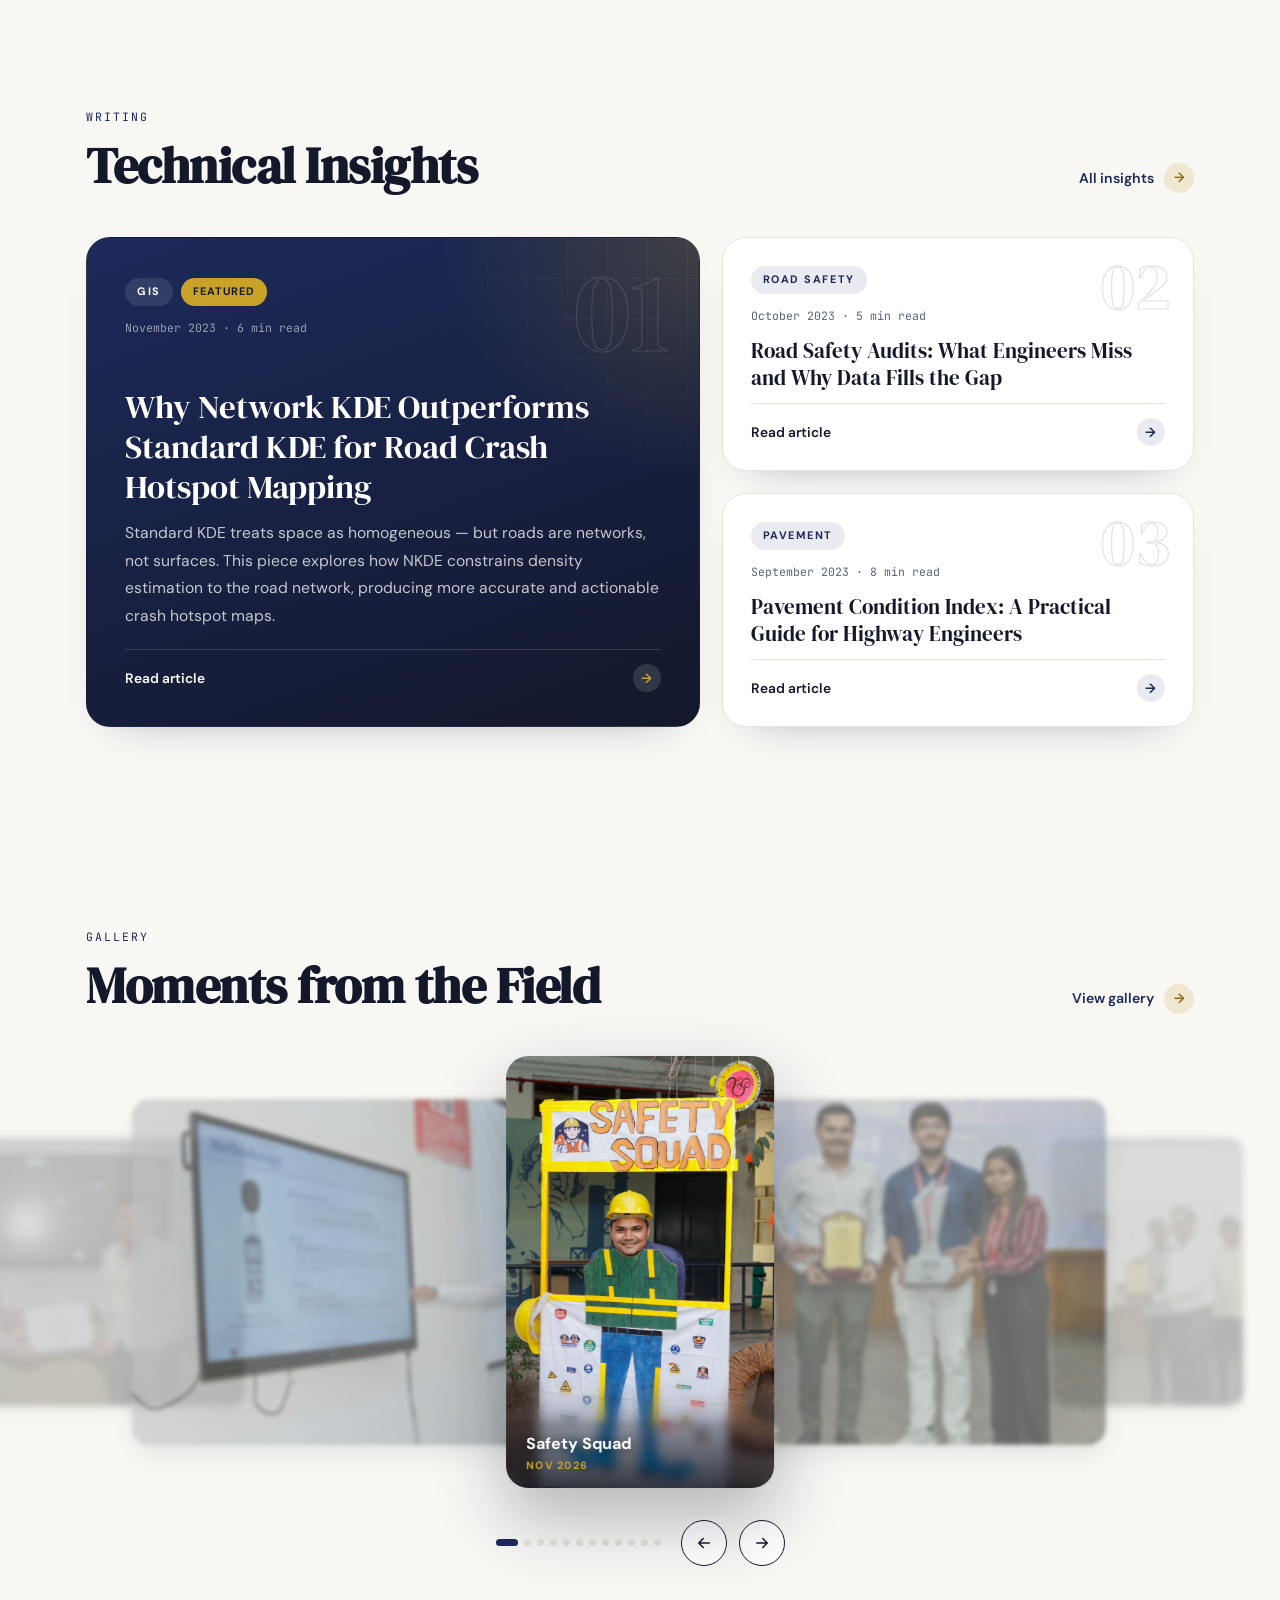
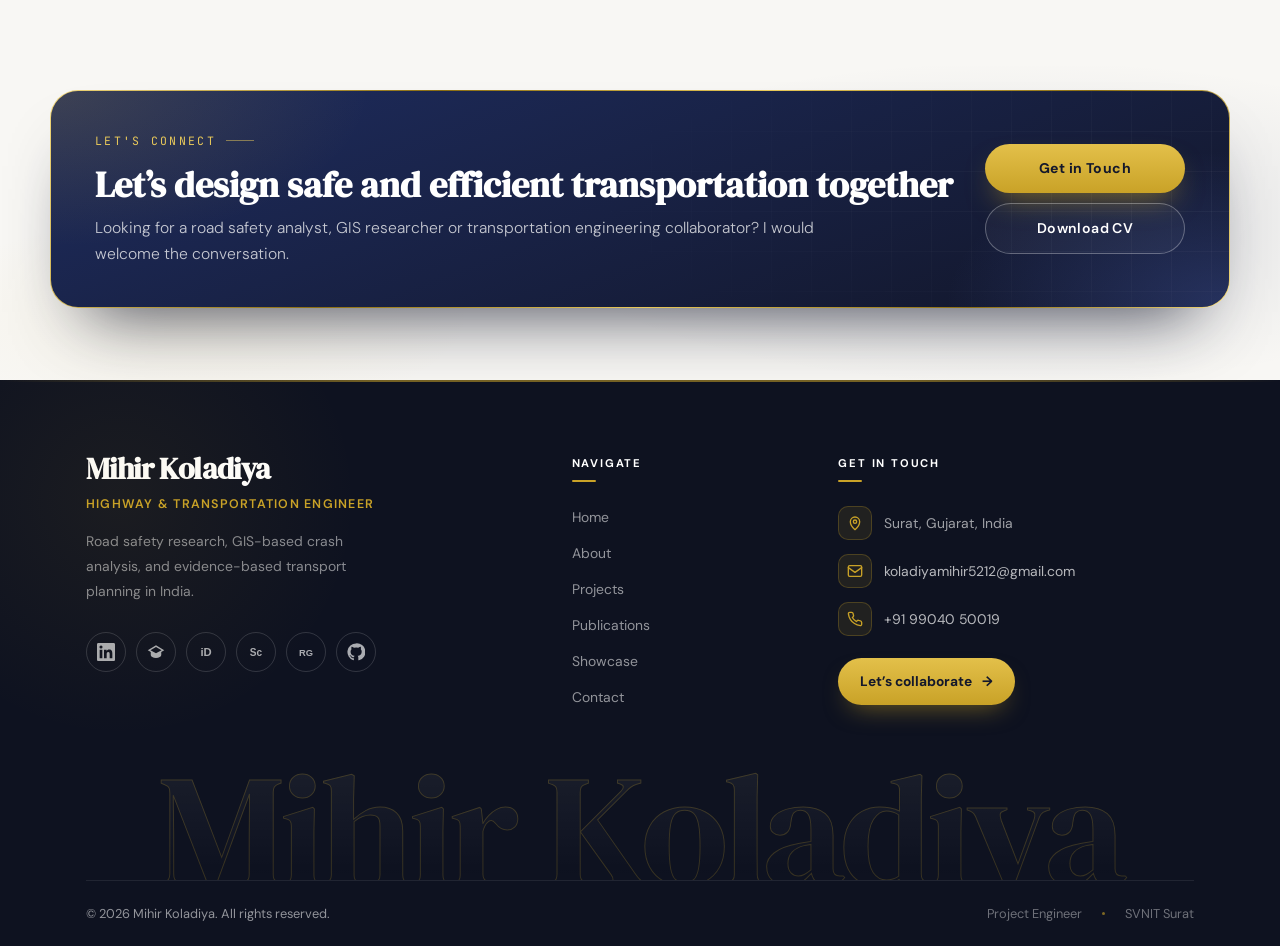
==== commit 79928756: "Update portfolio pages and deployment config Co-authored-by: Copilot <223556219+Copilot@users.norepl" ====
--- a/index.html
+++ b/index.html
@@ -5,6 +5,14 @@
   <meta name="viewport" content="width=device-width, initial-scale=1.0" />
   <meta name="description" content="Mihir Koladiya — Highway & Transportation Engineer. Road safety researcher, GIS analyst, and transportation engineering professional based in Surat, Gujarat." />
   <title>Mihir Koladiya — Highway & Transportation Engineer</title>
+  <meta property="og:type" content="website" />
+  <meta property="og:site_name" content="Mihir Koladiya" />
+  <meta property="og:title" content="Mihir Koladiya — Highway & Transportation Engineer" />
+  <meta property="og:description" content="Mihir Koladiya — Highway & Transportation Engineer. Road safety researcher, GIS analyst, and transportation engineering professional based in Surat, Gujarat." />
+  <meta name="twitter:card" content="summary" />
+  <meta name="twitter:title" content="Mihir Koladiya — Highway & Transportation Engineer" />
+  <meta name="twitter:description" content="Mihir Koladiya — Highway & Transportation Engineer. Road safety researcher, GIS analyst, and transportation engineering professional based in Surat, Gujarat." />
+  <meta name="theme-color" content="#14182B" />
   <link rel="stylesheet" href="css/style.css" />
   <link rel="stylesheet" href="css/home.css" />
   <link rel="preconnect" href="https://fonts.googleapis.com" />
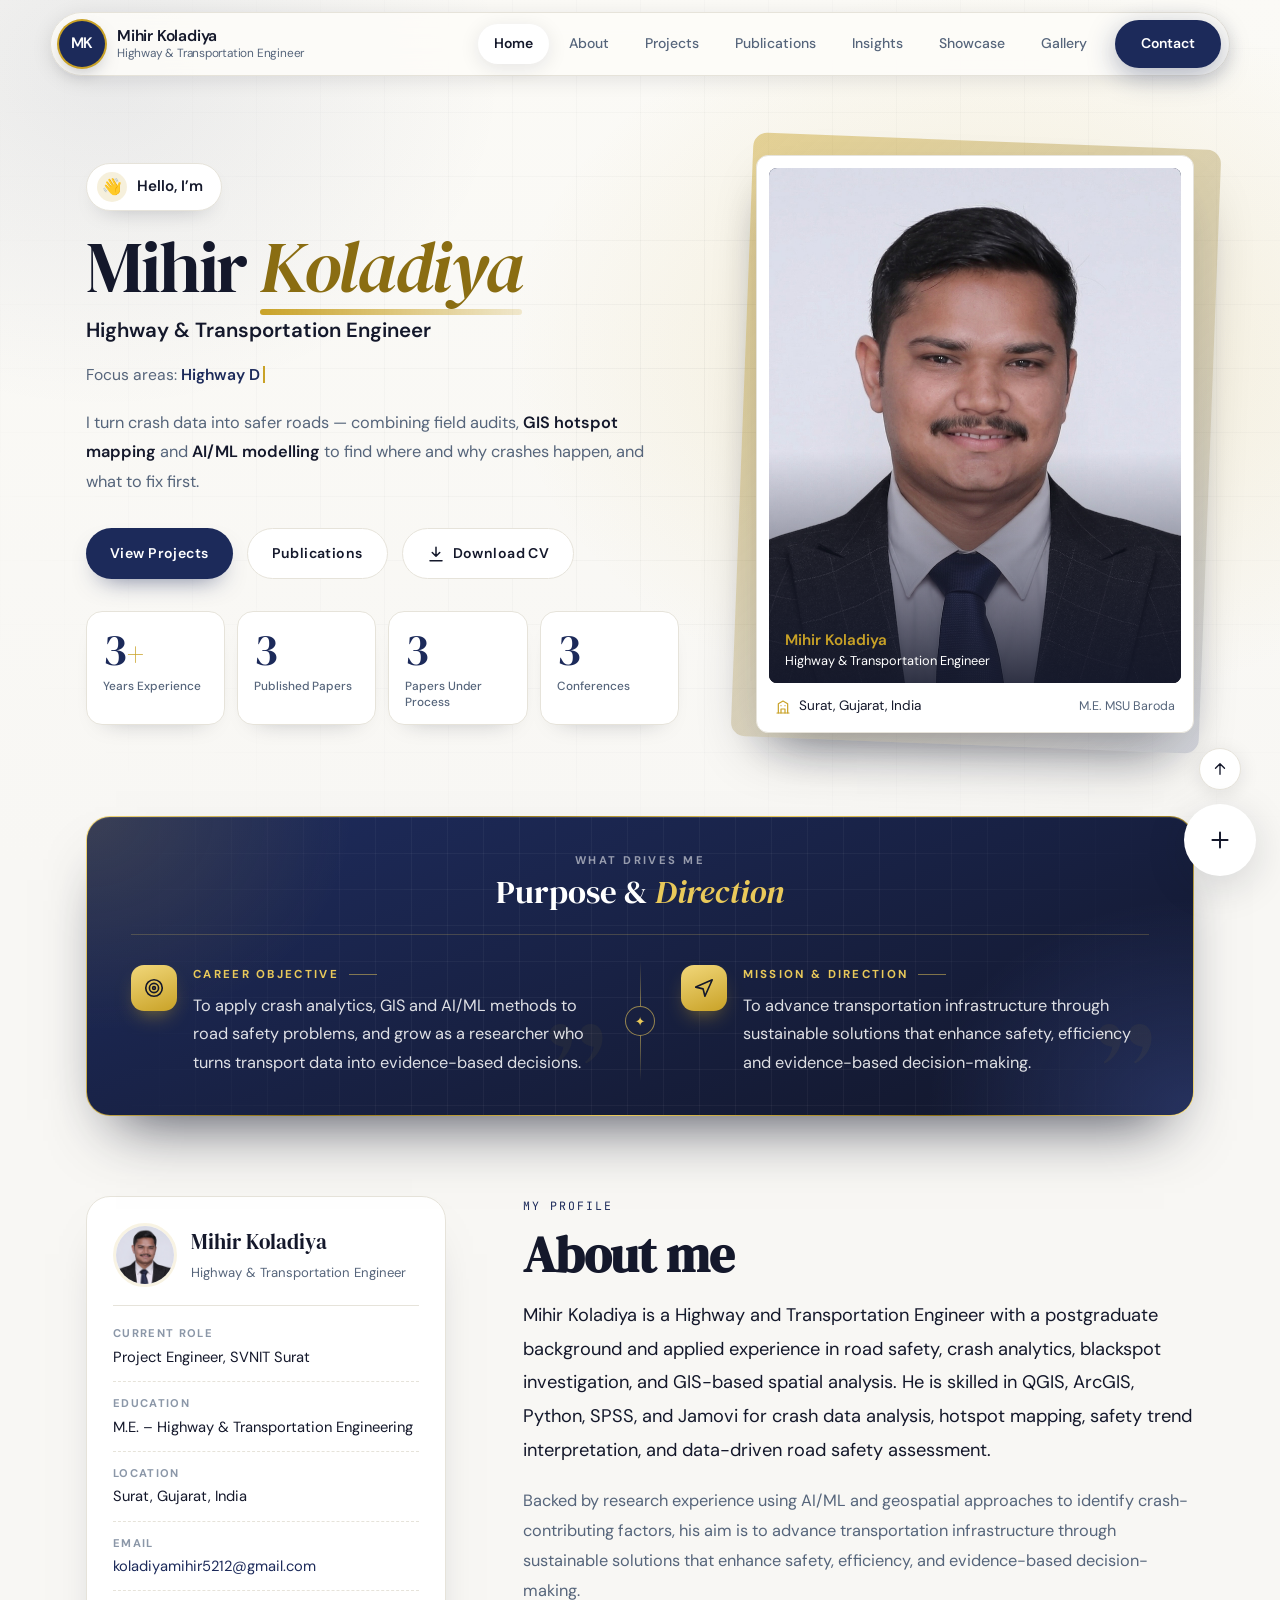
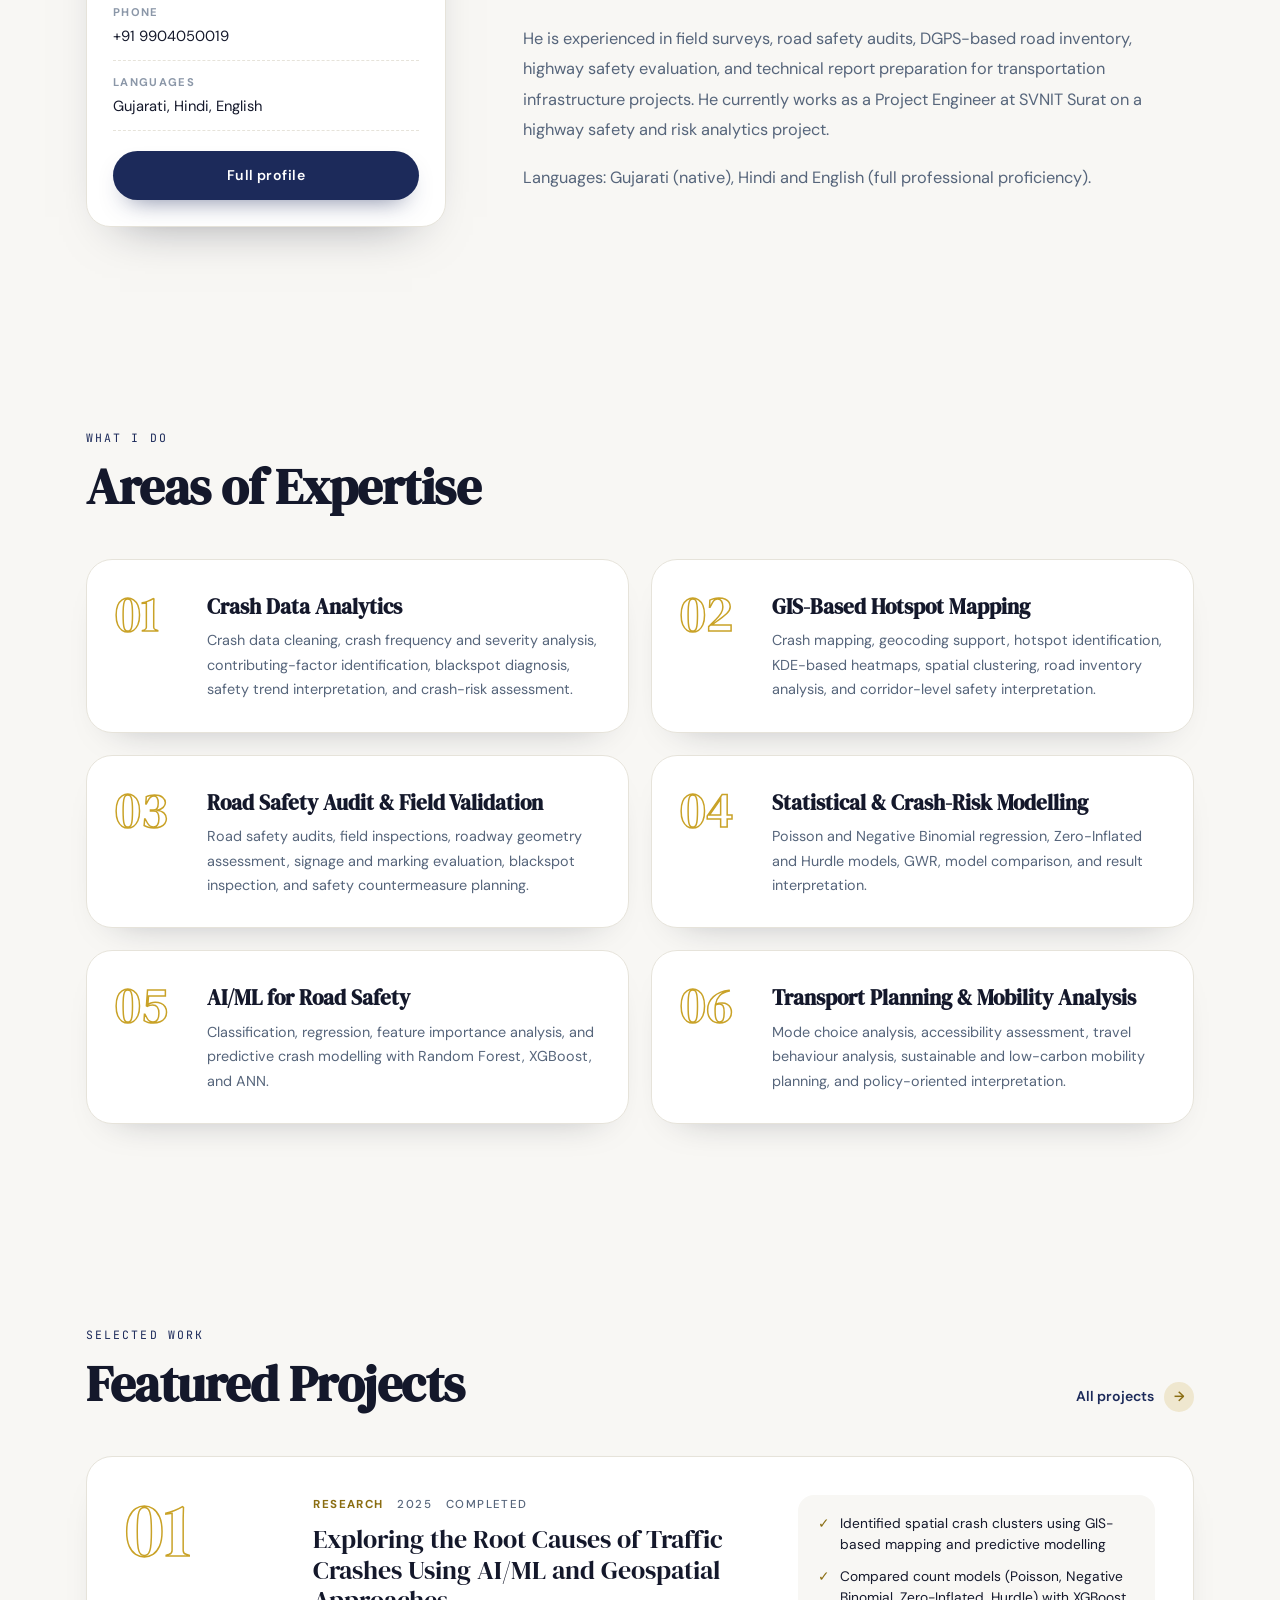
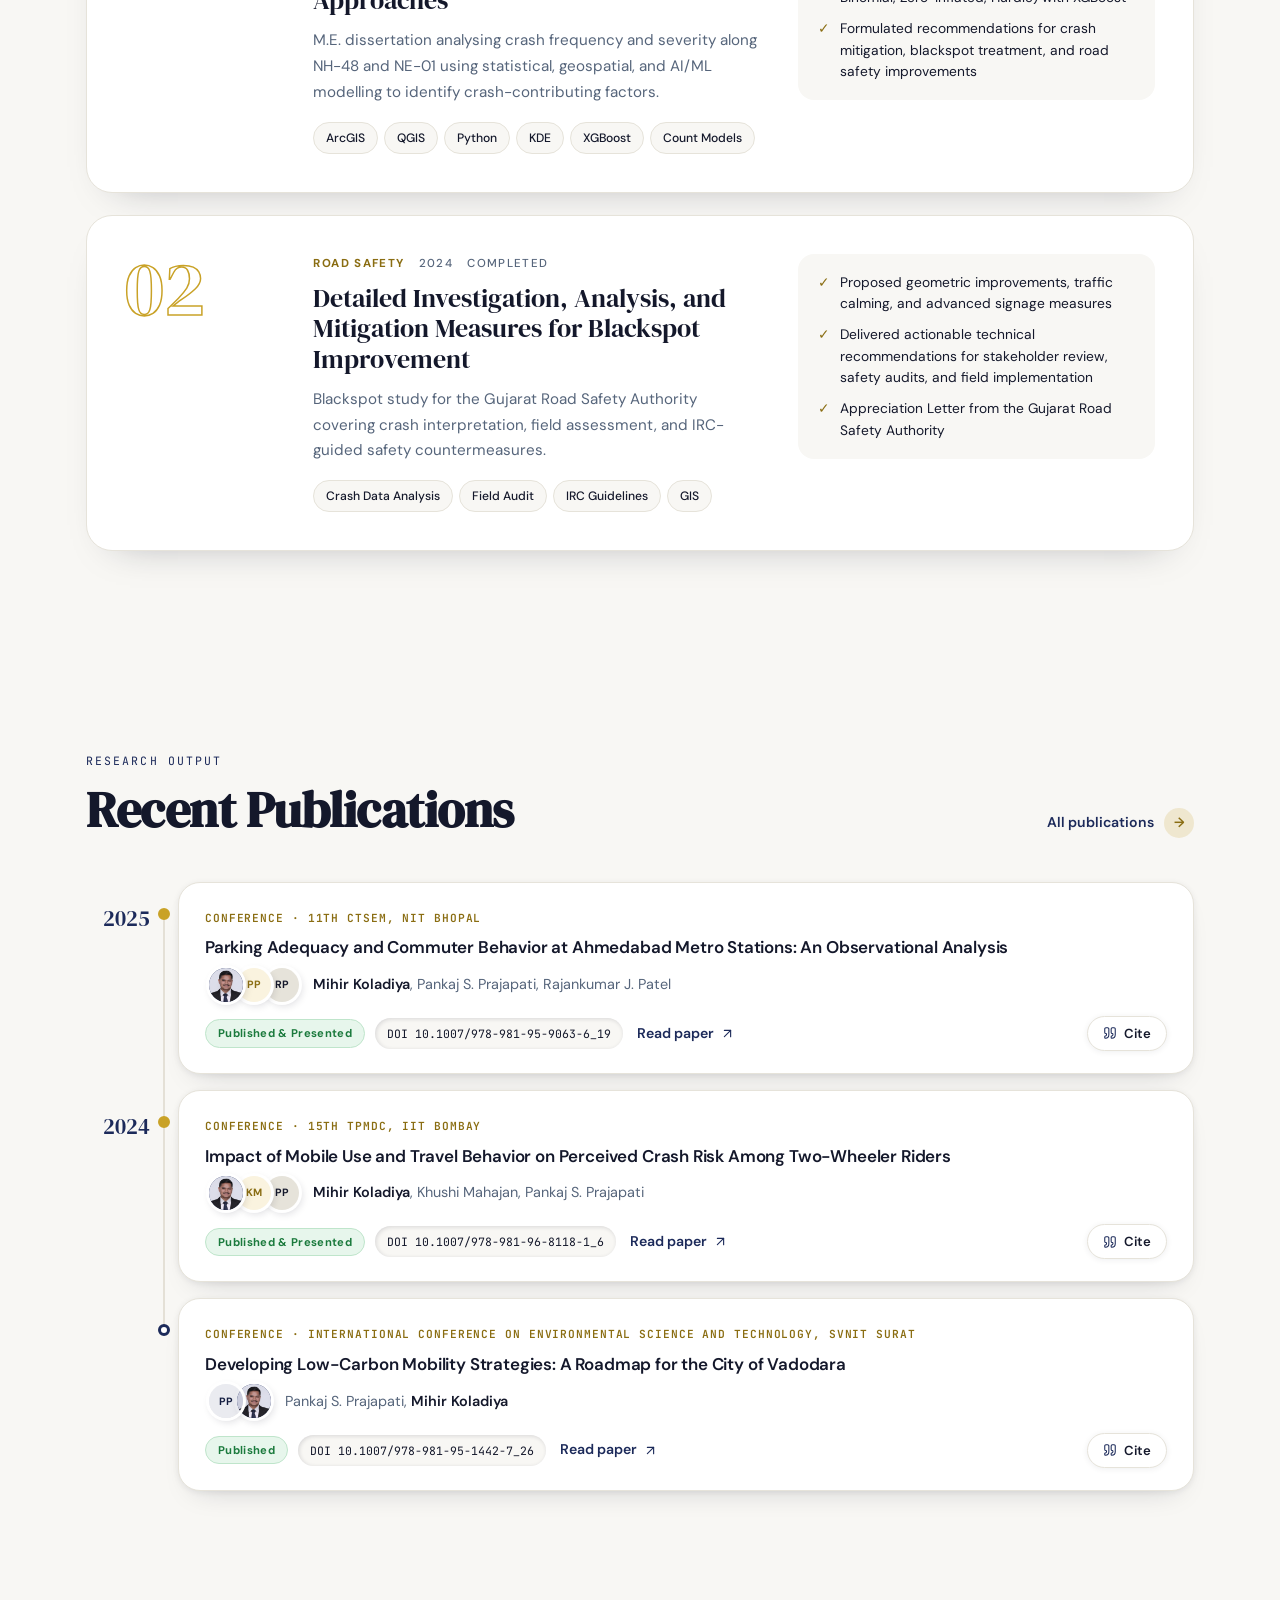
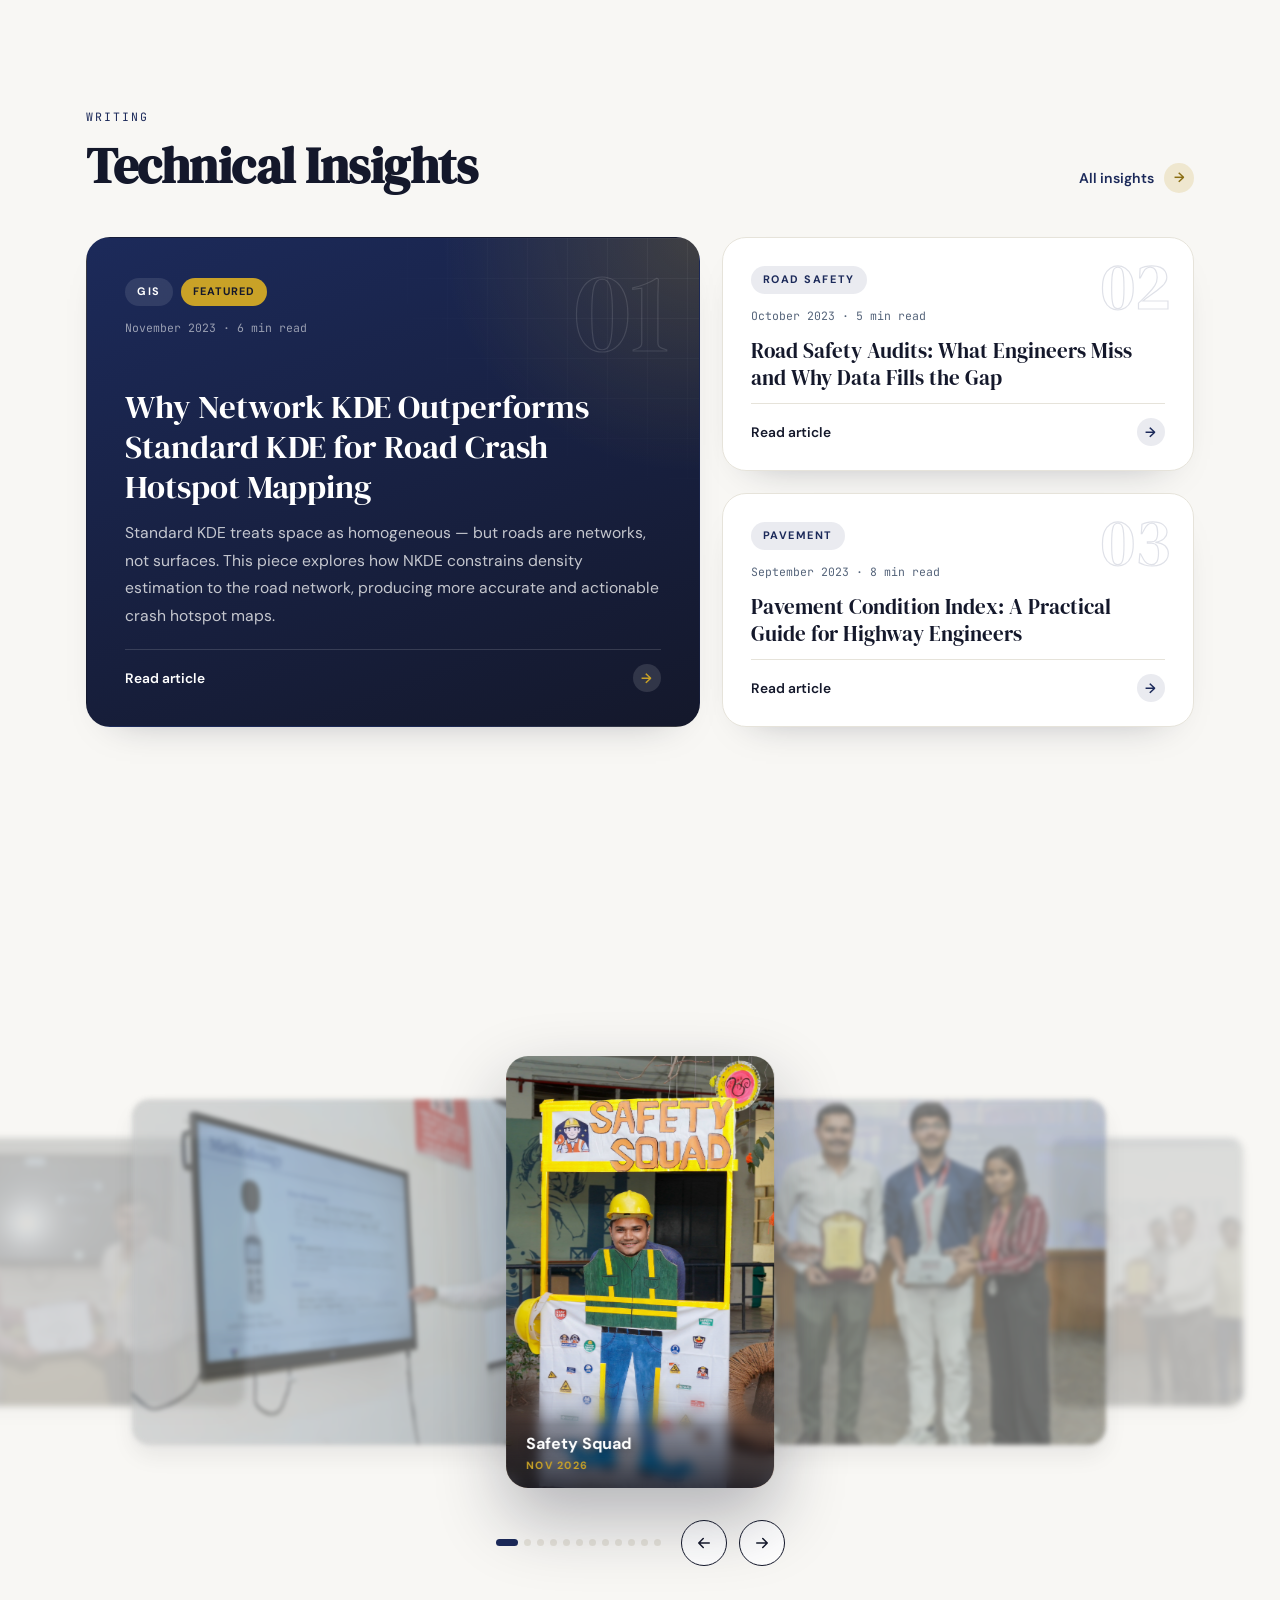
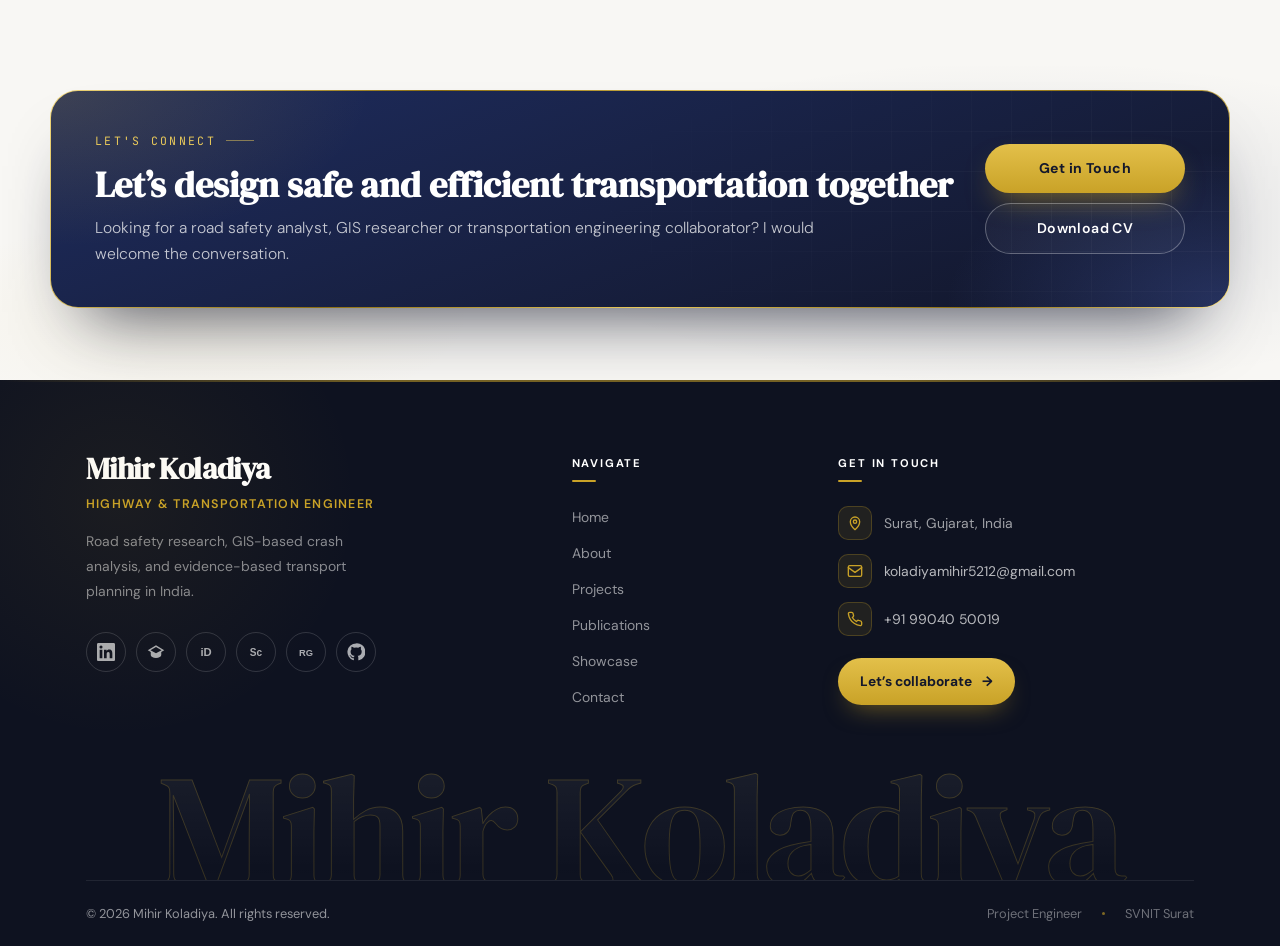
==== commit 542b1da7: "Add sitemap, social preview image and canonical/OG image tags for Vercel domain Co-Authored-By: Clau" ====
--- a/index.html
+++ b/index.html
@@ -9,7 +9,13 @@
   <meta property="og:site_name" content="Mihir Koladiya" />
   <meta property="og:title" content="Mihir Koladiya — Highway & Transportation Engineer" />
   <meta property="og:description" content="Mihir Koladiya — Highway & Transportation Engineer. Road safety researcher, GIS analyst, and transportation engineering professional based in Surat, Gujarat." />
-  <meta name="twitter:card" content="summary" />
+  <meta name="twitter:card" content="summary_large_image" />
+  <meta property="og:url" content="https://mihirkoladiya-portfolio.vercel.app/" />
+  <meta property="og:image" content="https://mihirkoladiya-portfolio.vercel.app/assets/images/og-preview.jpg" />
+  <meta property="og:image:width" content="1200" />
+  <meta property="og:image:height" content="630" />
+  <meta name="twitter:image" content="https://mihirkoladiya-portfolio.vercel.app/assets/images/og-preview.jpg" />
+  <link rel="canonical" href="https://mihirkoladiya-portfolio.vercel.app/" />
   <meta name="twitter:title" content="Mihir Koladiya — Highway & Transportation Engineer" />
   <meta name="twitter:description" content="Mihir Koladiya — Highway & Transportation Engineer. Road safety researcher, GIS analyst, and transportation engineering professional based in Surat, Gujarat." />
   <meta name="theme-color" content="#14182B" />
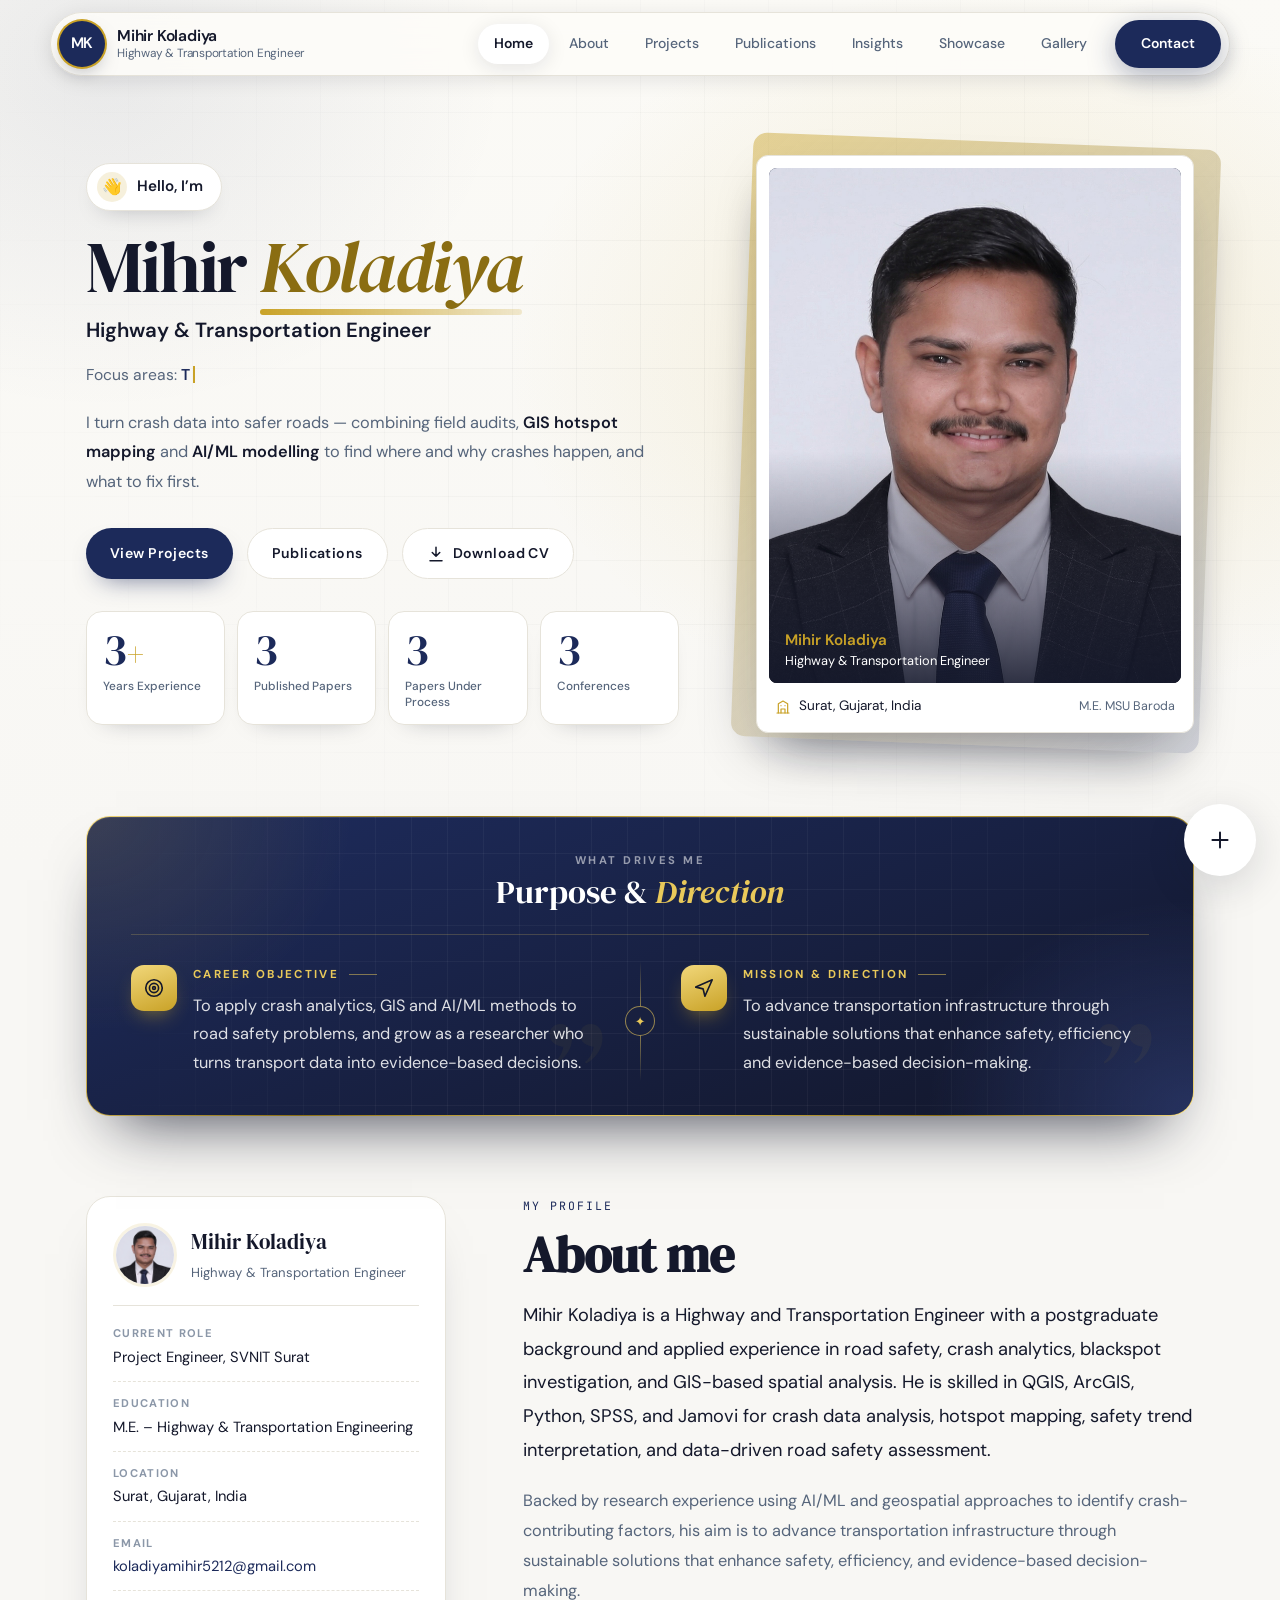
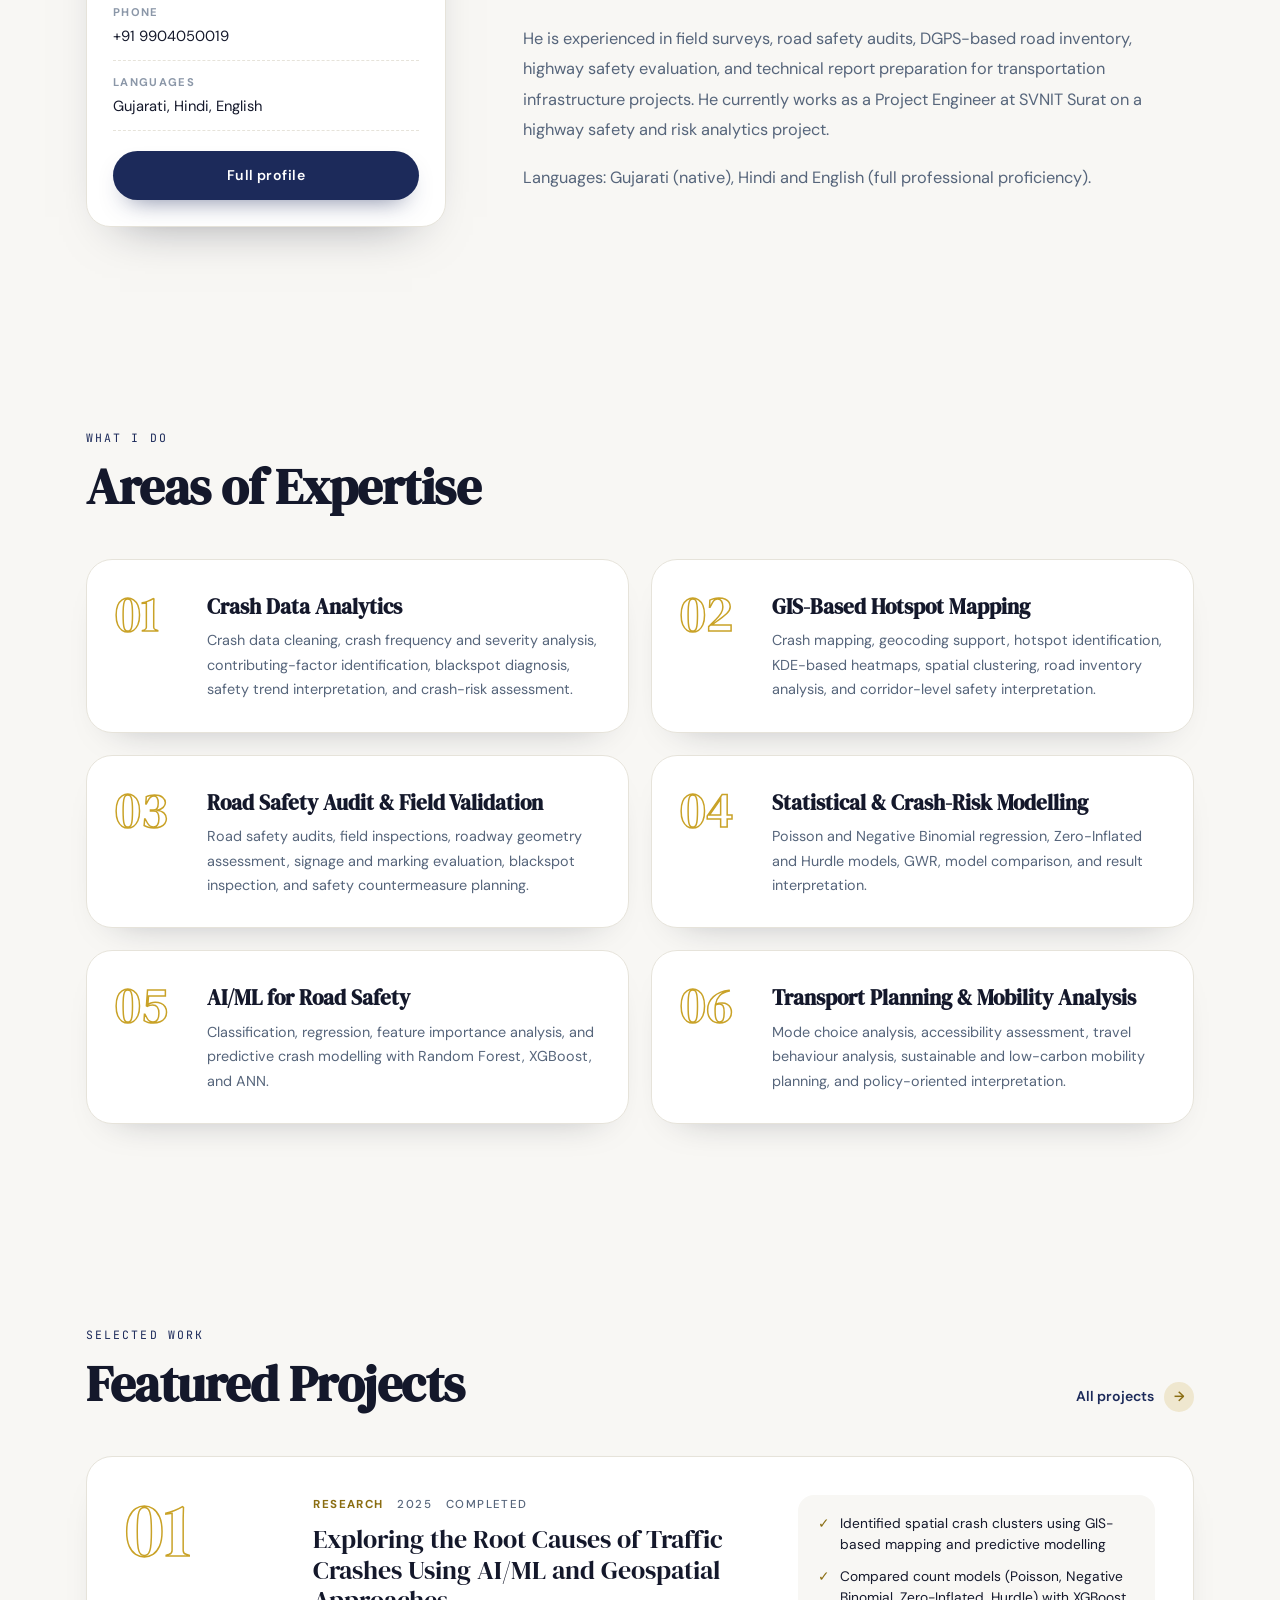
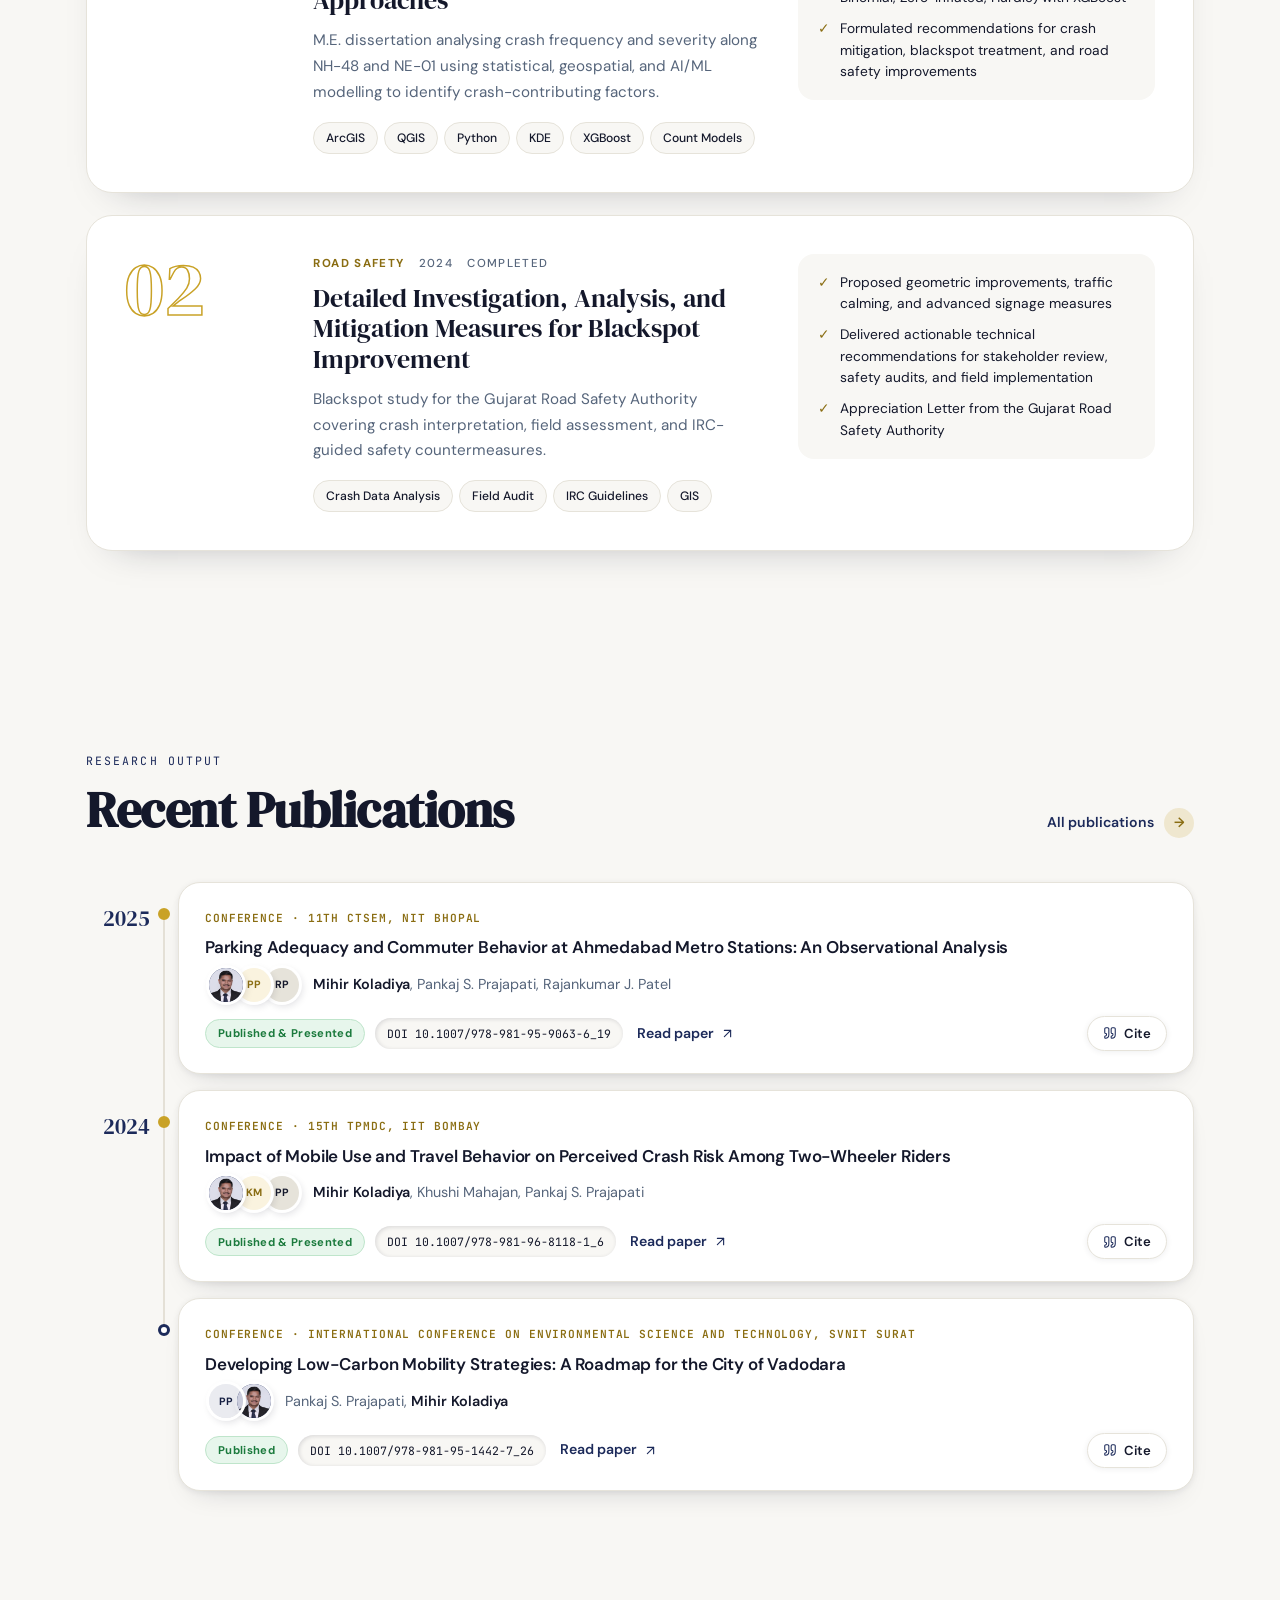
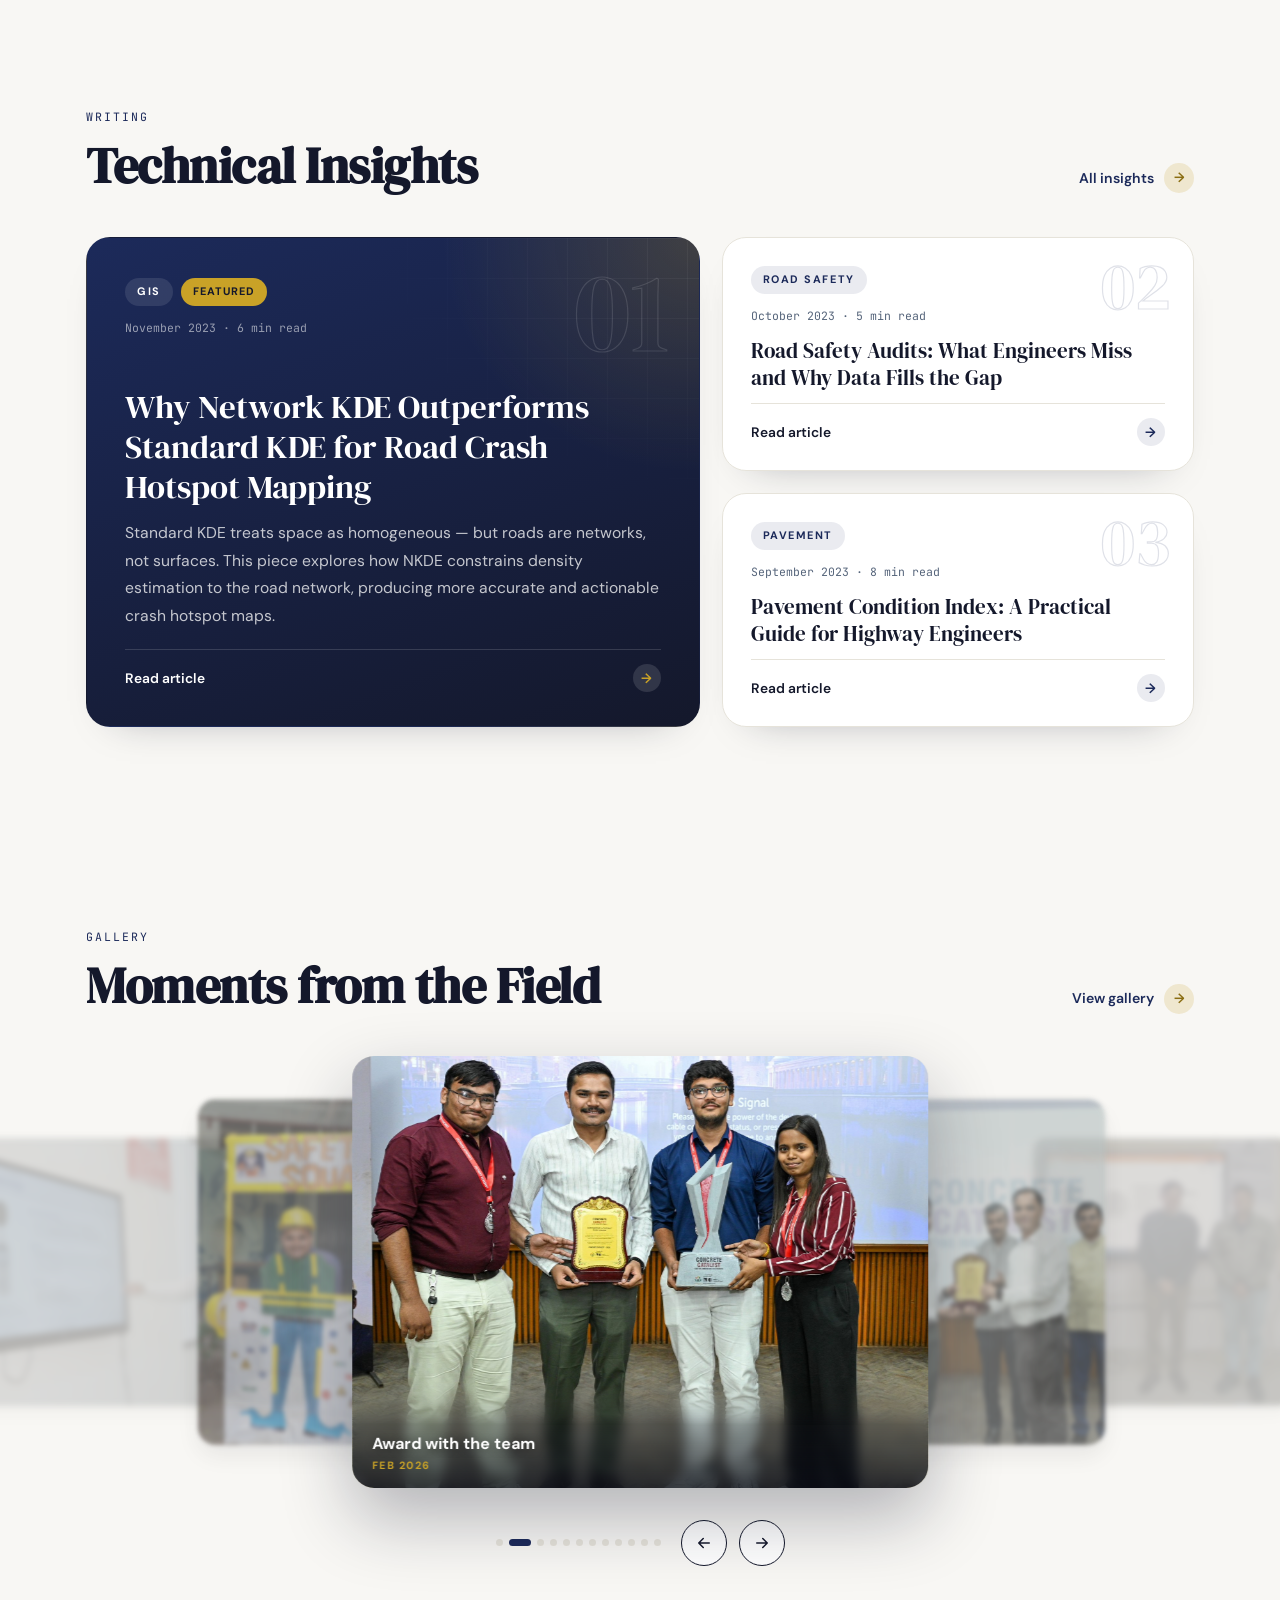
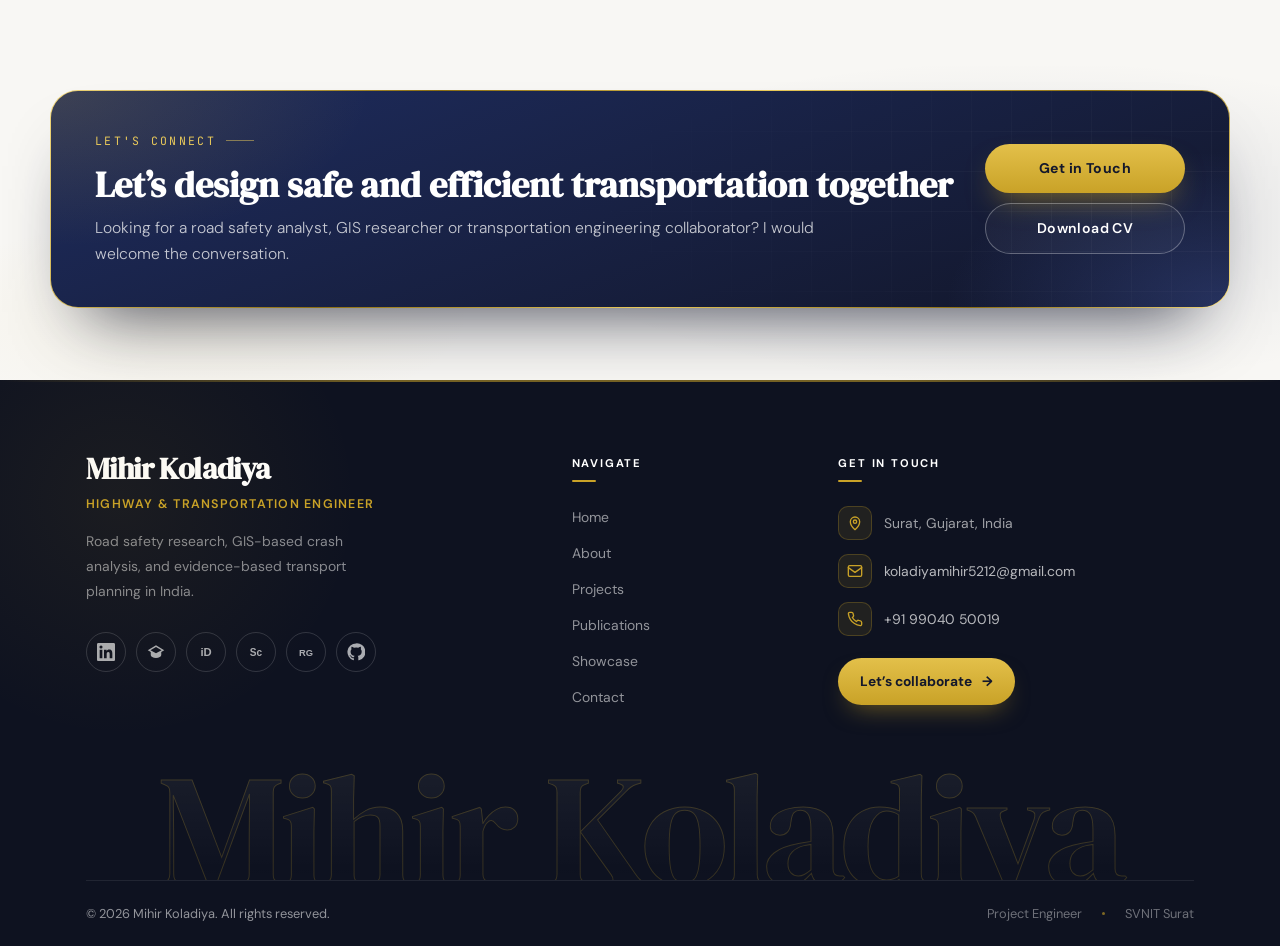
==== commit 992997da: "Add Vercel Web Analytics to all pages Co-Authored-By: Claude Opus 5.5 <noreply@anthropic.com>" ====
--- a/index.html
+++ b/index.html
@@ -24,6 +24,9 @@
   <link rel="preconnect" href="https://fonts.googleapis.com" />
   <link rel="preconnect" href="https://fonts.gstatic.com" crossorigin />
   <link rel="icon" type="image/svg+xml" href="data:image/svg+xml,<svg xmlns='http://www.w3.org/2000/svg' viewBox='0 0 32 32'><rect width='32' height='32' rx='6' fill='%2314182B'/><text x='16' y='22' text-anchor='middle' font-family='serif' font-size='18' font-weight='bold' fill='%23C9A227'>M</text></svg>" />
+  <!-- Vercel Web Analytics (no cookies, no personal data) -->
+  <script>window.va = window.va || function () { (window.vaq = window.vaq || []).push(arguments); };</script>
+  <script defer src="/_vercel/insights/script.js"></script>
 </head>
 <body class="home">
 
--- a/css/style.css
+++ b/css/style.css
@@ -3733,3 +3733,40 @@
   .cta-section__label, .cta-section__title, .cta-section__desc { grid-column: 1 !important; }
   .cta-section__actions { grid-column: 2 !important; grid-row: 1 / span 3 !important; align-self: center; }
 }
+
+
+/* ═══ Under construction (Insights & Showcase hidden from visitors) ═══ */
+/* Keep Insights & Showcase in the navigation bar and footer; hide other links to them */
+html.mk-wip a:is([href^="insights.html"], [href^="showcase.html"], [href^="insight-detail.html"]):not(.navbar a):not(footer a):not(section[aria-labelledby="h5-ins-title"] a) { display: none !important; }
+html.mk-wip-page body > *:not(.navbar):not(footer):not(.mk-wip-panel):not(script):not(.dock):not(.toast-stack) { display: none !important; }
+.mk-wip-panel { min-height: 70vh; display: grid; place-items: center; padding: 140px 16px 72px; background: #F7F5F0; }
+.mk-wip-card { position: relative; width: 100%; max-width: 760px; overflow: hidden; padding: 56px 48px 48px; border-radius: 28px; background: #14182B; color: #fff; box-shadow: 0 30px 60px -36px rgba(20,24,43,.7); }
+.mk-wip-big { position: absolute; right: -6px; bottom: -34px; font-family: var(--font-display); font-size: clamp(7rem, 20vw, 12rem); line-height: 1; color: rgba(255,255,255,.05); pointer-events: none; user-select: none; }
+.mk-wip-label { display: inline-flex; align-items: center; gap: 10px; font-family: var(--font-mono); font-size: .7rem; letter-spacing: .18em; text-transform: uppercase; color: #E9C95A; }
+.mk-wip-label::before { content: ""; width: 28px; height: 2px; background: #C9A227; }
+.mk-wip-card h1 { position: relative; margin: 16px 0 12px; font-family: var(--font-display); font-weight: 400; font-size: clamp(2rem, 4.6vw, 2.9rem); line-height: 1.15; color: #fff; }
+.mk-wip-card p { position: relative; max-width: 500px; margin: 0 0 30px; font-size: 1rem; line-height: 1.7; color: rgba(255,255,255,.72); }
+.mk-wip-actions { position: relative; display: flex; flex-wrap: wrap; gap: 12px; }
+.mk-wip-btn { display: inline-flex; align-items: center; padding: 12px 24px; border-radius: 999px; font-weight: 600; font-size: .92rem; text-decoration: none; transition: transform .2s, background .2s, color .2s, border-color .2s; }
+.mk-wip-btn--gold { background: #E3C04A; color: #14182B; }
+.mk-wip-btn--gold:hover { background: #F0D06A; color: #14182B; transform: translateY(-2px); }
+.mk-wip-btn--line { border: 1px solid rgba(255,255,255,.28); color: #fff; }
+.mk-wip-btn--line:hover { border-color: #E3C04A; color: #E3C04A; }
+.mk-preview-badge { position: fixed; left: 16px; bottom: 16px; z-index: 2000; padding: 8px 14px; border-radius: 999px; background: #E3C04A; color: #14182B; font-size: .76rem; font-weight: 700; text-decoration: none; box-shadow: 0 10px 24px -12px rgba(20,24,43,.6); }
+@media (max-width: 560px) { .mk-wip-card { padding: 40px 24px 32px; border-radius: 22px; } .mk-wip-panel { padding-top: 110px; } }
+
+/* Under construction — civil engineering touches */
+.mk-wip-card { padding-bottom: 88px; }
+.mk-wip-site { position: absolute; right: 28px; top: 26px; width: 200px; height: auto; opacity: .95; }
+.mk-wip-hook, .mk-wip-load { animation: mkCrane 3.6s ease-in-out infinite; transform-box: fill-box; }
+@keyframes mkCrane { 0%,100% { transform: translateY(0); } 50% { transform: translateY(10px); } }
+.mk-wip-road { position: absolute; left: 0; right: 0; bottom: 0; height: 46px; background: #2A3044; border-top: 3px solid #3A4160; overflow: hidden; }
+.mk-wip-road span { position: absolute; left: 0; top: 50%; width: 200%; height: 4px; margin-top: -2px; background: repeating-linear-gradient(90deg, #E9C95A 0 34px, transparent 34px 64px); animation: mkRoad 2.4s linear infinite; }
+@keyframes mkRoad { from { transform: translateX(0); } to { transform: translateX(-64px); } }
+.mk-wip-card h1, .mk-wip-card p, .mk-wip-label { max-width: calc(100% - 220px); }
+.mk-wip-card p { max-width: min(500px, calc(100% - 210px)); }
+@media (max-width: 700px) {
+  .mk-wip-site { position: relative; right: auto; top: auto; display: block; width: 170px; margin: 0 0 18px; }
+  .mk-wip-card h1, .mk-wip-card p, .mk-wip-label { max-width: none; }
+}
+@media (prefers-reduced-motion: reduce) { .mk-wip-hook, .mk-wip-load, .mk-wip-road span { animation: none; } }
